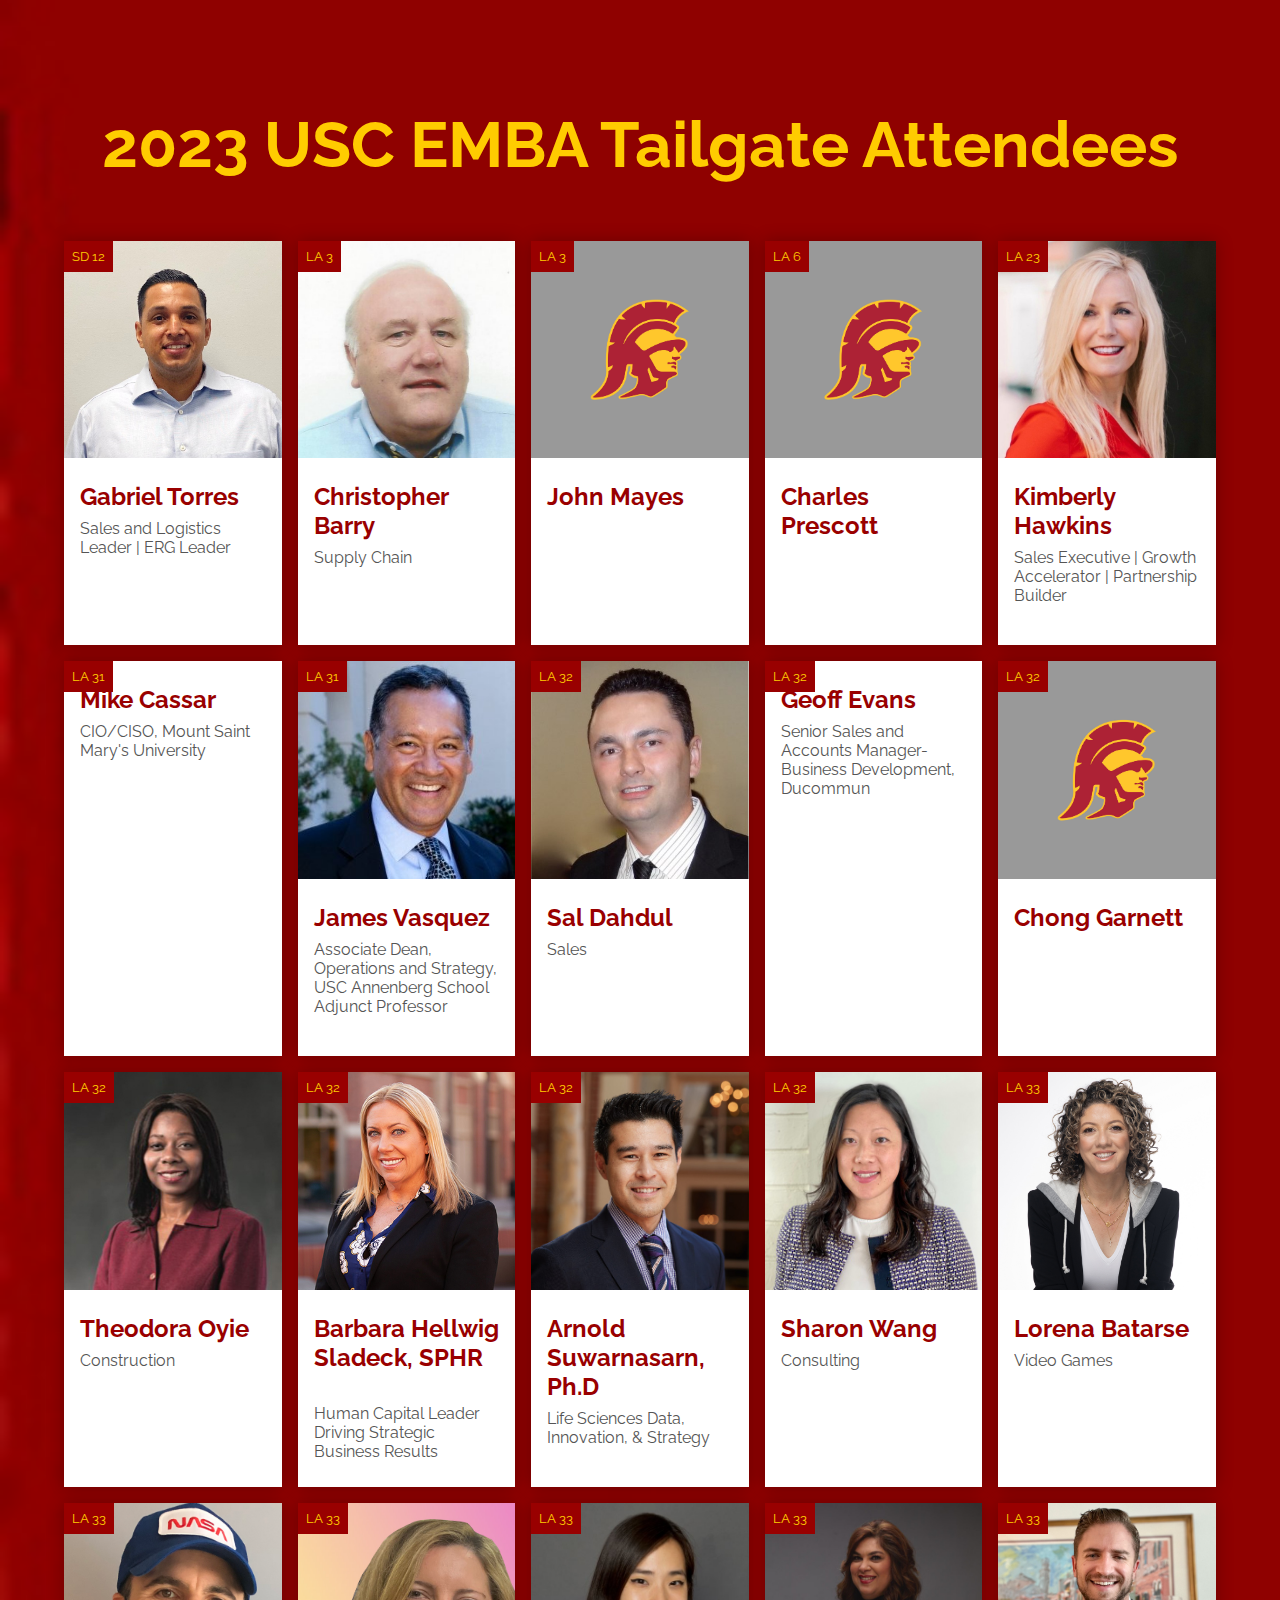
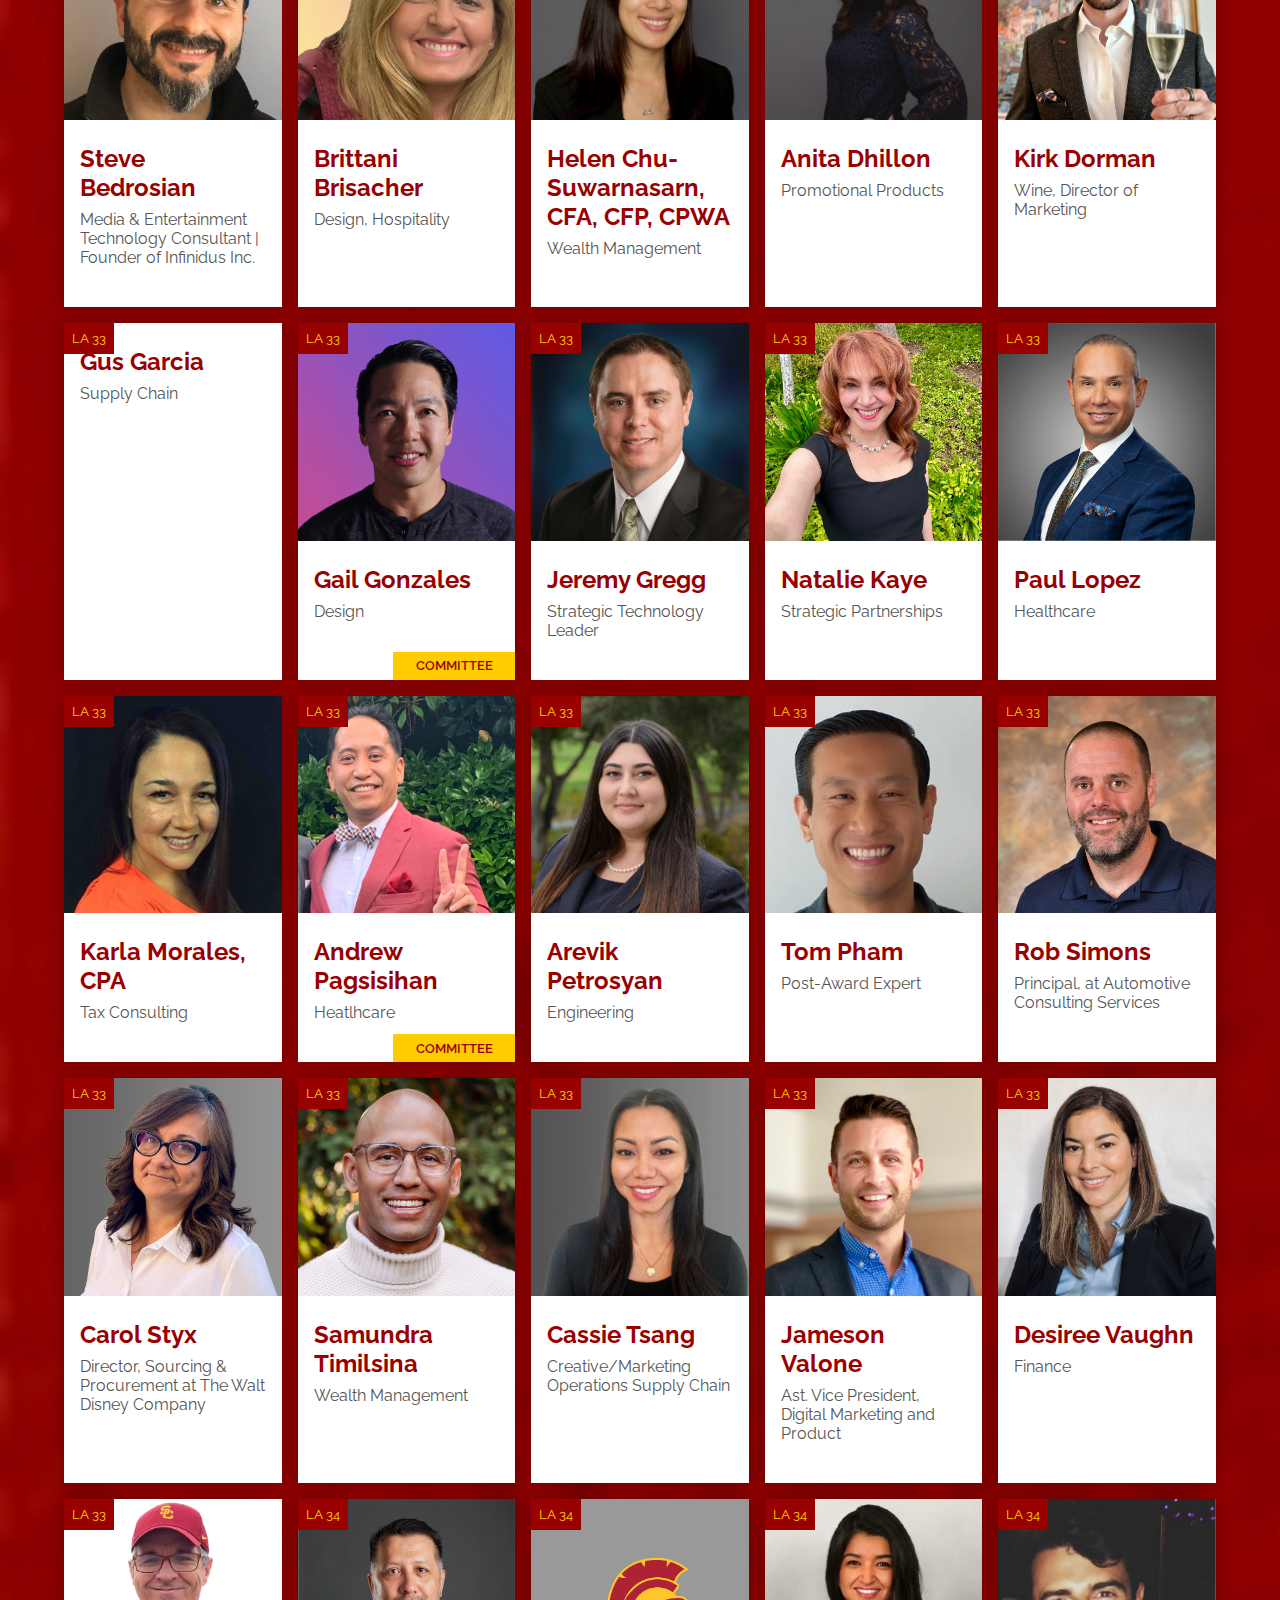
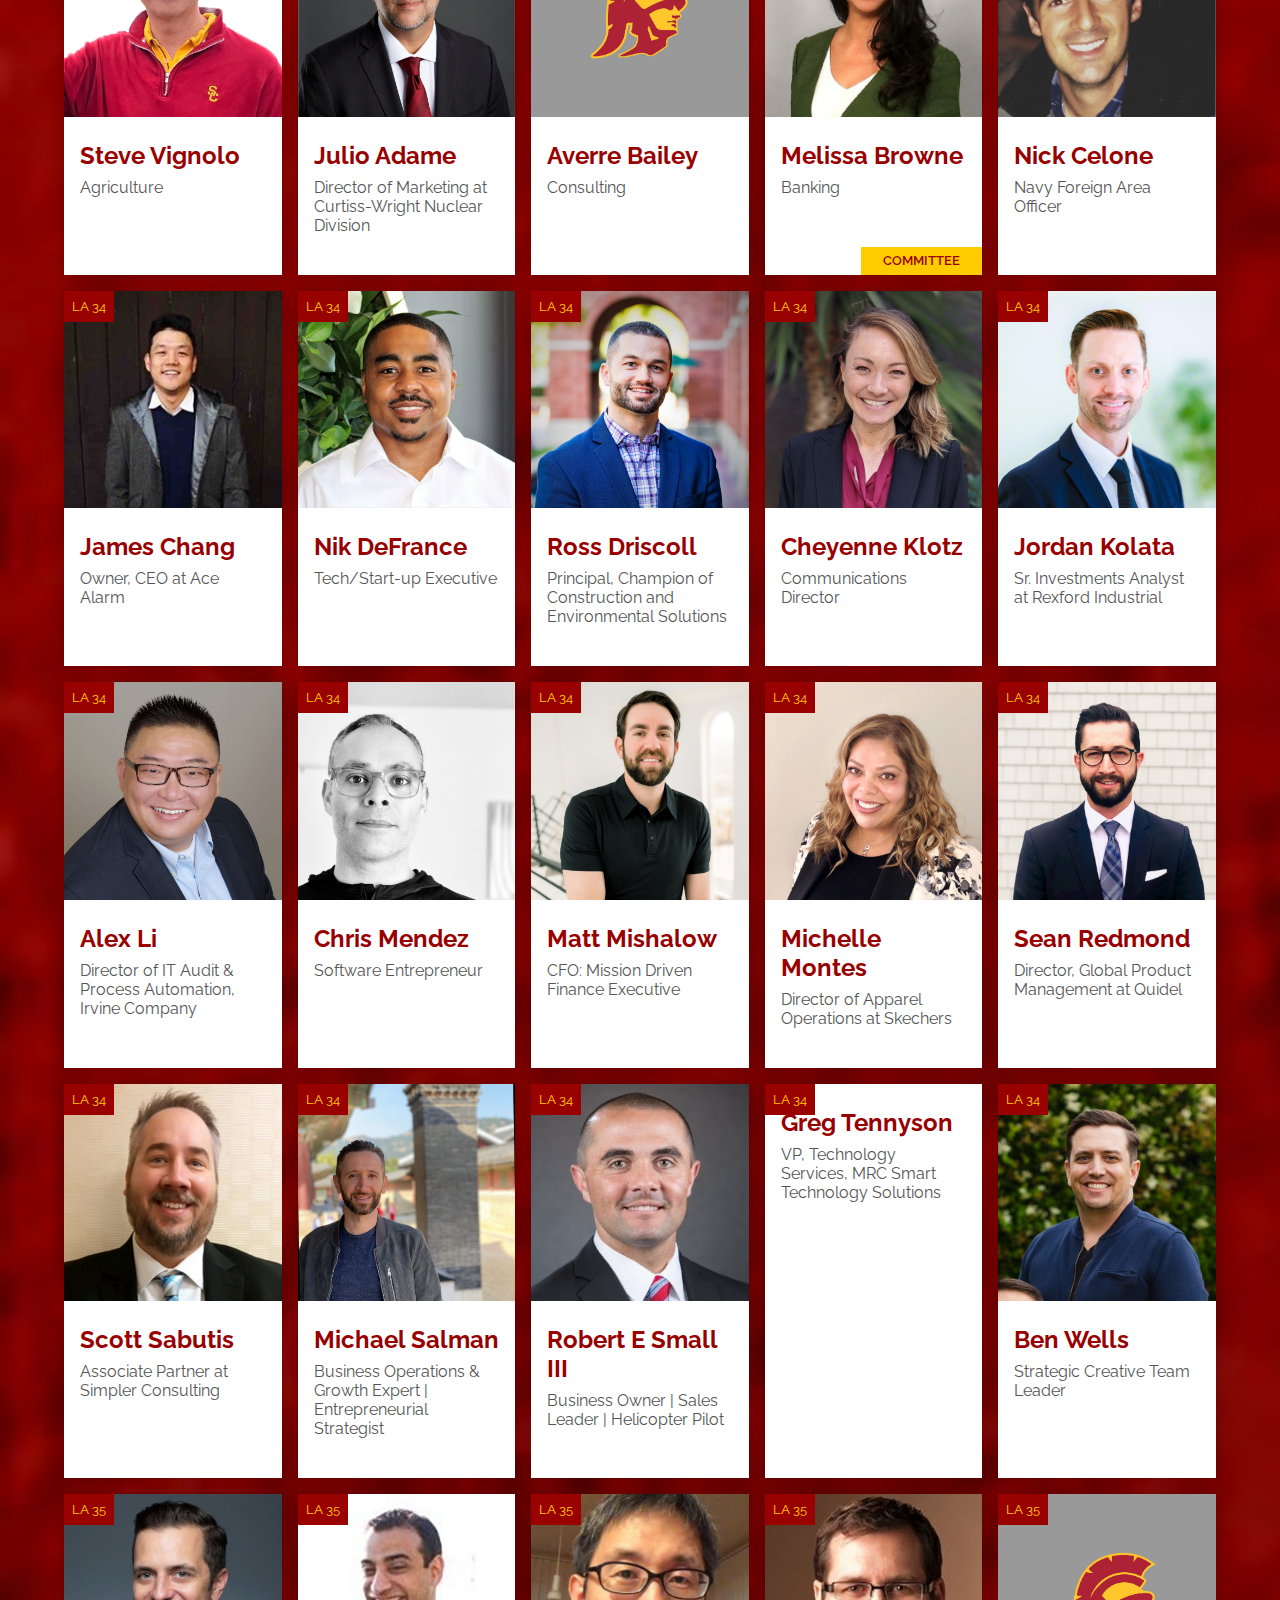
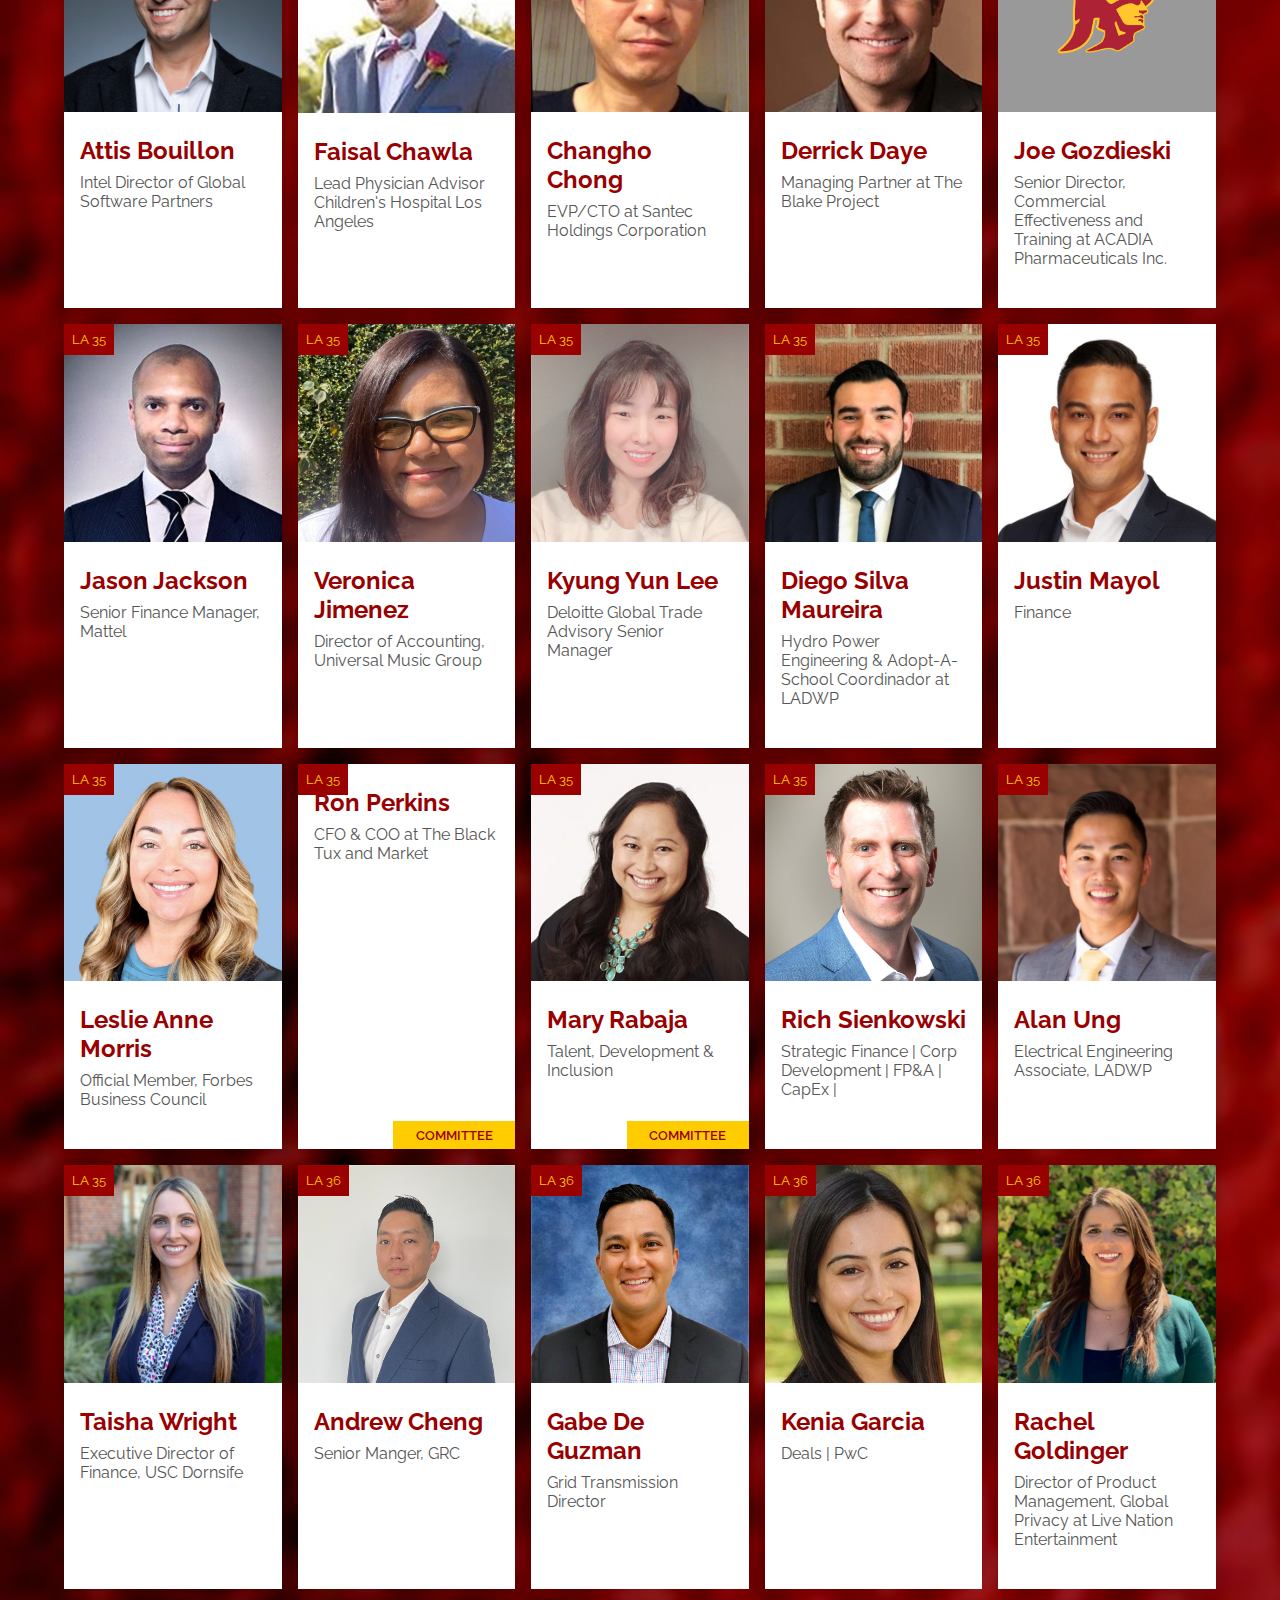
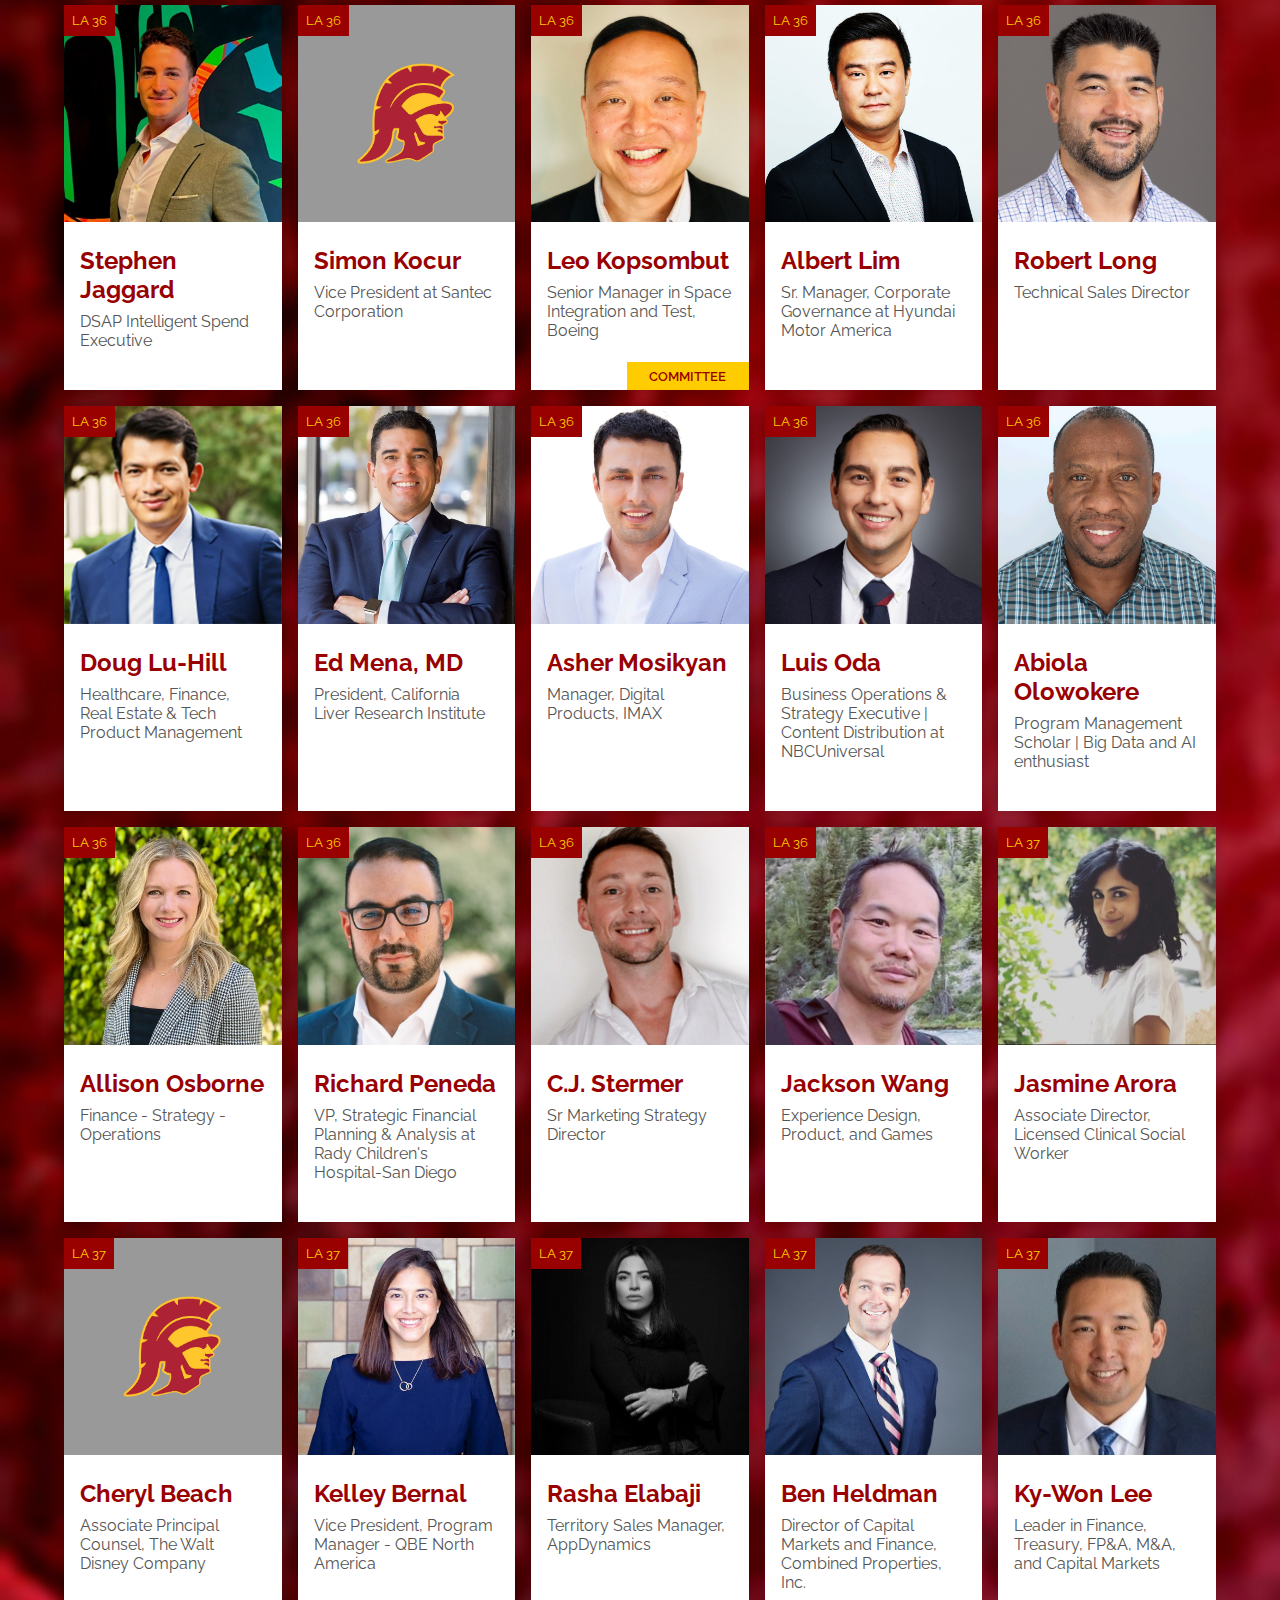
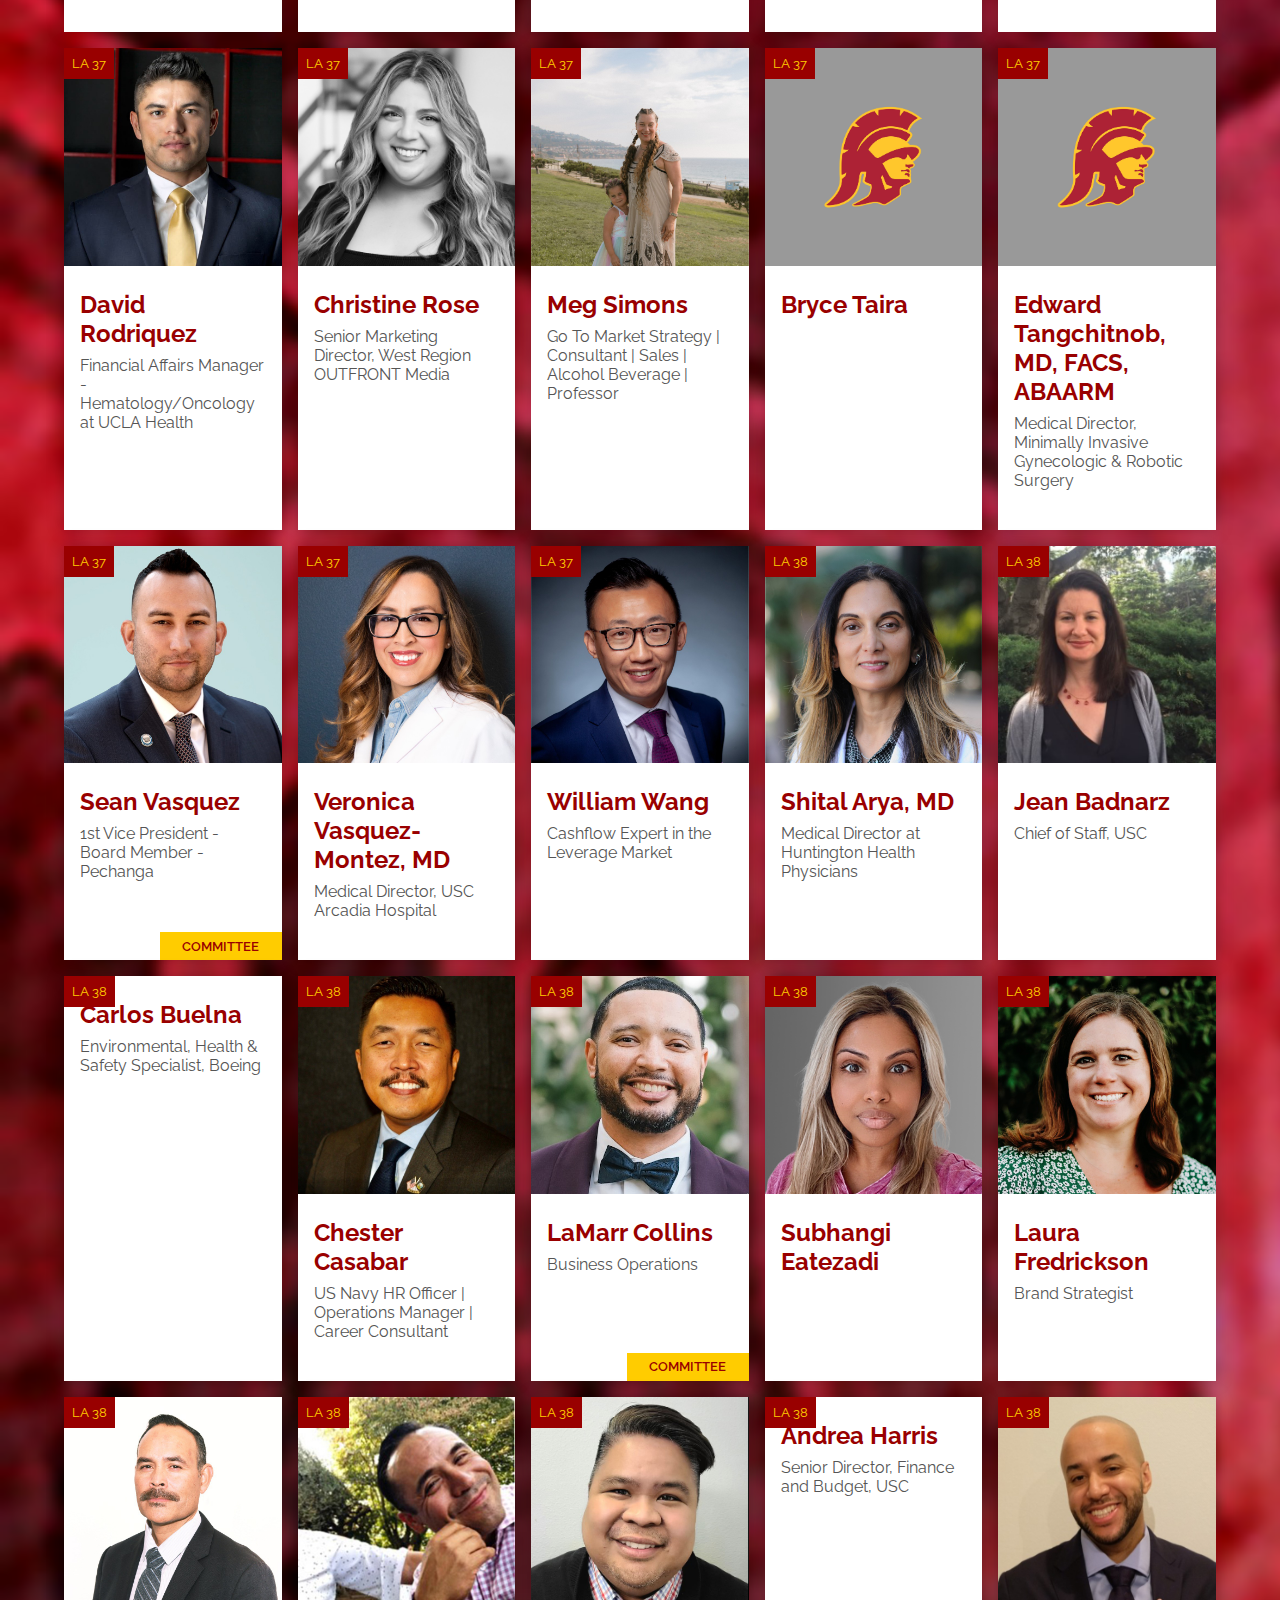
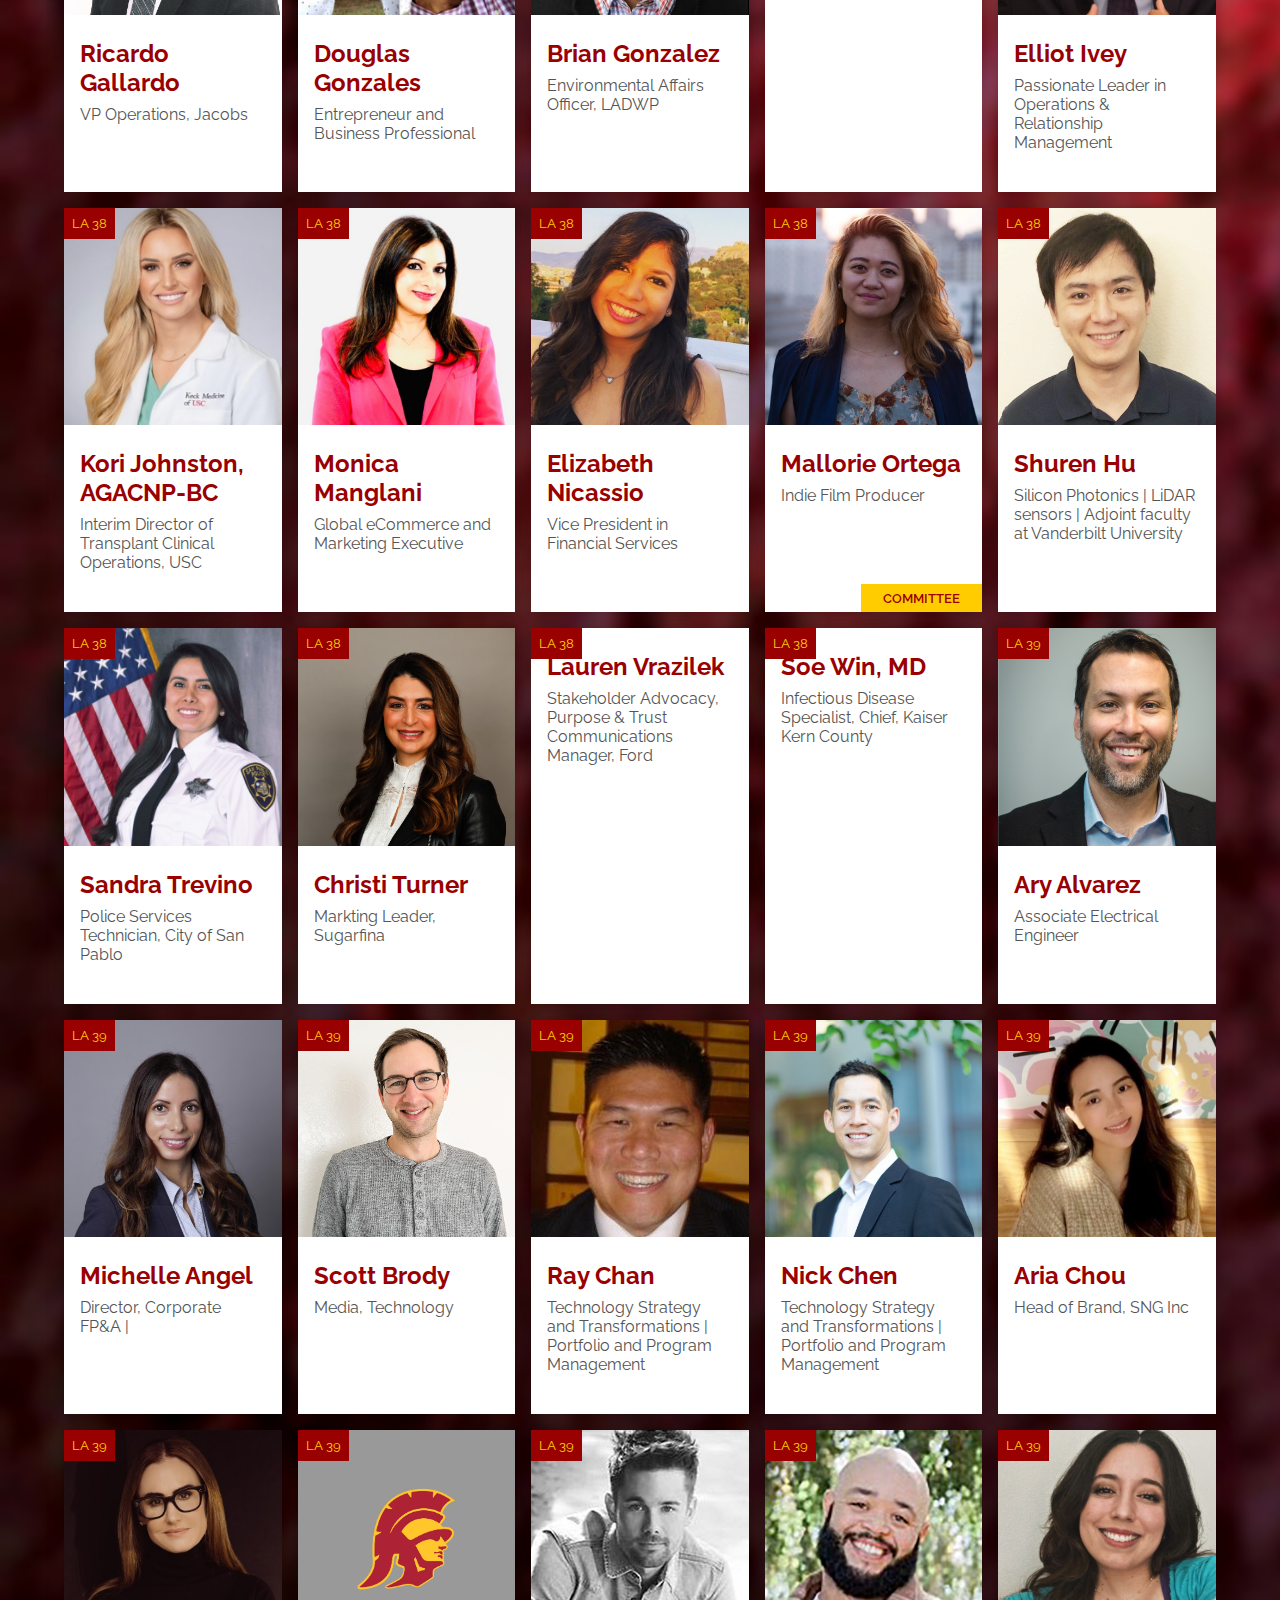
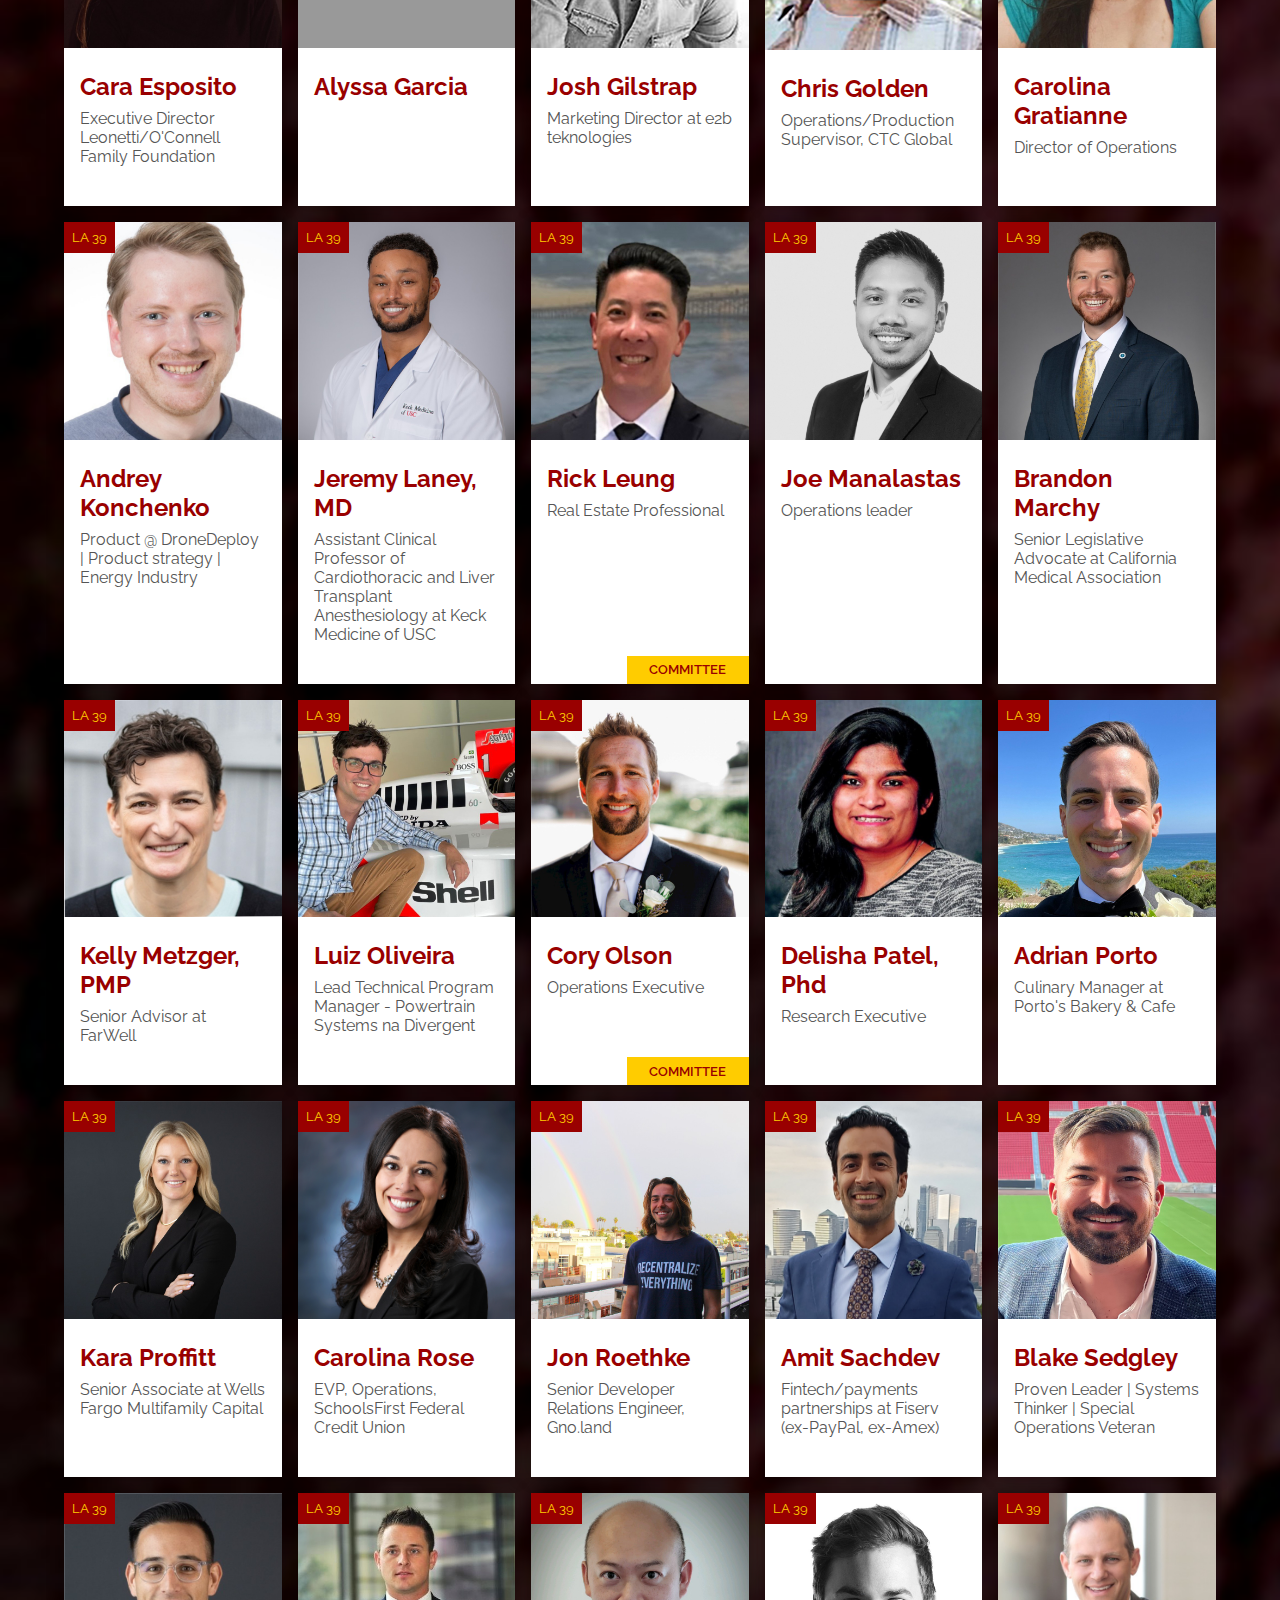
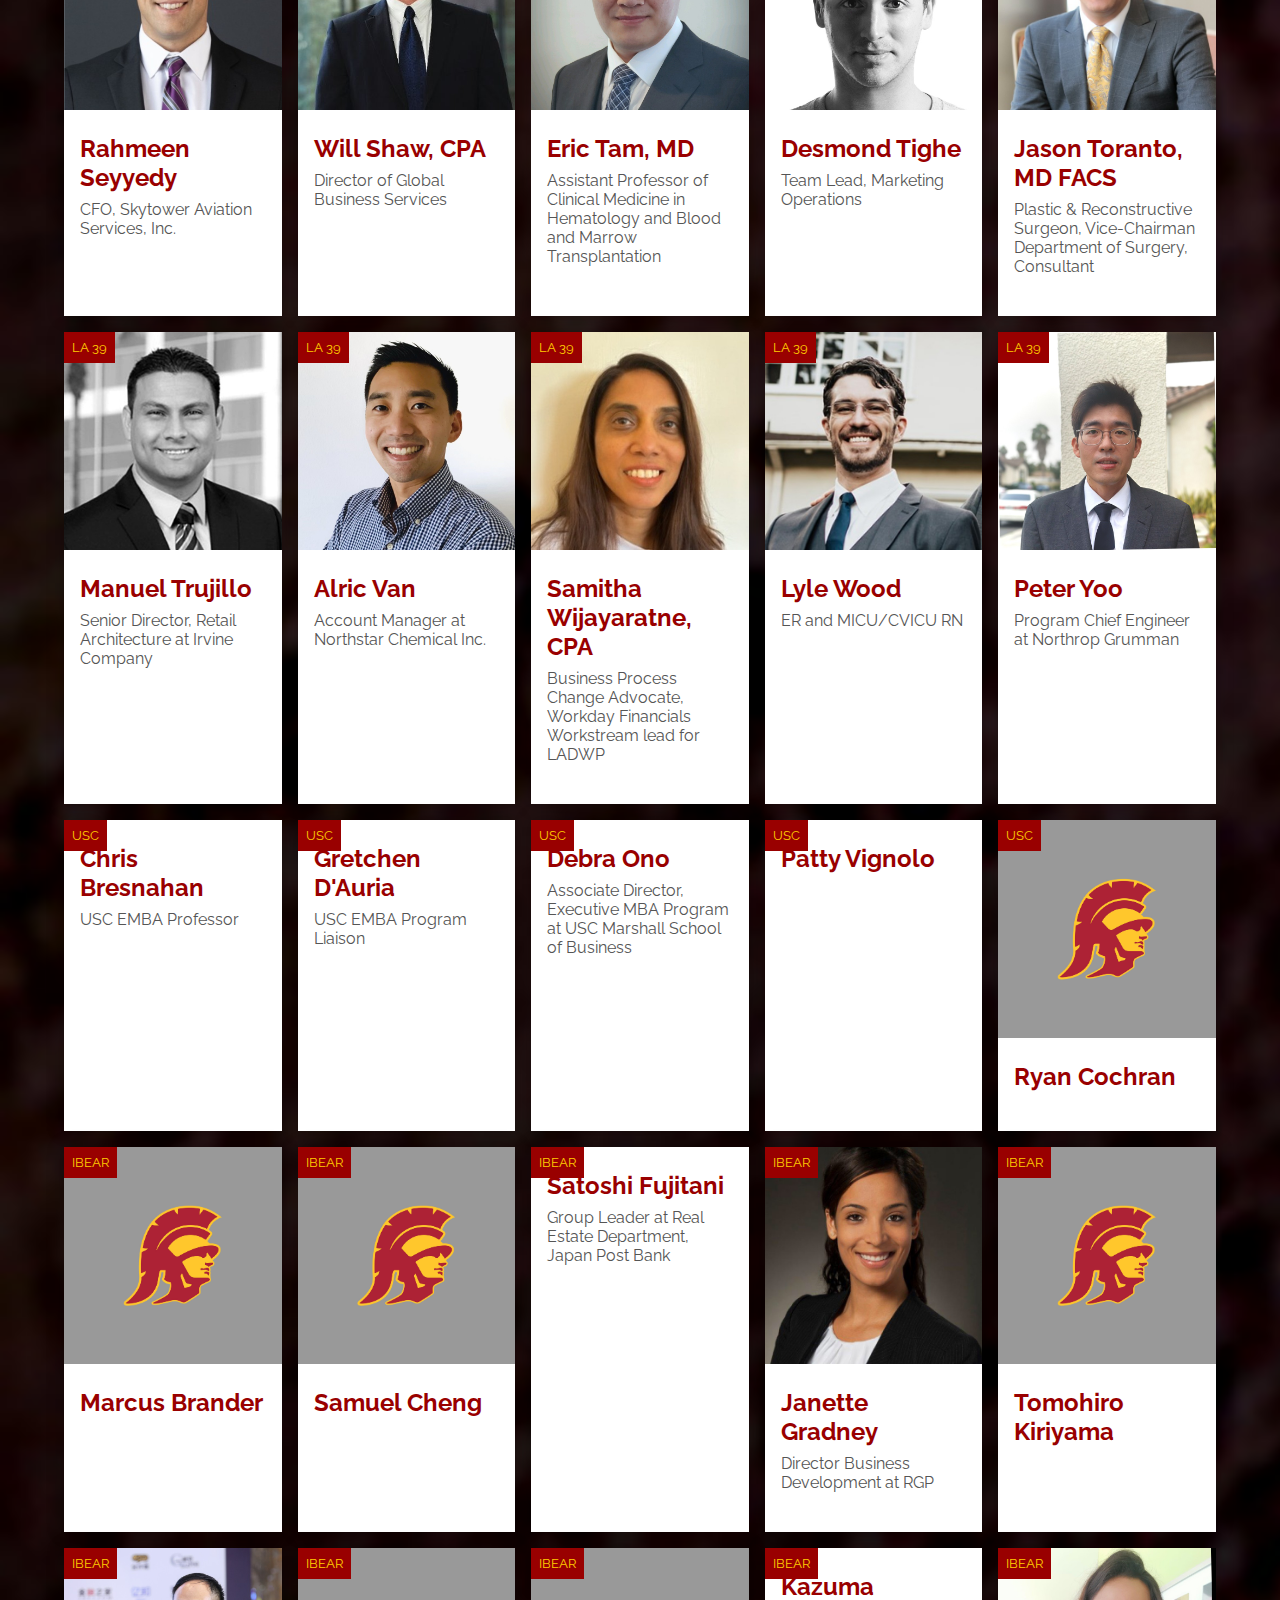
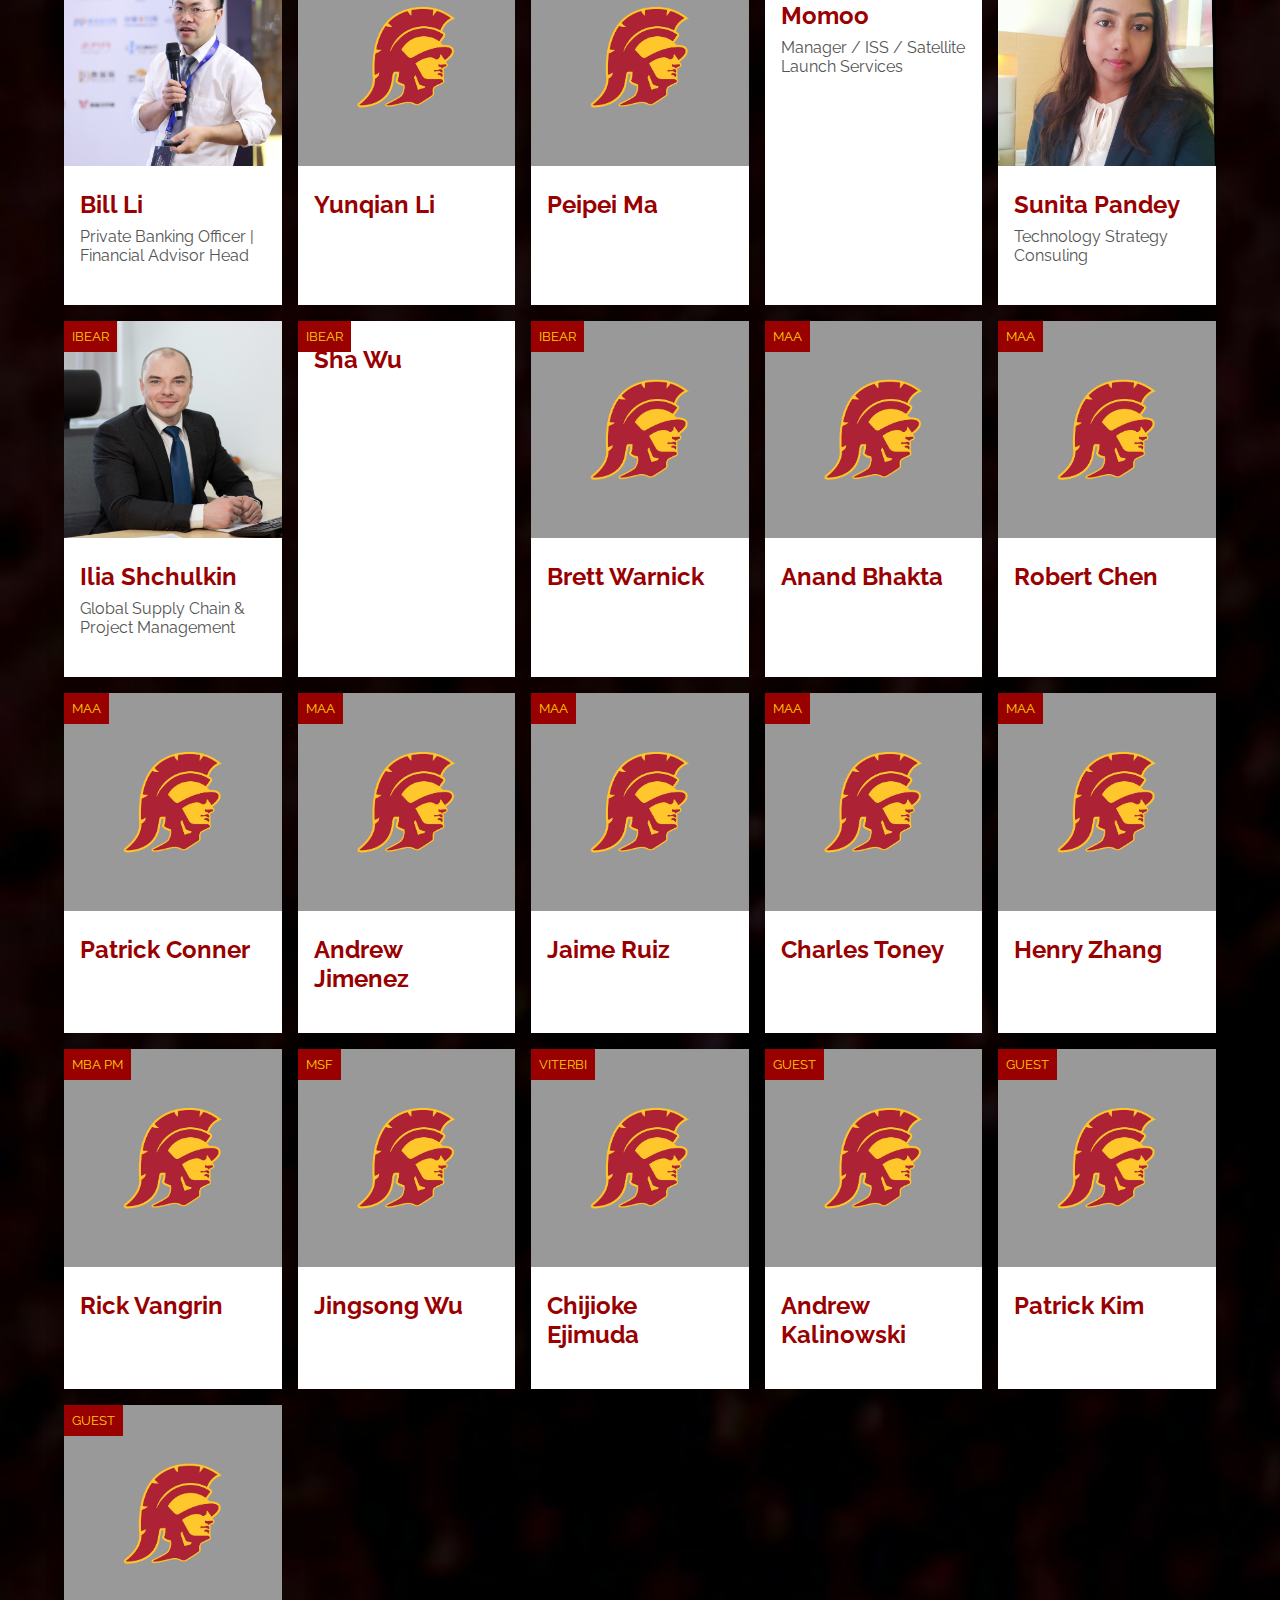
==== index.html @ 90736bfa "Add files via upload" ====
<html>
    <head><link rel="stylesheet" href="https://cdnjs.cloudflare.com/ajax/libs/normalize/8.0.1/normalize.css">
        <link href="https://fonts.googleapis.com/css?family=Raleway:300,700&display=swap" rel="stylesheet">

        <link rel="stylesheet" href="css/style.css">
        <meta name="viewport" content="width=device-width, initial-scale=1.0">
    </head>
    <body>
         
        <div class="portfolio">
                
            <h1 class="portfolio-title">2023 USC EMBA Tailgate Attendees</h1>
            
            <!-- SD -->
            <div class="portfolio-card">
            <img src="images/sd12/sd12_gabriel_torres.jpeg" class="image" alt="">
            <div class="img-banner">
                SD 12
            </div>
            <div class="info">
                <h3 class="portfolio-card-title">Gabriel Torres</h3>
                <p class="portfolio-card-p">Sales and Logistics Leader | ERG Leader</p>
            </div>
        </div>
        <!--LA3 -->
        <div class="portfolio-card">
            <img src="images/3/3_christopher_barry.jpeg" class="image" alt="">
            <div class="img-banner">
                LA 3
            </div>
            <div class="info">
                <h3 class="portfolio-card-title">Christopher Barry</h3>
                <p class="portfolio-card-p">Supply Chain</p>
            </div>
        </div>
        <!--LA3 -->
        <div class="portfolio-card">
            <img src="images/33/profile.jpg" class="image" alt="">
            <div class="img-banner">
                LA 3
            </div>
            <div class="info">
                <h3 class="portfolio-card-title">John Mayes</h3>
                <p class="portfolio-card-p"></p>
            </div>
        </div>
        <!--LA6 -->
        <div class="portfolio-card">
            <img src="images/33/profile.jpg" class="image" alt="">
            <div class="img-banner">
                LA 6
            </div>
            <div class="info">
                <h3 class="portfolio-card-title">Charles Prescott</h3>
                <p class="portfolio-card-p"></p>
            </div>
        </div>

        <!--LA23 -->
        <div class="portfolio-card">
            <img src="images/23/23_kimberly_hawkins.jpeg" class="image" alt="">
            <div class="img-banner">
                LA 23
            </div>
            <div class="info">
                <h3 class="portfolio-card-title">Kimberly Hawkins</h3>
                <p class="portfolio-card-p">Sales Executive | Growth Accelerator | Partnership Builder </p>
            </div>
        </div>

                <!--LA31 -->
                <div class="portfolio-card">
                    <img src="images/31/31_Mike_Cassar.jpeg" class="image" alt="">
                    <div class="img-banner">
                        LA 31
                    </div>
                    <div class="info">
                        <h3 class="portfolio-card-title">Mike Cassar</h3>
                        <p class="portfolio-card-p">CIO/CISO, Mount Saint Mary's University</p>
                    </div>
                </div>
        <!--LA31 -->
        <div class="portfolio-card">
            <img src="images/31/31_James_Vasquez.jpeg" class="image" alt="">
            <div class="img-banner">
                LA 31
            </div>
            <div class="info">
                <h3 class="portfolio-card-title">James Vasquez</h3>
                <p class="portfolio-card-p">Associate Dean, Operations and Strategy, USC Annenberg School Adjunct Professor</p>
            </div>
        </div>
        <!--LA32 -->
        <div class="portfolio-card">
            <img src="images/32/32_sal_dahdul.jpeg" class="image" alt="">
            <div class="img-banner">
                LA 32
            </div>
            <div class="info">
                <h3 class="portfolio-card-title">Sal Dahdul</h3>
                <p class="portfolio-card-p">Sales</p>
            </div>
        </div>

                <!--LA32 -->
                <div class="portfolio-card">
                    <img src="images/32/32_geoff_evans.jpeg" class="image" alt="">
                    <div class="img-banner">
                        LA 32
                    </div>
                    <div class="info">
                        <h3 class="portfolio-card-title">Geoff Evans</h3>
                        <p class="portfolio-card-p">Senior Sales and Accounts Manager- Business Development, Ducommun</p>
                    </div>
                </div>
                <!--LA32 -->
                <div class="portfolio-card">
                    <img src="images/33/profile.jpg" class="image" alt="">
                    <div class="img-banner">
                        LA 32
                    </div>
                    <div class="info">
                        <h3 class="portfolio-card-title">Chong Garnett</h3>
                        <p class="portfolio-card-p"></p>
                    </div>
                </div>
            <!--LA32 -->
        <div class="portfolio-card">
            <img src="images/32/32_Theodora_Oyie.jpeg" class="image" alt="">
            <div class="img-banner">
                LA 32
            </div>
            <div class="info">
                <h3 class="portfolio-card-title">Theodora Oyie</h3>
                <p class="portfolio-card-p">Construction</p>
            </div>
        </div>
            <!--LA32 -->
            <div class="portfolio-card">
            <img src="images/32/32_barbara.jpeg" class="image" alt="">
            <div class="img-banner">
                LA 32
            </div>
            <div class="info">
                <h3 class="portfolio-card-title">Barbara Hellwig Sladeck, SPHR</h3>
                <p class="portfolio-card-p"></p>Human Capital Leader Driving Strategic Business Results</p>
            </div>
        </div>
               <!--LA32 -->
               <div class="portfolio-card">
                <img src="images/32/32_arnold.jpeg" class="image" alt="">
                <div class="img-banner">
                    LA 32
                </div>
                <div class="info">
                    <h3 class="portfolio-card-title">Arnold Suwarnasarn, Ph.D</h3>
                    <p class="portfolio-card-p">Life Sciences Data, Innovation, & Strategy</p>
                </div>
            </div>
         <!--LA32 -->
        <div class="portfolio-card">
            <img src="images/32/32_sharon_wang.jpg" class="image" alt="">
            <div class="img-banner">
                LA 32
            </div>
            <div class="info">
                <h3 class="portfolio-card-title">Sharon Wang</h3>
                <p class="portfolio-card-p">Consulting</p>
            </div>
        </div>
            <!--LA33 -->
        <div class="portfolio-card">
            <img src="images/33/33_lorena.jpg" class="image" alt="">
            <div class="img-banner">
                LA 33
            </div>
            <div class="info">
                <h3 class="portfolio-card-title">Lorena Batarse</h3>
                <p class="portfolio-card-p">Video Games</p>
            </div>
        </div>
         <!--LA33 -->
         <div class="portfolio-card">
            <img src="images/33/33_steve_bredrosian.jpg" class="image" alt="">
            <div class="img-banner">
                LA 33
            </div>
            <div class="info">
                <h3 class="portfolio-card-title">Steve Bedrosian</h3>
                <p class="portfolio-card-p">Media & Entertainment Technology Consultant | Founder of Infinidus Inc.</p>
            </div>
        </div>

        <!--33-->
        <div class="portfolio-card">
            <img src="images/33/33_brittani.jpg" class="image" alt="">
            <div class="img-banner">
                LA 33 </div>
            <div class="info">
                <h3 class="portfolio-card-title">Brittani Brisacher</h3>
                <p class="portfolio-card-p">Design, Hospitality</p>
            </div>
        </div>
            
        <!--33 -->
        <div class="portfolio-card">
            <img src="images/33/33_helenchu.jpg" class="image" alt="">
            <div class="img-banner">
                LA 33 </div>
            <div class="info">
        
        
                <h3 class="portfolio-card-title">Helen Chu-Suwarnasarn, CFA, CFP, CPWA</h3>
                <p class="portfolio-card-p">Wealth Management</p>
            </div>
        </div>
        
        <!--portfolio item 2 -->
        <div class="portfolio-card">
            <img src="images/33/33_anita.jpeg" class="image" alt="">
            <div class="img-banner">
                LA 33 </div>
            <div class="info">
                <h3 class="portfolio-card-title">Anita Dhillon</h3>
                <p class="portfolio-card-p">Promotional Products</p>
            </div>
        </div>
        <!--portfolio item 5 -->
        <div class="portfolio-card">
            <img src="images/33/33_kirk.jpg" class="image" alt="">
            <div class="img-banner">
                LA 33 </div>
            <div class="info">
                <h3 class="portfolio-card-title">Kirk Dorman</h3>
                <p class="portfolio-card-p">Wine, Director of Marketing</p>
            </div>
        </div>
        <!--portfolio item 5 -->
        <div class="portfolio-card">
            <img src="images/33/33_gus_garcia.jpg" class="image" alt="">
            <div class="img-banner">
                LA 33 </div>
            <div class="info">
                <h3 class="portfolio-card-title">Gus Garcia</h3>
                <p class="portfolio-card-p">Supply Chain</p>
            </div>
        </div>
        <!--portfolio item 5 -->
        <div class="portfolio-card">
            <img src="images/33/33_gail_headshot_gradient.jpg" class="image" alt="">
            <div class="img-banner">
                LA 33 </div>
                <div class="img-banner-btm">
                    COMMITTEE
                </div>
            <div class="info">
                <h3 class="portfolio-card-title">Gail Gonzales</h3>
                <p class="portfolio-card-p">Design</p>
            </div>
        </div>
        <!--portfolio item 5 -->
        <div class="portfolio-card">
            <img src="images/33/33_jeremy.jpeg" class="image" alt="">
            <div class="img-banner">
                LA 33 </div>
            <div class="info">
                
                
                <h3 class="portfolio-card-title">Jeremy Gregg</h3>
                <p class="portfolio-card-p">Strategic Technology Leader</p>
            </div>
        </div>
        <!--portfolio item 5 -->
        <div class="portfolio-card">
            <img src="images/33/33_natalie.jpeg" class="image" alt="">
            <div class="img-banner">
                LA 33 </div>
            <div class="info">
                
                
                <h3 class="portfolio-card-title">Natalie Kaye</h3>
                <p class="portfolio-card-p">Strategic Partnerships</p>
            </div>
        </div>

        <!--portfolio item 5 -->
            <div class="portfolio-card">
            <img src="images/33/33_paul.jpeg" class="image" alt="">
            <div class="img-banner">
                LA 33 </div>
            <div class="info">
                                                    
                
                <h3 class="portfolio-card-title">Paul Lopez</h3>
                <p class="portfolio-card-p">Healthcare</p>
            </div>
        </div>

        <!--portfolio item 5 -->
        <div class="portfolio-card">
            <img src="images/33/33_karla.jpeg" class="image" alt="">
            <div class="img-banner">
                LA 33 </div>
            <div class="info">
        
        
                <h3 class="portfolio-card-title">Karla Morales, CPA</h3>
                <p class="portfolio-card-p">Tax Consulting</p>
            </div>
        </div>
        <!--portfolio item 5 -->
        <div class="portfolio-card">
            <img src="images/33/33_andrew.jpg" class="image" alt="">
            <div class="img-banner">
                LA 33 </div>
            <div class="info">
                <div class="img-banner-btm">
                    COMMITTEE
                </div>
                <h3 class="portfolio-card-title">Andrew Pagsisihan</h3>
                <p class="portfolio-card-p">Heatlhcare</p>
            </div>
        </div>
        <!--portfolio item 5 -->
        <div class="portfolio-card">
            <img src="images/33/33_arevik.jpg" class="image" alt="">
            <div class="img-banner">
                LA 33 </div>
            <div class="info">
        
        
                <h3 class="portfolio-card-title">Arevik Petrosyan</h3>
                <p class="portfolio-card-p">Engineering</p>
            </div>
        </div>
        
        <!--portfolio item 5 -->
        <div class="portfolio-card">
            <img src="images/33/33_tom.jpeg" class="image" alt="">
            <div class="img-banner">
                LA 33 </div>
            <div class="info">
        
        
                <h3 class="portfolio-card-title">Tom Pham</h3>
                <p class="portfolio-card-p">Post-Award Expert</p>
            </div>
        </div>
        <!--33-->
        <div class="portfolio-card">
            <img src="images/33/33_rob_simons.jpeg" class="image" alt="">
            <div class="img-banner">
                LA 33 </div>
            <div class="info">
        
        
                <h3 class="portfolio-card-title">Rob Simons</h3>
                <p class="portfolio-card-p">Principal, at Automotive Consulting Services</p>
            </div>
        </div>
        <!--portfolio item 5 -->
        <div class="portfolio-card">
            <img src="images/33/33_carol.jpg" class="image" alt="">
            <div class="img-banner">
                LA 33 </div>
            <div class="info">
        
        
                <h3 class="portfolio-card-title">Carol Styx</h3>
                <p class="portfolio-card-p">Director, Sourcing & Procurement at The Walt Disney Company</p>
            </div>
        </div>
        <!--portfolio item 5 -->
        <div class="portfolio-card">
            <img src="images/33/33_sam.jpeg" class="image" alt="">
            <div class="img-banner">
                LA 33 </div>
            <div class="info">
        
        
                <h3 class="portfolio-card-title">Samundra Timilsina</h3>
                <p class="portfolio-card-p">Wealth Management</p>
            </div>
        </div>
        
        <!--portfolio item 5 -->
        <div class="portfolio-card">
            <img src="images/33/33_cassie.jpg" class="image" alt="">
            <div class="img-banner">
                LA 33 </div>
            <div class="info">
        
        
                <h3 class="portfolio-card-title">Cassie Tsang</h3>
                <p class="portfolio-card-p">Creative/Marketing Operations Supply Chain</p>
            </div>
        </div>
        
        <!--portfolio item 5 -->
        <div class="portfolio-card">
            <img src="images/33/jameson.jpeg" class="image" alt="">
            <div class="img-banner">
                LA 33 </div>
            <div class="info">
        
        
                <h3 class="portfolio-card-title">Jameson Valone</h3>
                <p class="portfolio-card-p">Ast. Vice President, Digital Marketing and Product</p>
            </div>
        </div>
        <!--portfolio item 3 -->
        <div class="portfolio-card">
            <img src="images/33/33_desiree.jpeg" class="image" alt="">
            <div class="img-banner">
                LA 33
            </div>
            <div class="info">
                <h3 class="portfolio-card-title">Desiree Vaughn</h3>
                <p class="portfolio-card-p">Finance</p>
            </div>
        </div>


    <div class="portfolio-card">
        <img src="images/33/33_steve_vignolo.jpg" class="image" alt="">
        <div class="img-banner">
            LA 33
        </div>
        <div class="info">
            <h3 class="portfolio-card-title">Steve Vignolo</h3>
            <p class="portfolio-card-p">Agriculture</p>
        </div>
    </div>
    <!--33 end -->
    <!--34 -->
    <div class="portfolio-card">
        <img src="images/34/34_julio_adame.jpeg" class="image" alt="">
        <div class="img-banner">
            LA 34
        </div>
        <div class="info">
            <h3 class="portfolio-card-title">Julio Adame</h3>
            <p class="portfolio-card-p">Director of Marketing at Curtiss-Wright Nuclear Division</p>
        </div>
    </div>
    <!--34 -->
    <div class="portfolio-card">
        <img src="images/33/profile.jpg" class="image" alt="">
        <div class="img-banner">
            LA 34
        </div>
        <div class="info">
            <h3 class="portfolio-card-title">Averre Bailey</h3>
            <p class="portfolio-card-p">Consulting</p>
        </div>
    </div>
    <!--34 -->
    <div class="portfolio-card">
        <img src="images/34/34_melissa_browne.jpg" class="image" alt="">
        <div class="img-banner">
            LA 34
        </div>
        <div class="img-banner-btm">
            COMMITTEE
        </div>
        <div class="info">
            <h3 class="portfolio-card-title">Melissa Browne</h3>
            <p class="portfolio-card-p">Banking</p>
        </div>
    </div>
    <!--34 -->
    <div class="portfolio-card">
        <img src="images/34/34_nick_celone.jpeg" class="image" alt="">
        <div class="img-banner">
            LA 34
        </div>
        <div class="info">
            <h3 class="portfolio-card-title">Nick Celone</h3>
            <p class="portfolio-card-p">Navy Foreign Area Officer</p>
        </div>
    </div>
    <!--34 -->
    <div class="portfolio-card">
        <img src="images/34/34_james_chang.jpeg" class="image" alt="">
        <div class="img-banner">
            LA 34
        </div>
        <div class="info">
            <h3 class="portfolio-card-title">James Chang</h3>
            <p class="portfolio-card-p">Owner, CEO at Ace Alarm</p>
        </div>
    </div>
        <!--34 -->
        <div class="portfolio-card">
            <img src="images/34/34_nik_defrance.jpg" class="image" alt="">
            <div class="img-banner">
                LA 34
            </div>
            <div class="info">
                <h3 class="portfolio-card-title">Nik DeFrance</h3>
                <p class="portfolio-card-p">Tech/Start-up Executive</p>
            </div>
        </div>
    <!--34 -->
    <div class="portfolio-card">
        <img src="images/34/34_ross_driscoll.jpeg" class="image" alt="">
        <div class="img-banner">
            LA 34
        </div>
        <div class="info">
            <h3 class="portfolio-card-title">Ross Driscoll</h3>
            <p class="portfolio-card-p">Principal, Champion of Construction and Environmental Solutions</p>
        </div>
    </div>
    <!--34 -->
    <div class="portfolio-card">
        <img src="images/34/34_cheyenne_2.jpg" class="image" alt="">
        <div class="img-banner">
            LA 34
        </div>
        <div class="info">
            <h3 class="portfolio-card-title">Cheyenne Klotz</h3>
            <p class="portfolio-card-p">Communications Director</p>
        </div>
    </div>
    <!--34 -->
    <div class="portfolio-card">
        <img src="images/34/34_jordan_kolata.jpeg" class="image" alt="">
        <div class="img-banner">
            LA 34
        </div>
        <div class="info">
            <h3 class="portfolio-card-title">Jordan Kolata</h3>
            <p class="portfolio-card-p">Sr. Investments Analyst at Rexford Industrial</p>
        </div>
    </div>
        <!--34 -->
        <div class="portfolio-card">
            <img src="images/34/34_alex_li.jpeg" class="image" alt="">
            <div class="img-banner">
                LA 34
            </div>
            <div class="info">
                <h3 class="portfolio-card-title">Alex Li</h3>
                <p class="portfolio-card-p">Director of IT Audit & Process Automation, Irvine Company</p>
            </div>
        </div>
    <!--34 -->
    <div class="portfolio-card">
        <img src="images/34/34_chris_mendez.jpg" class="image" alt="">
        <div class="img-banner">
            LA 34
        </div>
        <div class="info">
            <h3 class="portfolio-card-title">Chris Mendez</h3>
            <p class="portfolio-card-p">Software Entrepreneur</p>
        </div>
    </div>
    <!--34 -->
    <div class="portfolio-card">
        <img src="images/34/34_Matt_Mishalow.jpeg" class="image" alt="">
        <div class="img-banner">
            LA 34
        </div>
        <div class="info">
            <h3 class="portfolio-card-title">Matt Mishalow</h3>
            <p class="portfolio-card-p">CFO: Mission Driven Finance Executive</p>
        </div>
    </div>
    <!--34 -->
    <div class="portfolio-card">
        <img src="images/34/34_michelle_montes.jpeg" class="image" alt="">
        <div class="img-banner">
            LA 34
        </div>
        <div class="info">
            <h3 class="portfolio-card-title">Michelle Montes</h3>
            <p class="portfolio-card-p">Director of Apparel Operations at Skechers</p>
        </div>
    </div>

    <!--34 -->
    <div class="portfolio-card">
        <img src="images/34/34_sean_redmond.jpeg" class="image" alt="">
        <div class="img-banner">
            LA 34
        </div>
        <div class="info">
            <h3 class="portfolio-card-title">Sean Redmond</h3>
            <p class="portfolio-card-p">Director, Global Product Management at Quidel</p>
        </div>
    </div>

    <!--34 -->
    <div class="portfolio-card">
        <img src="images/34/34_Scott_Sabutis.jpeg" class="image" alt="">
        <div class="img-banner">
            LA 34
        </div>
        <div class="info">
            <h3 class="portfolio-card-title">Scott Sabutis</h3>
            <p class="portfolio-card-p">Associate Partner at Simpler Consulting</p>
        </div>
    </div>

    <!--34 -->
    <div class="portfolio-card">
        <img src="images/34/34_michael_salman.jpeg" class="image" alt="">
        <div class="img-banner">
            LA 34
        </div>
        <div class="info">
            <h3 class="portfolio-card-title">Michael Salman</h3>
            <p class="portfolio-card-p">Business Operations & Growth Expert | Entrepreneurial Strategist</p>
        </div>
    </div>

    <!--34 -->
    <div class="portfolio-card">
        <img src="images/34/34_robert_small.jpeg" class="image" alt="">
        <div class="img-banner">
            LA 34
        </div>
        <div class="info">
            <h3 class="portfolio-card-title">Robert E Small III</h3>
            <p class="portfolio-card-p">Business Owner | Sales Leader | Helicopter Pilot</p>
        </div>
    </div>
        <!--34 -->
        <div class="portfolio-card">
            <img src="images/34/34_Greg_Tennyson.jpeg" class="image" alt="">
            <div class="img-banner">
                LA 34
            </div>
            <div class="info">
                <h3 class="portfolio-card-title">Greg Tennyson</h3>
                <p class="portfolio-card-p">VP, Technology Services, MRC Smart Technology Solutions</p>
            </div>
        </div>

    <!--End 34 -->
    <div class="portfolio-card">
        <img src="images/34/34_Ben_Wells.jpeg" class="image" alt="">
        <div class="img-banner">
            LA 34
        </div>
        <div class="info">
            <h3 class="portfolio-card-title">Ben Wells</h3>
            <p class="portfolio-card-p">Strategic Creative Team Leader</p>
        </div>
    </div>

    <!--Start 35 -->
    <div class="portfolio-card">
        <img src="images/35/35_Attis_Bouillon.jpeg" class="image" alt="">
        <div class="img-banner">
            LA 35
        </div>
        <div class="info">
            <h3 class="portfolio-card-title">Attis Bouillon</h3>
            <p class="portfolio-card-p"> Intel Director of Global Software Partners</p>
        </div>
    </div>
    <!--35 -->
    <div class="portfolio-card">
        <img src="images/35/35_Faisal_Chawla.jpeg" class="image" alt="">
        <div class="img-banner">
            LA 35
        </div>
        <div class="info">
            <h3 class="portfolio-card-title">Faisal Chawla</h3>
            <p class="portfolio-card-p"> Lead Physician Advisor Children's Hospital Los Angeles</p>
        </div>
    </div>
    <!--35 -->
    <div class="portfolio-card">
        <img src="images/35/35_changho_chong.jpeg" class="image" alt="">
        <div class="img-banner">
            LA 35
        </div>
        <div class="info">
            <h3 class="portfolio-card-title">Changho Chong</h3>
            <p class="portfolio-card-p">EVP/CTO at Santec Holdings Corporation</p>
        </div>
    </div>

        <!--35 -->
        <div class="portfolio-card">
            <img src="images/35/35_Derrick Daye.jpeg" class="image" alt="">
            <div class="img-banner">
                LA 35
            </div>
            <div class="info">
                <h3 class="portfolio-card-title">Derrick Daye</h3>
                <p class="portfolio-card-p">Managing Partner at The Blake Project</p>
            </div>
        </div>
        <!--35 -->
    <div class="portfolio-card">
        <img src="images/33/profile.jpg" class="image" alt="">
        <div class="img-banner">
            LA 35
        </div>
        <div class="info">
            <h3 class="portfolio-card-title">Joe Gozdieski</h3>
            <p class="portfolio-card-p">Senior Director, Commercial Effectiveness and Training at ACADIA Pharmaceuticals Inc.</p>
        </div>
    </div>
        <!--35 -->
    <div class="portfolio-card">
        <img src="images/35/35_jason_jackson.jpeg" class="image" alt="">
        <div class="img-banner">
            LA 35
        </div>
        <div class="info">
            <h3 class="portfolio-card-title">Jason Jackson</h3>
            <p class="portfolio-card-p">Senior Finance Manager, Mattel</p>
        </div>
    </div>
    <!--35 -->
    <div class="portfolio-card">
        <img src="images/35/35_veronica_jimenez.jpeg" class="image" alt="">
        <div class="img-banner">
            LA 35
        </div>
        <div class="info">
            <h3 class="portfolio-card-title">Veronica Jimenez</h3>
            <p class="portfolio-card-p">Director of Accounting, Universal Music Group</p>
        </div>
    </div>
        <!--35 -->
    <div class="portfolio-card">
        <img src="images/35/35_Kyung_Lee.jpeg" class="image" alt="">
        <div class="img-banner">
            LA 35
        </div>
        <div class="info">
            <h3 class="portfolio-card-title">Kyung Yun Lee</h3>
            <p class="portfolio-card-p">Deloitte Global Trade Advisory Senior Manager </p>
        </div>
    </div>

    <!-- end 35 -->
    <div class="portfolio-card">
        <img src="images/35/35_diego_silva_maureira.jpeg" class="image" alt="">
        <div class="img-banner">
            LA 35
        </div>
        <div class="info">
            <h3 class="portfolio-card-title">Diego Silva Maureira</h3>
            <p class="portfolio-card-p">Hydro Power Engineering & Adopt-A-School Coordinador at LADWP</p>
        </div>
    </div>
    <!--35 -->
    <div class="portfolio-card">
        <img src="images/35/35_Justin_Mayol.jpeg" class="image" alt="">
        <div class="img-banner">
            LA 35
        </div>
        <div class="info">
            <h3 class="portfolio-card-title">Justin Mayol</h3>
            <p class="portfolio-card-p">Finance</p>
        </div>
    </div>
        <!-- 35 -->
        <div class="portfolio-card">
            <img src="images/35/35_leslie_anne_morris.jpeg" class="image" alt="">
            <div class="img-banner">
                LA 35
            </div>
            <div class="info">
                <h3 class="portfolio-card-title">Leslie Anne Morris</h3>
                <p class="portfolio-card-p">Official Member, Forbes Business Council</p>
            </div>
        </div>
            <!--35 -->
    <div class="portfolio-card">
        <img src="images/35/35_ron_perkins.jpeg" class="image" alt="">
        <div class="img-banner">
            LA 35
        </div>
        <div class="img-banner-btm">
            COMMITTEE
        </div>
        <div class="info">
            <h3 class="portfolio-card-title">Ron Perkins</h3>
            <p class="portfolio-card-p">CFO & COO at The Black Tux and Market</p>
        </div>
    </div>
    <!--35 -->
    <div class="portfolio-card">
        <img src="images/35/35_mary_rabaja.jpeg" class="image" alt="">
        <div class="img-banner">
            LA 35
        </div>
        <div class="img-banner-btm">
            COMMITTEE
        </div>
        <div class="info">
            <h3 class="portfolio-card-title">Mary Rabaja</h3>
            <p class="portfolio-card-p">Talent, Development & Inclusion</p>
        </div>
    </div>
        <!--35 -->
    <div class="portfolio-card">
        <img src="images/35/35_Rich_Sienkowski.jpeg" class="image" alt="">
        <div class="img-banner">
            LA 35
        </div>
        <div class="info">
            <h3 class="portfolio-card-title">Rich Sienkowski</h3>
            <p class="portfolio-card-p">Strategic Finance | Corp Development | FP&A | CapEx |</p>
        </div>
    </div>
            <!--35 -->
            <div class="portfolio-card">
                <img src="images/35/35_alan_ung.jpeg" class="image" alt="">
                <div class="img-banner">
                    LA 35
                </div>
                <div class="info">
                    <h3 class="portfolio-card-title">Alan Ung</h3>
                    <p class="portfolio-card-p">Electrical Engineering Associate, LADWP</p>
                </div>
            </div>

    

        <!-- end 35 -->
        <div class="portfolio-card">
            <img src="images/35/35_taisha_wright.jpeg" class="image" alt="">
            <div class="img-banner">
                LA 35
            </div>
            <div class="info">
                <h3 class="portfolio-card-title">Taisha Wright</h3>
                <p class="portfolio-card-p">Executive Director of Finance, USC Dornsife</p>
            </div>
        </div>

    <!-- start 36 -->
    <div class="portfolio-card">
        <img src="images/36/36_Andrew_Cheng.jpeg" class="image" alt="">
        <div class="img-banner">
            LA 36
        </div>
        <div class="info">
            <h3 class="portfolio-card-title">Andrew Cheng</h3>
            <p class="portfolio-card-p">Senior Manger, GRC</p>
        </div>
    </div>
    <!-- 36 -->
    <div class="portfolio-card">
        <img src="images/36/36_Gabe_Deguzman.jpeg" class="image" alt="">
        <div class="img-banner">
            LA 36
        </div>
        <div class="info">
            <h3 class="portfolio-card-title">Gabe De Guzman</h3>
            <p class="portfolio-card-p">Grid Transmission Director</p>
        </div>
    </div>
    <!-- 36 -->
    <div class="portfolio-card">
        <img src="images/36/36_Kenia_Garcia.jpeg" class="image" alt="">
        <div class="img-banner">
            LA 36
        </div>
        <div class="info">
            <h3 class="portfolio-card-title">Kenia Garcia</h3>
            <p class="portfolio-card-p">Deals | PwC</p>
        </div>
    </div>
    <!-- 36 -->
    <div class="portfolio-card">
        <img src="images/36/36_Rachel_Goldinger.jpeg" class="image" alt="">
        <div class="img-banner">
            LA 36
        </div>
        <div class="info">
            <h3 class="portfolio-card-title">Rachel Goldinger</h3>
            <p class="portfolio-card-p">Director of Product Management, Global Privacy at Live Nation Entertainment</p>
        </div>
    </div>
    <!-- 36 -->
    <div class="portfolio-card">
        <img src="images/36/36_Stephen_Jaggard.jpeg" class="image" alt="">
        <div class="img-banner">
            LA 36
        </div>
        <div class="info">
            <h3 class="portfolio-card-title">Stephen Jaggard</h3>
            <p class="portfolio-card-p">DSAP Intelligent Spend Executive </p>
        </div>
    </div>
    <!-- 36 -->
    <div class="portfolio-card">
        <img src="images/33/profile.jpg" class="image" alt="">
        <div class="img-banner">
            LA 36
        </div>
        <div class="info">
            <h3 class="portfolio-card-title">Simon Kocur</h3>
            <p class="portfolio-card-p">Vice President at Santec Corporation </p>
        </div>
    </div>
        <!-- 36 -->
        <div class="portfolio-card">
            <img src="images/36/36_leo.jpg" class="image" alt="">
            <div class="img-banner">
                LA 36
            </div>
            <div class="img-banner-btm">
                COMMITTEE
            </div>
            <div class="info">
                <h3 class="portfolio-card-title">Leo Kopsombut</h3>
                <p class="portfolio-card-p">Senior Manager in Space Integration and Test, Boeing</p>
            </div>
        </div>
    <!-- 36 -->
    <div class="portfolio-card">
        <img src="images/36/36_Albert_Lim.jpeg" class="image" alt="">
        <div class="img-banner">
            LA 36
        </div>
        <div class="info">
            <h3 class="portfolio-card-title">Albert Lim</h3>
            <p class="portfolio-card-p">Sr. Manager, Corporate Governance at Hyundai Motor America</p>
        </div>
    </div>
    <!-- 36 -->
    <div class="portfolio-card">
        <img src="images/36/36_Robert_Long.jpeg" class="image" alt="">
        <div class="img-banner">
            LA 36
        </div>
        <div class="info">
            <h3 class="portfolio-card-title">Robert Long</h3>
            <p class="portfolio-card-p">Technical Sales Director</p>
        </div>
    </div>
    <!-- 36 -->
    <div class="portfolio-card">
        <img src="images/36/36_Doug_Hill.png" class="image" alt="">
        <div class="img-banner">
            LA 36
        </div>
        <div class="info">
            <h3 class="portfolio-card-title">Doug Lu-Hill</h3>
            <p class="portfolio-card-p">Healthcare, Finance, Real Estate & Tech Product Management</p>
        </div>
    </div>
        <!-- 36 -->
        <div class="portfolio-card">
            <img src="images/36/36_ed_mena.jpeg" class="image" alt="">
            <div class="img-banner">
                LA 36
            </div>
            <div class="info">
                <h3 class="portfolio-card-title">Ed Mena, MD</h3>
                <p class="portfolio-card-p">President, California Liver Research Institute</p>
            </div>
        </div>

    <!-- 36 -->
    <div class="portfolio-card">
        <img src="images/36/36_Asher_mosikyan.jpeg" class="image" alt="">
        <div class="img-banner">
            LA 36
        </div>
        <div class="info">
            <h3 class="portfolio-card-title">Asher Mosikyan</h3>
            <p class="portfolio-card-p">Manager, Digital Products, IMAX</p>
        </div>
    </div>
    <!-- 36 -->
    <div class="portfolio-card">
        <img src="images/36/36_Luis_Oda.jpeg" class="image" alt="">
        <div class="img-banner">
            LA 36
        </div>
        <div class="info">
            <h3 class="portfolio-card-title">Luis Oda</h3>
            <p class="portfolio-card-p">Business Operations & Strategy Executive | Content Distribution at NBCUniversal</p>
        </div>
    </div>
    <!-- 36 -->
    <div class="portfolio-card">
        <img src="images/36/36_abiola_olowokere.jpeg" class="image" alt="">
        <div class="img-banner">
            LA 36
        </div>
        <div class="info">
            <h3 class="portfolio-card-title">Abiola Olowokere</h3>
            <p class="portfolio-card-p">Program Management Scholar | Big Data and AI enthusiast</p>
        </div>
    </div>
    <!-- 36 -->
    <div class="portfolio-card">
        <img src="images/36/36_Allison_Osborne.jpeg" class="image" alt="">
        <div class="img-banner">
            LA 36
        </div>
        <div class="info">
            <h3 class="portfolio-card-title">Allison Osborne</h3>
            <p class="portfolio-card-p">Finance - Strategy - Operations </p>
        </div>
    </div>
    <!-- 36 -->
    <div class="portfolio-card">
        <img src="images/36/36_richard_pineda.jpeg" class="image" alt="">
        <div class="img-banner">
            LA 36
        </div>
        <div class="info">
            <h3 class="portfolio-card-title">Richard Peneda</h3>
            <p class="portfolio-card-p">VP, Strategic Financial Planning & Analysis at Rady Children's Hospital-San Diego </p>
        </div>
    </div>
    <!-- 36 -->
    <div class="portfolio-card">
        <img src="images/36/36_cj_stermer.jpeg" class="image" alt="">
        <div class="img-banner">
            LA 36
        </div>
        <div class="info">
            <h3 class="portfolio-card-title">C.J. Stermer</h3>
            <p class="portfolio-card-p">Sr Marketing Strategy Director</p>
        </div>
    </div>
    <!-- end 36 -->
    <div class="portfolio-card">
        <img src="images/36/36_jackson_wang.jpeg" class="image" alt="">
        <div class="img-banner">
            LA 36
        </div>
        <div class="info">
            <h3 class="portfolio-card-title">Jackson Wang</h3>
            <p class="portfolio-card-p">Experience Design, Product, and Games</p>
        </div>
    </div>
    <!-- start 37 -->
    <div class="portfolio-card">
        <img src="images/37/37_Jasmine_Aurora.jpeg" class="image" alt="">
        <div class="img-banner">
            LA 37
        </div>
        <div class="info">
            <h3 class="portfolio-card-title">Jasmine Arora</h3>
            <p class="portfolio-card-p">Associate Director, Licensed Clinical Social Worker</p>
        </div>
    </div>
        <!-- 37 -->
        <div class="portfolio-card">
            <img src="images/33/profile.jpg" class="image" alt="">
            <div class="img-banner">
                LA 37
            </div>
            <div class="info">
                <h3 class="portfolio-card-title">Cheryl Beach</h3>
                <p class="portfolio-card-p">Associate Principal Counsel, The Walt Disney Company</p>
            </div>
        </div>
    <!-- 37 -->
    <div class="portfolio-card">
        <img src="images/37/37_Kelly_Bernal.jpeg" class="image" alt="">
        <div class="img-banner">
            LA 37
        </div>
        <div class="info">
            <h3 class="portfolio-card-title">Kelley Bernal</h3>
            <p class="portfolio-card-p">Vice President, Program Manager - QBE North America</p>
        </div>
    </div>
        <!-- 37 -->
        <div class="portfolio-card">
            <img src="images/37/37_Rasha_Elabaji.jpeg" class="image" alt="">
            <div class="img-banner">
                LA 37
            </div>
            <div class="info">
                <h3 class="portfolio-card-title">Rasha Elabaji</h3>
                <p class="portfolio-card-p">Territory Sales Manager, AppDynamics</p>
            </div>
        </div>
                <!-- 37 -->
                <div class="portfolio-card">
                    <img src="images/37/37_Ben_Heldman.jpeg" class="image" alt="">
                    <div class="img-banner">
                        LA 37
                    </div>
                    <div class="info">
                        <h3 class="portfolio-card-title">Ben Heldman</h3>
                        <p class="portfolio-card-p">Director of Capital Markets and Finance, Combined Properties, Inc.</p>
                    </div>
                </div>
        <!-- 37 -->
        <div class="portfolio-card">
            <img src="images/37/37_kywon_lee.jpeg" class="image" alt="">
            <div class="img-banner">
                LA 37
            </div>
            <div class="info">
                <h3 class="portfolio-card-title">Ky-Won Lee</h3>
                <p class="portfolio-card-p">Leader in Finance, Treasury, FP&A, M&A, and Capital Markets</p>
            </div>
        </div>
        <!-- 37 -->
    <div class="portfolio-card">
        <img src="images/37/37_david_rodriguez.jpeg" class="image" alt="">
        <div class="img-banner">
            LA 37
        </div>
        <div class="info">
            <h3 class="portfolio-card-title">David Rodriquez</h3>
            <p class="portfolio-card-p">Financial Affairs Manager - Hematology/Oncology at UCLA Health </p>
        </div>
    </div>
    <!-- 37 -->
    <div class="portfolio-card">
        <img src="images/37/37_Christine_Rose.jpg" class="image" alt="">
        <div class="img-banner">
            LA 37
        </div>
        <div class="info">
            <h3 class="portfolio-card-title">Christine Rose</h3>
            <p class="portfolio-card-p">Senior Marketing Director, West Region OUTFRONT Media </p>
        </div>
    </div>
    <!-- 37 -->
    <div class="portfolio-card">
        <img src="images/37/37_meg_simons.jpeg" class="image" alt="">
        <div class="img-banner">
            LA 37
        </div>
        <div class="info">
            <h3 class="portfolio-card-title">Meg Simons</h3>
            <p class="portfolio-card-p">Go To Market Strategy | Consultant | Sales | Alcohol Beverage | Professor </p>
        </div>
    </div>
    <!-- 37 -->
    <div class="portfolio-card">
        <img src="images/33/profile.jpg" class="image" alt="">
        <div class="img-banner">
            LA 37
        </div>
        <div class="info">
            <h3 class="portfolio-card-title">Bryce Taira</h3>
            <p class="portfolio-card-p"></p>
        </div>
    </div>
        <!-- 37 -->
        <div class="portfolio-card">
            <img src="images/33/profile.jpg" class="image" alt="">
            <div class="img-banner">
                LA 37
            </div>
            <div class="info">
                <h3 class="portfolio-card-title">Edward Tangchitnob, MD, FACS, ABAARM</h3>
                <p class="portfolio-card-p">Medical Director, Minimally Invasive Gynecologic & Robotic Surgery</p>
            </div>
        </div>
    <!-- 37 -->
    <div class="portfolio-card">
        <img src="images/37/37_Sean_Vasquez.jpeg" class="image" alt="">
        <div class="img-banner">
            LA 37
        </div>
        <div class="img-banner-btm">
            COMMITTEE
        </div>
        <div class="info">
            <h3 class="portfolio-card-title">Sean Vasquez</h3>
            <p class="portfolio-card-p">1st Vice President - Board Member - Pechanga</p>
        </div>
    </div>
        <!-- 37 -->
    <div class="portfolio-card">
        <img src="images/37/37_veronica_vasquez-montez.jpeg" class="image" alt="">
        <div class="img-banner">
            LA 37
        </div>
        <div class="info">
            <h3 class="portfolio-card-title">Veronica Vasquez-Montez, MD
            </h3>
            <p class="portfolio-card-p">Medical Director, USC Arcadia Hospital</p>
        </div>
    </div>
    <!-- end 37 -->
    <div class="portfolio-card">
        <img src="images/37/37_william_wang.jpeg" class="image" alt="">
        <div class="img-banner">
            LA 37
        </div>
        <div class="info">
            <h3 class="portfolio-card-title">William Wang</h3>
            <p class="portfolio-card-p">Cashflow Expert in the Leverage Market</p>
        </div>
    </div>
    <!-- start 38 -->
     <!-- 38 -->
     <div class="portfolio-card">
        <img src="images/38/38_Shital_Arya.jpeg" class="image" alt="">
        <div class="img-banner">
            LA 38
        </div>
        <div class="info">
            <h3 class="portfolio-card-title">Shital Arya, MD</h3>
            <p class="portfolio-card-p">Medical Director at Huntington Health Physicians</p>
        </div>
    </div>



    <!-- 38 -->



    <!-- 38 -->
    <div class="portfolio-card">
        <img src="images/38/38_jean_bednarz.jpeg" class="image" alt="">
        <div class="img-banner">
            LA 38
        </div>
        <div class="info">
            <h3 class="portfolio-card-title">Jean Badnarz</h3>
            <p class="portfolio-card-p">Chief of Staff, USC</p>
        </div>
    </div>

             <!-- 38 -->

                 <!-- 38 -->
    <div class="portfolio-card">
        <img src="images/38/38_carlos_buelna.jpeg" class="image" alt="">
        <div class="img-banner">
            LA 38
        </div>
        <div class="info">
            <h3 class="portfolio-card-title">Carlos Buelna</h3>
            <p class="portfolio-card-p">Environmental, Health & Safety Specialist, Boeing</p>
        </div>
    </div>

             <!-- 38 -->
             <div class="portfolio-card">
                <img src="images/38/38_Chester_Casabar.jpeg" class="image" alt="">
                <div class="img-banner">
                    LA 38
                </div>
                <div class="info">
                    <h3 class="portfolio-card-title">Chester Casabar</h3>
                    <p class="portfolio-card-p">US Navy HR Officer | Operations Manager | Career Consultant </p>
                </div>
            </div>





    <!-- 38 -->
    <div class="portfolio-card">
        <img src="images/38/38_LaMar_Collins.jpeg" class="image" alt="">
        <div class="img-banner">
            LA 38
        </div>
        <div class="img-banner-btm">
            COMMITTEE
        </div>
        <div class="info">
            <h3 class="portfolio-card-title">LaMarr Collins</h3>
            <p class="portfolio-card-p">Business Operations</p>
        </div>
    </div>
    <!-- end 38 -->
    <div class="portfolio-card">
        <img src="images/38/38_subhangi.jpg" class="image" alt="">
        <div class="img-banner">
            LA 38
        </div>
        <div class="info">
            <h3 class="portfolio-card-title">Subhangi Eatezadi</h3>
            <p class="portfolio-card-p"></p>
        </div>
    </div>
    <!-- 38 -->
    <div class="portfolio-card">
        <img src="images/38/38_Laura_Fredrickson.jpeg" class="image" alt="">
        <div class="img-banner">
            LA 38
        </div>
        <div class="info">
            <h3 class="portfolio-card-title">Laura Fredrickson</h3>
            <p class="portfolio-card-p">Brand Strategist</p>
        </div>
    </div>
            <!-- 38 -->
            <div class="portfolio-card">
                <img src="images/38/38_richard_gallardo.jpeg" class="image" alt="">
                <div class="img-banner">
                    LA 38
                </div>
                <div class="info">
                    <h3 class="portfolio-card-title">Ricardo Gallardo</h3>
                    <p class="portfolio-card-p">VP Operations, Jacobs</p>
                </div>
            </div>

        <!-- 38 -->
        <div class="portfolio-card">
            <img src="images/38/38_douglas_gonzales.jpeg" class="image" alt="">
            <div class="img-banner">
                LA 38
            </div>
            <div class="info">
                <h3 class="portfolio-card-title">Douglas Gonzales</h3>
                <p class="portfolio-card-p">Entrepreneur and Business Professional</p>
            </div>
        </div>
             <!-- 38 -->
     <div class="portfolio-card">
        <img src="images/38/38_brian_gonzalez.jpg" class="image" alt="">
        <div class="img-banner">
            LA 38
        </div>
        <div class="info">
            <h3 class="portfolio-card-title">Brian Gonzalez</h3>
            <p class="portfolio-card-p">Environmental Affairs Officer, LADWP</p>
        </div>
    </div>
            <!-- 38 -->
            <div class="portfolio-card">
                <img src="images/38/38_andrea_harris.jpeg" class="image" alt="">
                <div class="img-banner">
                    LA 38
                </div>
                <div class="info">
                    <h3 class="portfolio-card-title">Andrea Harris</h3>
                    <p class="portfolio-card-p">Senior Director, Finance and Budget, USC</p>
                </div>
            </div>  
        <!-- 38 -->
        <div class="portfolio-card">
            <img src="images/38/38_Elliot_Ivey.jpeg" class="image" alt="">
            <div class="img-banner">
                LA 38
            </div>
            <div class="info">
                <h3 class="portfolio-card-title">Elliot Ivey</h3>
                <p class="portfolio-card-p">Passionate Leader in Operations & Relationship Management</p>
            </div>
        </div>   
    <!-- 38 -->
        <div class="portfolio-card">
            <img src="images/38/38_Kori_Johnston.jpeg" class="image" alt="">
            <div class="img-banner">
                LA 38
            </div>
            <div class="info">
                <h3 class="portfolio-card-title">Kori Johnston, AGACNP-BC</h3>
                <p class="portfolio-card-p">Interim Director of Transplant Clinical Operations, USC</p>
            </div>
        </div>

            <!-- 38 -->
    <div class="portfolio-card">
        <img src="images/38/38_monica_manglani.jpeg" class="image" alt="">
        <div class="img-banner">
            LA 38
        </div>
        <div class="info">
            <h3 class="portfolio-card-title">Monica Manglani</h3>
            <p class="portfolio-card-p">Global eCommerce and Marketing Executive</p>
        </div>
    </div>
      <!-- 38 -->
        <div class="portfolio-card">
            <img src="images/38/38_Elizabeth_Nicassio_2.jpeg" class="image" alt="">
            <div class="img-banner">
                LA 38
            </div>
            <div class="info">
                <h3 class="portfolio-card-title">Elizabeth Nicassio</h3>
                <p class="portfolio-card-p">Vice President in Financial Services</p>
            </div>
        </div>
    <!-- 38 -->
    <div class="portfolio-card">
        <img src="images/38/38_mallorie_ortega.jpeg" class="image" alt="">
        <div class="img-banner">
            LA 38
        </div>
        <div class="img-banner-btm">
            COMMITTEE
        </div>
        <div class="info">
            <h3 class="portfolio-card-title">Mallorie Ortega</h3>
            <p class="portfolio-card-p">Indie Film Producer</p>
        </div>
    </div>



   

    <!-- 38 -->
    <div class="portfolio-card">
        <img src="images/38/38_Shuren_Hu.jpeg" class="image" alt="">
        <div class="img-banner">
            LA 38
        </div>
        <div class="info">
            <h3 class="portfolio-card-title">Shuren Hu</h3>
            <p class="portfolio-card-p">Silicon Photonics | LiDAR sensors | Adjoint faculty at Vanderbilt University</p>
        </div>
    </div>
        <!-- 38 -->
        <div class="portfolio-card">
            <img src="images/38/38_Sandra_Trevino.jpeg" class="image" alt="">
            <div class="img-banner">
                LA 38
            </div>
            <div class="info">
                <h3 class="portfolio-card-title">Sandra Trevino</h3>
                <p class="portfolio-card-p">Police Services Technician, City of San Pablo</p>
            </div>
        </div>
    <!-- 38 -->
    <div class="portfolio-card">
        <img src="images/38/38_christi_turner.jpeg" class="image" alt="">
        <div class="img-banner">
            LA 38
        </div>
        <div class="info">
            <h3 class="portfolio-card-title">Christi Turner</h3>
            <p class="portfolio-card-p">Markting Leader, Sugarfina</p>
        </div>
    </div>

        <!-- 38 -->
        <div class="portfolio-card">
            <img src="images/38/38_Lauren_Vrazilek.jpeg" class="image" alt="">
            <div class="img-banner">
                LA 38
            </div>
            <div class="info">
                <h3 class="portfolio-card-title">Lauren Vrazilek</h3>
                <p class="portfolio-card-p">Stakeholder Advocacy, Purpose & Trust Communications Manager, Ford</p>
            </div>
        </div>
    <!-- 38 -->
    <div class="portfolio-card">
        <img src="images/38/38_soe_win.jpg" class="image" alt="">
        <div class="img-banner">
            LA 38
        </div>
        <div class="info">
            <h3 class="portfolio-card-title">Soe Win, MD</h3>
            <p class="portfolio-card-p">Infectious Disease Specialist, Chief, Kaiser Kern County</p>
        </div>
    </div>


    <!-- start 39 -->
    <div class="portfolio-card">
        <img src="images/39/39_Ary_Alvarez.jpeg" class="image" alt="">
        <div class="img-banner">
            LA 39
        </div>
        <div class="info">
            <h3 class="portfolio-card-title">Ary Alvarez</h3>
            <p class="portfolio-card-p">Associate Electrical Engineer</p>
        </div>
    </div>
        <!-- 39 -->
        <div class="portfolio-card">
            <img src="images/39/39_Michelle_Angel.jpeg" class="image" alt="">
            <div class="img-banner">
                LA 39
            </div>
            <div class="info">
                <h3 class="portfolio-card-title">Michelle Angel</h3>
                <p class="portfolio-card-p">Director, Corporate FP&A | </p>
            </div>
        </div>
        <!-- 39 -->
        <div class="portfolio-card">
        <img src="images/39/39_scott_brody.jpeg" class="image" alt="">
        <div class="img-banner">
            LA 39
        </div>
        <div class="info">
            <h3 class="portfolio-card-title">Scott Brody</h3>
            <p class="portfolio-card-p">Media, Technology</p>
        </div>
    </div>
            <!-- 39 -->
    <div class="portfolio-card">
        <img src="images/39/39_Ray_Chan.jpeg" class="image" alt="">
        <div class="img-banner">
            LA 39
        </div>
        <div class="info">
            <h3 class="portfolio-card-title">Ray Chan</h3>
            <p class="portfolio-card-p">Technology Strategy and Transformations | Portfolio and Program Management </p>
        </div>
    </div>
        <!-- 39 -->
        <div class="portfolio-card">
            <img src="images/39/39_Nick_Chen.jpeg" class="image" alt="">
            <div class="img-banner">
                LA 39
            </div>
            <div class="info">
                <h3 class="portfolio-card-title">Nick Chen</h3>
                <p class="portfolio-card-p">Technology Strategy and Transformations | Portfolio and Program Management </p>
            </div>
        </div>
            <!-- 39 -->
    <div class="portfolio-card">
        <img src="images/39/39_Aria_Chou.jpg" class="image" alt="">
        <div class="img-banner">
            LA 39
        </div>
        <div class="info">
            <h3 class="portfolio-card-title">Aria Chou</h3>
            <p class="portfolio-card-p">Head of Brand, SNG Inc</p>
        </div>
    </div>
        <!-- 39 -->
        <div class="portfolio-card">
            <img src="images/39/39_Cara_Esposito.jpeg" class="image" alt="">
            <div class="img-banner">
                LA 39
            </div>
            <div class="info">
                <h3 class="portfolio-card-title">Cara Esposito</h3>
                <p class="portfolio-card-p">Executive Director Leonetti/O'Connell Family Foundation</p>
            </div>
        </div>
            <!-- 39 -->
    <div class="portfolio-card">
        <img src="images/33/profile.jpg" class="image" alt="">
        <div class="img-banner">
            LA 39
        </div>
        <div class="info">
            <h3 class="portfolio-card-title">Alyssa Garcia</h3>
            <p class="portfolio-card-p"></p>
        </div>
    </div>
        <!-- 39 -->
        <div class="portfolio-card">
            <img src="images/39/39_josh_gilstrap.jpeg" class="image" alt="">
            <div class="img-banner">
                LA 39
            </div>
            <div class="info">
                <h3 class="portfolio-card-title">Josh Gilstrap</h3>
                <p class="portfolio-card-p">Marketing Director at e2b teknologies</p>
            </div>
        </div>
            <!-- 39 -->
    <div class="portfolio-card">
        <img src="images/39/39_chris_golden.jpg" class="image" alt="">
        <div class="img-banner">
            LA 39
        </div>
        <div class="info">
            <h3 class="portfolio-card-title">Chris Golden</h3>
            <p class="portfolio-card-p">Operations/Production Supervisor, CTC Global</p>
        </div>
    </div>
        <!-- 39 -->
        <div class="portfolio-card">
            <img src="images/39/39_Carolina_Gratianne.jpeg" class="image" alt="">
            <div class="img-banner">
                LA 39
            </div>
            <div class="info">
                <h3 class="portfolio-card-title">Carolina Gratianne</h3>
                <p class="portfolio-card-p">Director of Operations</p>
            </div>
        </div>

            <!-- 39 -->
    <div class="portfolio-card">
        <img src="images/39/39_andrey_konchenko.jpeg" class="image" alt="">
        <div class="img-banner">
            LA 39
        </div>
        <div class="info">
            <h3 class="portfolio-card-title">Andrey Konchenko</h3>
            <p class="portfolio-card-p">Product @ DroneDeploy | Product strategy | Energy Industry</p>
        </div>
    </div>
    <div class="portfolio-card">
        <img src="images/39/39_jeremy_laney.jpeg" class="image" alt="">
        <div class="img-banner">
            LA 39
        </div>
        <div class="info">
            <h3 class="portfolio-card-title">Jeremy Laney, MD</h3>
            <p class="portfolio-card-p">Assistant Clinical Professor of Cardiothoracic and Liver Transplant Anesthesiology at Keck Medicine of USC</p>
        </div>
    </div>
        <!-- 39 -->
        <div class="portfolio-card">
            <img src="images/39/39_ricky_leung.jpeg" class="image" alt="">
            <div class="img-banner">
                LA 39
            </div>
            <div class="img-banner-btm">
                COMMITTEE
            </div>
            <div class="info">
                <h3 class="portfolio-card-title">Rick Leung</h3>
                <p class="portfolio-card-p">Real Estate Professional </p>
            </div>
        </div>
    <!-- 39 -->

           
        <!-- 39 -->
        <div class="portfolio-card">
            <img src="images/39/39_Joe_Mansalatas.jpeg" class="image" alt="">
            <div class="img-banner">
                LA 39
            </div>
            <div class="info">
                <h3 class="portfolio-card-title">Joe Manalastas</h3>
                <p class="portfolio-card-p">Operations leader</p>
            </div>
        </div>
            <!-- 39 -->
    <div class="portfolio-card">
        <img src="images/39/39_Brandan_Marchy.jpeg" class="image" alt="">
        <div class="img-banner">
            LA 39
        </div>
        <div class="info">
            <h3 class="portfolio-card-title">Brandon Marchy</h3>
            <p class="portfolio-card-p">Senior Legislative Advocate at California Medical Association</p>
        </div>
    </div>
        <!-- 39 -->
        <div class="portfolio-card">
            <img src="images/39/39_Kelly_Metzger.jpeg" class="image" alt="">
            <div class="img-banner">
                LA 39
            </div>
            <div class="info">
                <h3 class="portfolio-card-title">Kelly Metzger, PMP</h3>
                <p class="portfolio-card-p">Senior Advisor at FarWell</p>
            </div>
        </div>
                <!-- 39 -->
                <div class="portfolio-card">
                    <img src="images/39/39_Luiz_Oliveira.jpeg" class="image" alt="">
                    <div class="img-banner">
                        LA 39
                    </div>
                    <div class="info">
                        <h3 class="portfolio-card-title">Luiz Oliveira</h3>
                        <p class="portfolio-card-p">Lead Technical Program Manager - Powertrain Systems na Divergent</p>
                    </div>
                </div>
                        <!-- 39 -->
        <div class="portfolio-card">
            <img src="images/39/39_Cory_Olson.jpeg" class="image" alt="">
            <div class="img-banner">
                LA 39
            </div>
            <div class="img-banner-btm">
                COMMITTEE
            </div>
            <div class="info">
                <h3 class="portfolio-card-title">Cory Olson</h3>
                <p class="portfolio-card-p">Operations Executive </p>
            </div>
        </div>
                <!-- 39 -->
                <div class="portfolio-card">
                    <img src="images/39/39_Delisha_Patel.jpeg" class="image" alt="">
                    <div class="img-banner">
                        LA 39
                    </div>
                    <div class="info">
                        <h3 class="portfolio-card-title">Delisha Patel, Phd</h3>
                        <p class="portfolio-card-p">Research Executive</p>
                    </div>
                </div>
                        <!-- 39 -->
        <div class="portfolio-card">
            <img src="images/39/39_Adrian_Porto.jpeg" class="image" alt="">
            <div class="img-banner">
                LA 39
            </div>
            <div class="info">
                <h3 class="portfolio-card-title">Adrian Porto</h3>
                <p class="portfolio-card-p">Culinary Manager at Porto's Bakery & Cafe</p>
            </div>
        </div>
                <!-- 39 -->
                <div class="portfolio-card">
                    <img src="images/39/39_Kara_proffitt.jpeg" class="image" alt="">
                    <div class="img-banner">
                        LA 39
                    </div>
                    <div class="info">
                        <h3 class="portfolio-card-title">Kara Proffitt</h3>
                        <p class="portfolio-card-p">Senior Associate at Wells Fargo Multifamily Capital </p>
                    </div>
                </div>
                 <!-- 39 -->
                 <div class="portfolio-card">
                    <img src="images/39/39_Carolina_Rose.jpg" class="image" alt="">
                    <div class="img-banner">
                        LA 39
                    </div>
                    <div class="info">
                        <h3 class="portfolio-card-title">Carolina Rose</h3>
                        <p class="portfolio-card-p">EVP, Operations, SchoolsFirst Federal Credit Union </p>
                    </div>
                </div>
                    <!-- 39 -->
                    <div class="portfolio-card">
                    <img src="images/39/39_Jon_Roethke.jpeg" class="image" alt="">
                    <div class="img-banner">
                        LA 39
                    </div>
                    <div class="info">
                        <h3 class="portfolio-card-title">Jon Roethke</h3>
                        <p class="portfolio-card-p">Senior Developer Relations Engineer, Gno.land</p>
                    </div>
                </div>
                 <!-- 39 -->
                 <div class="portfolio-card">
                    <img src="images/39/39_Amit_Sachdev.jpg" class="image" alt="">
                    <div class="img-banner">
                        LA 39
                    </div>
                    <div class="info">
                        <h3 class="portfolio-card-title">Amit Sachdev</h3>
                        <p class="portfolio-card-p">Fintech/payments partnerships at Fiserv (ex-PayPal, ex-Amex)</p>
                    </div>
                </div>
                 <!-- 39 -->
                 <div class="portfolio-card">
                    <img src="images/39/39_blake_sedgley.jpeg" class="image" alt="">
                    <div class="img-banner">
                        LA 39
                    </div>
                    <div class="info">
                        <h3 class="portfolio-card-title">Blake Sedgley</h3>
                        <p class="portfolio-card-p">Proven Leader | Systems Thinker | Special Operations Veteran</p>
                    </div>
                </div>
                <!-- 39 -->
                <div class="portfolio-card">
                    <img src="images/39/39_Rahmeen.jpeg" class="image" alt="">
                    <div class="img-banner">
                        LA 39
                    </div>
                    <div class="info">
                        <h3 class="portfolio-card-title">Rahmeen Seyyedy</h3>
                        <p class="portfolio-card-p">CFO, Skytower Aviation Services, Inc.</p>
                    </div>
                </div>
                 <!-- 39 -->
                 <div class="portfolio-card">
                    <img src="images/39/39_will_shaw.jpeg" class="image" alt="">
                    <div class="img-banner">
                        LA 39
                    </div>
                    <div class="info">
                        <h3 class="portfolio-card-title">Will Shaw, CPA</h3>
                        <p class="portfolio-card-p">Director of Global Business Services</p>
                    </div>
                </div>
                 <!-- 39 -->
                 <div class="portfolio-card">
                    <img src="images/39/39_eric_tam.jpeg" class="image" alt="">
                    <div class="img-banner">
                        LA 39
                    </div>
                    <div class="info">
                        <h3 class="portfolio-card-title">Eric Tam, MD</h3>
                        <p class="portfolio-card-p">Assistant Professor of Clinical Medicine in Hematology and Blood and Marrow Transplantation</p>
                    </div>
                </div>
                 <!-- 39 -->
                 <div class="portfolio-card">
                    <img src="images/39/39_desmond_tighe.jpeg" class="image" alt="">
                    <div class="img-banner">
                        LA 39
                    </div>
                    <div class="info">
                        <h3 class="portfolio-card-title">Desmond Tighe</h3>
                        <p class="portfolio-card-p">Team Lead, Marketing Operations</p>
                    </div>
                </div>
                 <!-- 39 -->
                 <div class="portfolio-card">
                    <img src="images/39/39_jason_toranto.jpeg" class="image" alt="">
                    <div class="img-banner">
                        LA 39
                    </div>
                    <div class="info">
                        <h3 class="portfolio-card-title">Jason Toranto, MD FACS</h3>
                        <p class="portfolio-card-p">Plastic & Reconstructive Surgeon, Vice-Chairman Department of Surgery, Consultant</p>
                    </div>
                </div>
                 <!-- 39 -->
                 <div class="portfolio-card">
                    <img src="images/39/39_manuel_trujillo.jpeg" class="image" alt="">
                    <div class="img-banner">
                        LA 39
                    </div>
                    <div class="info">
                        <h3 class="portfolio-card-title">Manuel Trujillo</h3>
                        <p class="portfolio-card-p">Senior Director, Retail Architecture at Irvine Company</p>
                    </div>
                </div>
                 <!-- 39 -->
                 <div class="portfolio-card">
                    <img src="images/39/39_alric_van.jpeg" class="image" alt="">
                    <div class="img-banner">
                        LA 39
                    </div>
                    <div class="info">
                        <h3 class="portfolio-card-title">Alric Van</h3>
                        <p class="portfolio-card-p">Account Manager at Northstar Chemical Inc.</p>
                    </div>
                </div>
                 <!-- 39 -->
                 <div class="portfolio-card">
                    <img src="images/39/39_Samitha_Wijayaratne.jpeg" class="image" alt="">
                    <div class="img-banner">
                        LA 39
                    </div>
                    <div class="info">
                        <h3 class="portfolio-card-title">Samitha Wijayaratne, CPA</h3>
                        <p class="portfolio-card-p">Business Process Change Advocate, Workday Financials Workstream lead for LADWP</p>
                    </div>
                </div>
                 <!-- 39 -->
                 <div class="portfolio-card">
                    <img src="images/39/39_lyle_wood.jpeg" class="image" alt="">
                    <div class="img-banner">
                        LA 39
                    </div>
                    <div class="info">
                        <h3 class="portfolio-card-title">Lyle Wood</h3>
                        <p class="portfolio-card-p">ER and MICU/CVICU RN</p>
                    </div>
                </div>
                 <!-- 39 -->
                 <div class="portfolio-card">
                    <img src="images/39/39_peter_yoo.jpeg" class="image" alt="">
                    <div class="img-banner">
                        LA 39
                    </div>
                    <div class="info">
                        <h3 class="portfolio-card-title">Peter Yoo</h3>
                        <p class="portfolio-card-p">Program Chief Engineer at Northrop Grumman</p>
                    </div>
                </div>
                    <!-- USC-->
                    <div class="portfolio-card">
                        <img src="images/usc/usc_chris_b.jpeg" class="image" alt="">
                        <div class="img-banner">
                            USC
                        </div>
                        <div class="info">
                            <h3 class="portfolio-card-title">Chris Bresnahan</h3>
                            <p class="portfolio-card-p">USC EMBA Professor</p>
                        </div>
                    </div>
                    <!-- USC-->
                    <div class="portfolio-card">
                        <img src="images/usc/usc_gretchen.jpeg" class="image" alt="">
                        <div class="img-banner">
                            USC
                        </div>
                        <div class="info">
                            <h3 class="portfolio-card-title">Gretchen D'Auria</h3>
                            <p class="portfolio-card-p">USC EMBA Program Liaison</p>
                        </div>
                    </div>
                    <!-- USC-->
                    <div class="portfolio-card">
                        <img src="images/usc/USC_debra_ono.jpeg" class="image" alt="">
                        <div class="img-banner">
                            USC
                        </div>
                        <div class="info">
                            <h3 class="portfolio-card-title">Debra Ono</h3>
                            <p class="portfolio-card-p">Associate Director, Executive MBA Program at USC Marshall School of Business</p>
                        </div>
                    </div>

                    <!-- USC-->
                    <div class="portfolio-card">
                        <img src="images/usc/usc_patty_vignolo.png" class="image" alt="">
                        <div class="img-banner">
                            USC
                        </div>
                        <div class="info">
                            <h3 class="portfolio-card-title">Patty Vignolo</h3>
                            <p class="portfolio-card-p"></p>
                        </div>
                    </div>
                            <!-- USC-->
        <div class="portfolio-card">
            <img src="images/33/profile.jpg" class="image" alt="">
            <div class="img-banner">
                USC
            </div>
            <div class="info">
                <h3 class="portfolio-card-title">Ryan Cochran</h3>
                <p class="portfolio-card-p"></p>
            </div>
        </div>

        <!-- IBEAR-->
        <div class="portfolio-card">
            <img src="images/33/profile.jpg" class="image" alt="">
            <div class="img-banner">
                IBEAR
            </div>
            <div class="info">
                <h3 class="portfolio-card-title">Marcus Brander</h3>
                <p class="portfolio-card-p"></p>
            </div>
        </div>
                <!-- IBEAR-->
                <div class="portfolio-card">
                    <img src="images/33/profile.jpg" class="image" alt="">
                    <div class="img-banner">
                        IBEAR
                    </div>
                    <div class="info">
                        <h3 class="portfolio-card-title">Samuel Cheng</h3>
                        <p class="portfolio-card-p"></p>
                    </div>
                </div>
            <!-- IBEAR-->
            <div class="portfolio-card">
                <img src="images/ibear/ibear_Satoshi_Fujitani.jpeg" class="image" alt="">
                <div class="img-banner">
                    IBEAR
                </div>
                <div class="info">
                    <h3 class="portfolio-card-title">Satoshi Fujitani</h3>
                    <p class="portfolio-card-p">Group Leader at Real Estate Department, Japan Post Bank</p>
                </div>
            </div>
            <!-- IBEAR-->
            <div class="portfolio-card">
                <img src="images/maa/maa_janette.jpeg" class="image" alt="">
                <div class="img-banner">
                    IBEAR
                </div>
                <div class="info">
                    <h3 class="portfolio-card-title">Janette Gradney</h3>
                    <p class="portfolio-card-p">Director Business Development at RGP</p>
                </div>
            </div>

            <!-- IBEAR-->
            <div class="portfolio-card">
                <img src="images/33/profile.jpg" class="image" alt="">
                <div class="img-banner">
                    IBEAR
                </div>
                <div class="info">
                    <h3 class="portfolio-card-title">Tomohiro Kiriyama</h3>
                    <p class="portfolio-card-p"></p>
                </div>
            </div>
            <!-- IBEAR-->
                <div class="portfolio-card">
                <img src="images/maa/maa_bill_li.jpeg" class="image" alt="">
                <div class="img-banner">
                    IBEAR
                </div>
                <div class="info">
                    <h3 class="portfolio-card-title">Bill Li</h3>
                    <p class="portfolio-card-p">Private Banking Officer | Financial Advisor Head</p>
                </div>
            </div>
            <!-- ibear-->
            <div class="portfolio-card">
                <img src="images/33/profile.jpg" class="image" alt="">
                <div class="img-banner">
                    IBEAR
                </div>
                <div class="info">
                    <h3 class="portfolio-card-title">Yunqian Li</h3>
                    <p class="portfolio-card-p"></p>
                </div>
            </div>
            <!-- ibear-->
            <div class="portfolio-card">
                <img src="images/33/profile.jpg" class="image" alt="">
                <div class="img-banner">
                    IBEAR
                </div>
                <div class="info">
                    <h3 class="portfolio-card-title">Peipei Ma</h3>
                    <p class="portfolio-card-p"></p>
                </div>
            </div>
            <!-- ibear-->
            <div class="portfolio-card">
                <img src="images/ibear/ibear_kazuma.jpeg" class="image" alt="">
                <div class="img-banner">
                    IBEAR
                </div>
                <div class="info">
                    <h3 class="portfolio-card-title">Kazuma Momoo</h3>
                    <p class="portfolio-card-p">Manager / ISS / Satellite Launch Services </p>
                </div>
            </div>
            <!-- IBEAR-->
            <div class="portfolio-card">
                <img src="images/maa/maa_sunita.jpeg" class="image" alt="">
                <div class="img-banner">
                    IBEAR
                </div>
                <div class="info">
                    <h3 class="portfolio-card-title">Sunita Pandey</h3>
                    <p class="portfolio-card-p">Technology Strategy Consuling</p>
                </div>
            </div>


            <!-- ibear-->
            <div class="portfolio-card">
                <img src="images/IBEAR/IBEAR_ILIA.jpeg" class="image" alt="">
                <div class="img-banner">
                    IBEAR
                </div>
                <div class="info">
                    <h3 class="portfolio-card-title">Ilia Shchulkin</h3>
                    <p class="portfolio-card-p">Global Supply Chain & Project Management</p>
                </div>
            </div>
                <!-- ibear-->
            <div class="portfolio-card">
                <img src="images/ibear/ibear_shu_wa.jpg" class="image" alt="">
                <div class="img-banner">
                    IBEAR
                </div>
                <div class="info">
                    <h3 class="portfolio-card-title">Sha Wu</h3>
                    <p class="portfolio-card-p"></p>
                </div>
            </div>

            <!-- ibear-->
            <div class="portfolio-card">
                <img src="images/33/profile.jpg" class="image" alt="">
                <div class="img-banner">
                    IBEAR
                </div>
                <div class="info">
                    <h3 class="portfolio-card-title">Brett Warnick</h3>
                    <p class="portfolio-card-p"></p>
                </div>
            </div>



            <!-- MAA-->
            <div class="portfolio-card">
                <img src="images/33/profile.jpg" class="image" alt="">
                <div class="img-banner">
                    MAA
                </div>
                <div class="info">
                    <h3 class="portfolio-card-title">Anand Bhakta</h3>
                    <p class="portfolio-card-p"></p>
                </div>
            </div>
            <!-- MAA-->
            <div class="portfolio-card">
                <img src="images/33/profile.jpg" class="image" alt="">
                <div class="img-banner">
                    MAA
                </div>
                <div class="info">
                    <h3 class="portfolio-card-title">Robert Chen</h3>
                    <p class="portfolio-card-p"></p>
                </div>
            </div>

            <!-- MAA-->
            <div class="portfolio-card">
                <img src="images/33/profile.jpg" class="image" alt="">
                <div class="img-banner">
                    MAA
                </div>
                <div class="info">
                    <h3 class="portfolio-card-title">Patrick Conner</h3>
                    <p class="portfolio-card-p"></p>
                </div>
            </div>
            <!-- MAA-->
            <div class="portfolio-card">
                <img src="images/33/profile.jpg" class="image" alt="">
                <div class="img-banner">
                    MAA
                </div>
                <div class="info">
                    <h3 class="portfolio-card-title">Andrew Jimenez</h3>
                    <p class="portfolio-card-p"></p>
                </div>
            </div>
            <!-- MAA-->
            <div class="portfolio-card">
                <img src="images/33/profile.jpg" class="image" alt="">
                <div class="img-banner">
                    MAA
                </div>
                <div class="info">
                    <h3 class="portfolio-card-title">Jaime Ruiz</h3>
                    <p class="portfolio-card-p"></p>
                </div>
            </div>
            <!-- MAA-->
            <div class="portfolio-card">
                <img src="images/33/profile.jpg" class="image" alt="">
                <div class="img-banner">
                    MAA
                </div>
                <div class="info">
                    <h3 class="portfolio-card-title">Charles Toney</h3>
                    <p class="portfolio-card-p"></p>
                </div>
            </div>
            <!-- MAA-->
            <div class="portfolio-card">
                <img src="images/33/profile.jpg" class="image" alt="">
                <div class="img-banner">
                    MAA
                </div>
                <div class="info">
                    <h3 class="portfolio-card-title">Henry Zhang</h3>
                    <p class="portfolio-card-p"></p>
                </div>
            </div>

                        <!-- MBA PM-->
                        <div class="portfolio-card">
                            <img src="images/33/profile.jpg" class="image" alt="">
                            <div class="img-banner">
                                MBA PM
                            </div>
                            <div class="info">
                                <h3 class="portfolio-card-title">Rick Vangrin</h3>
                                <p class="portfolio-card-p"></p>
                            </div>
                        </div>

                        <!-- MSF-->
                        <div class="portfolio-card">
                            <img src="images/33/profile.jpg" class="image" alt="">
                            <div class="img-banner">
                                MSF
                            </div>
                            <div class="info">
                                <h3 class="portfolio-card-title">Jingsong Wu</h3>
                                <p class="portfolio-card-p"></p>
                            </div>
                        </div>

                        <!-- VITERBI-->
                        <div class="portfolio-card">
                            <img src="images/33/profile.jpg" class="image" alt="">
                            <div class="img-banner">
                                VITERBI
                            </div>
                            <div class="info">
                                <h3 class="portfolio-card-title">Chijioke Ejimuda</h3>
                                <p class="portfolio-card-p"></p>
                            </div>
                        </div>

                        <!-- GUEST-->
                        <div class="portfolio-card">
                            <img src="images/33/profile.jpg" class="image" alt="">
                            <div class="img-banner">
                                GUEST
                            </div>
                            <div class="info">
                                <h3 class="portfolio-card-title">Andrew Kalinowski</h3>
                                <p class="portfolio-card-p"></p>
                            </div>
                        </div>

                        <!-- GUEST-->
                        <div class="portfolio-card">
                            <img src="images/33/profile.jpg" class="image" alt="">
                            <div class="img-banner">
                                GUEST
                            </div>
                            <div class="info">
                                <h3 class="portfolio-card-title">Patrick Kim</h3>
                                <p class="portfolio-card-p"></p>
                            </div>
                        </div>

                        <!-- GUEST-->
                        <div class="portfolio-card">
                            <img src="images/33/profile.jpg" class="image" alt="">
                            <div class="img-banner">
                                GUEST
                            </div>
                            <div class="info">
                                <h3 class="portfolio-card-title">Evelyn Vega</h3>
                                <p class="portfolio-card-p"></p>
                            </div>
                        </div>




    
        
        </div>
    </body>
</html>
---- css/style.css ----
body {
    font-family: 'Raleway', sans-serif;
    color: #555;
    background: #333;
    margin: 3em;
    background-image: url(/images/background.jpg);
    background-size: cover;
}
h1{
    font-size: 4rem;
}

.portfolio {
    padding: 1em;
    display: grid;
    grid-template-columns: repeat(auto-fit, minmax(200px, 1fr));
    grid-gap: 1em;
} 

.portfolio-title {
    text-align: center;
    color: #FFCC00;
    grid-column: 1 / -1;
}

img {
    max-width: 100%;
    position: relative;
}

.portfolio-card {
    box-shadow: 0 0 1em rgba(0,0,0,.25);
    /* padding: 1em; */
    background: white;
    position:relative;
}

.portfolio-card-title {
    font-size: 1.5rem;
    color: #990000;
    margin-bottom: 0;

}
.portfolio-card-p{
    margin-top: .5em;
    margin-bottom: 2em;
}

.item {
    position: relative;

}
.img-banner {
    /*
    Challenge:
    1. Position the image banner at the top left 
       of the first image as per the slide. What
       CSS do you need to add to the parent 
       element to make this work?
    */ 
        position: absolute;
        top: 0;
        left: 0;
        background-color: #990000;
        color: #FFCC00;
        padding: 8px;
        font-size: small;
    }
    .img-banner-btm{
        /*
        Challenge:
        1. Position the image banner at the top left 
           of the first image as per the slide. What
           CSS do you need to add to the parent 
           element to make this work?
        */ 
            position: absolute;
            bottom: 0;
            right: 0;
            background-color:#FFCC00; 
            color: #990000;
            padding: 4px;
            font-size: small;
            width: 50%;
            text-align: center;
            padding: .5em;
            font-weight: 600;
            justify-content: center;
            margin-top: .5em;
        }

.info {
    padding: 0em 1em 0.5em 1em;
    margin-top: 0;
}


@media (max-width: 400px){

    .portfolio {
        padding: 1em;
        display: grid;
        width: 390px;
        /* grid-template-columns: repeat(2, 390px); */
        grid-template-columns: 1fr 1fr;
        grid-gap: 1em;
    } 

    h1{
        font-size: 2.5rem;
    }

}
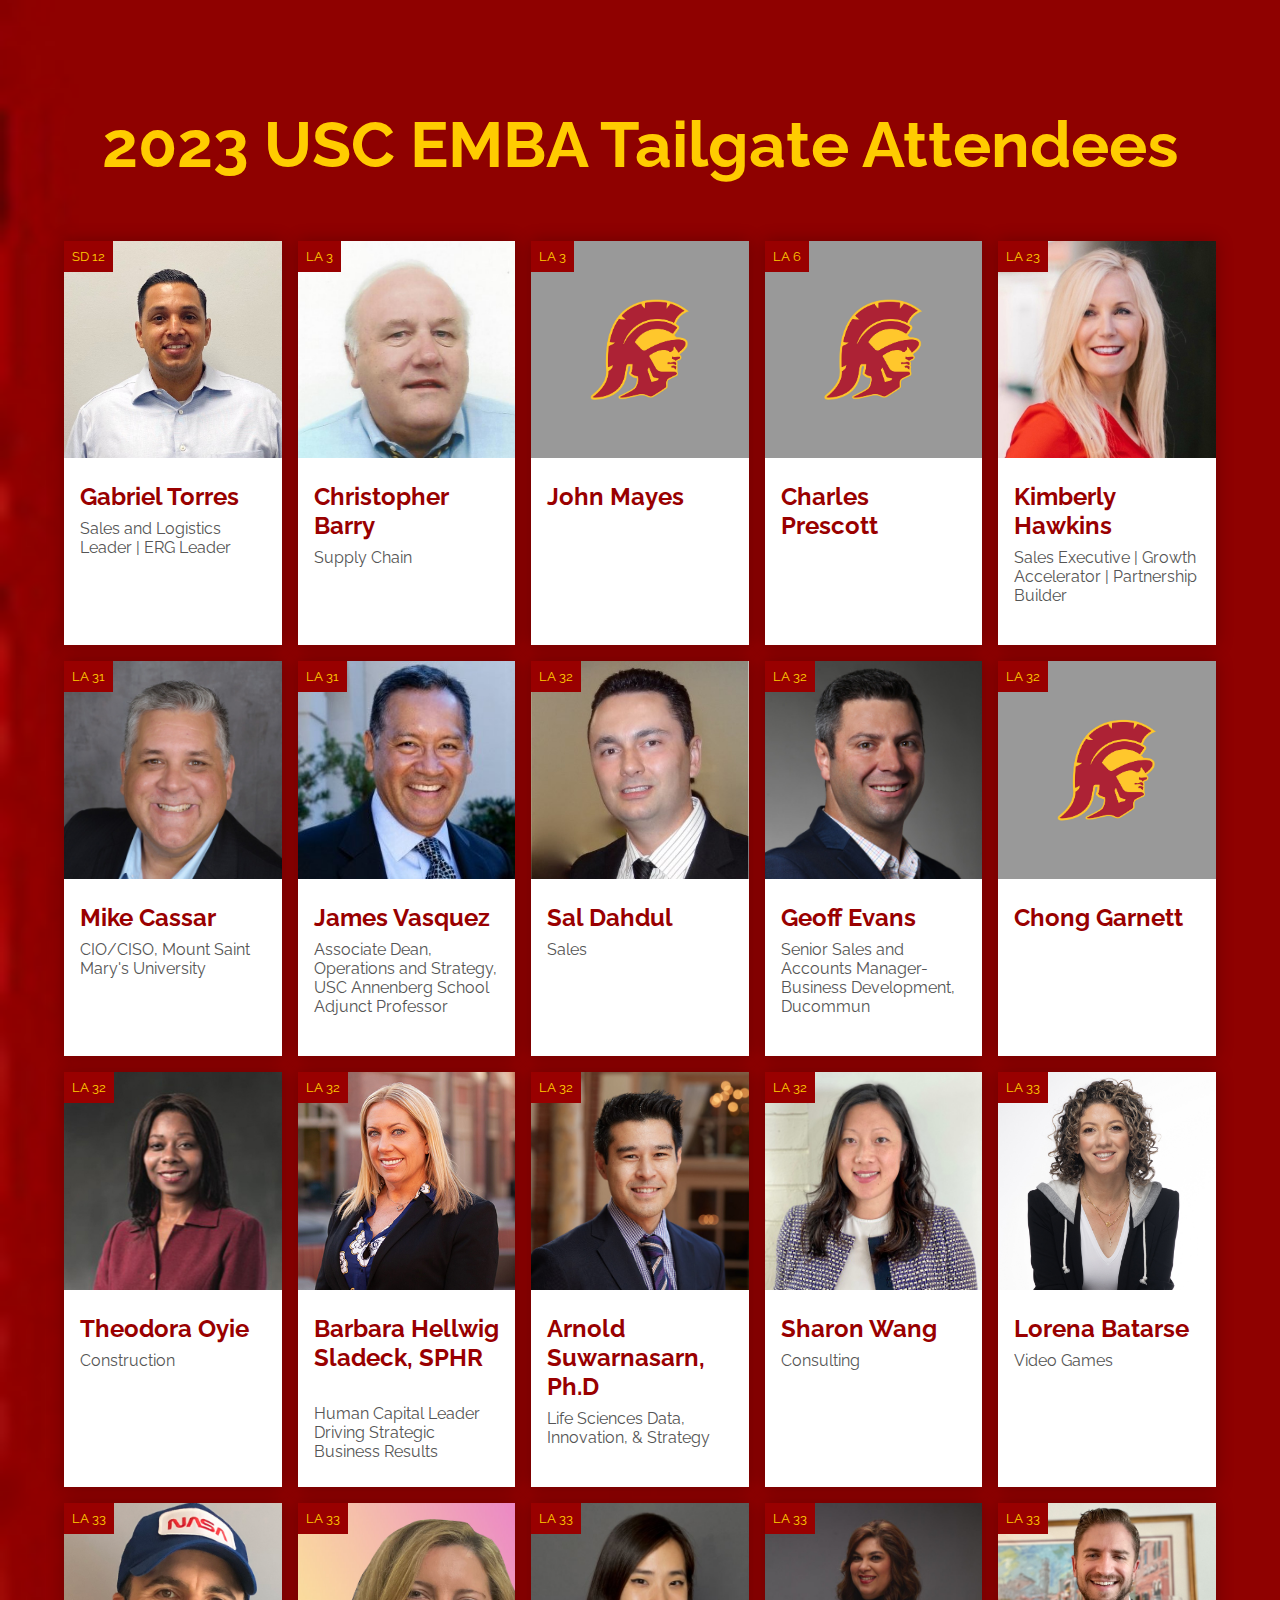
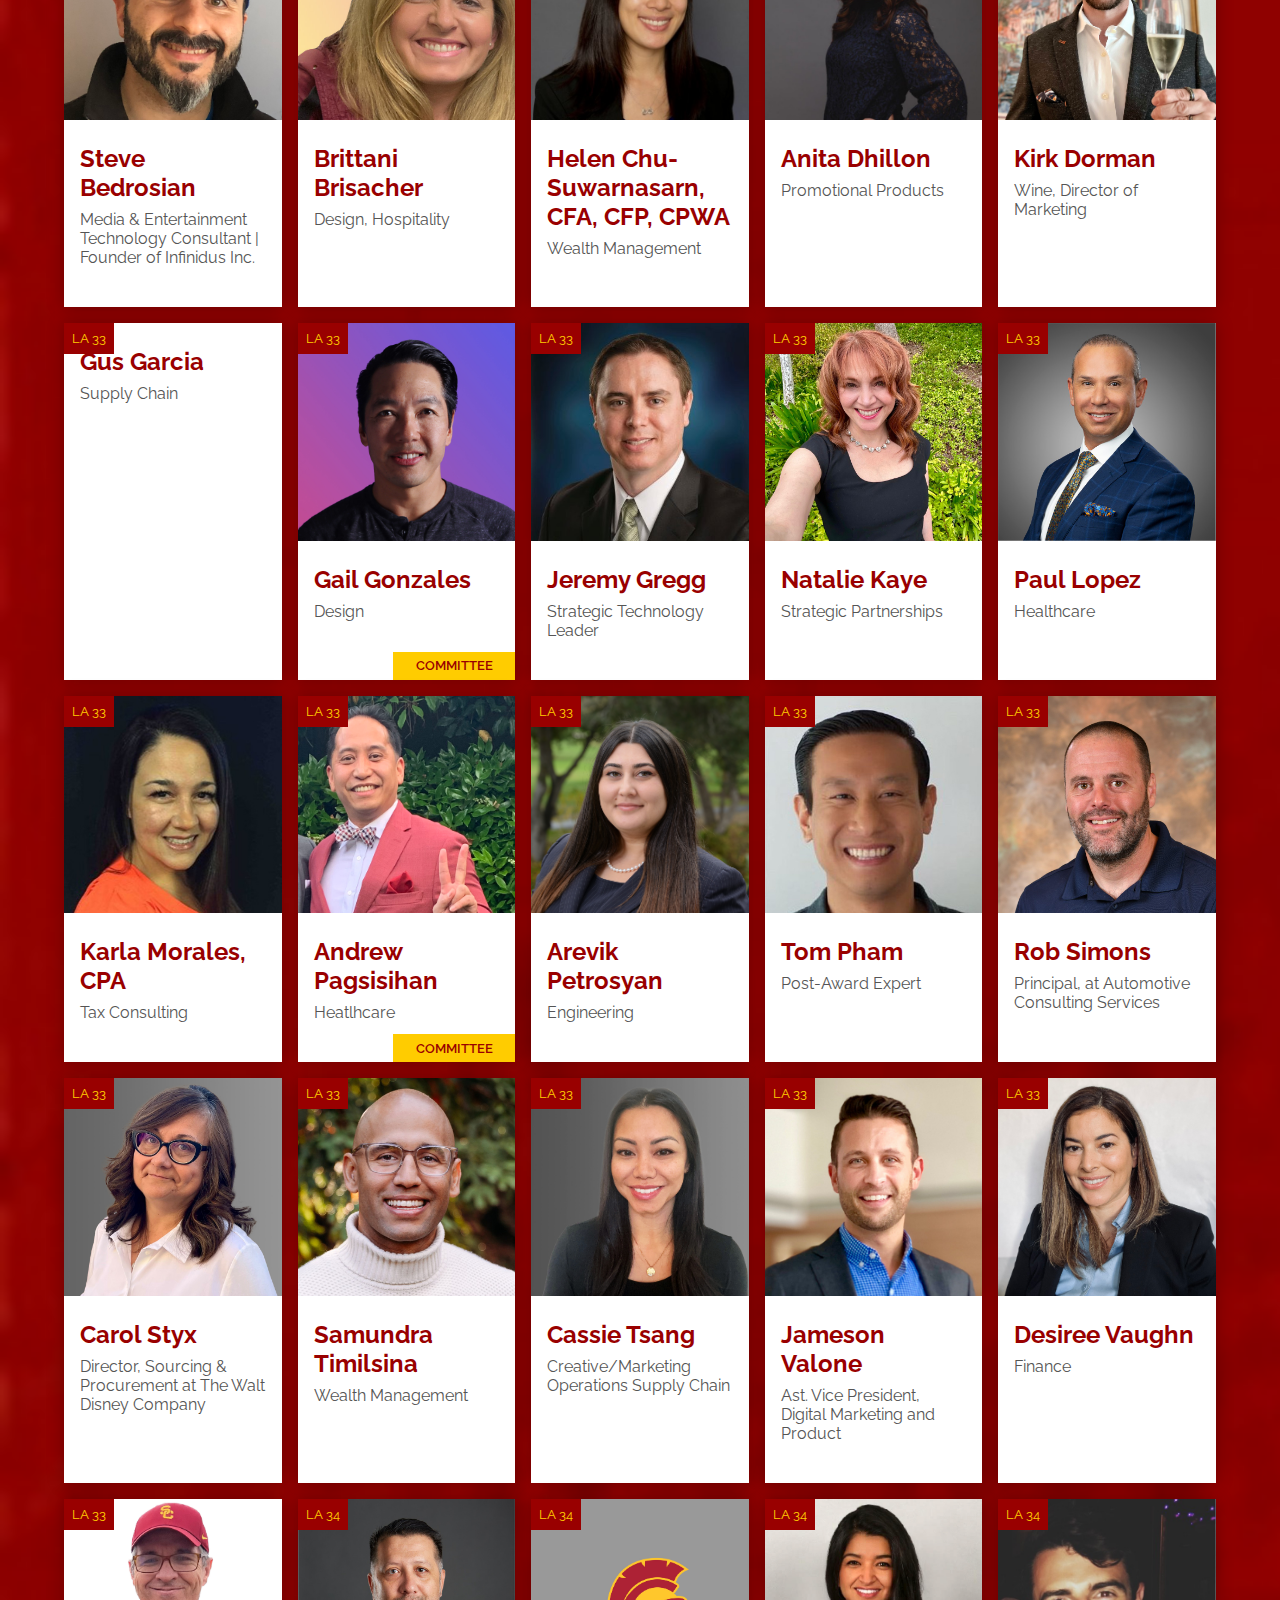
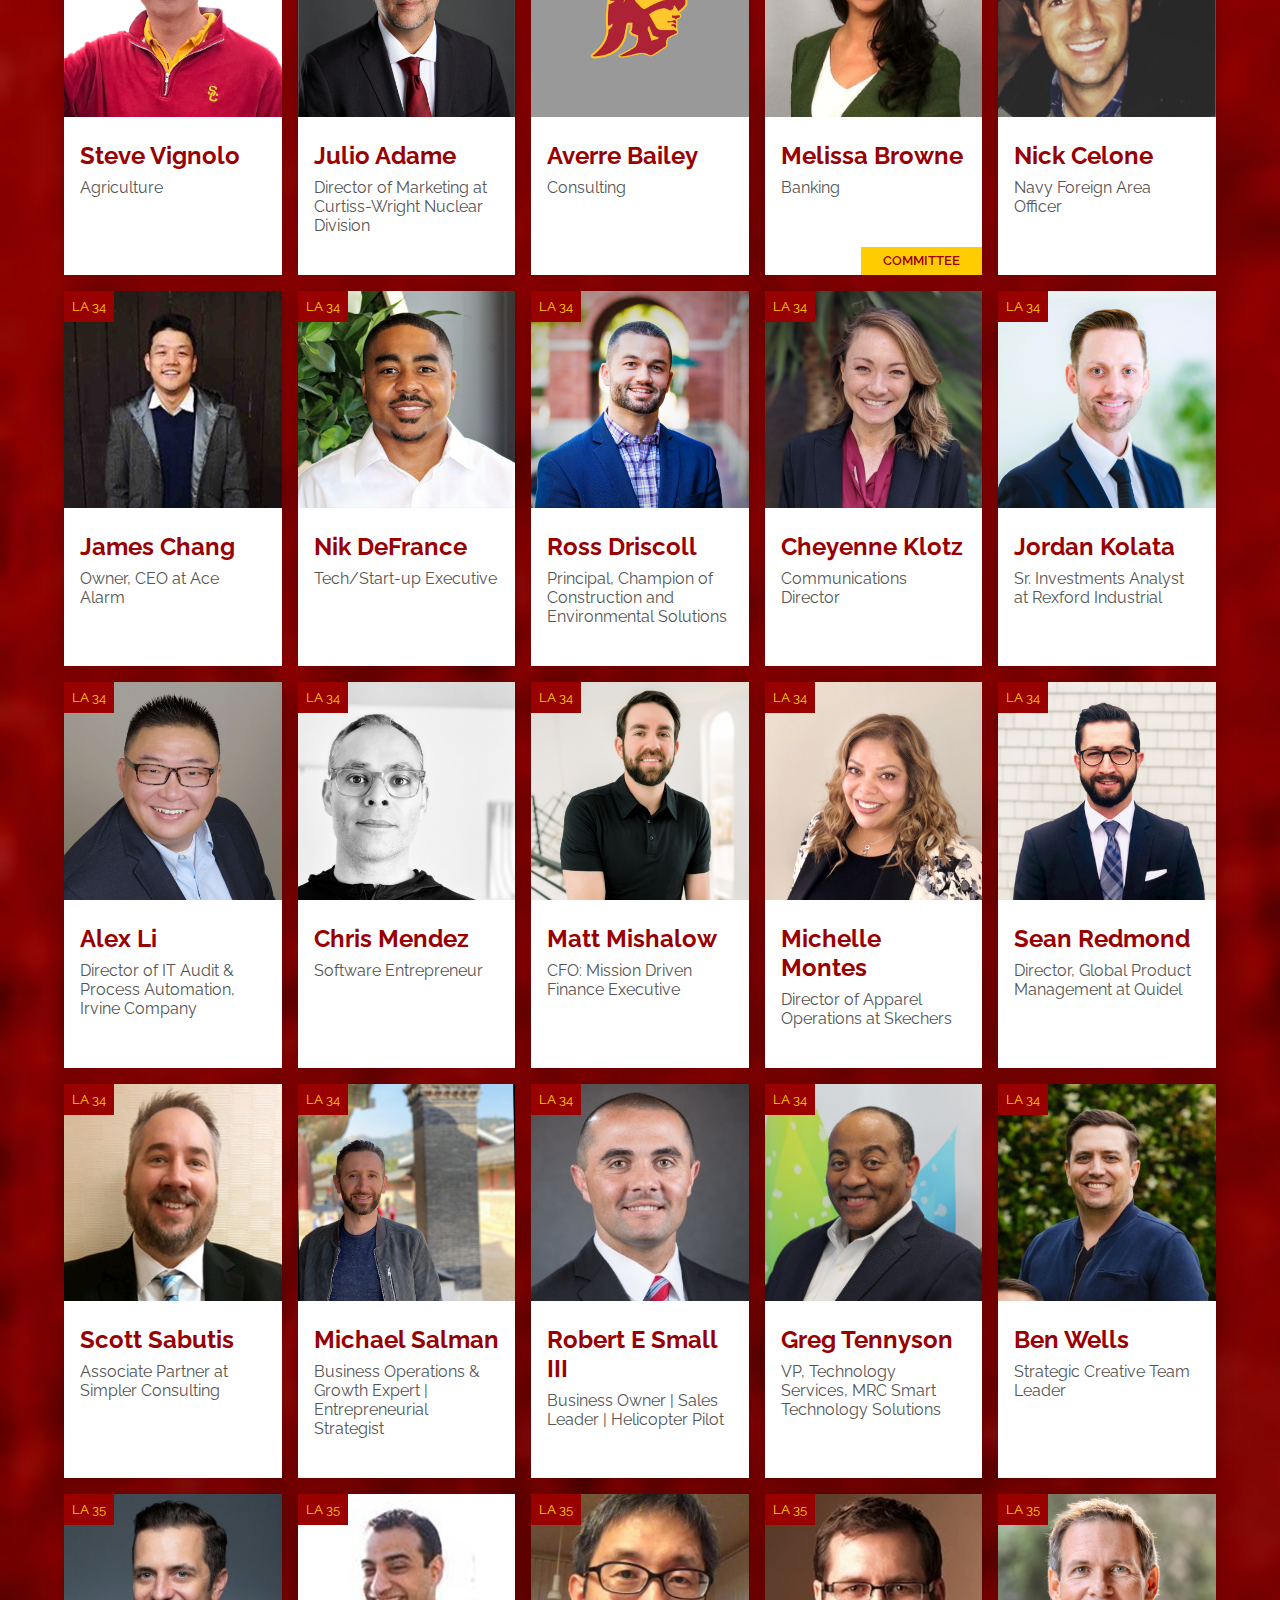
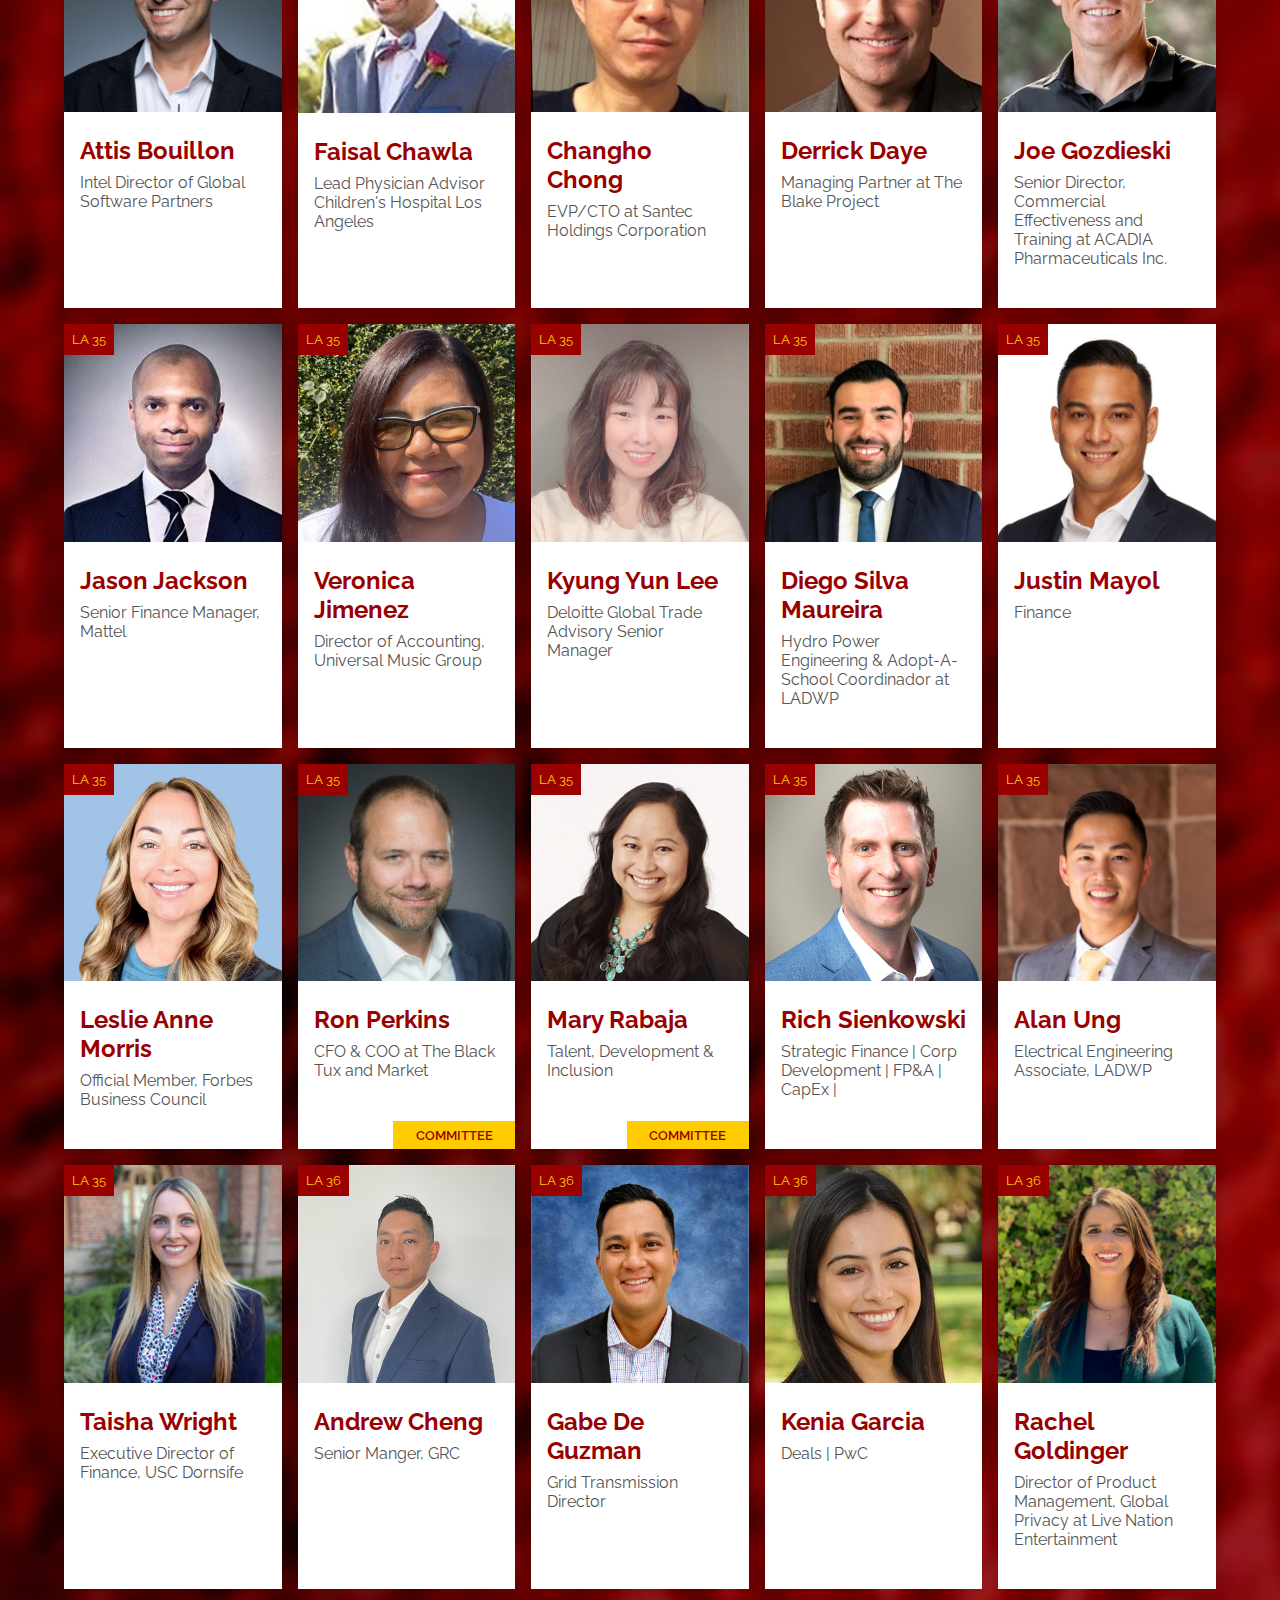
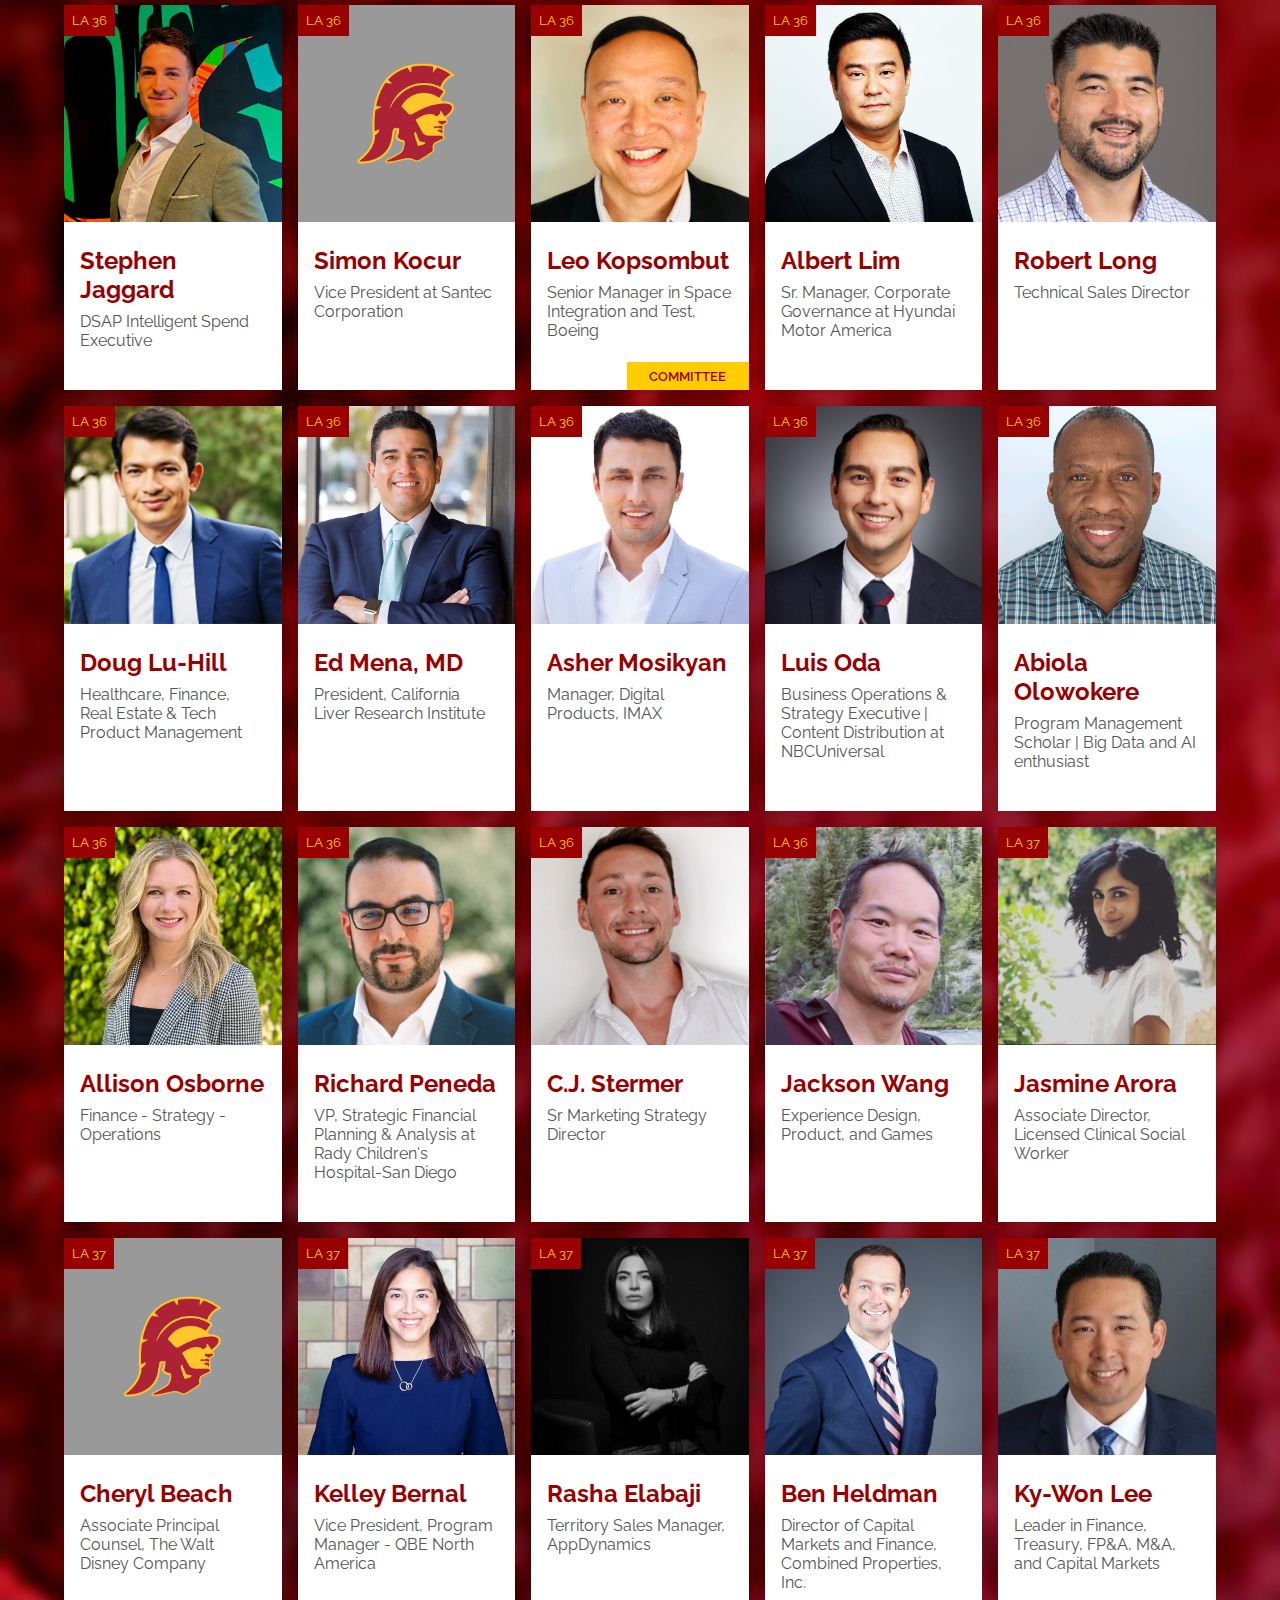
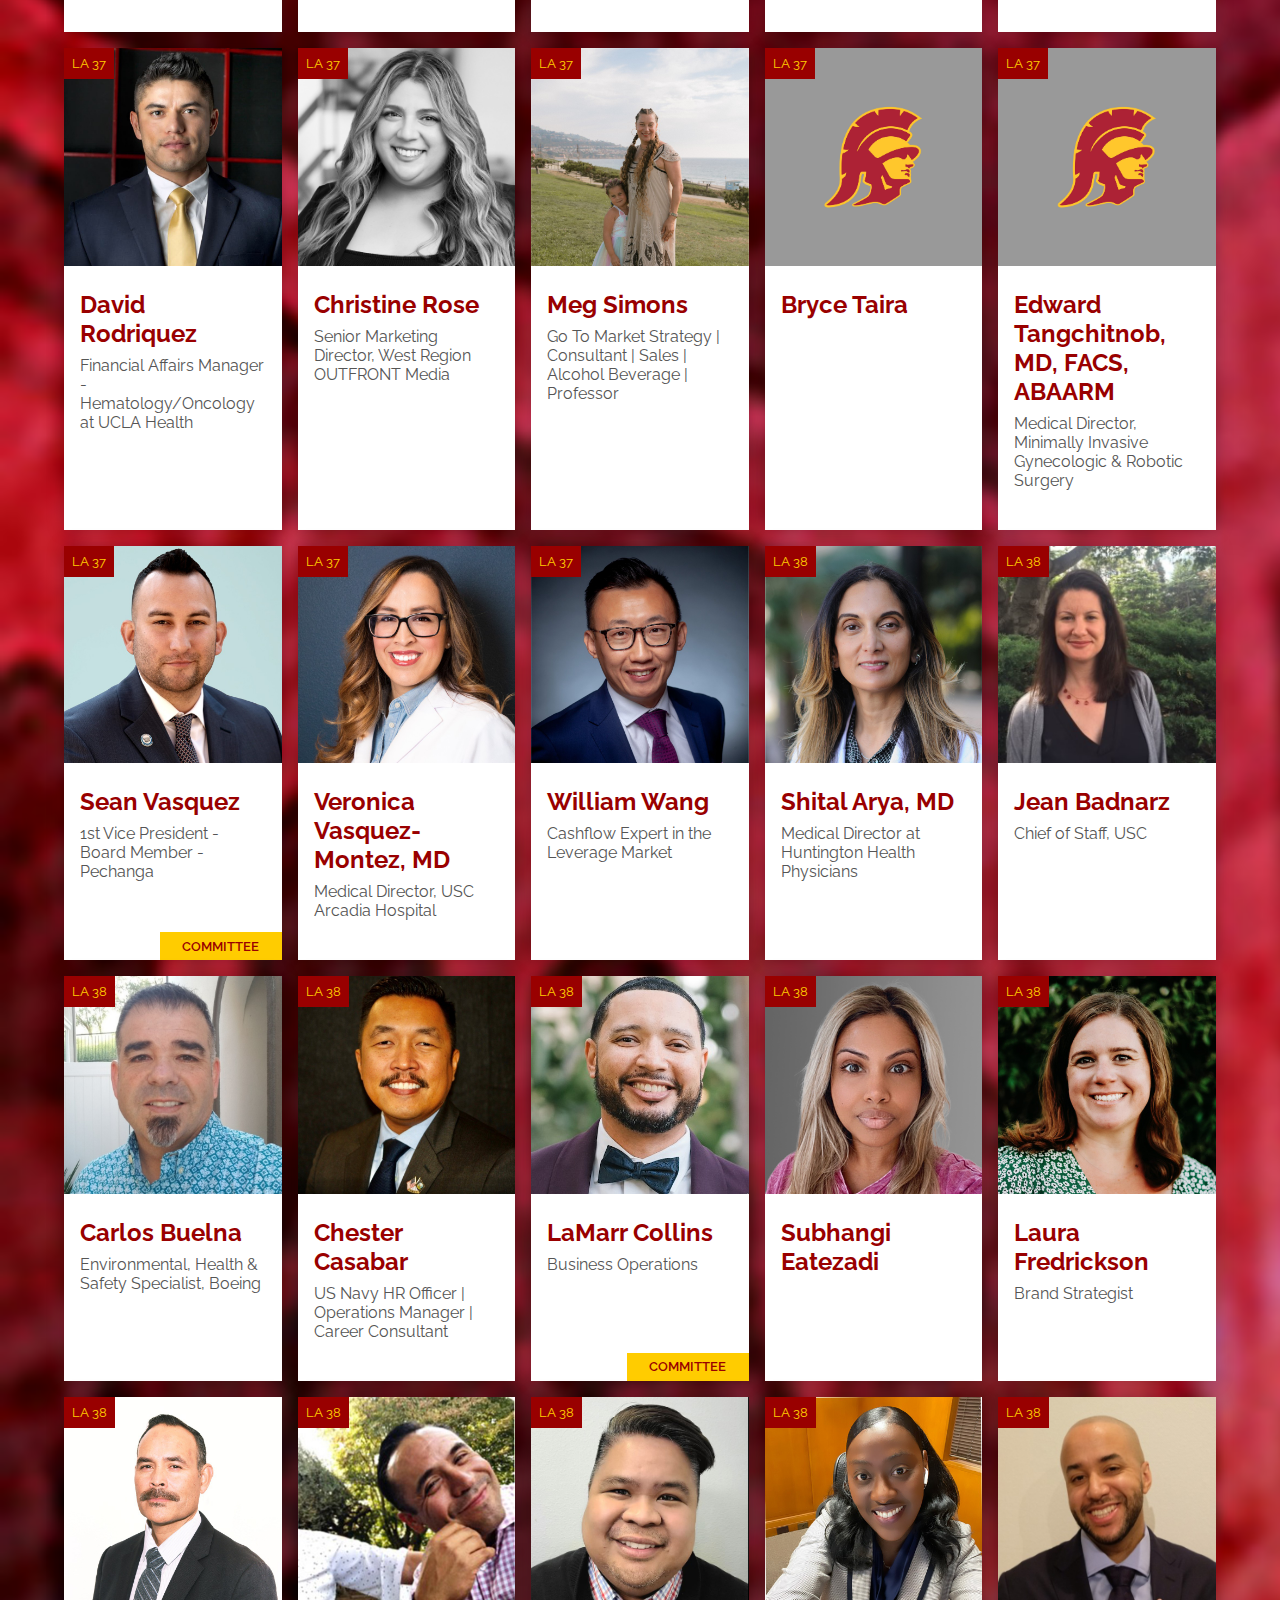
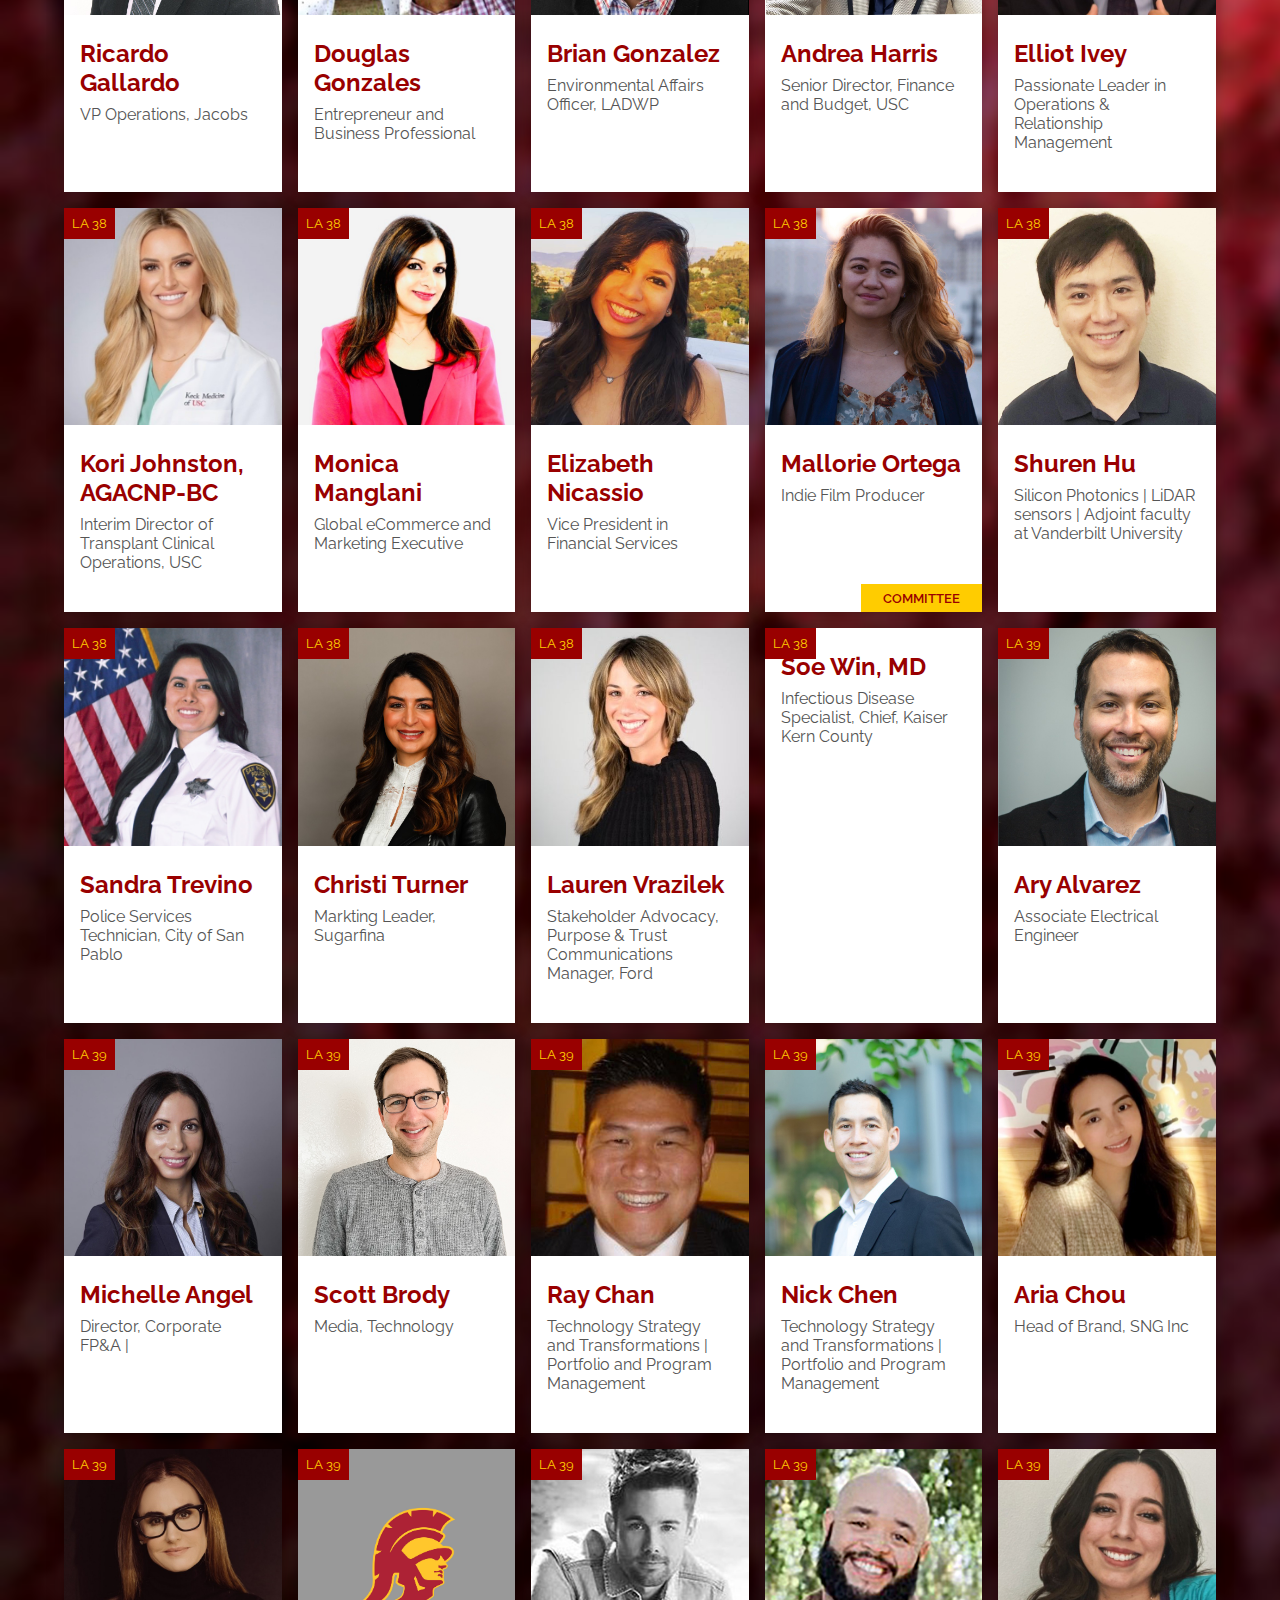
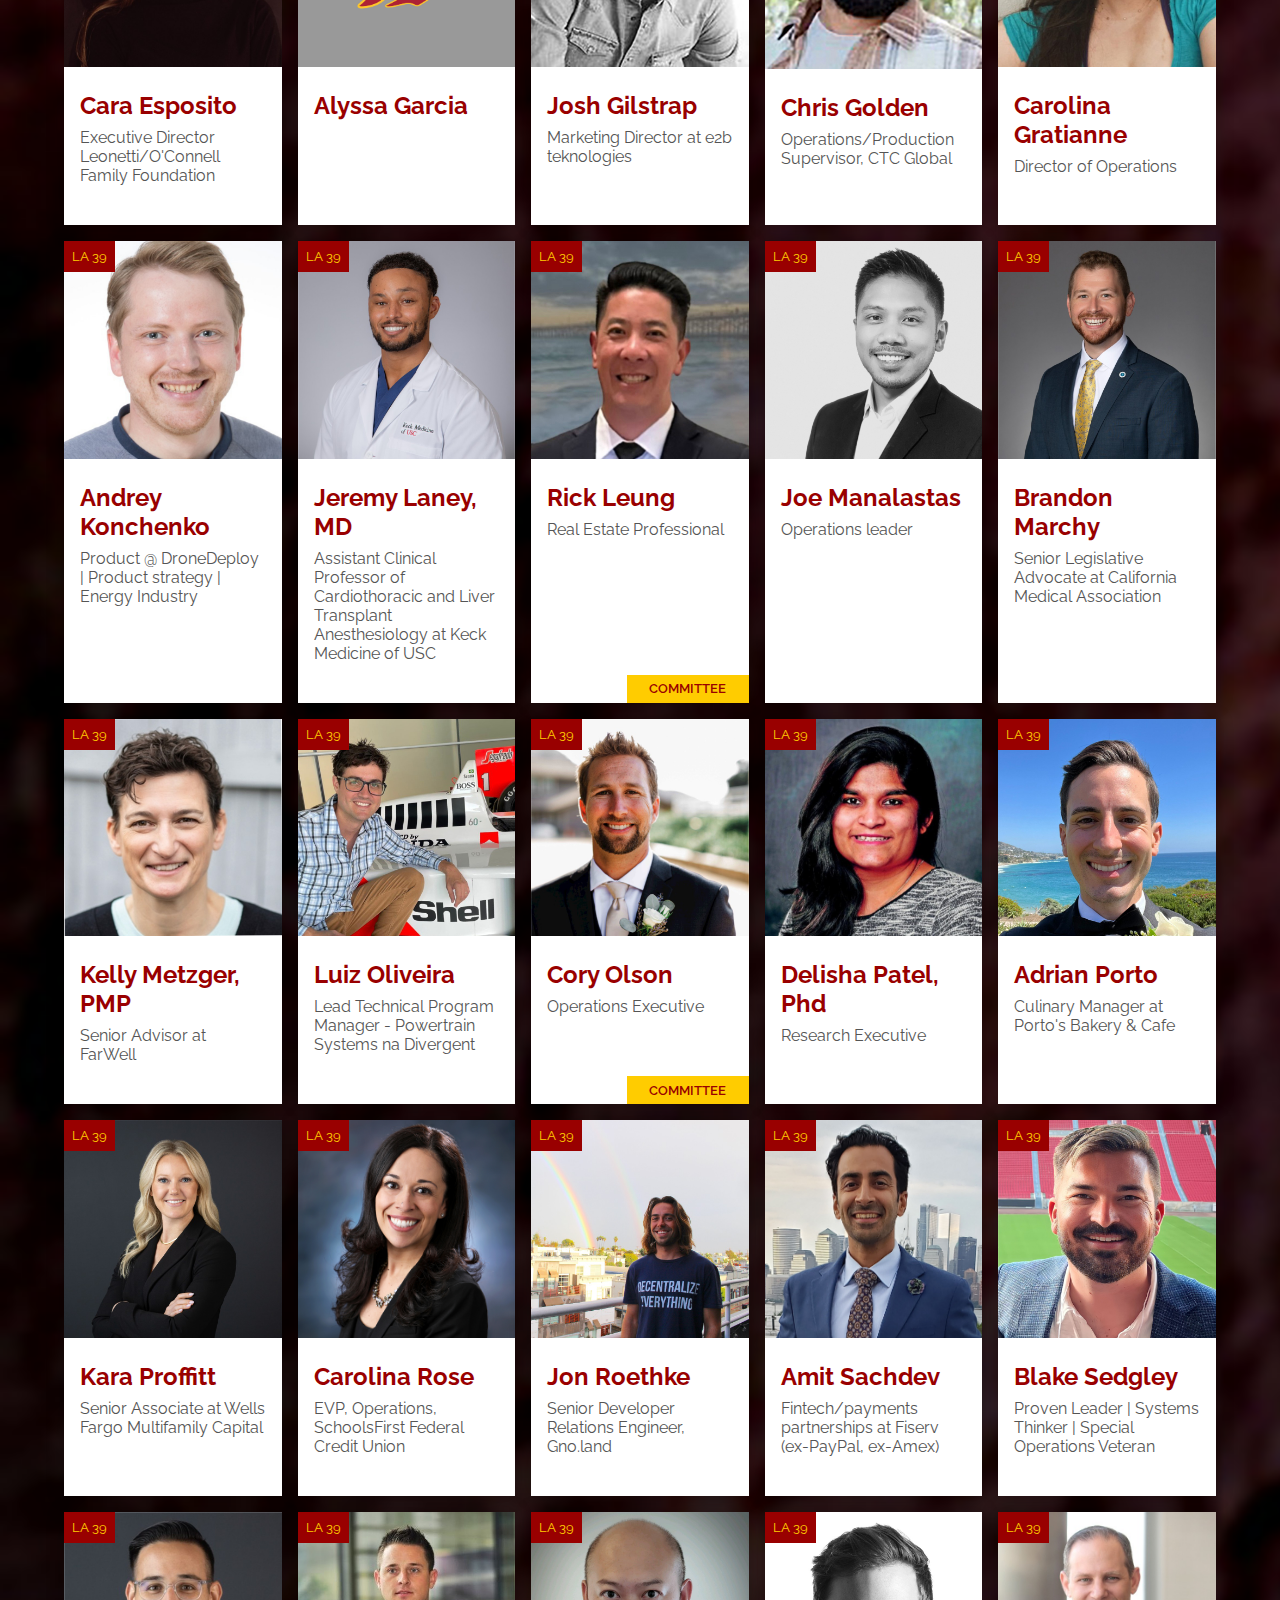
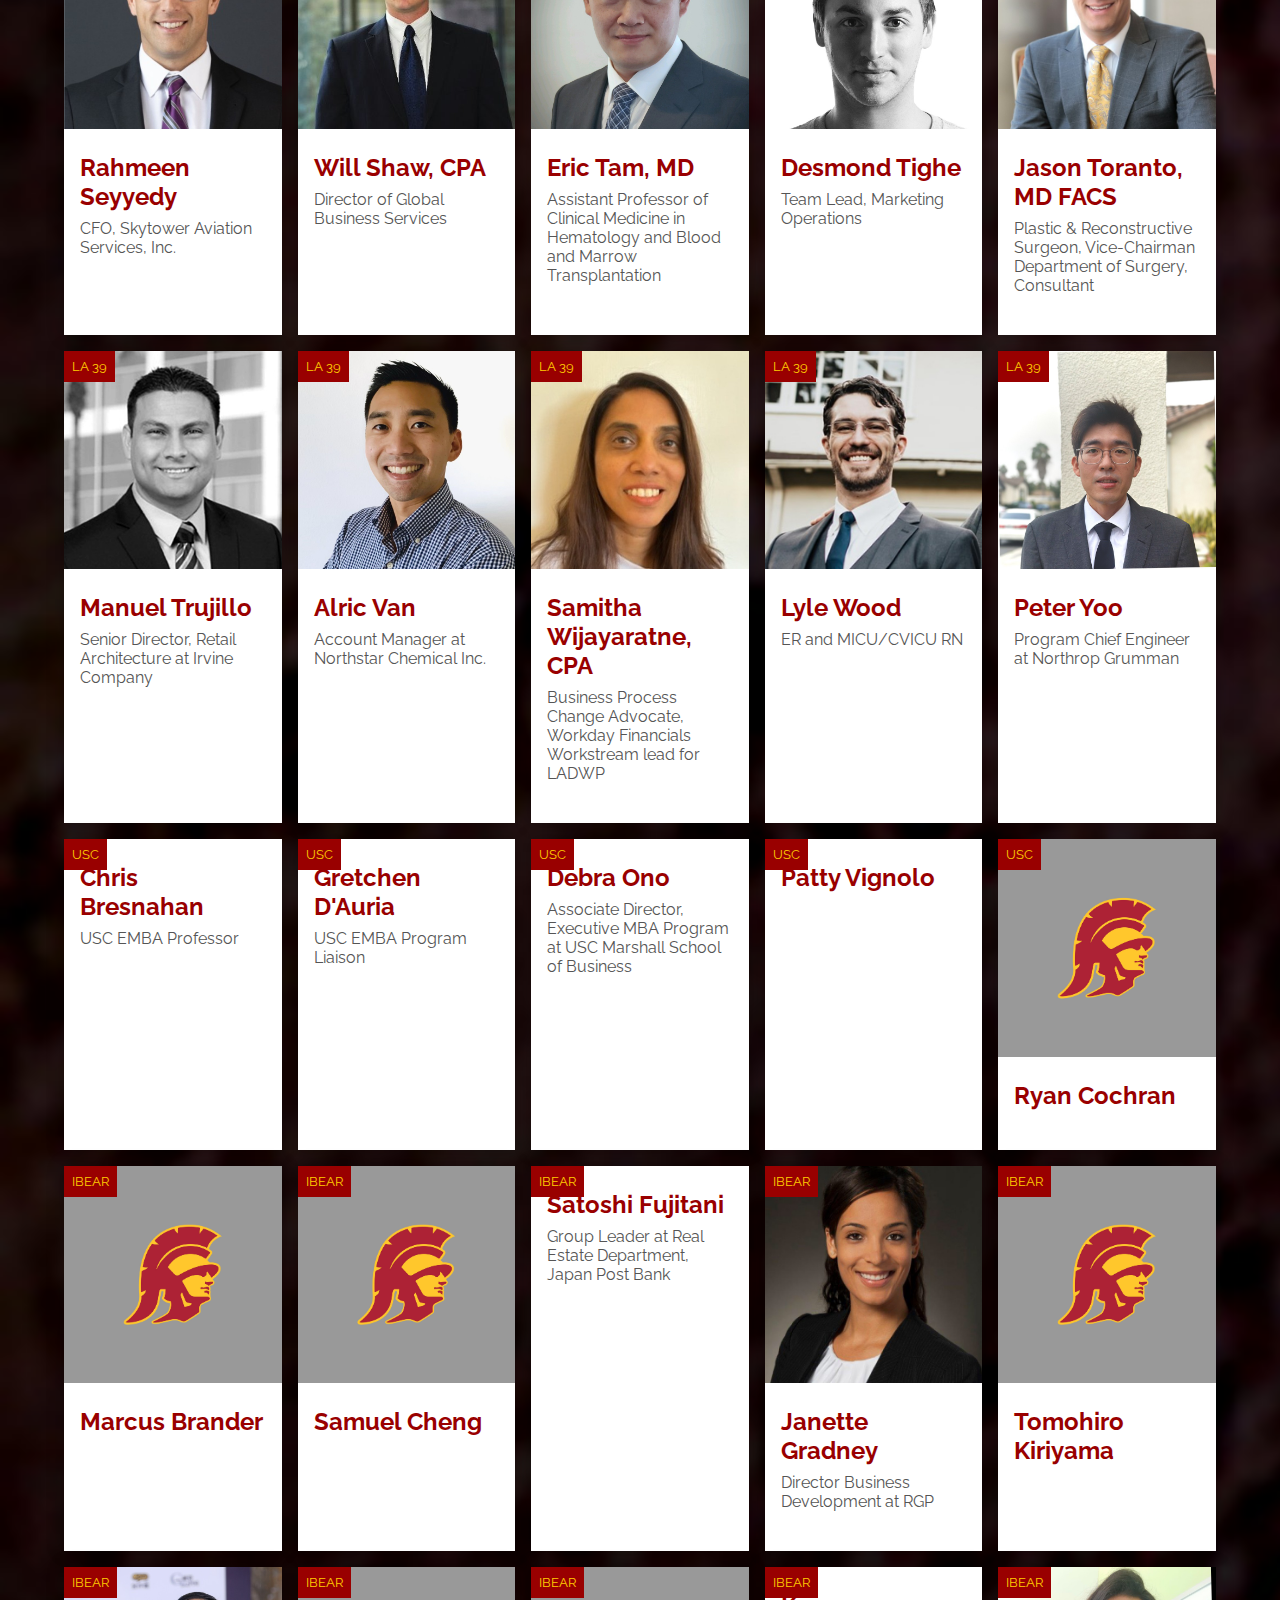
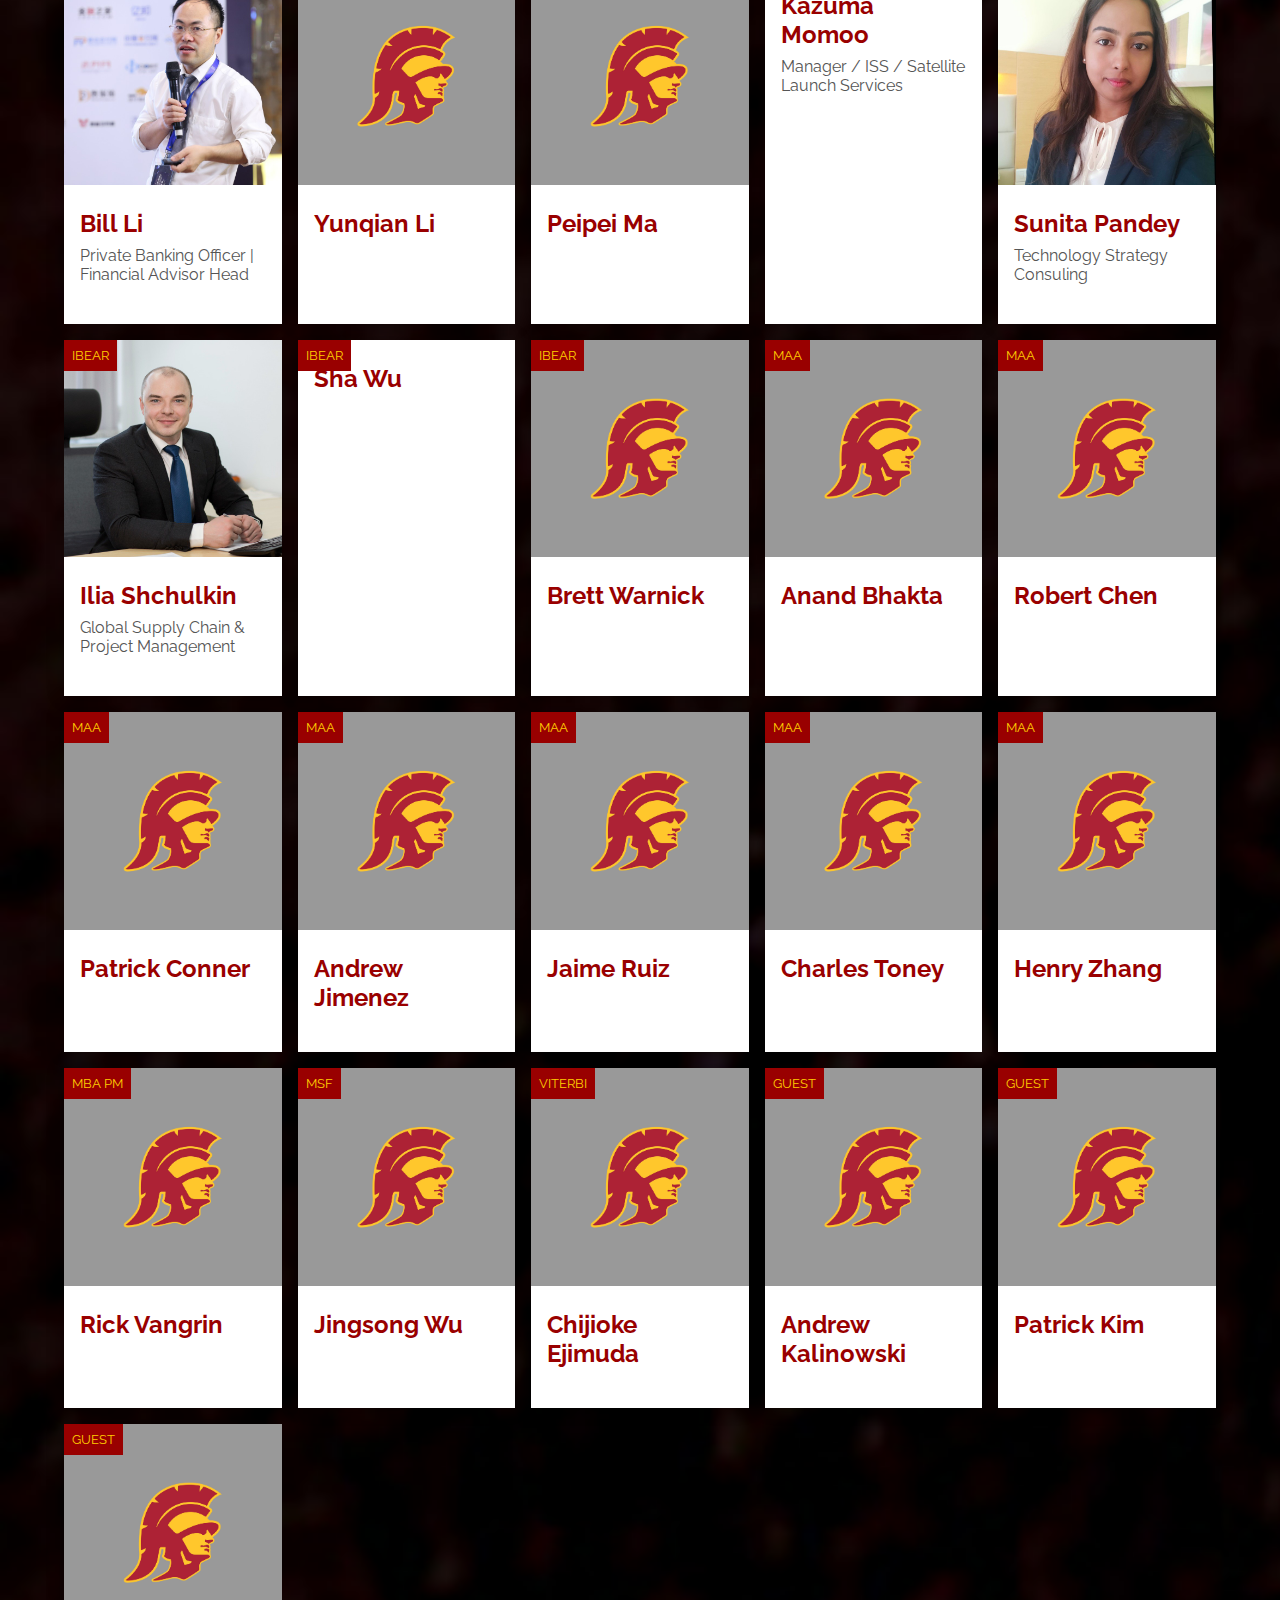
==== commit 057efe16: "Add files via upload" ====
--- a/index.html
+++ b/index.html
@@ -697,7 +697,7 @@
         </div>
         <!--35 -->
     <div class="portfolio-card">
-        <img src="images/33/profile.jpg" class="image" alt="">
+        <img src="images/35/35_joe_g.jpg" class="image" alt="">
         <div class="img-banner">
             LA 35
         </div>
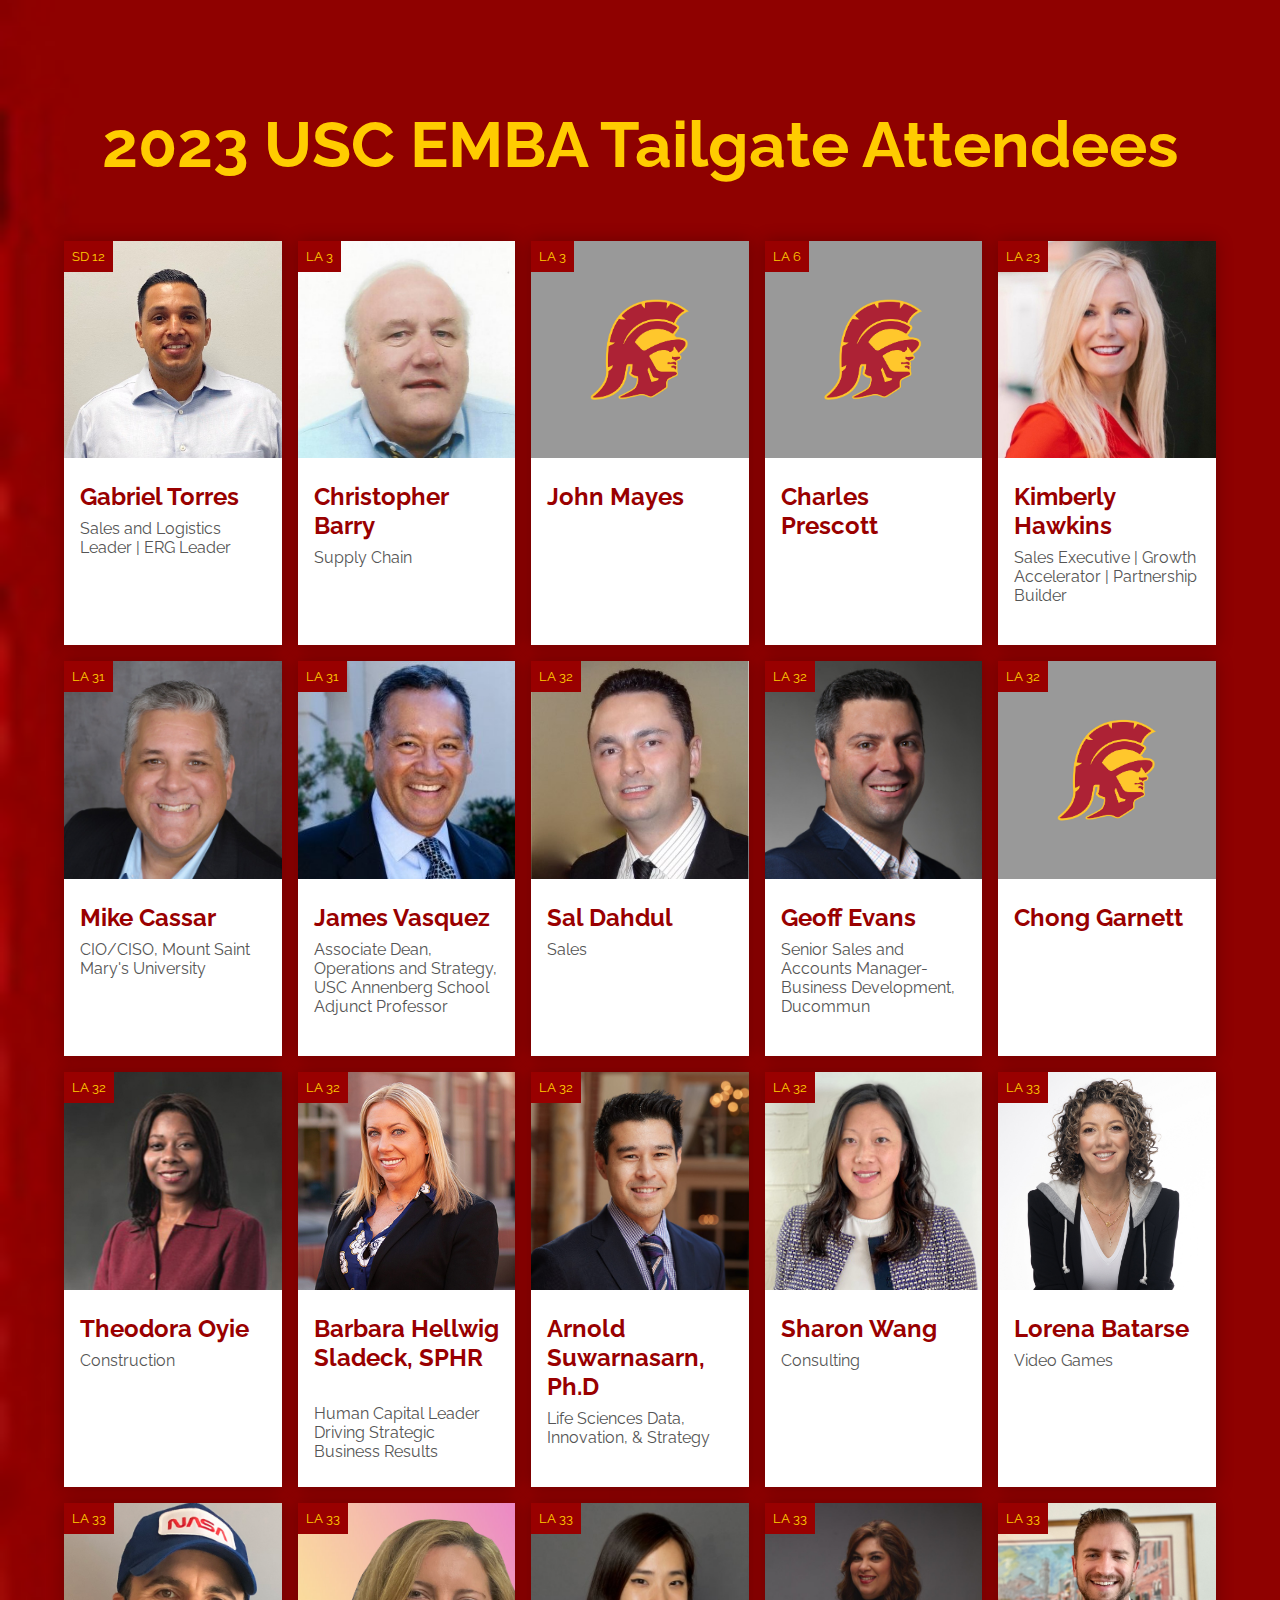
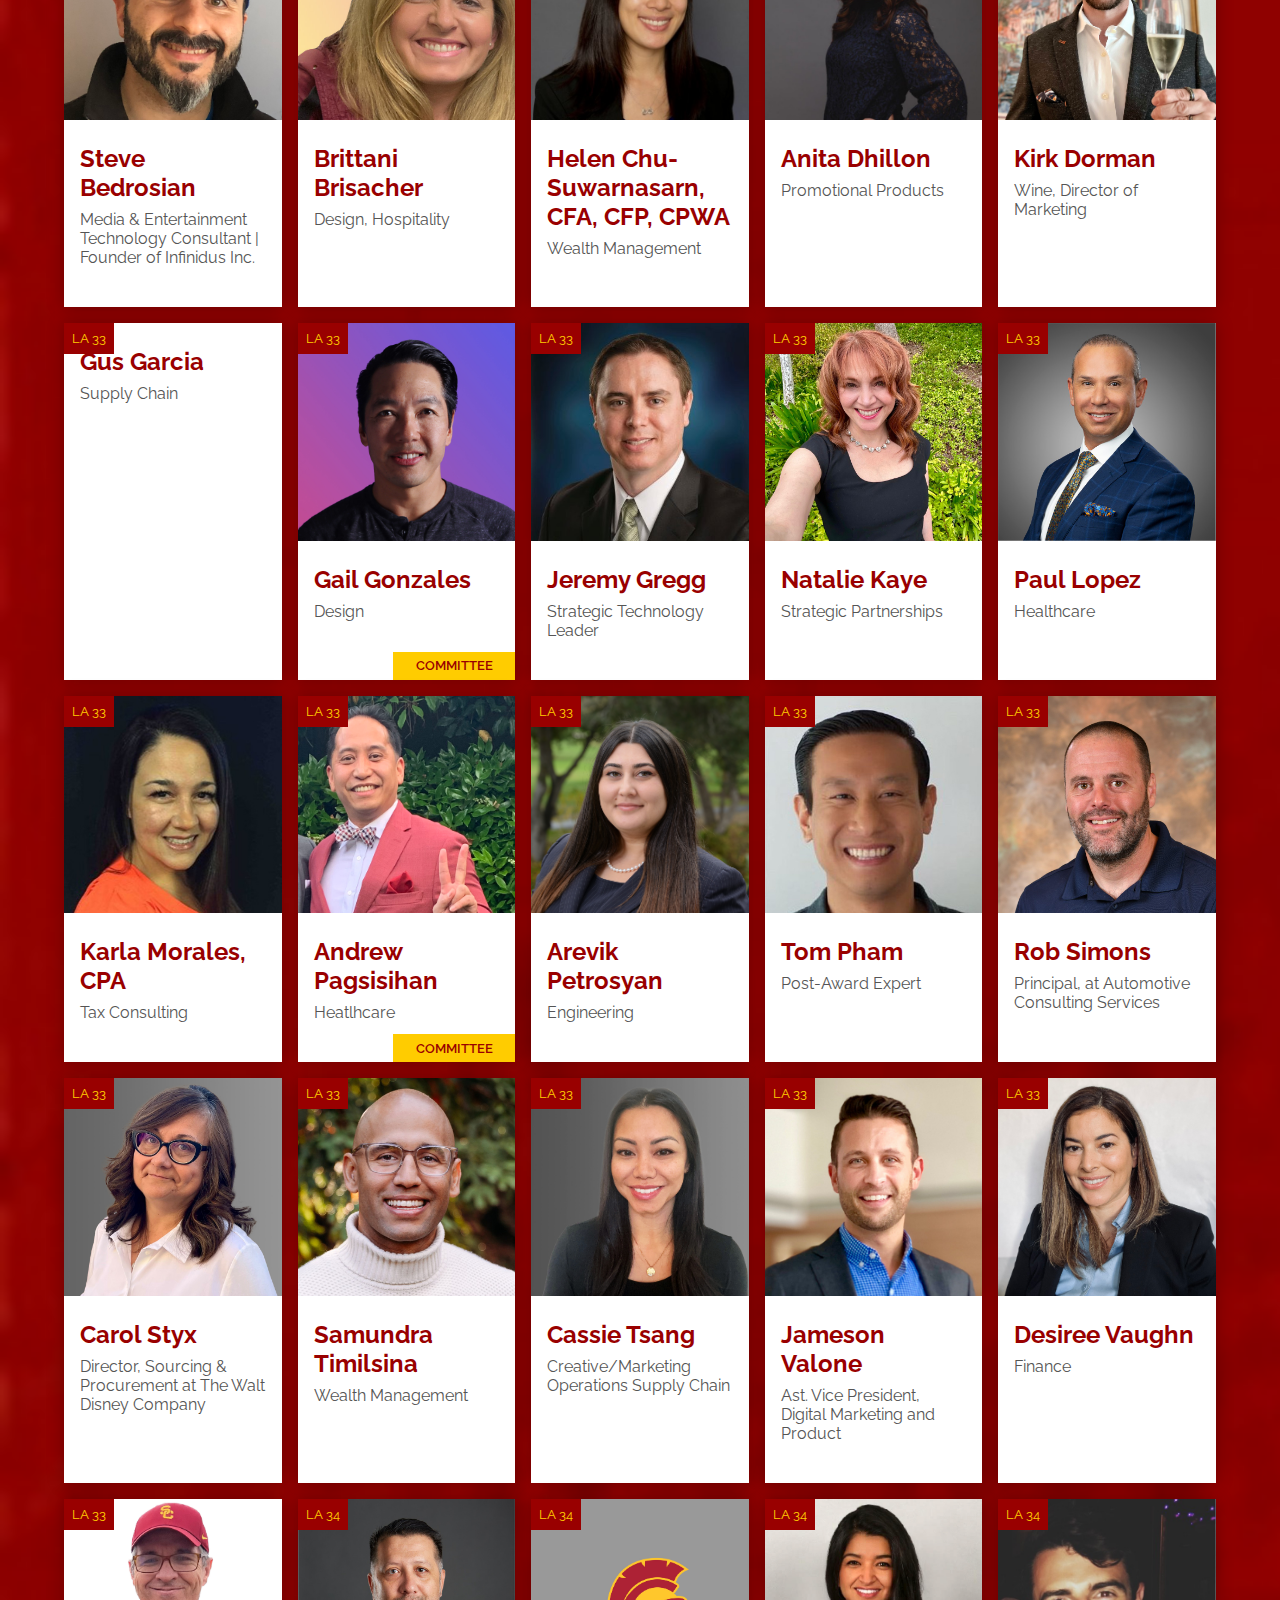
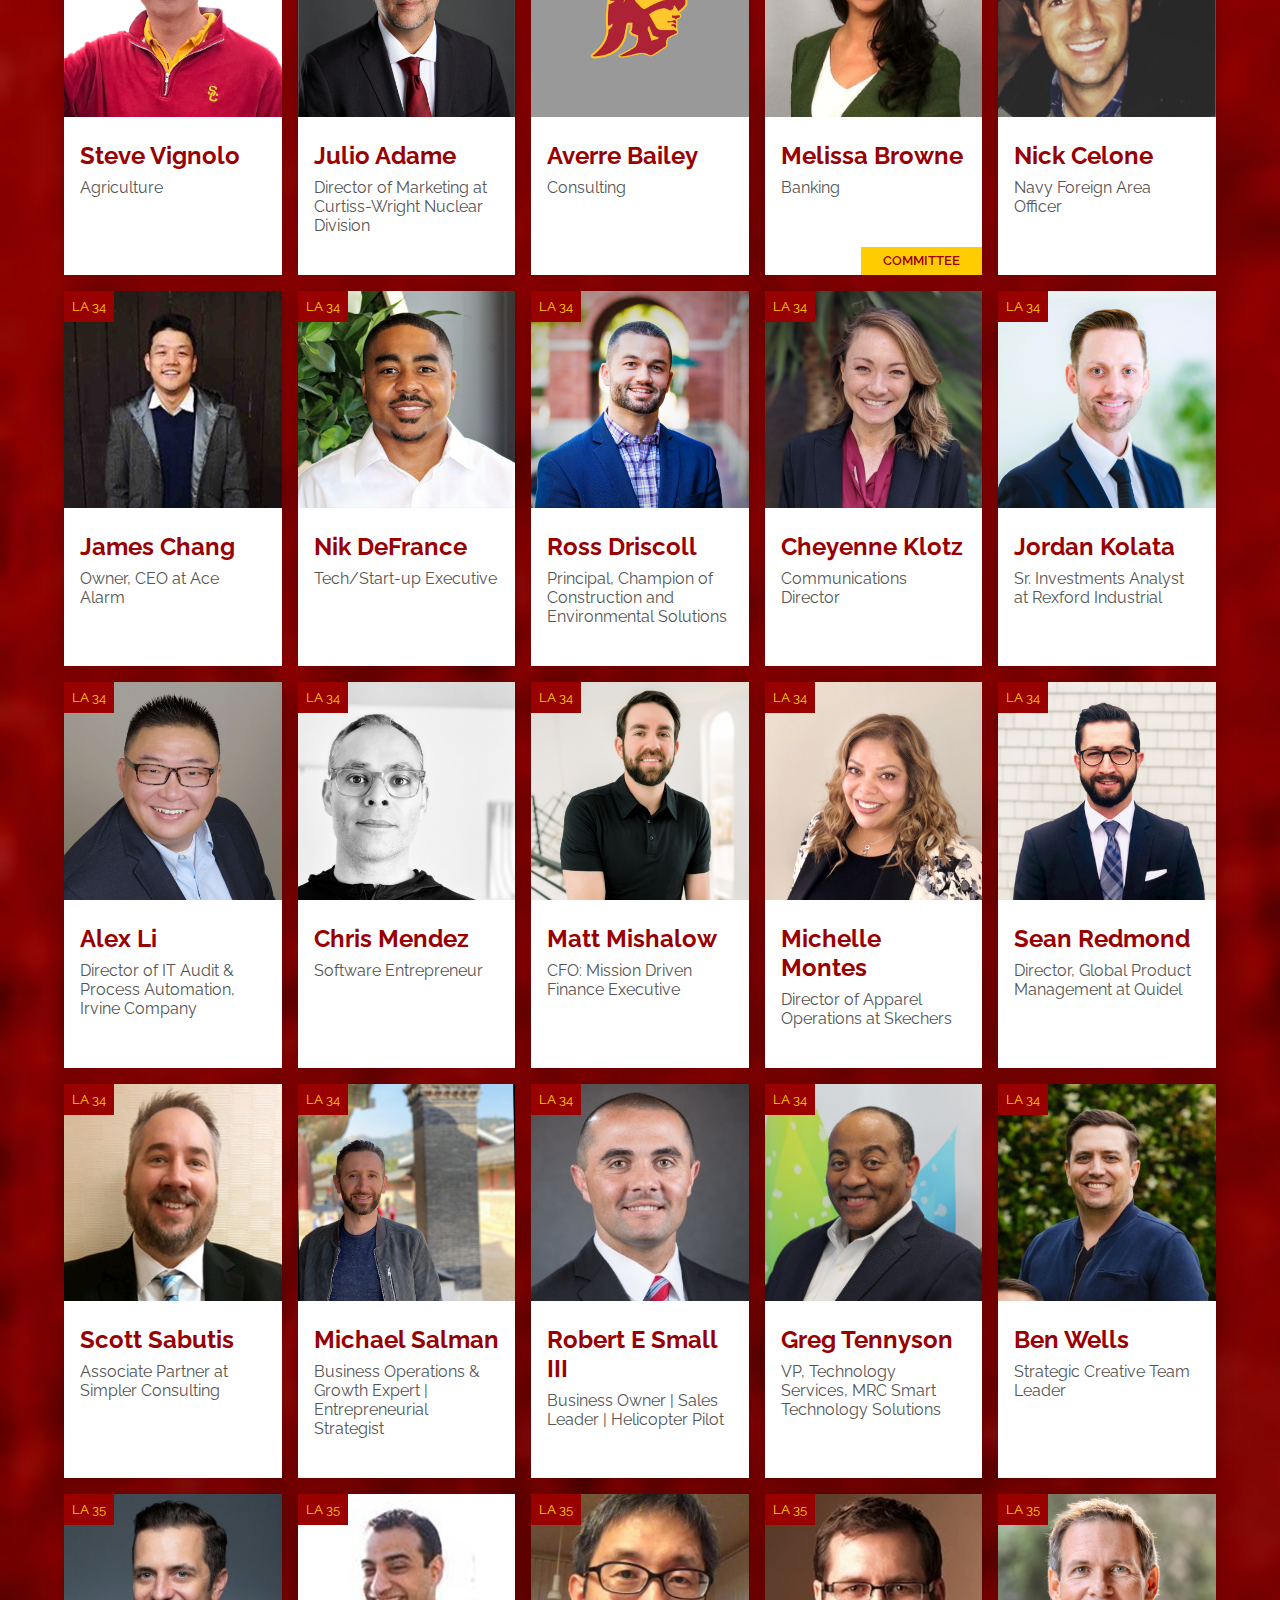
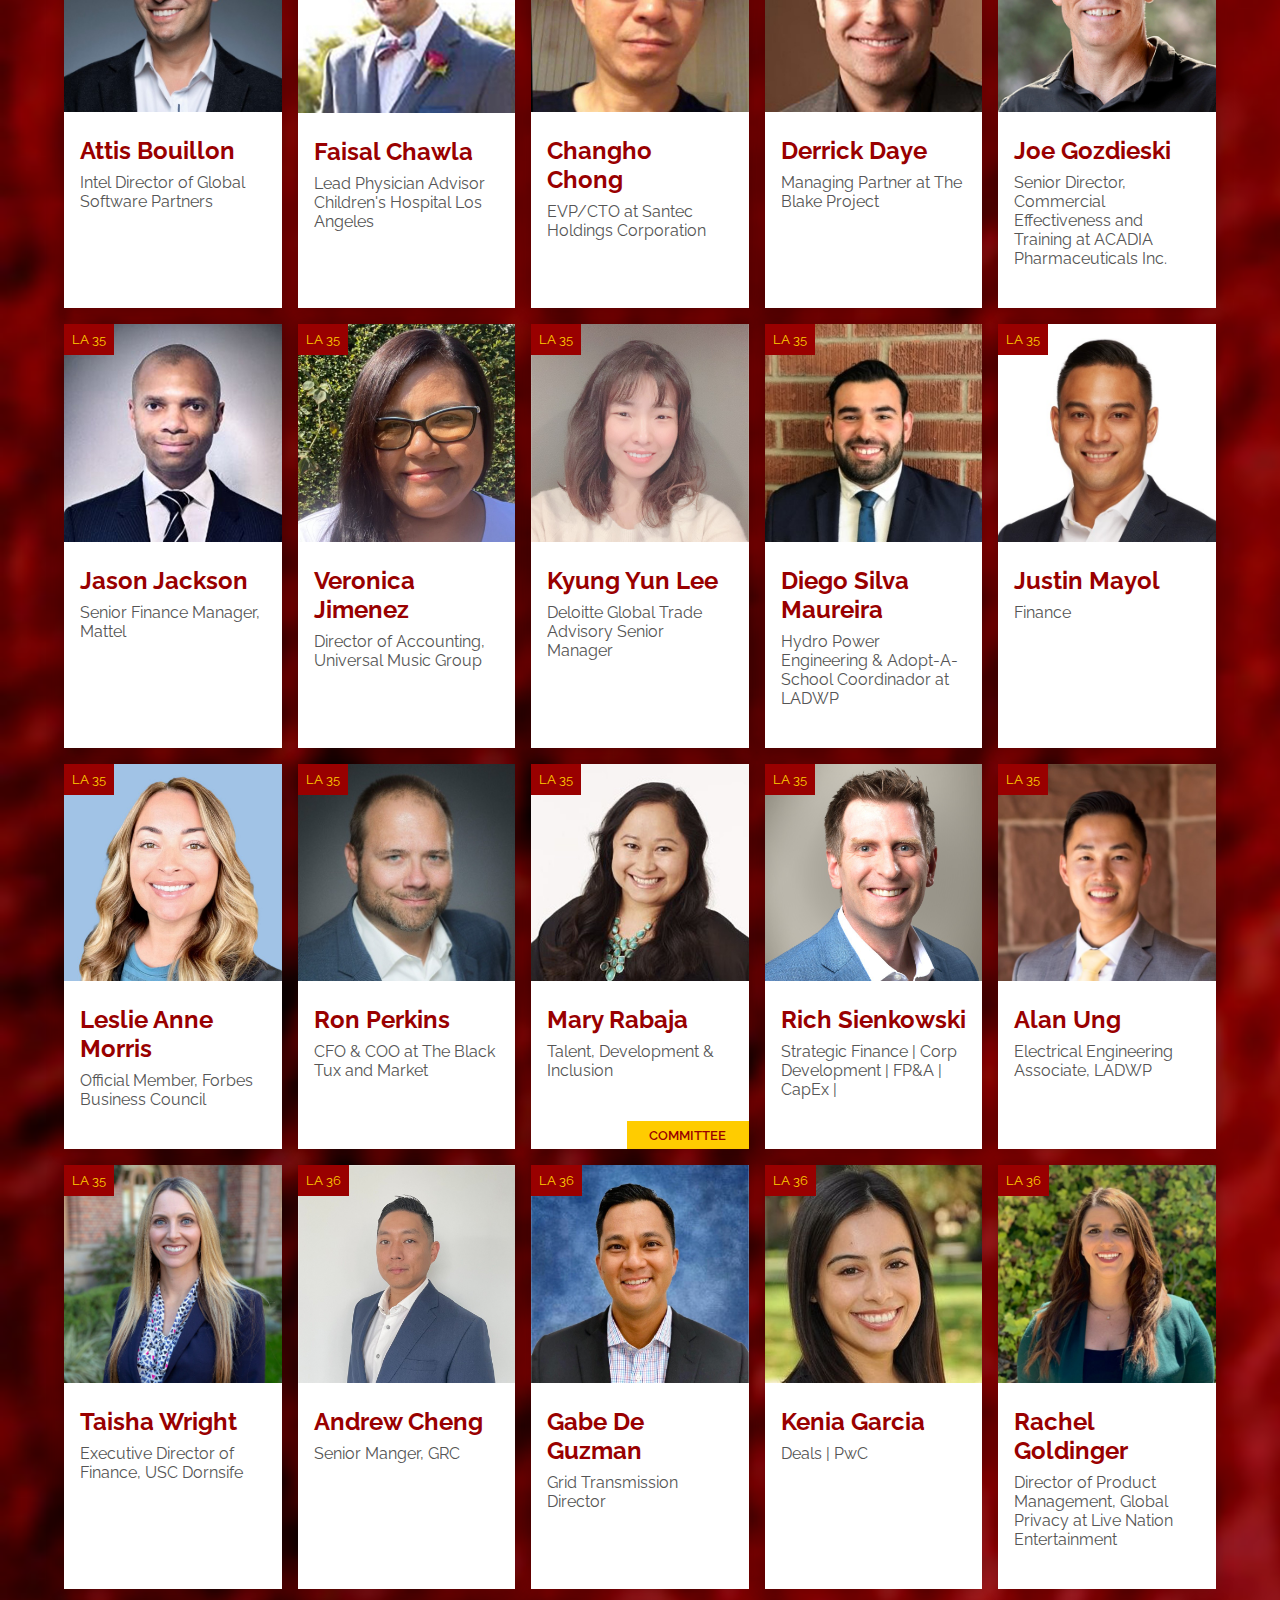
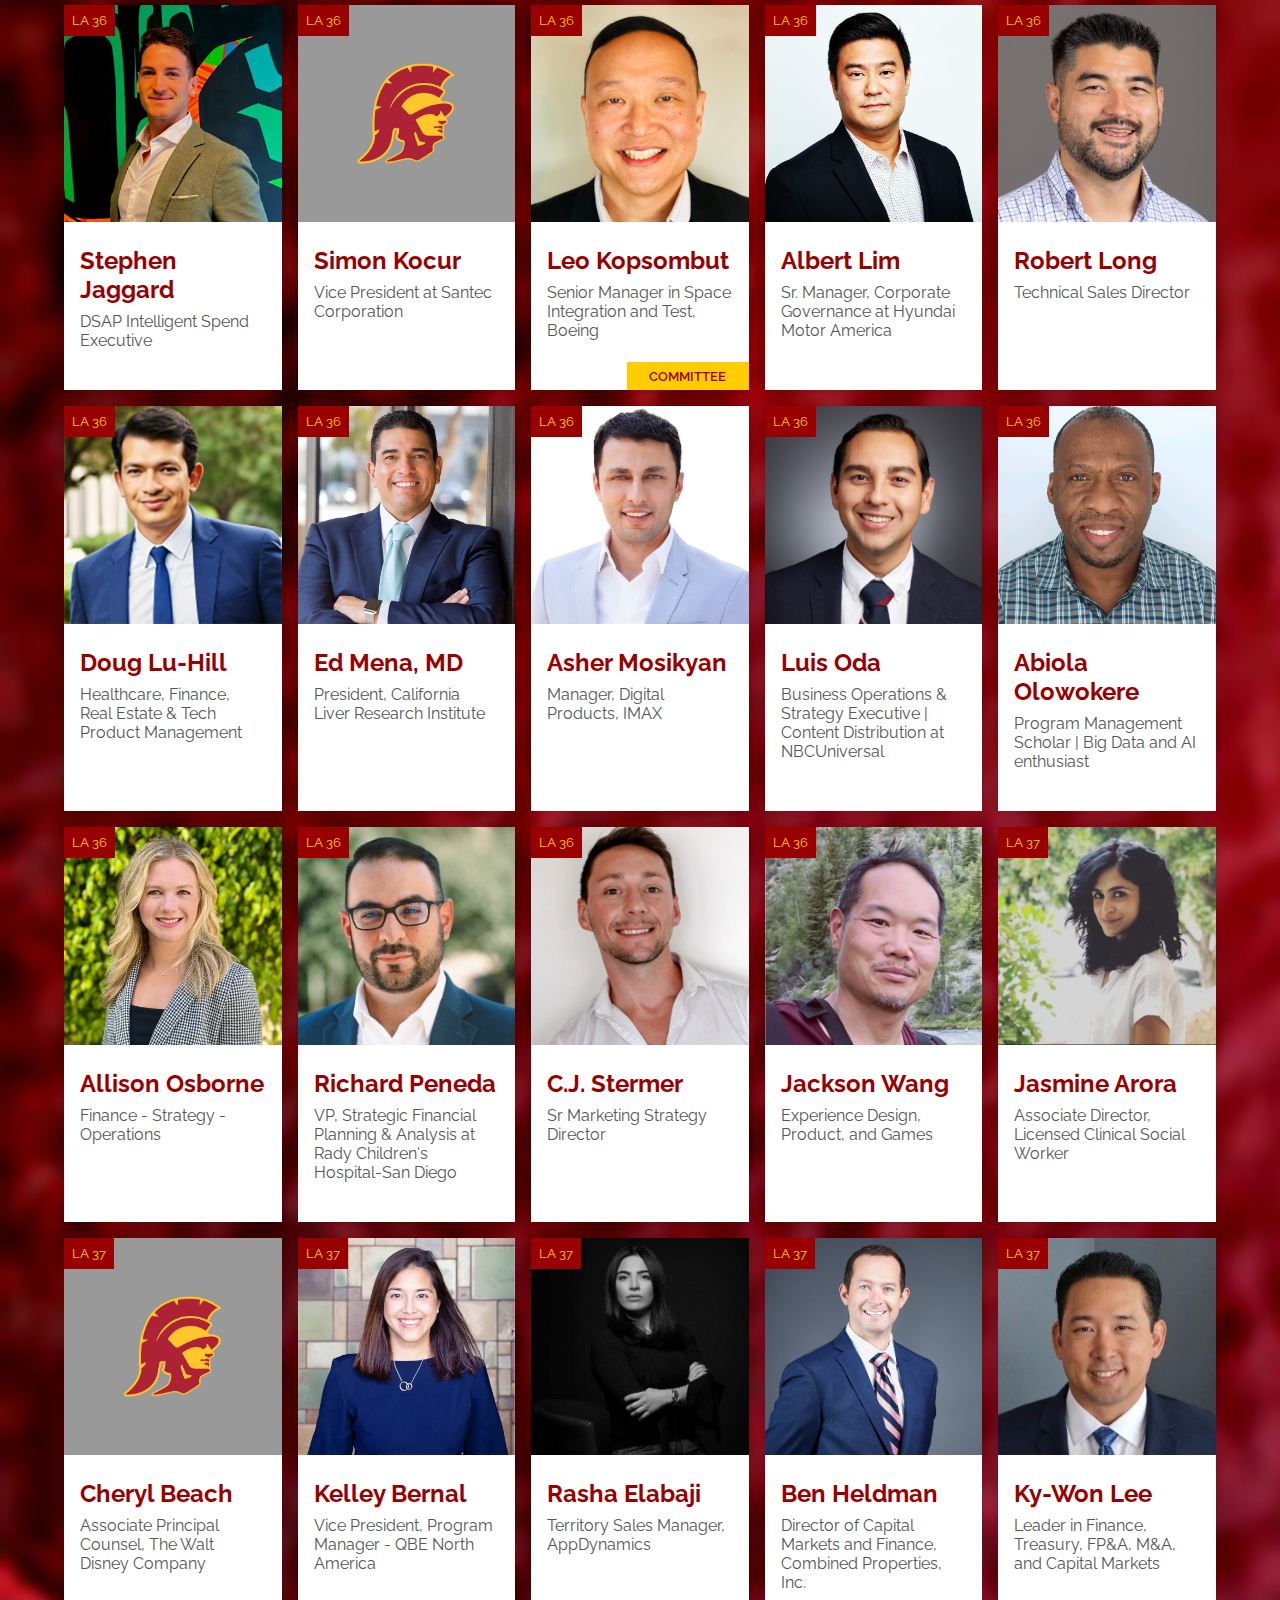
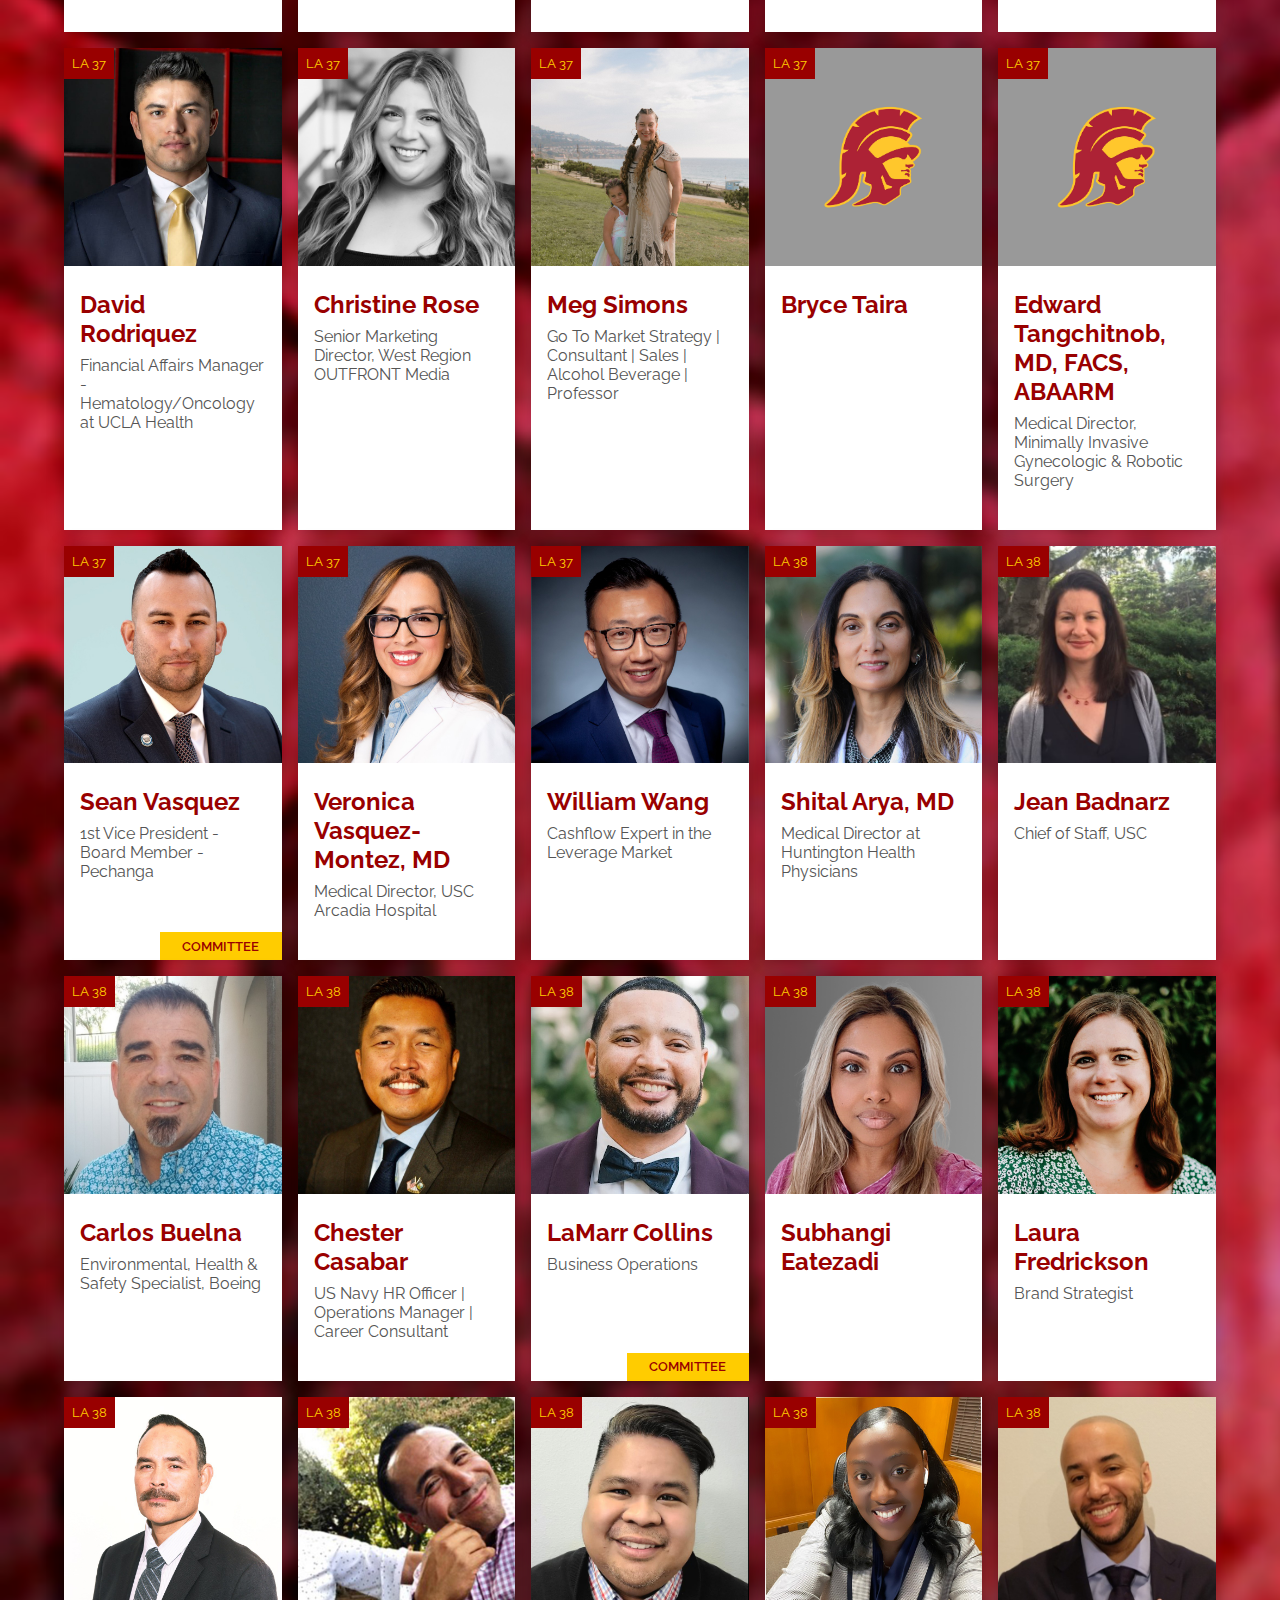
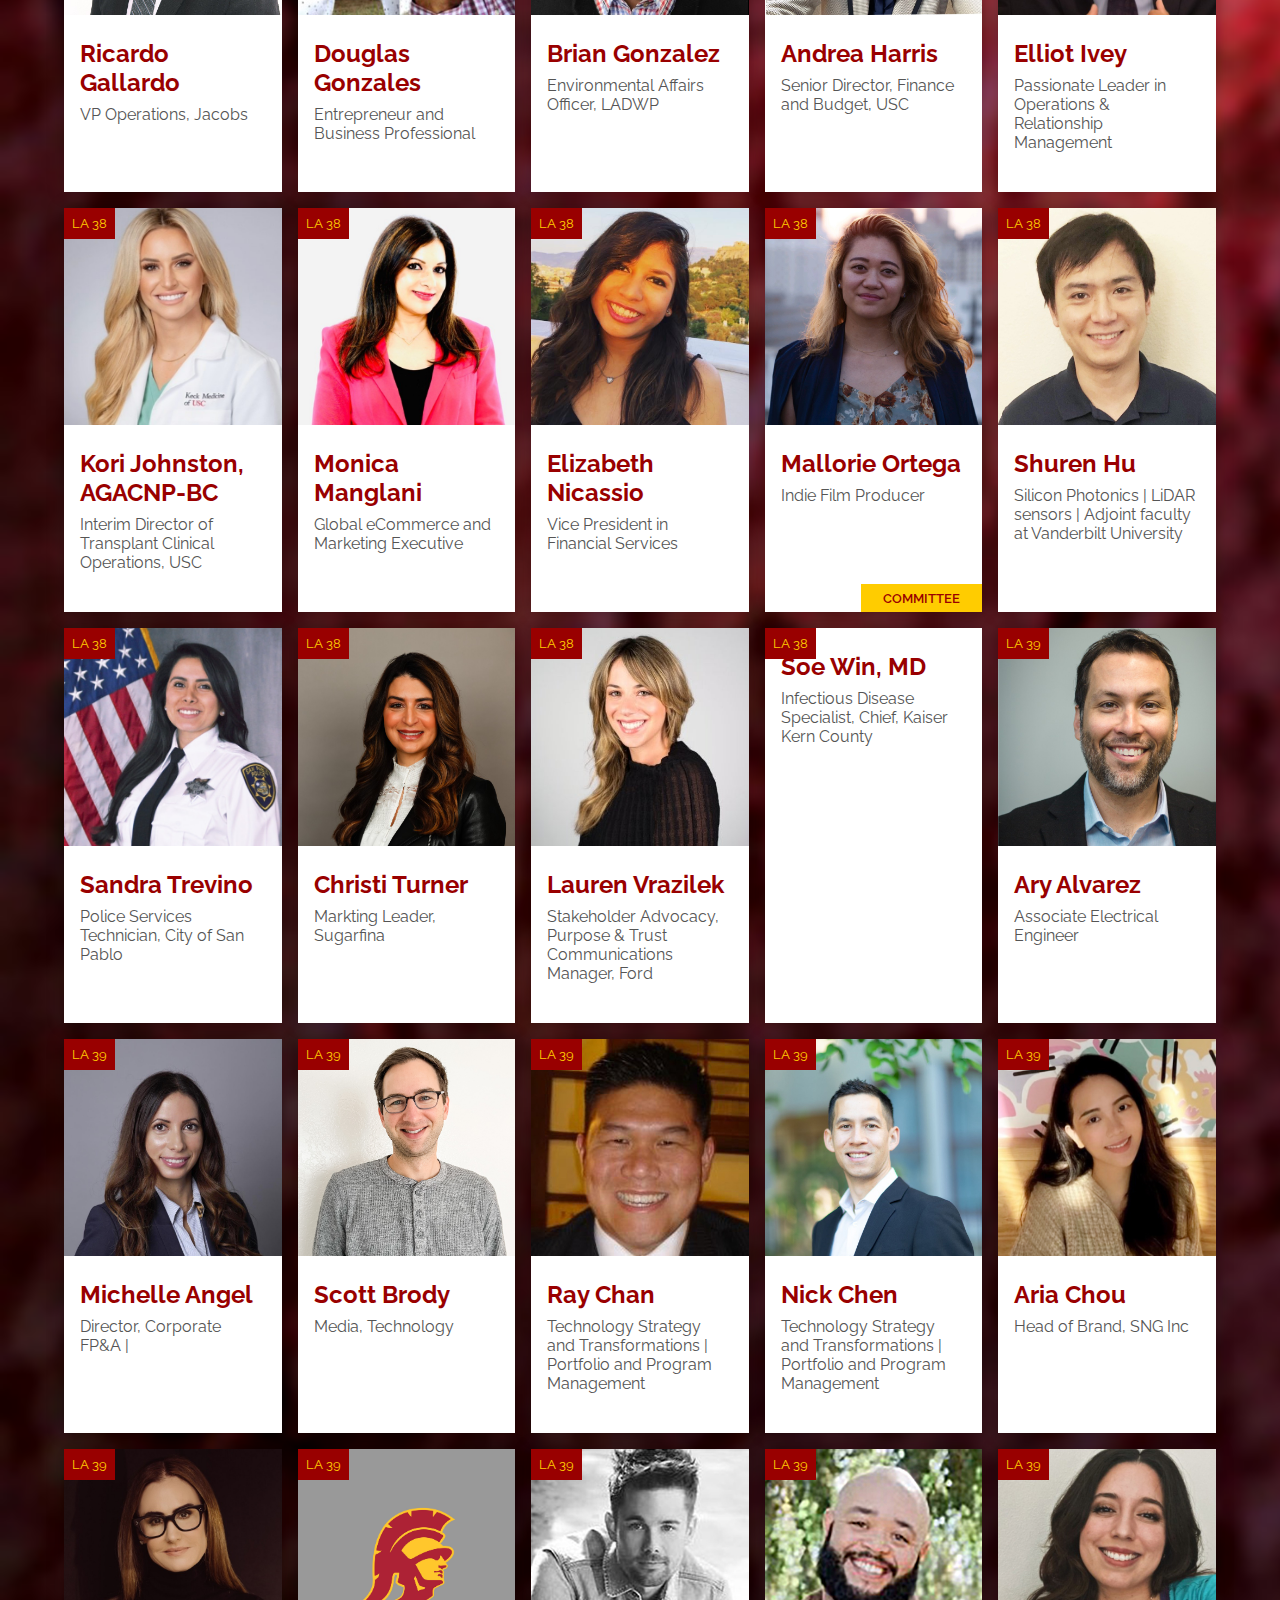
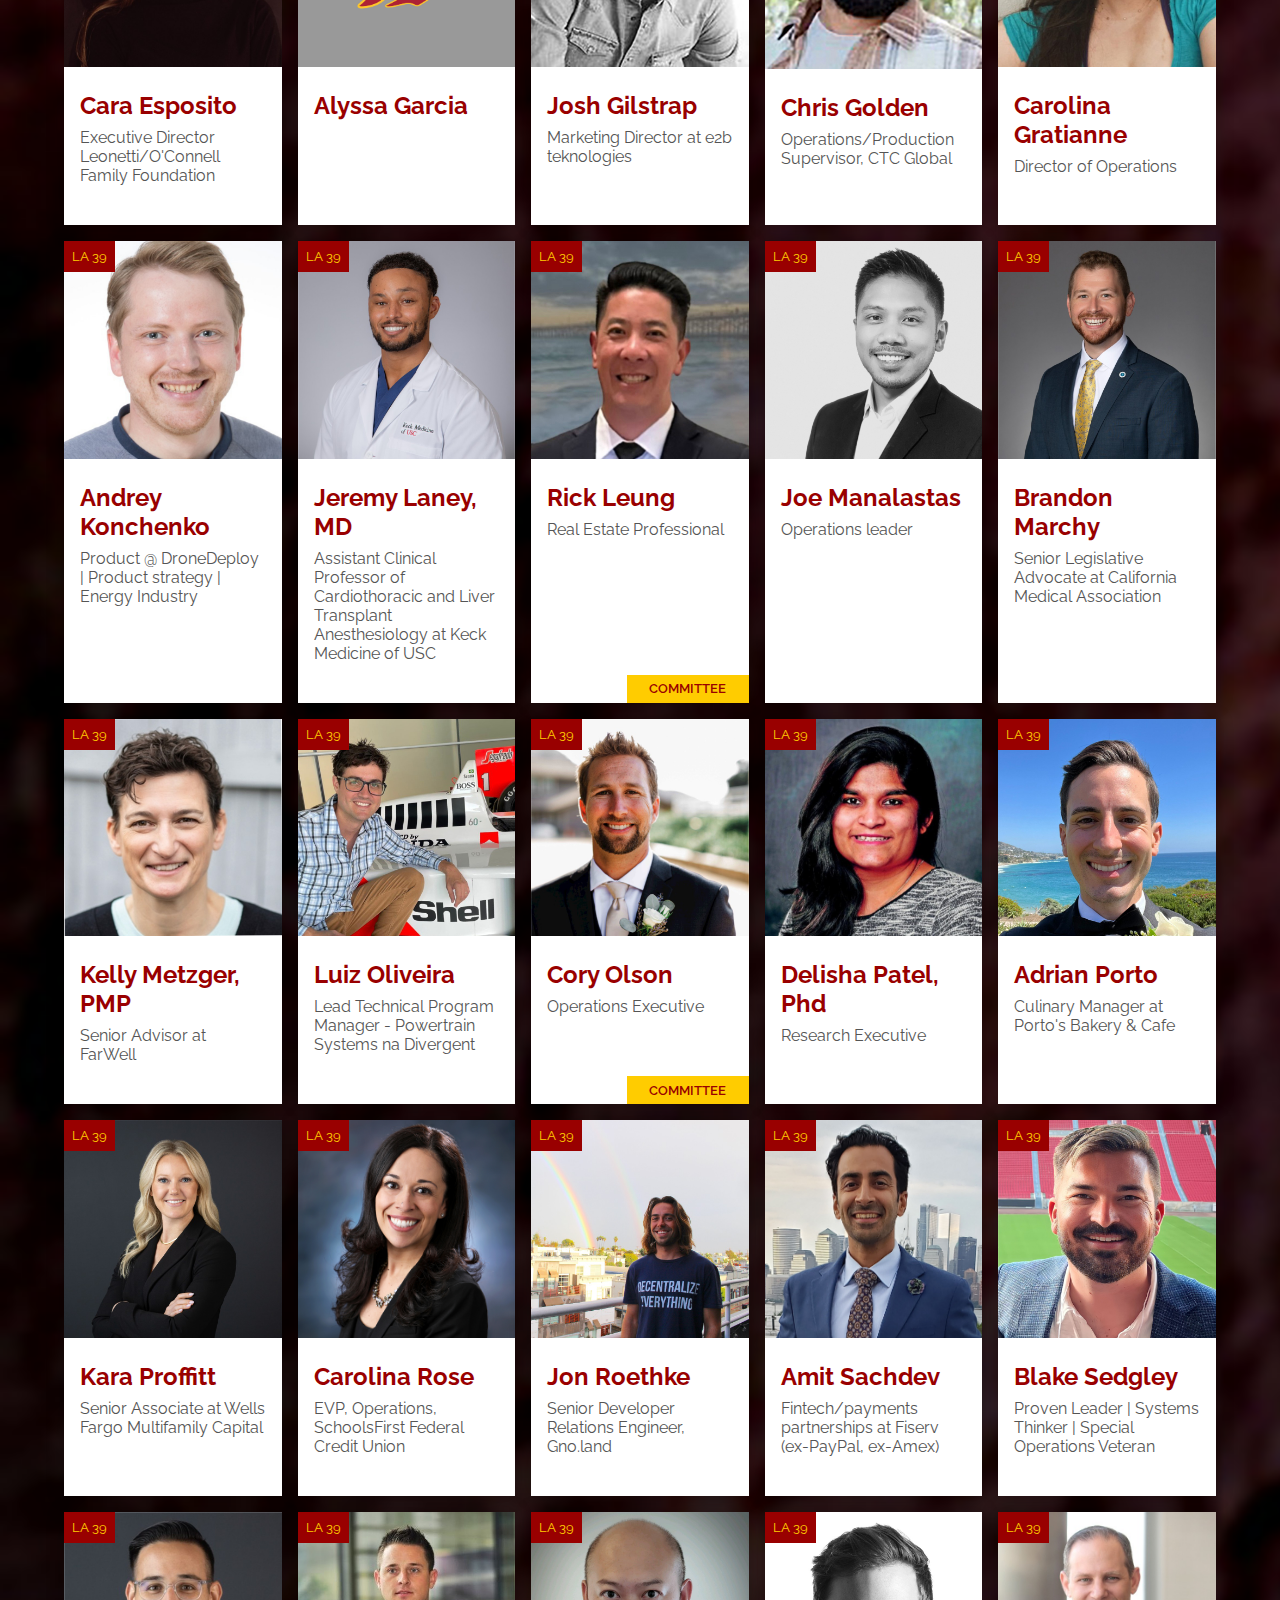
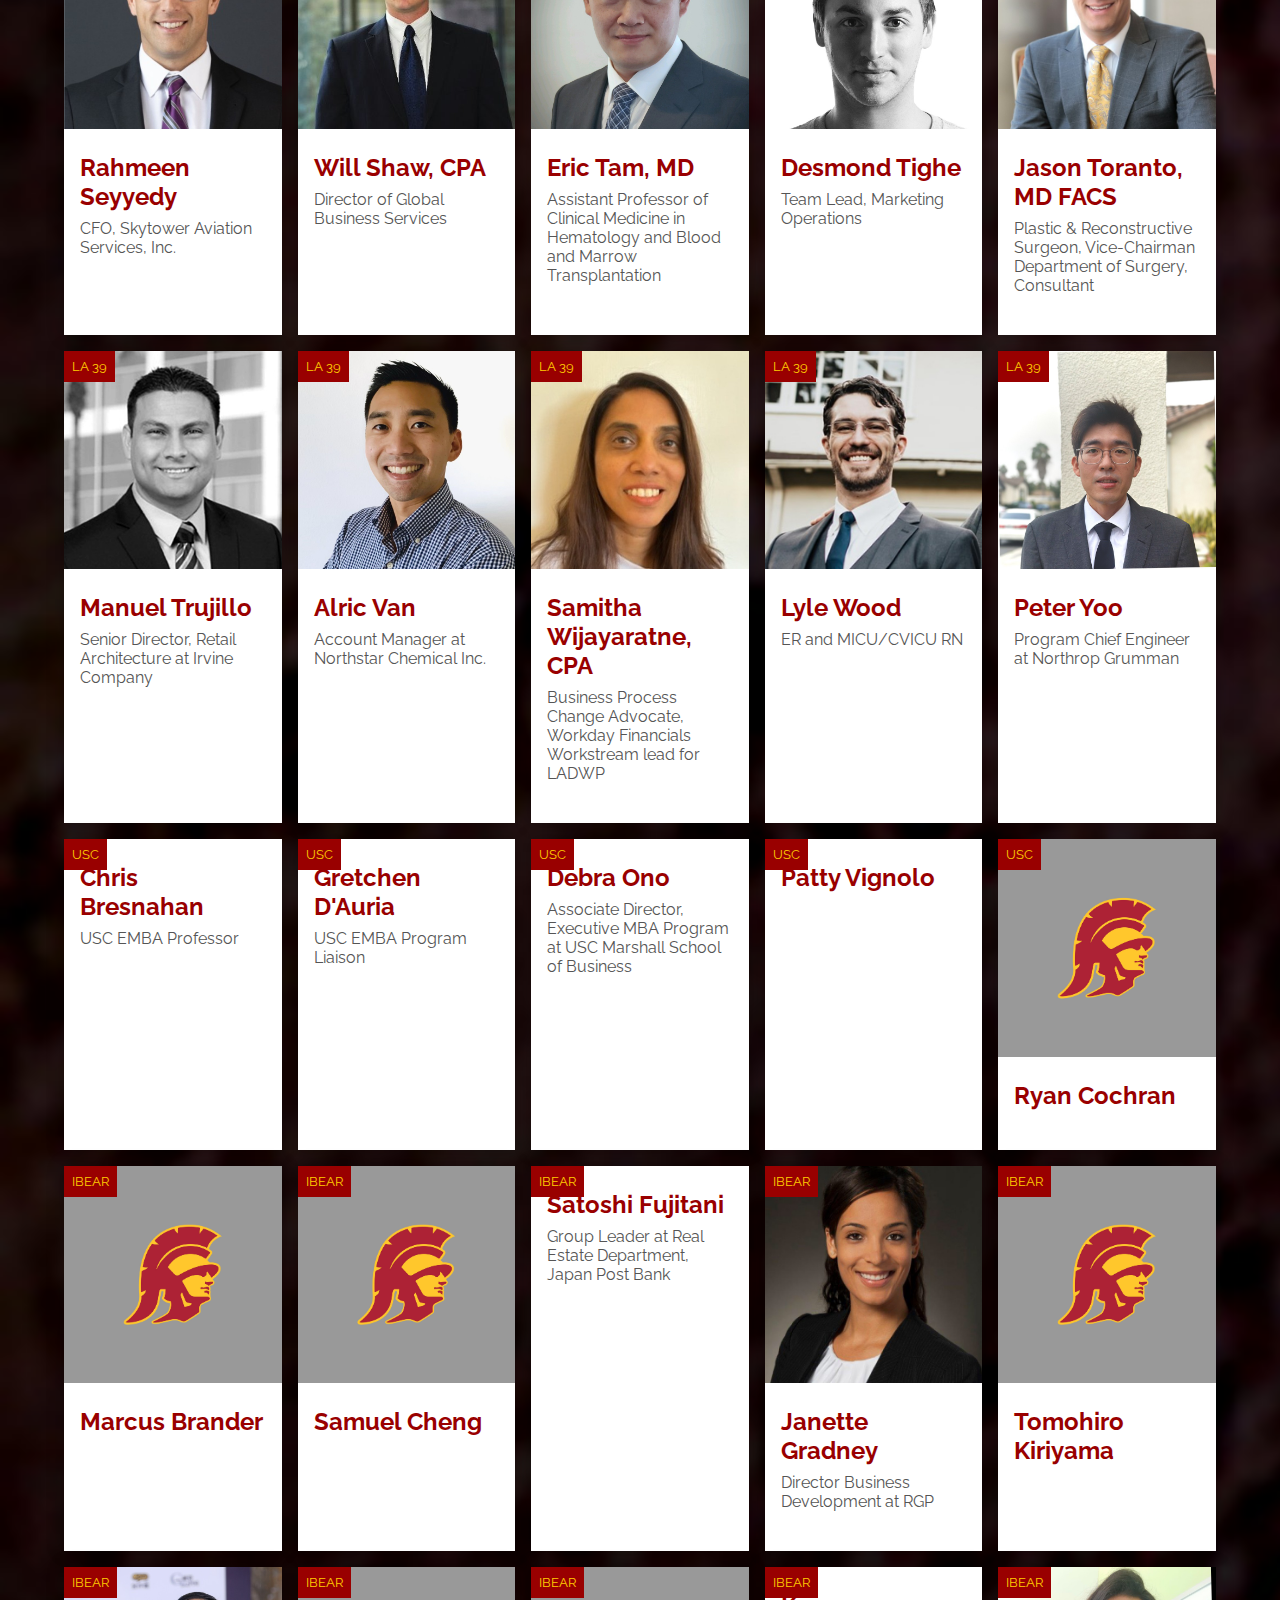
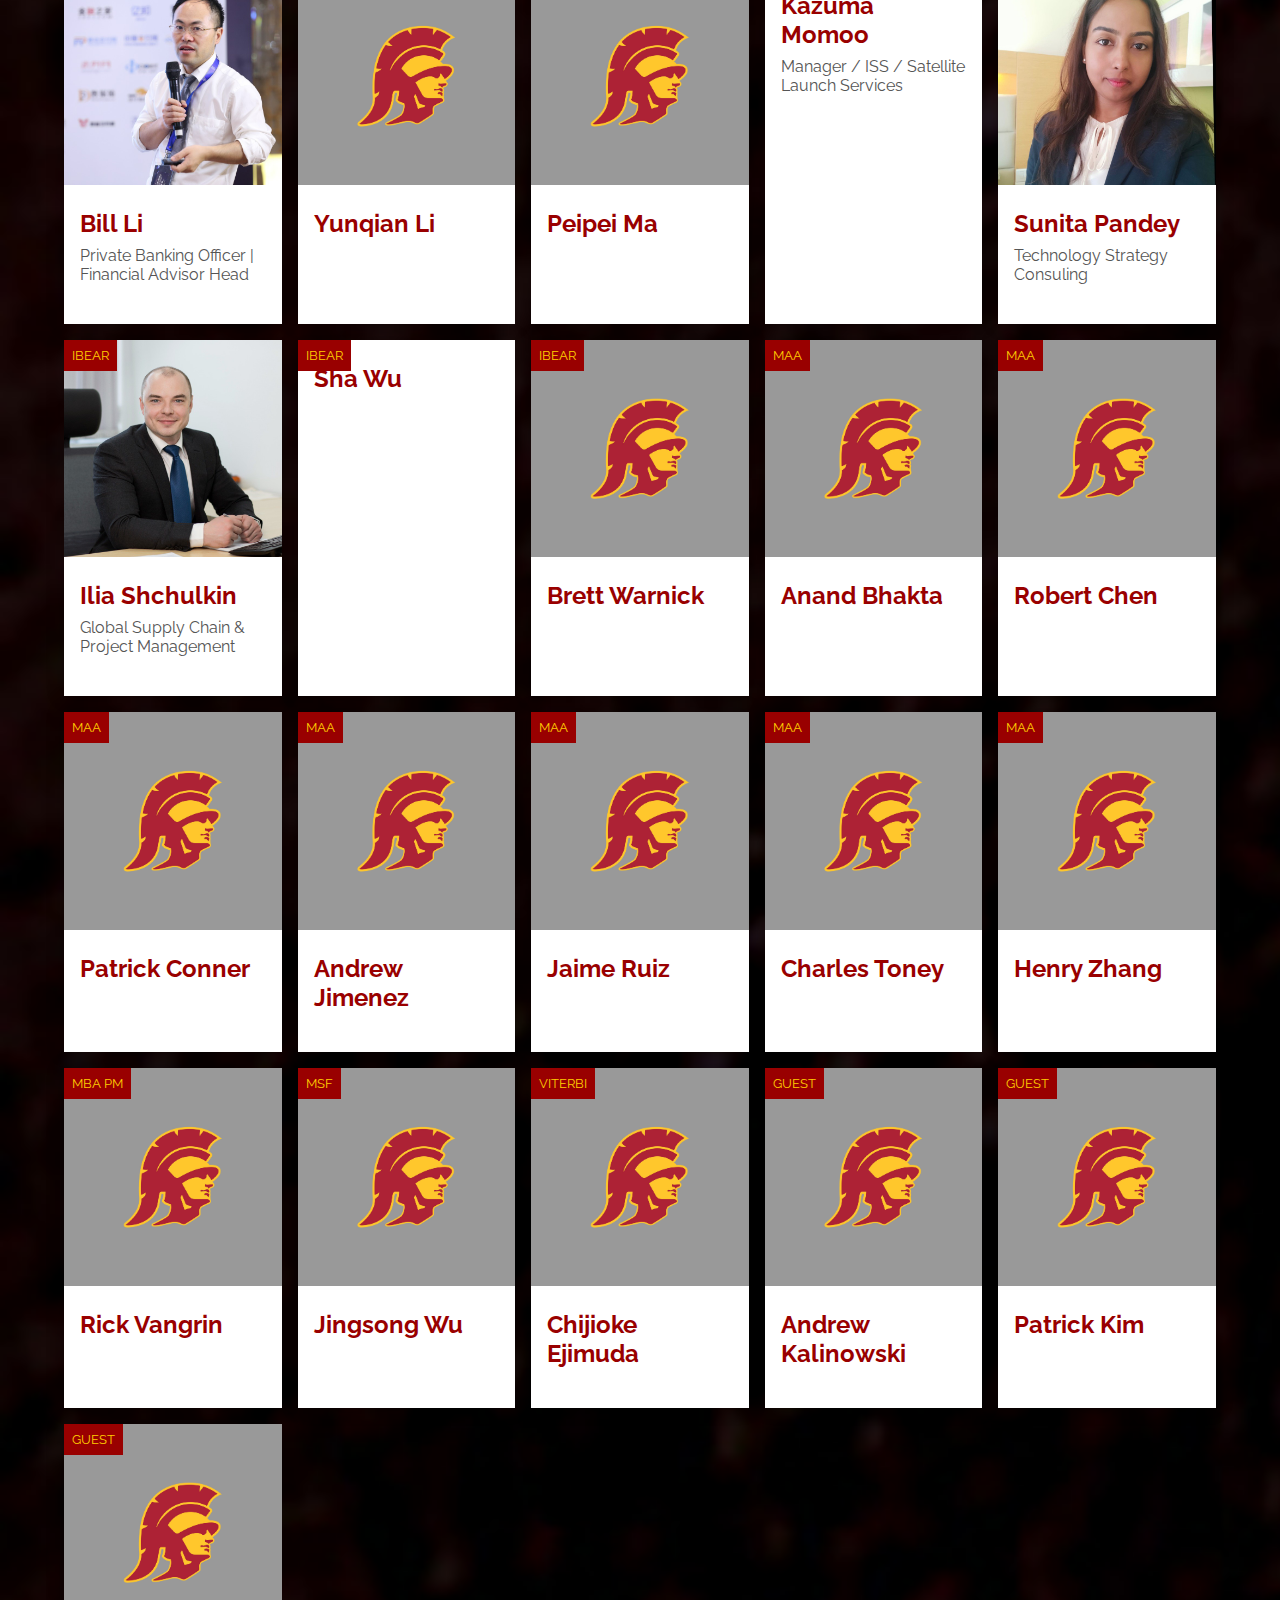
==== commit 36dcfd5c: "Add files via upload" ====
--- a/index.html
+++ b/index.html
@@ -779,9 +779,7 @@
         <div class="img-banner">
             LA 35
         </div>
-        <div class="img-banner-btm">
-            COMMITTEE
-        </div>
+
         <div class="info">
             <h3 class="portfolio-card-title">Ron Perkins</h3>
             <p class="portfolio-card-p">CFO & COO at The Black Tux and Market</p>
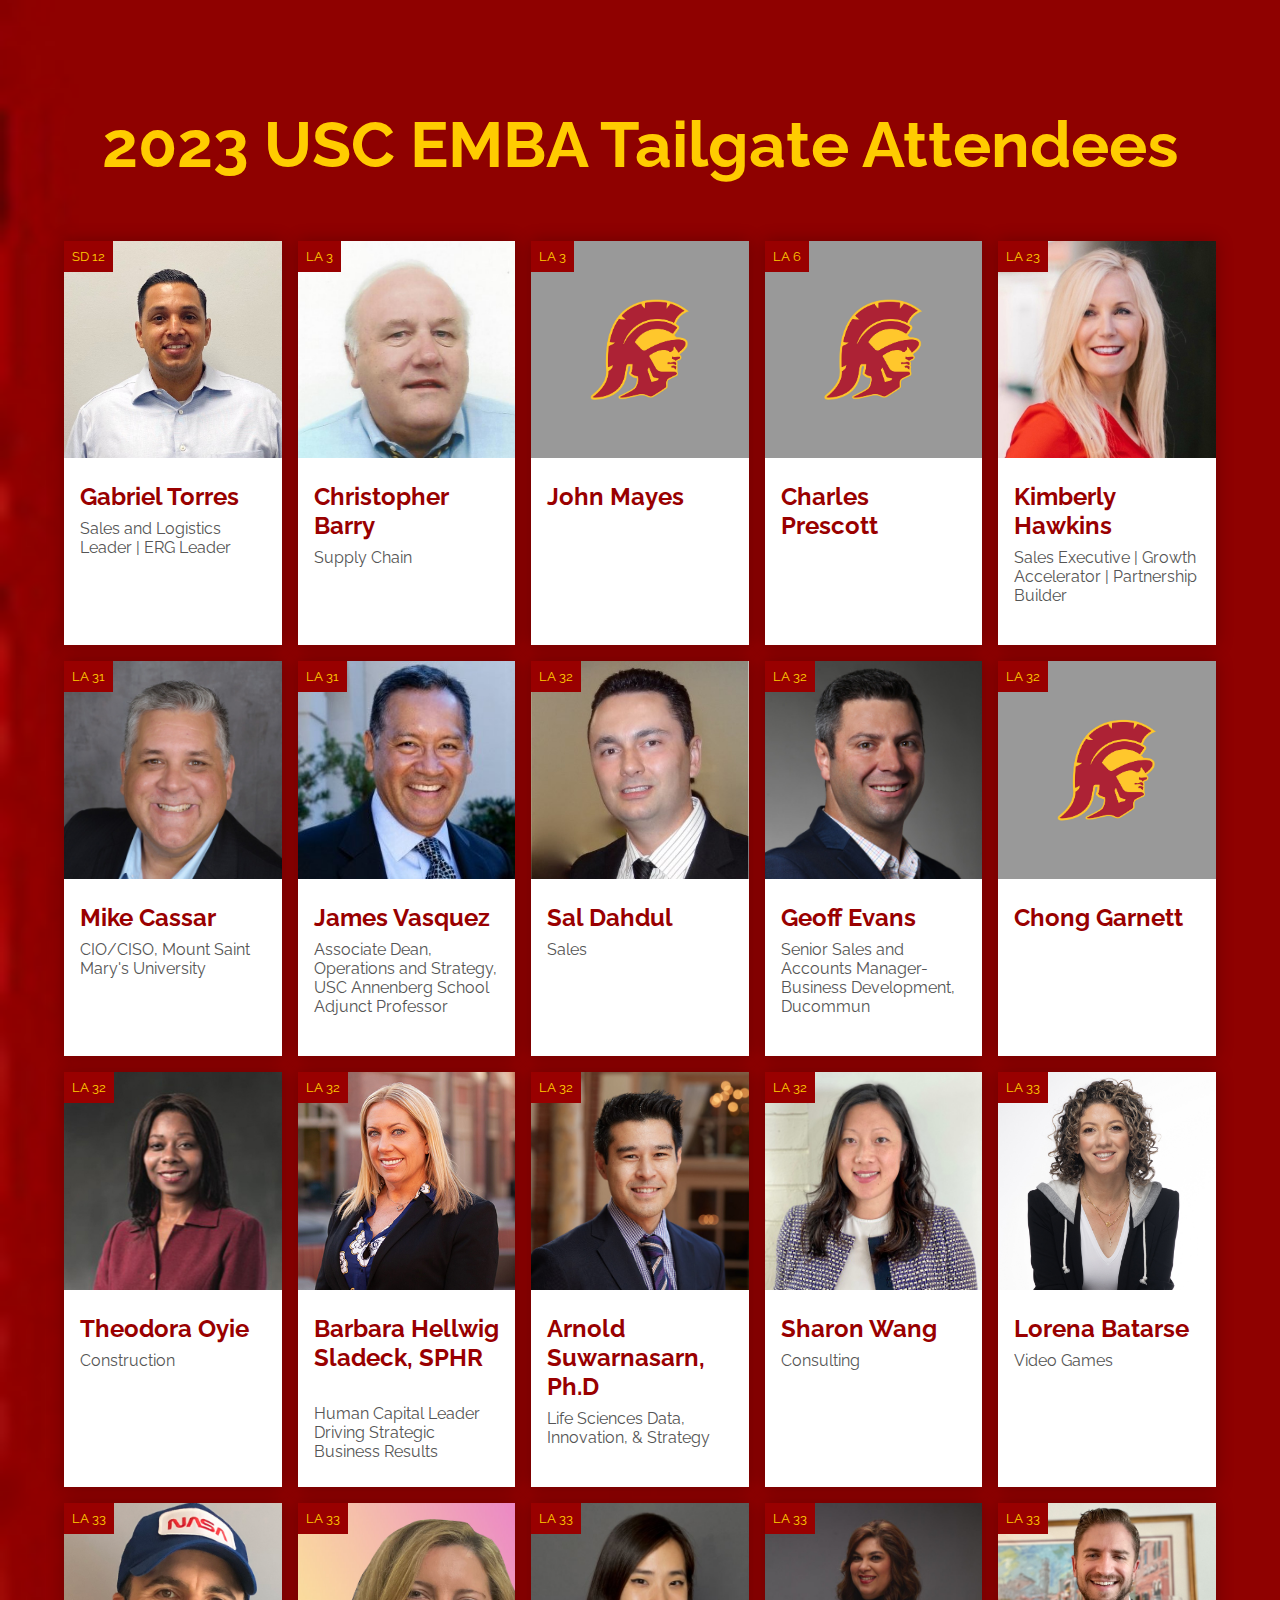
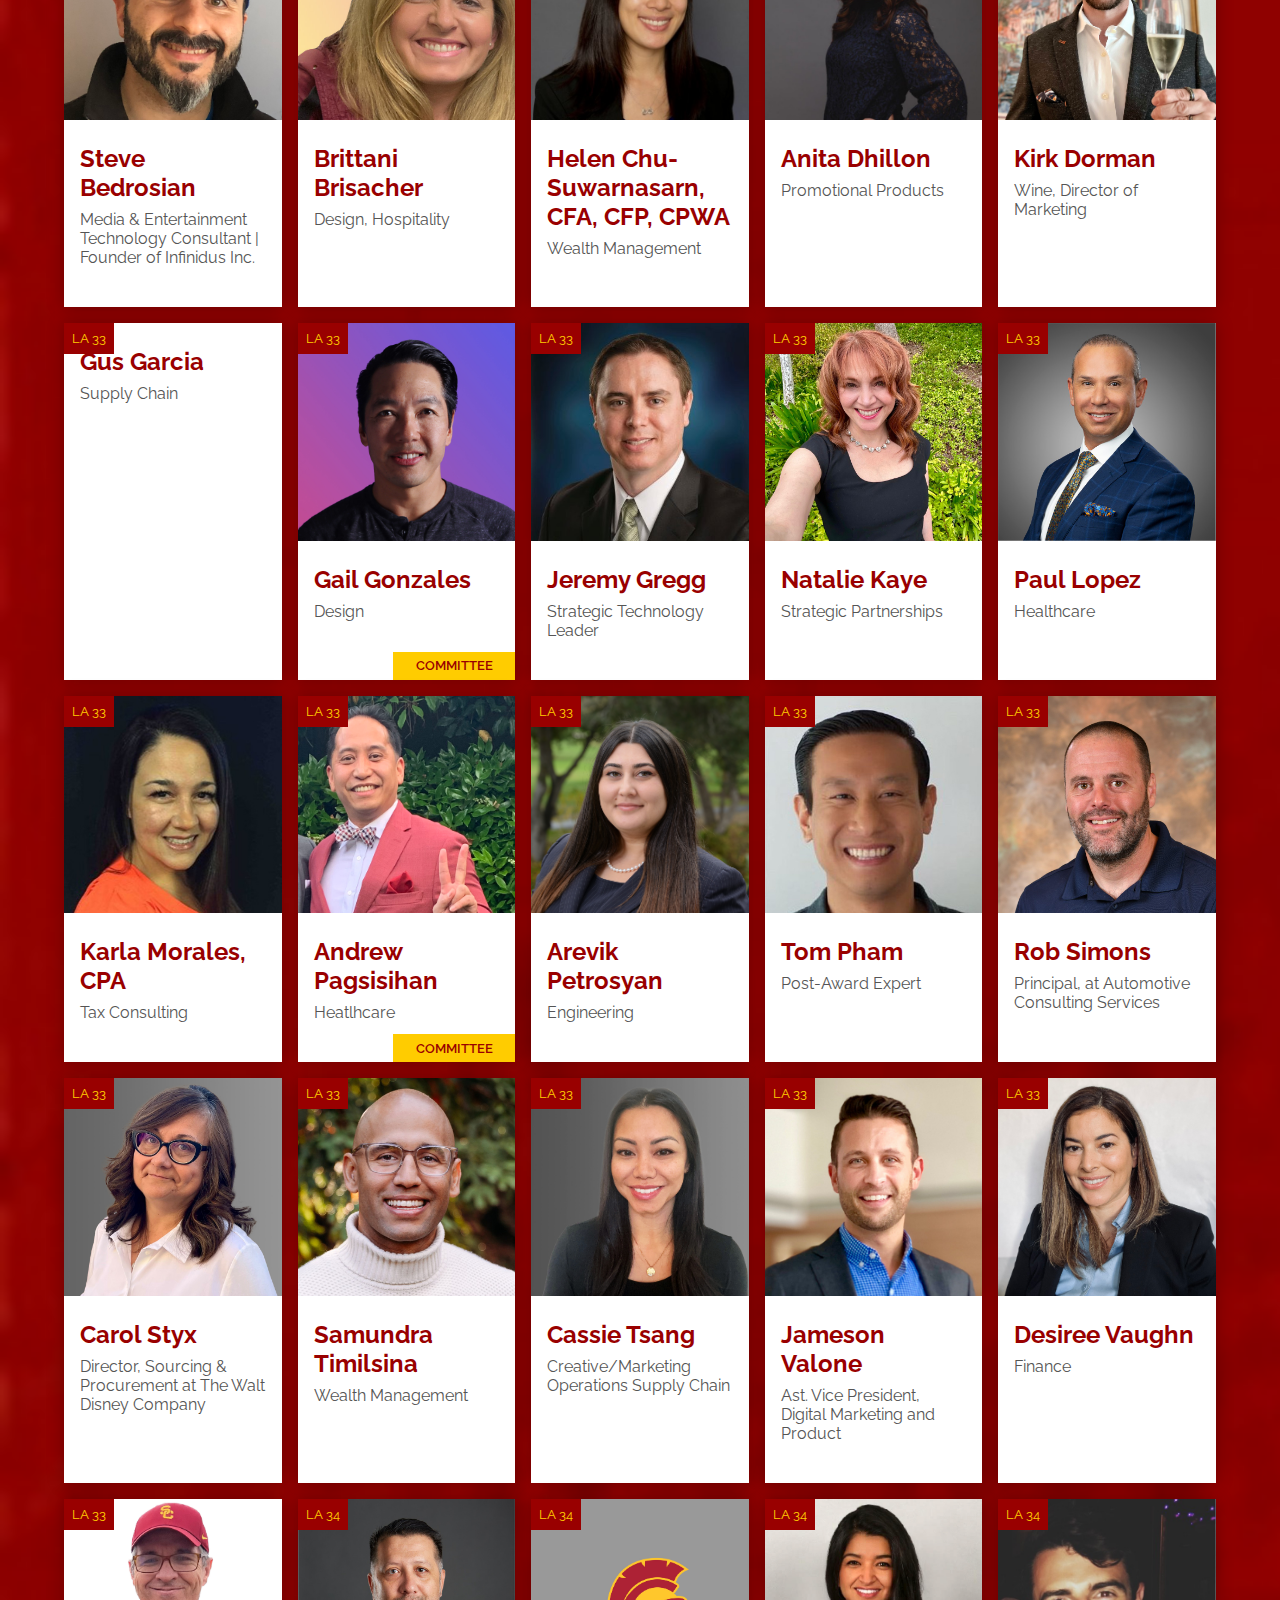
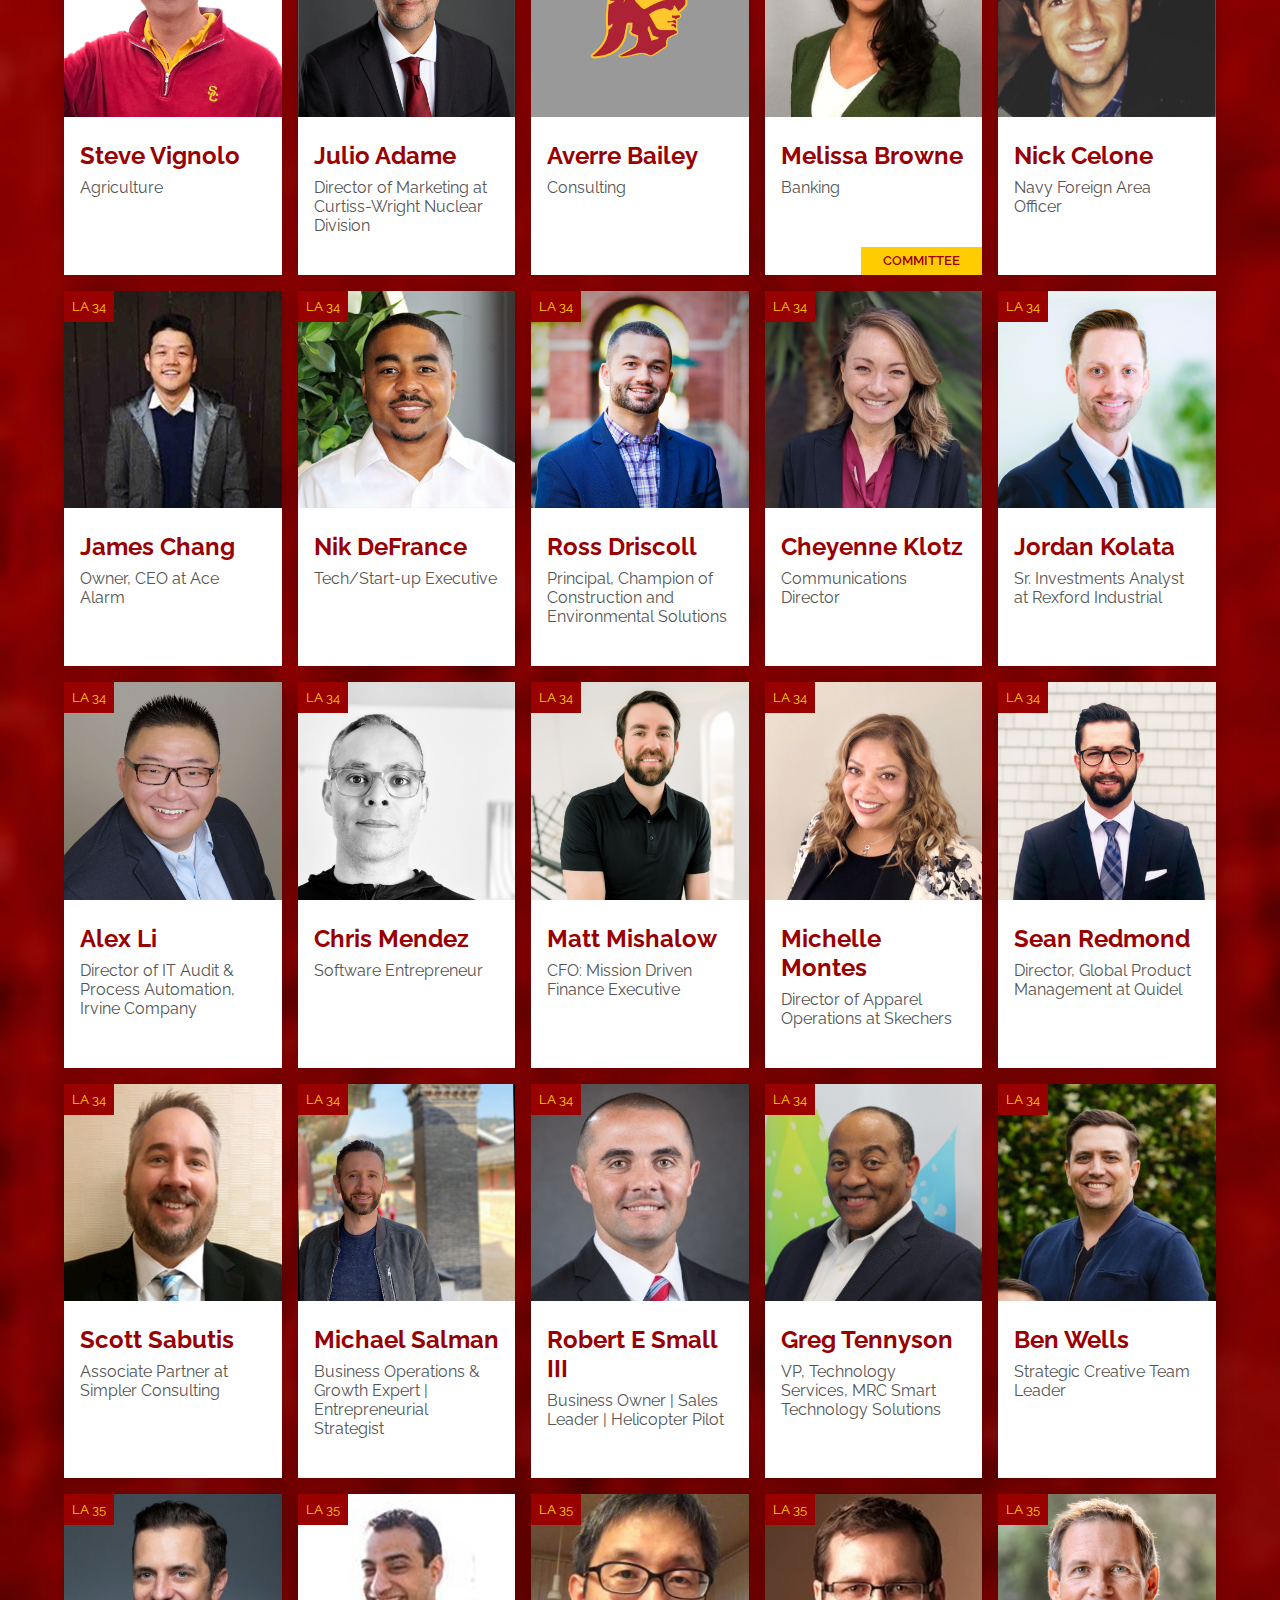
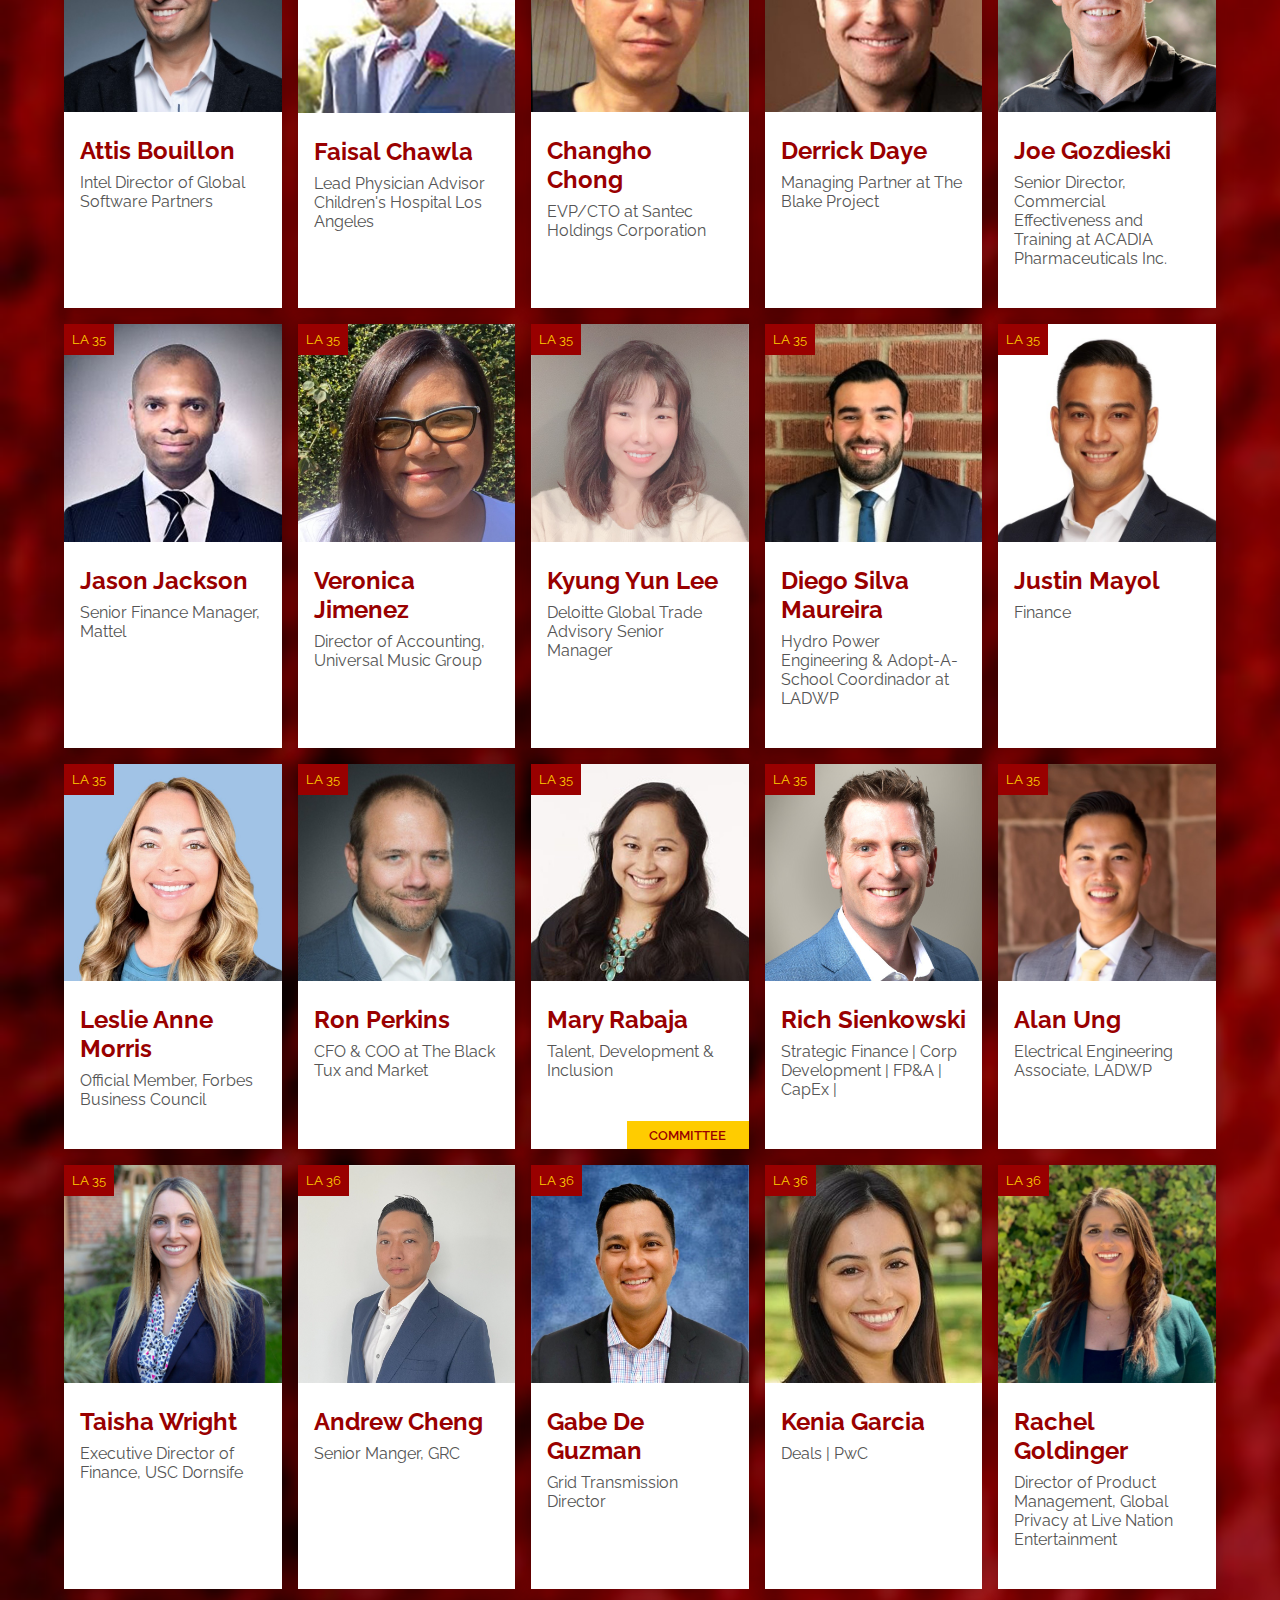
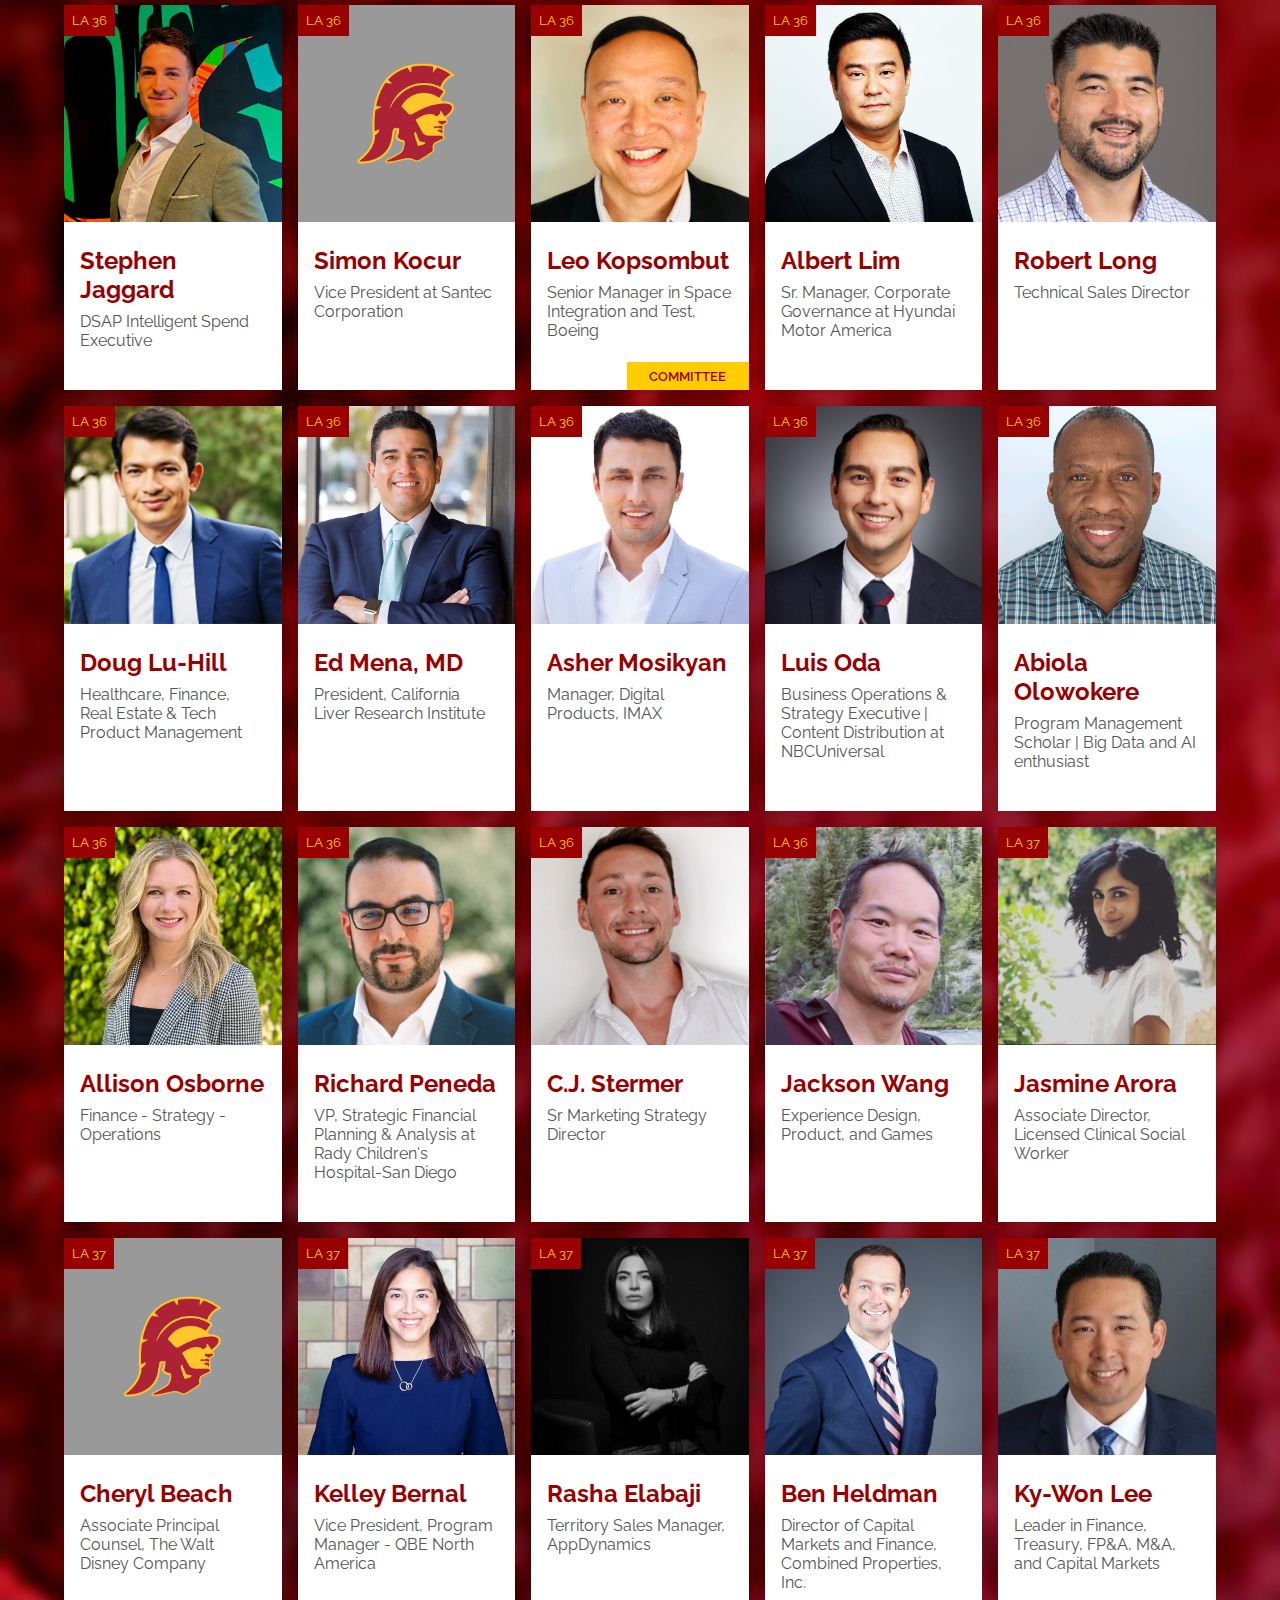
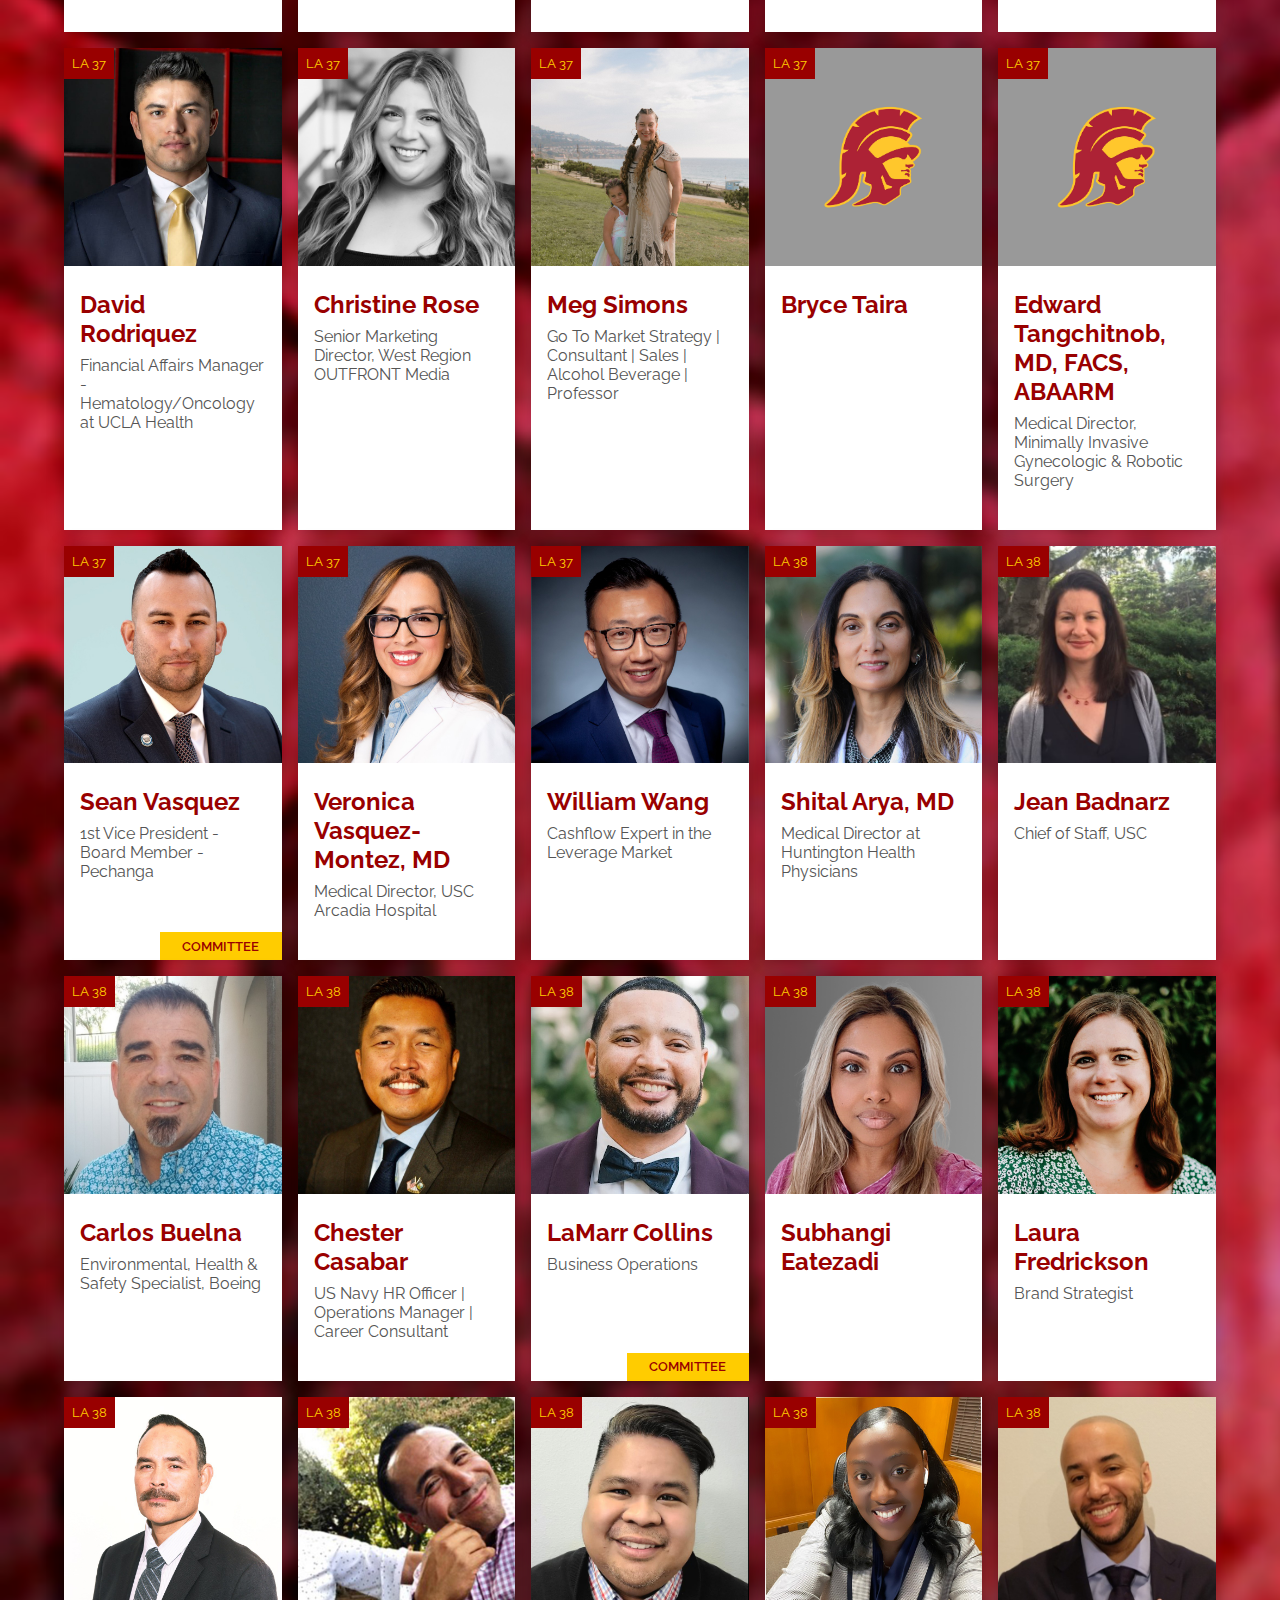
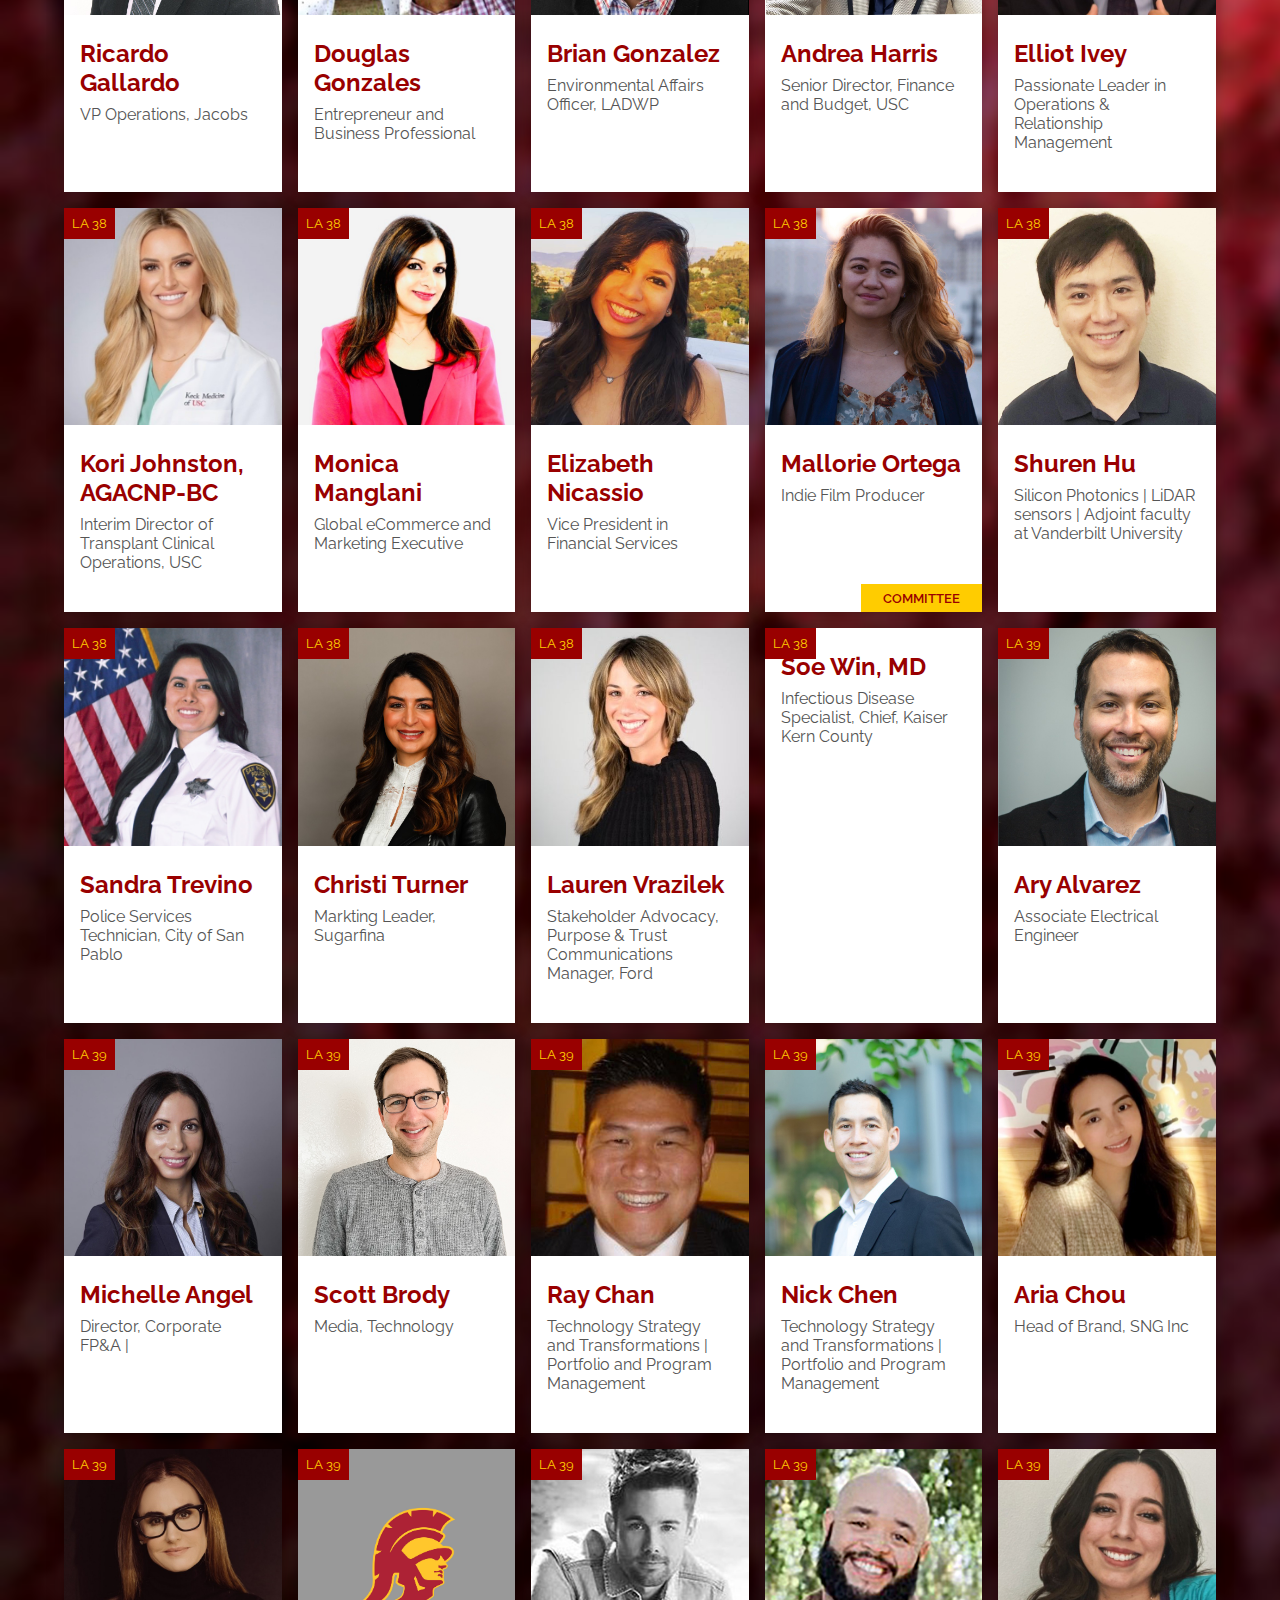
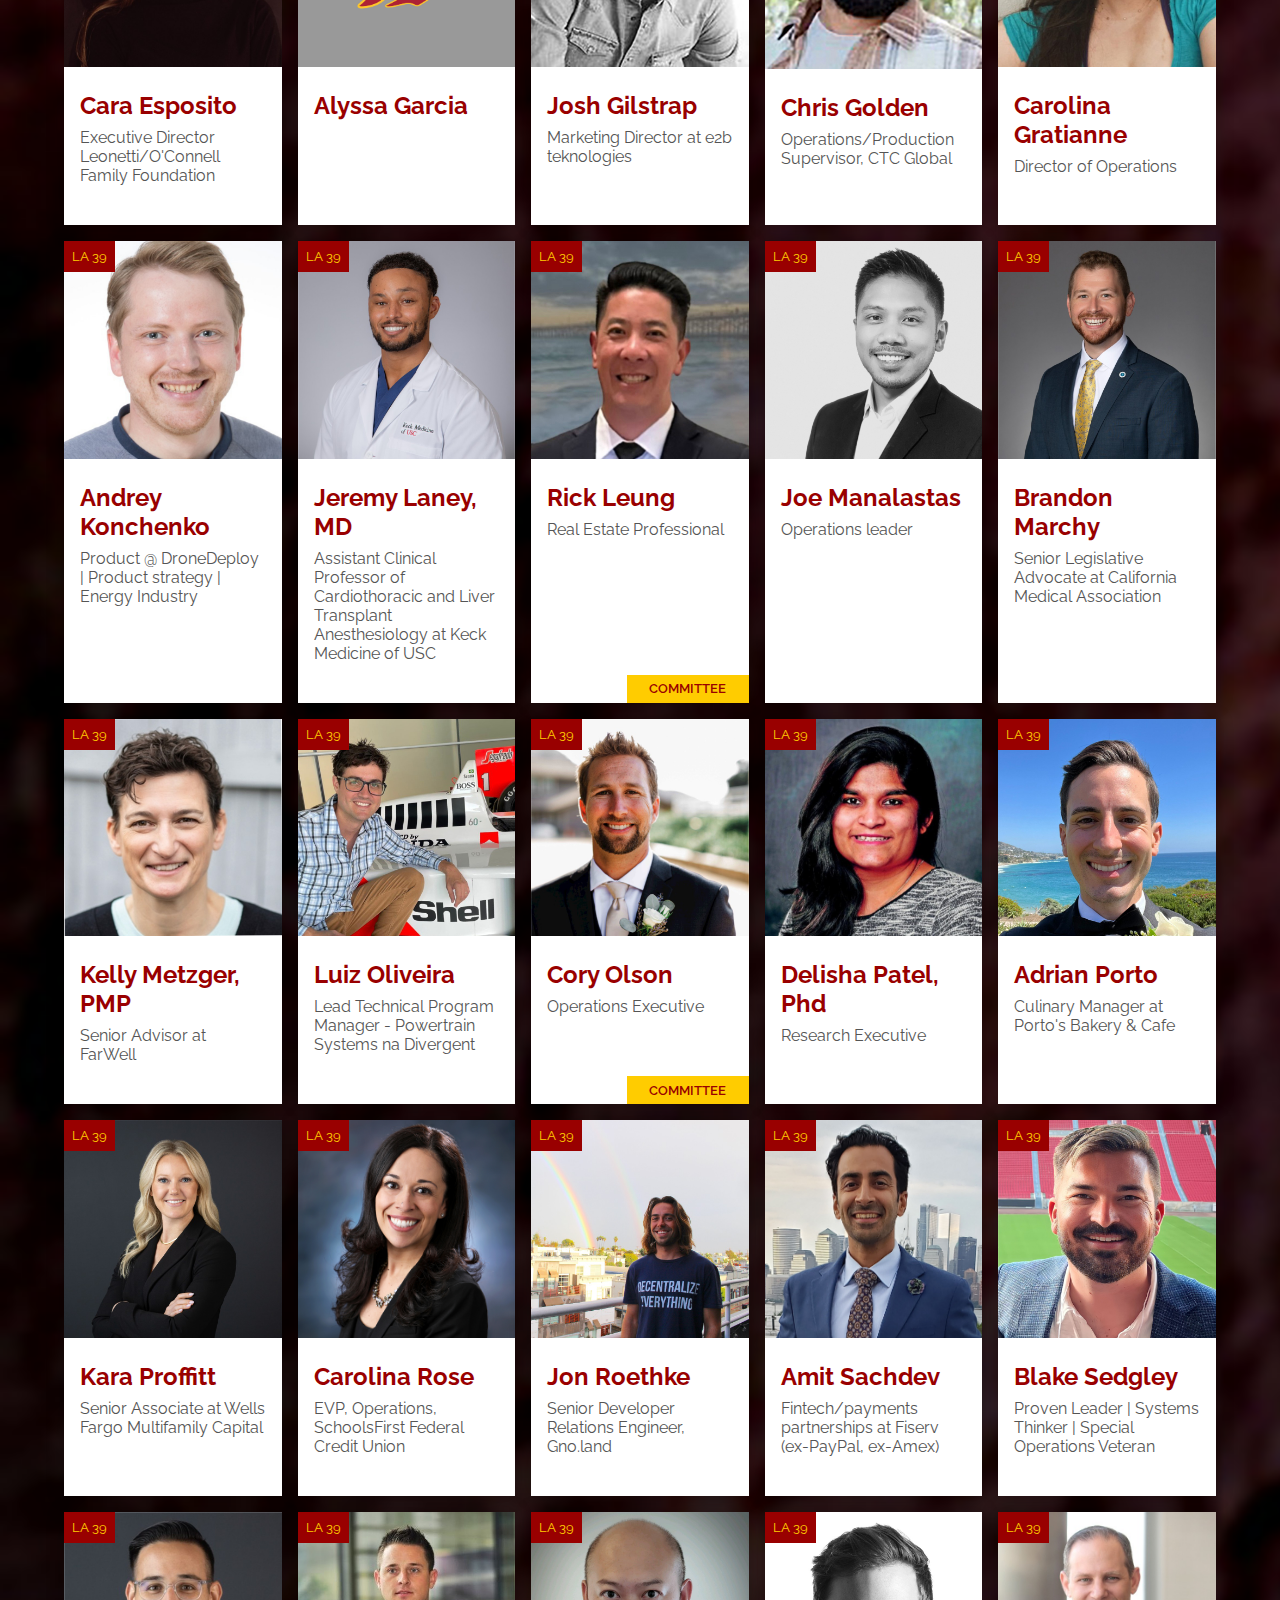
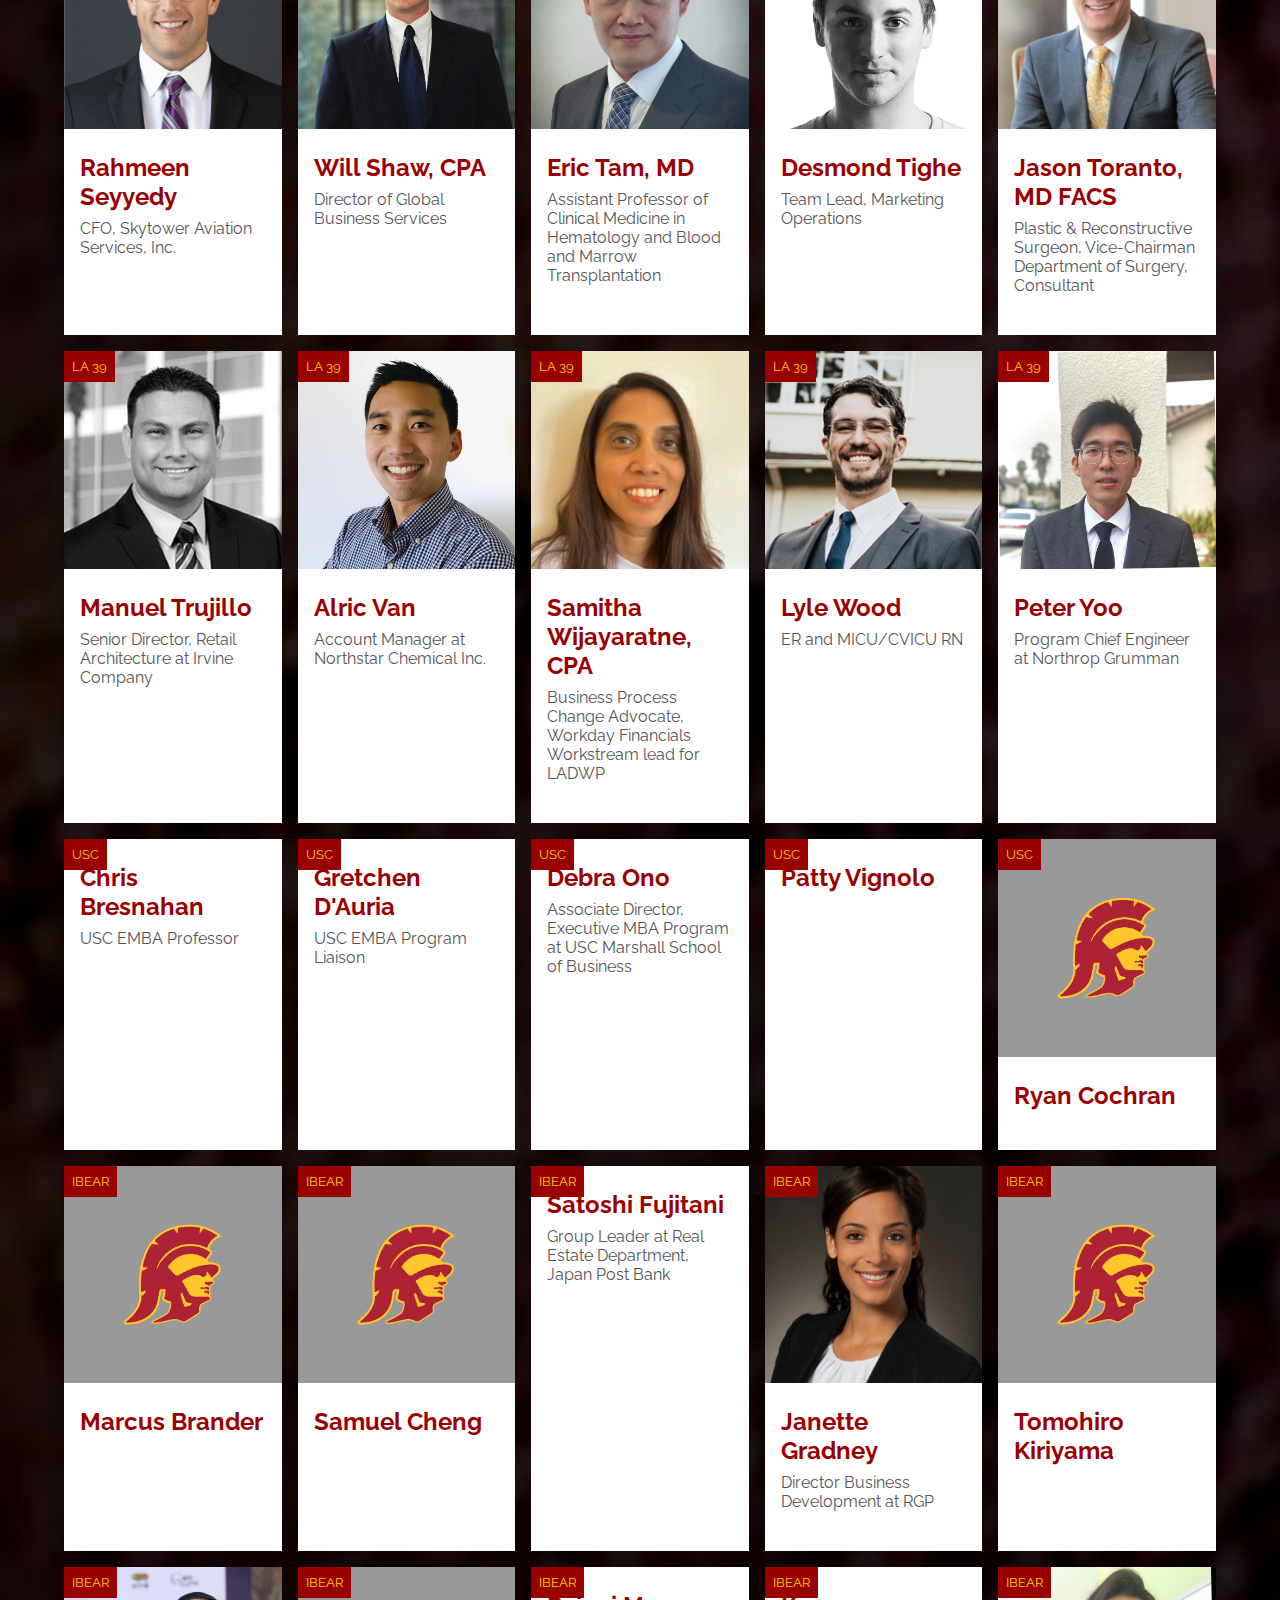
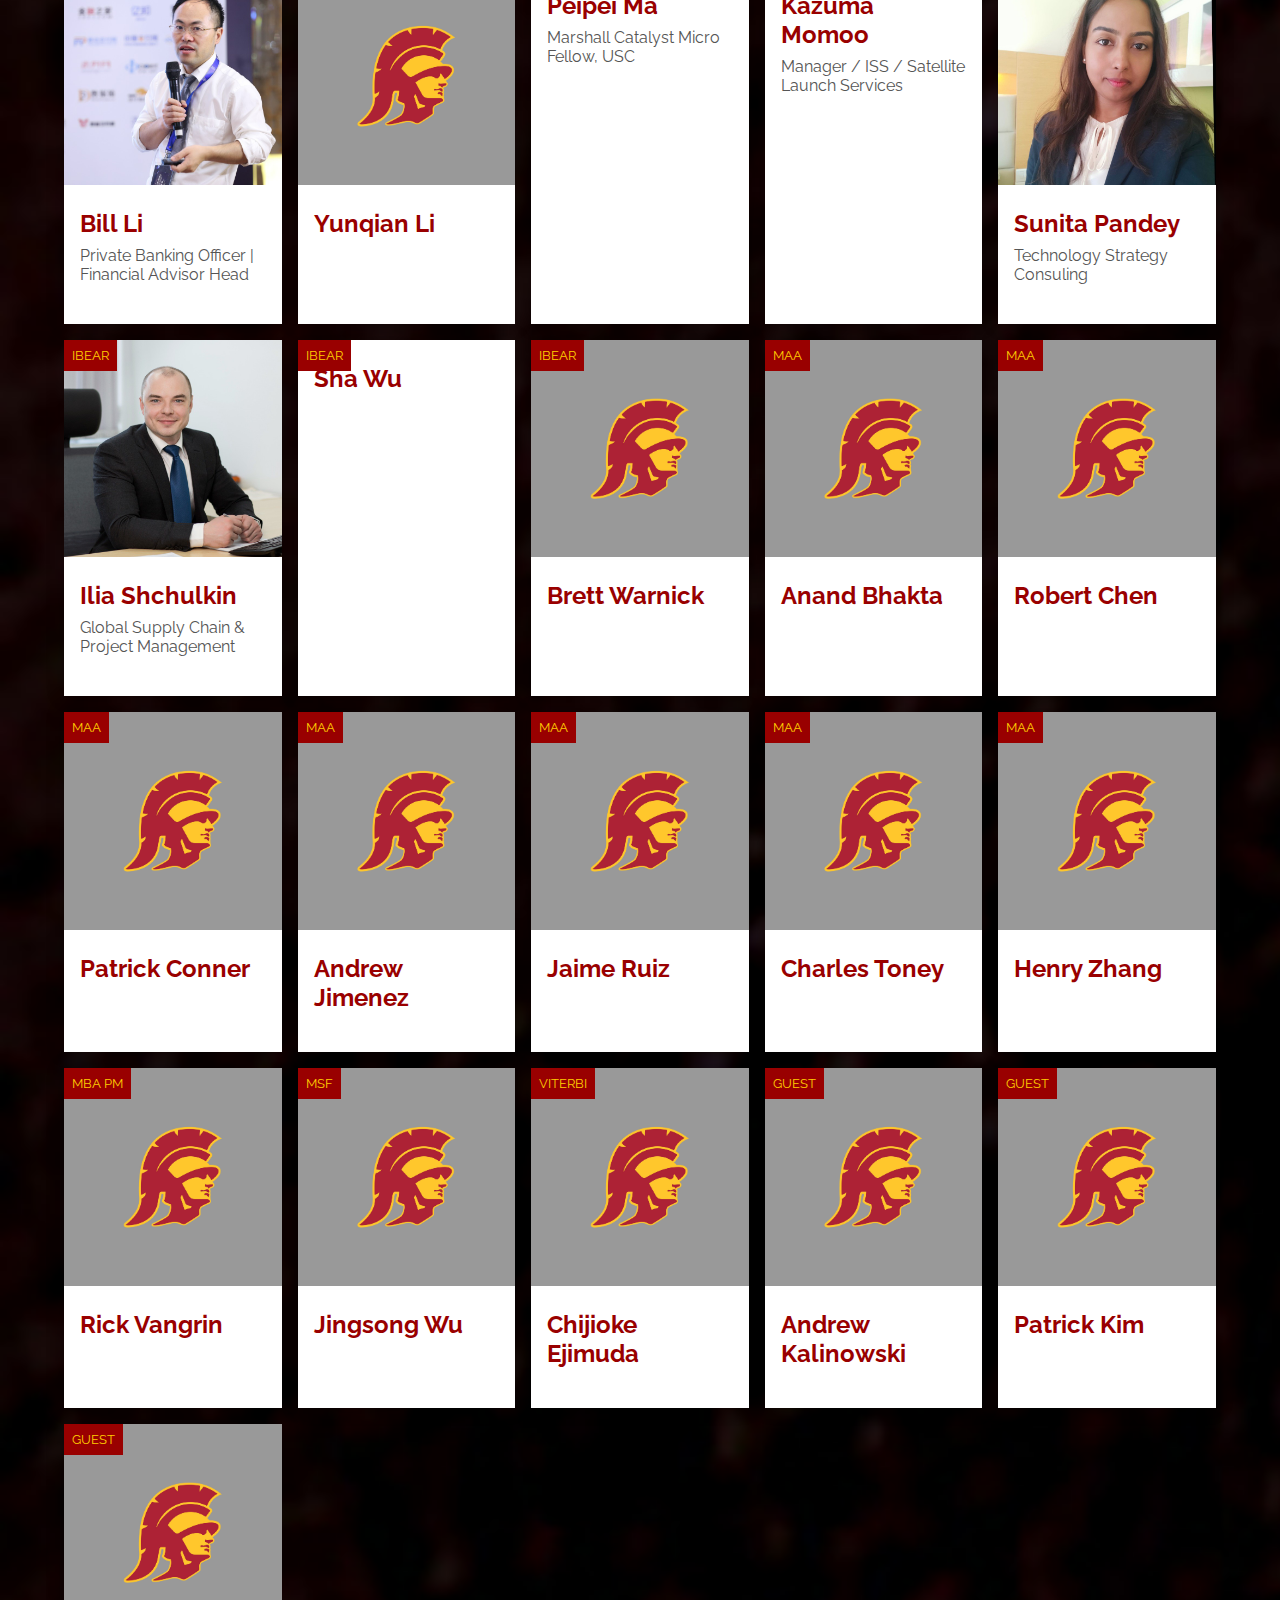
==== commit 7b8a8854: "Add files via upload" ====
--- a/index.html
+++ b/index.html
@@ -2002,13 +2002,13 @@
             </div>
             <!-- ibear-->
             <div class="portfolio-card">
-                <img src="images/33/profile.jpg" class="image" alt="">
+                <img src="images/ibear/ibear_peipei_ma.jpeg" class="image" alt="">
                 <div class="img-banner">
                     IBEAR
                 </div>
                 <div class="info">
                     <h3 class="portfolio-card-title">Peipei Ma</h3>
-                    <p class="portfolio-card-p"></p>
+                    <p class="portfolio-card-p">Marshall Catalyst Micro Fellow, USC</p>
                 </div>
             </div>
             <!-- ibear-->
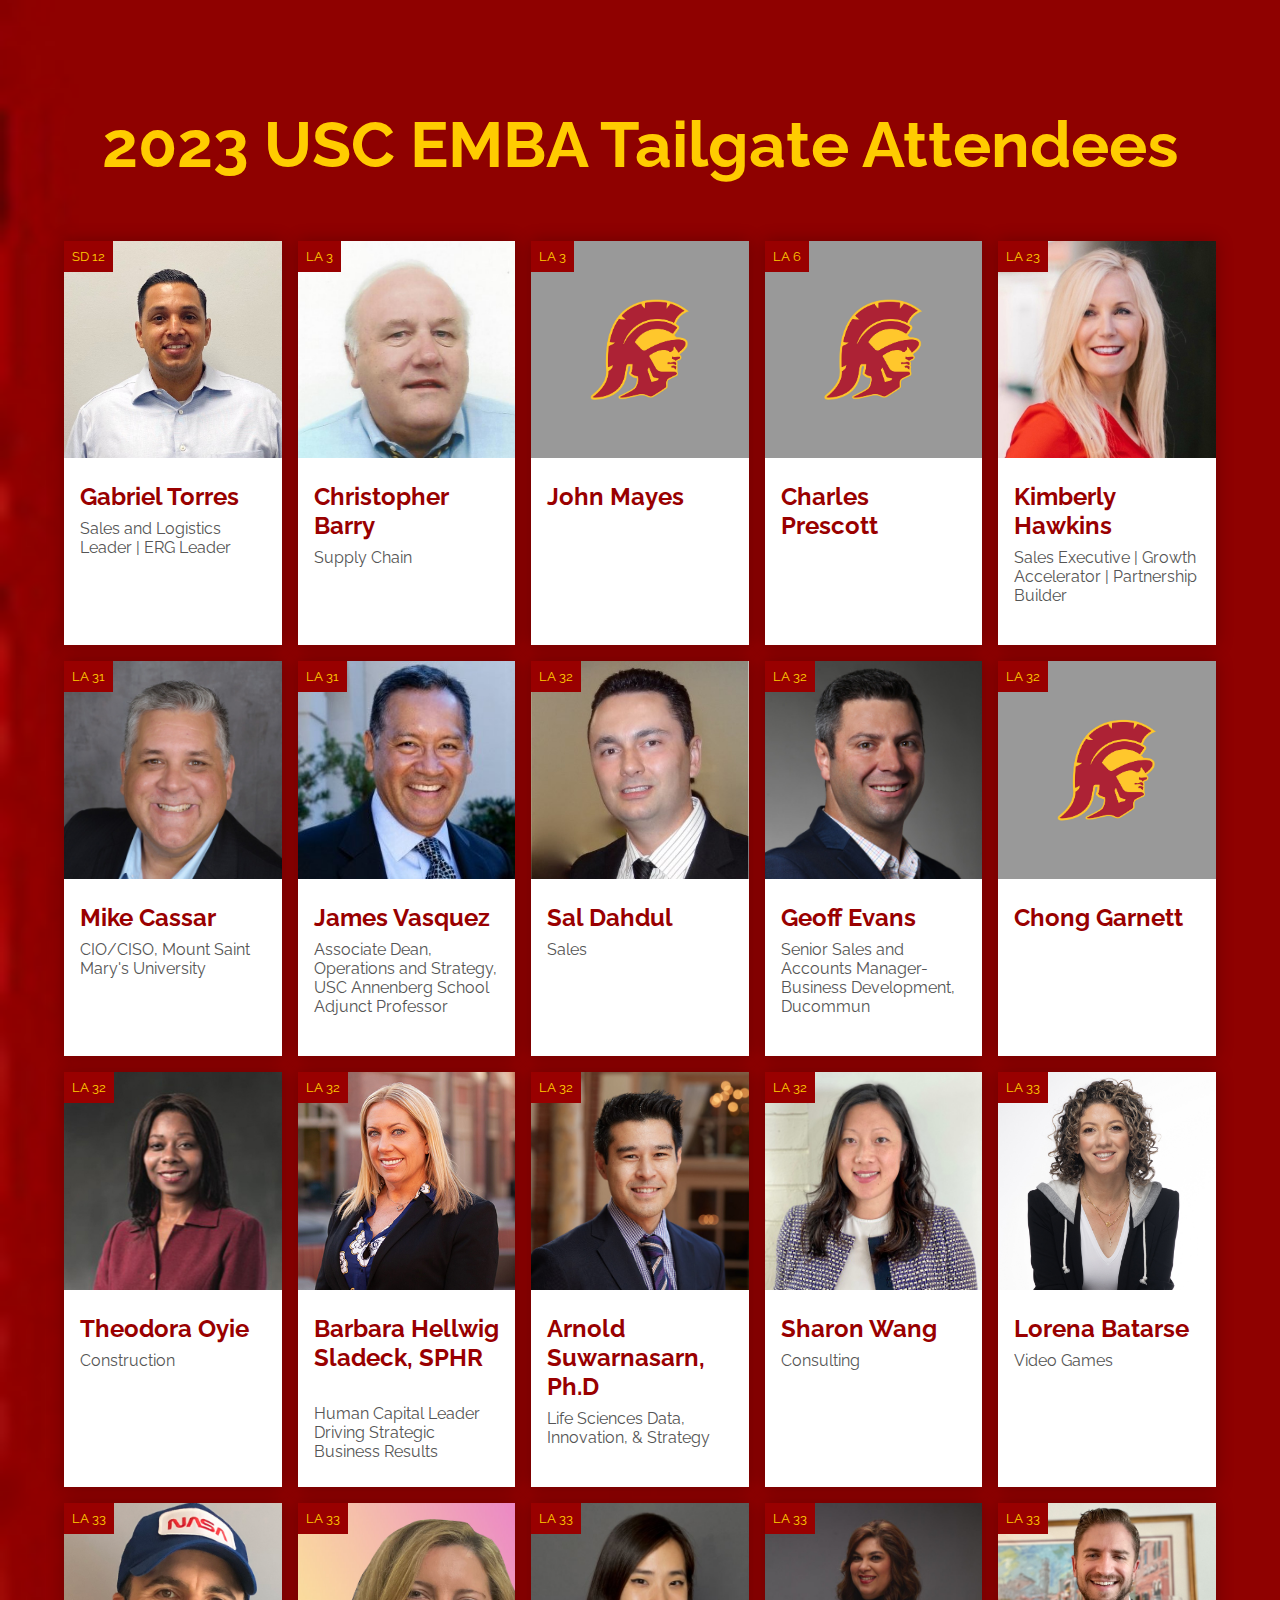
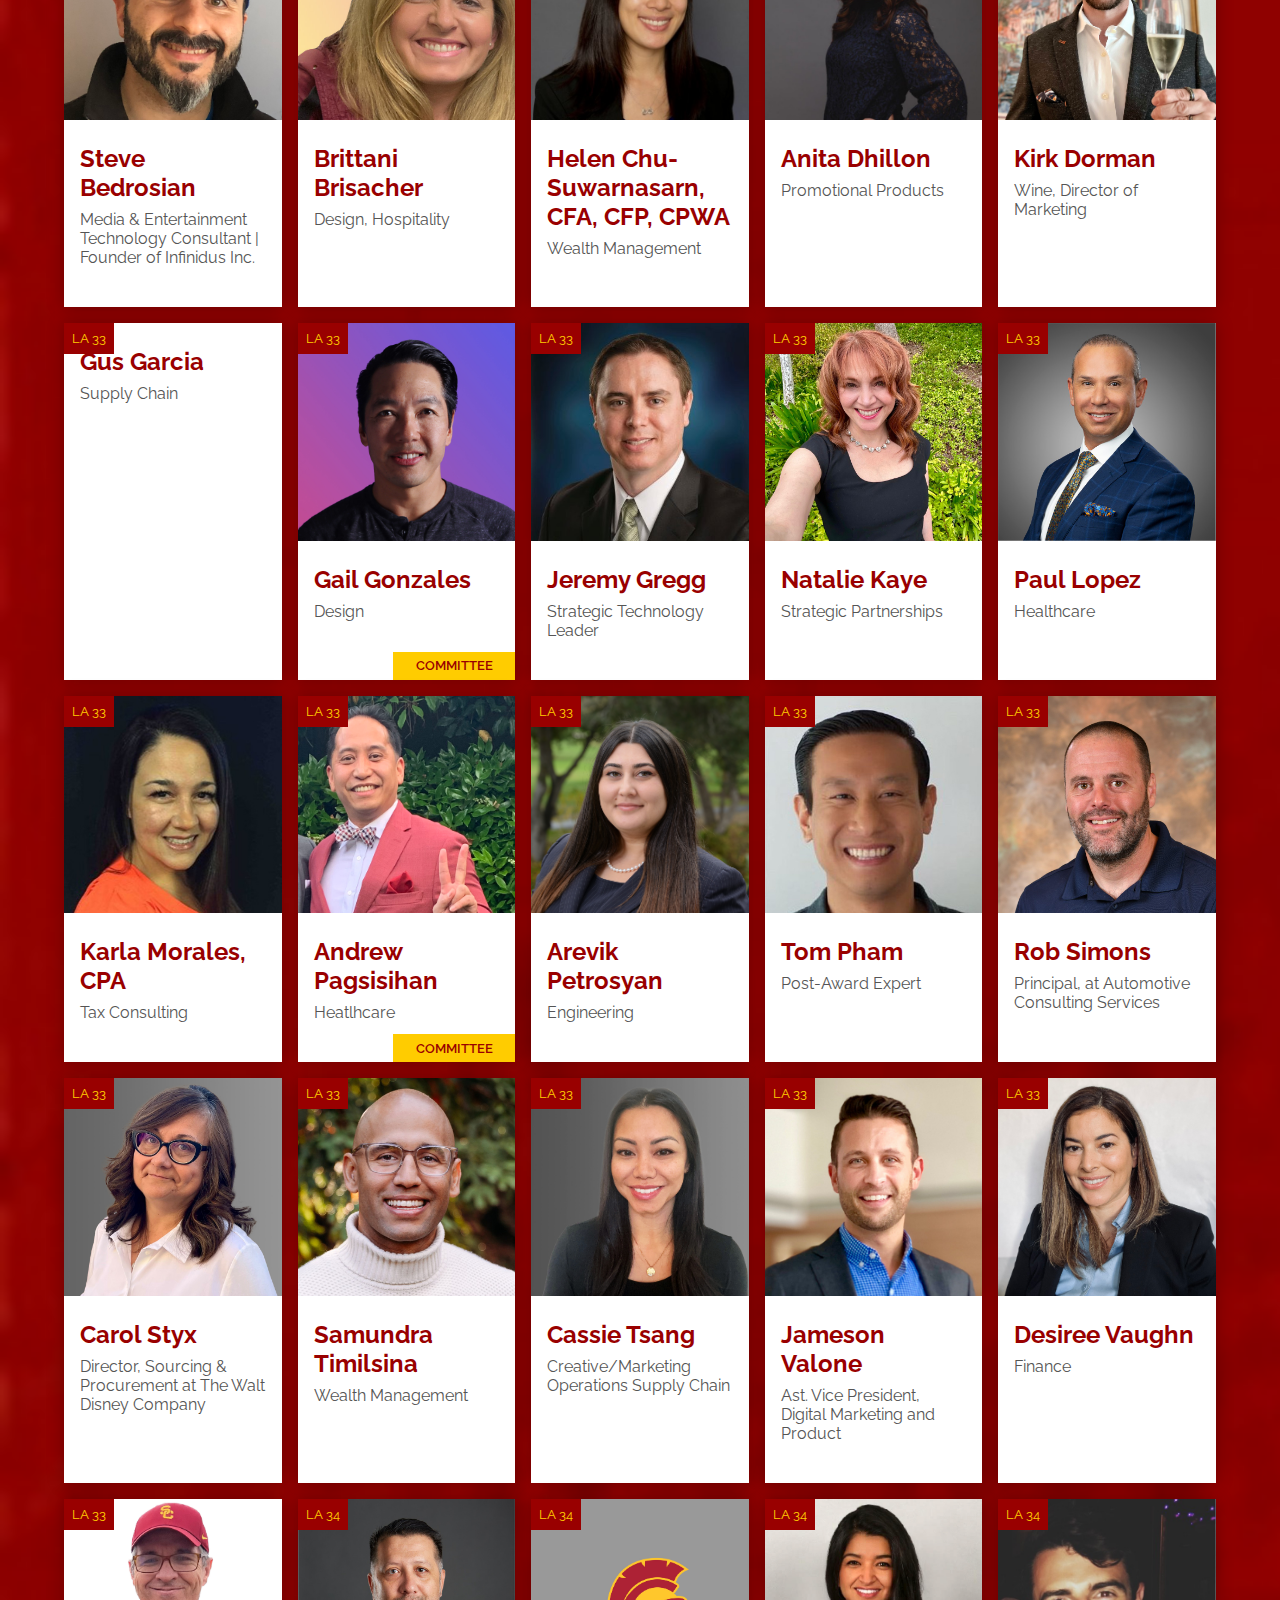
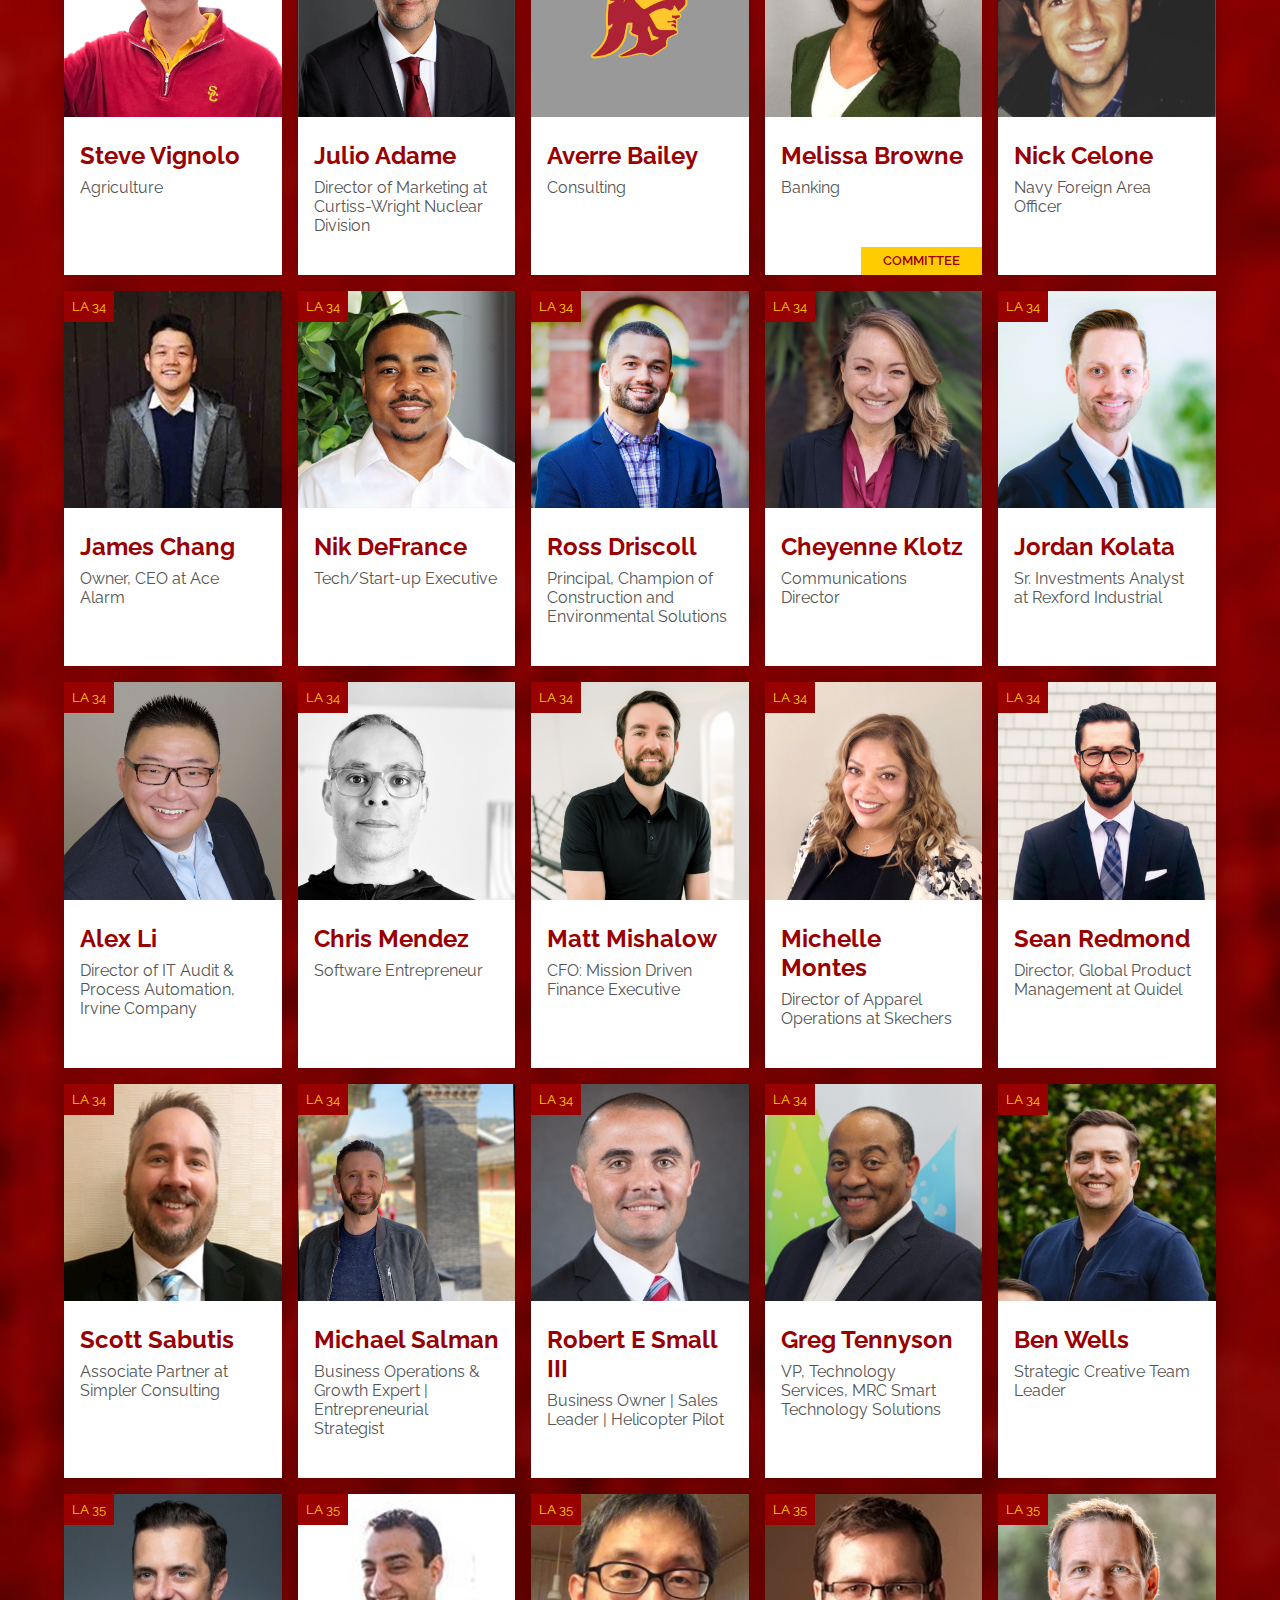
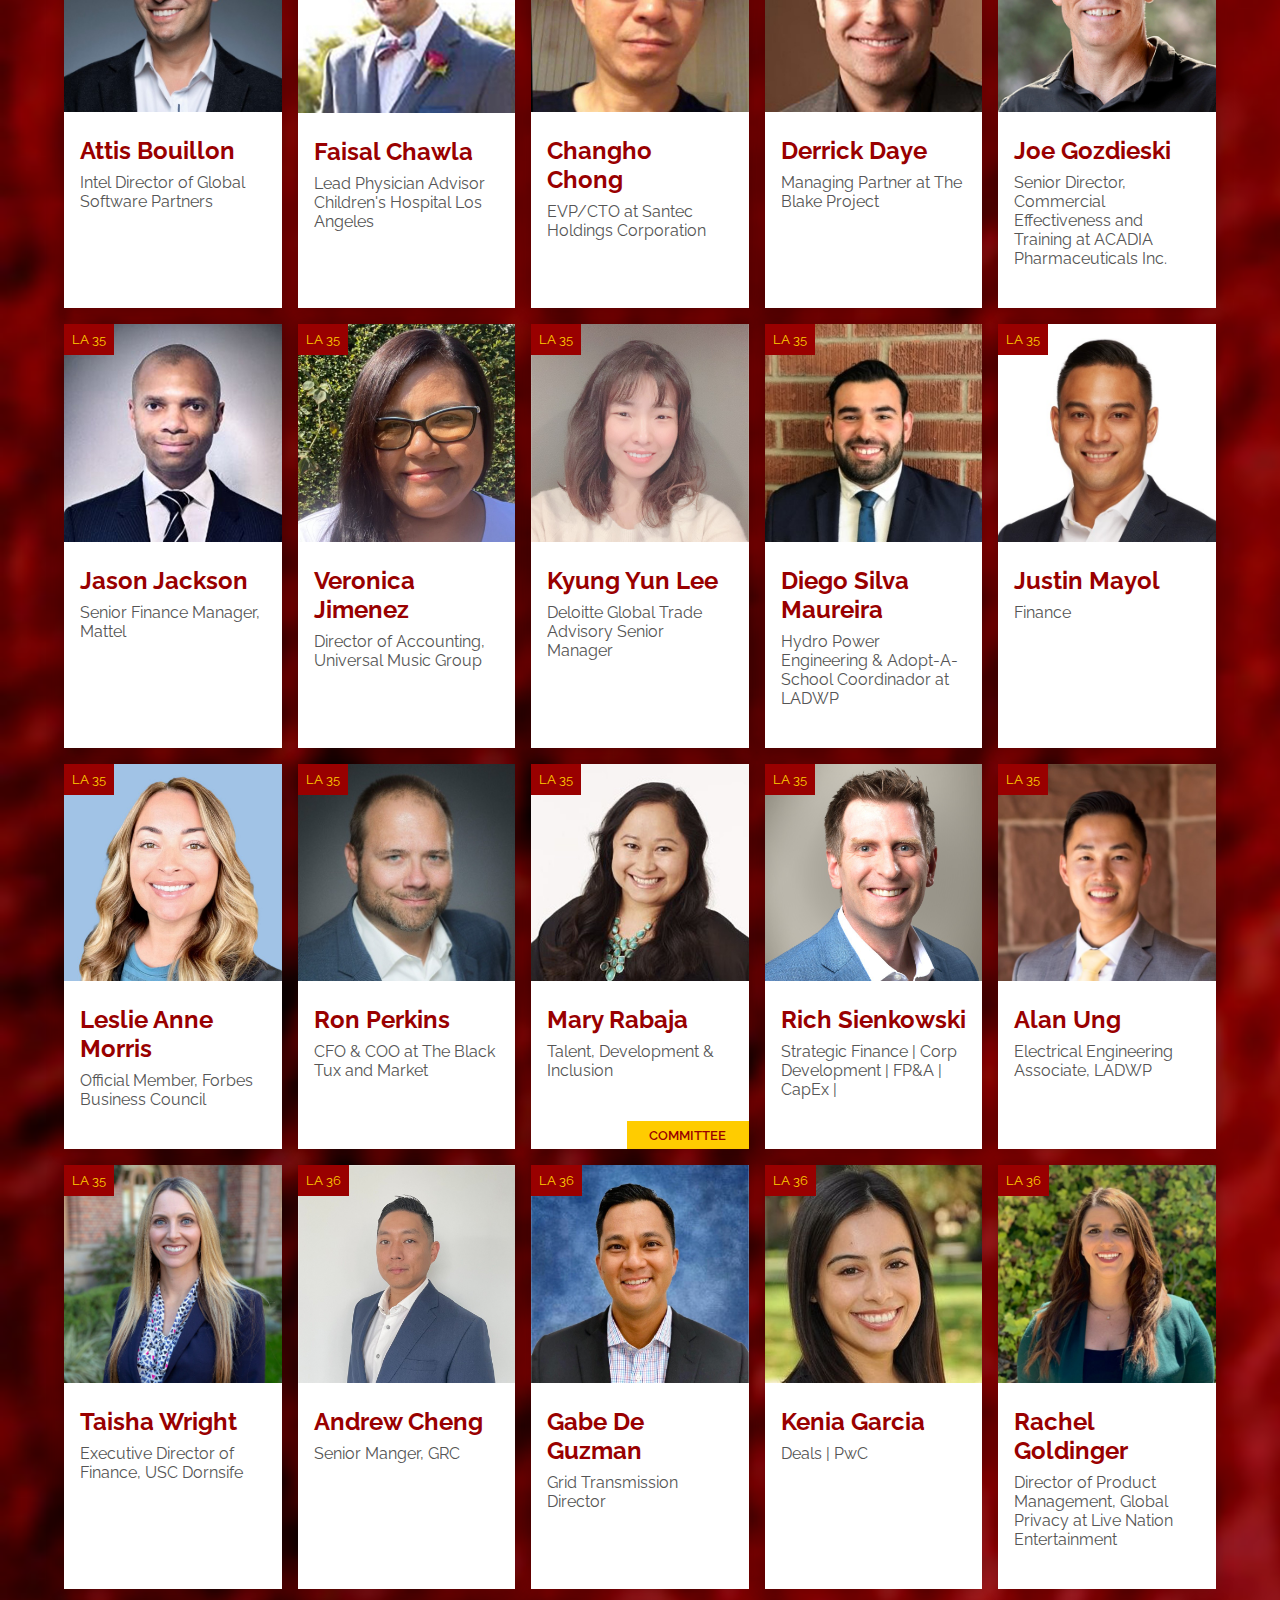
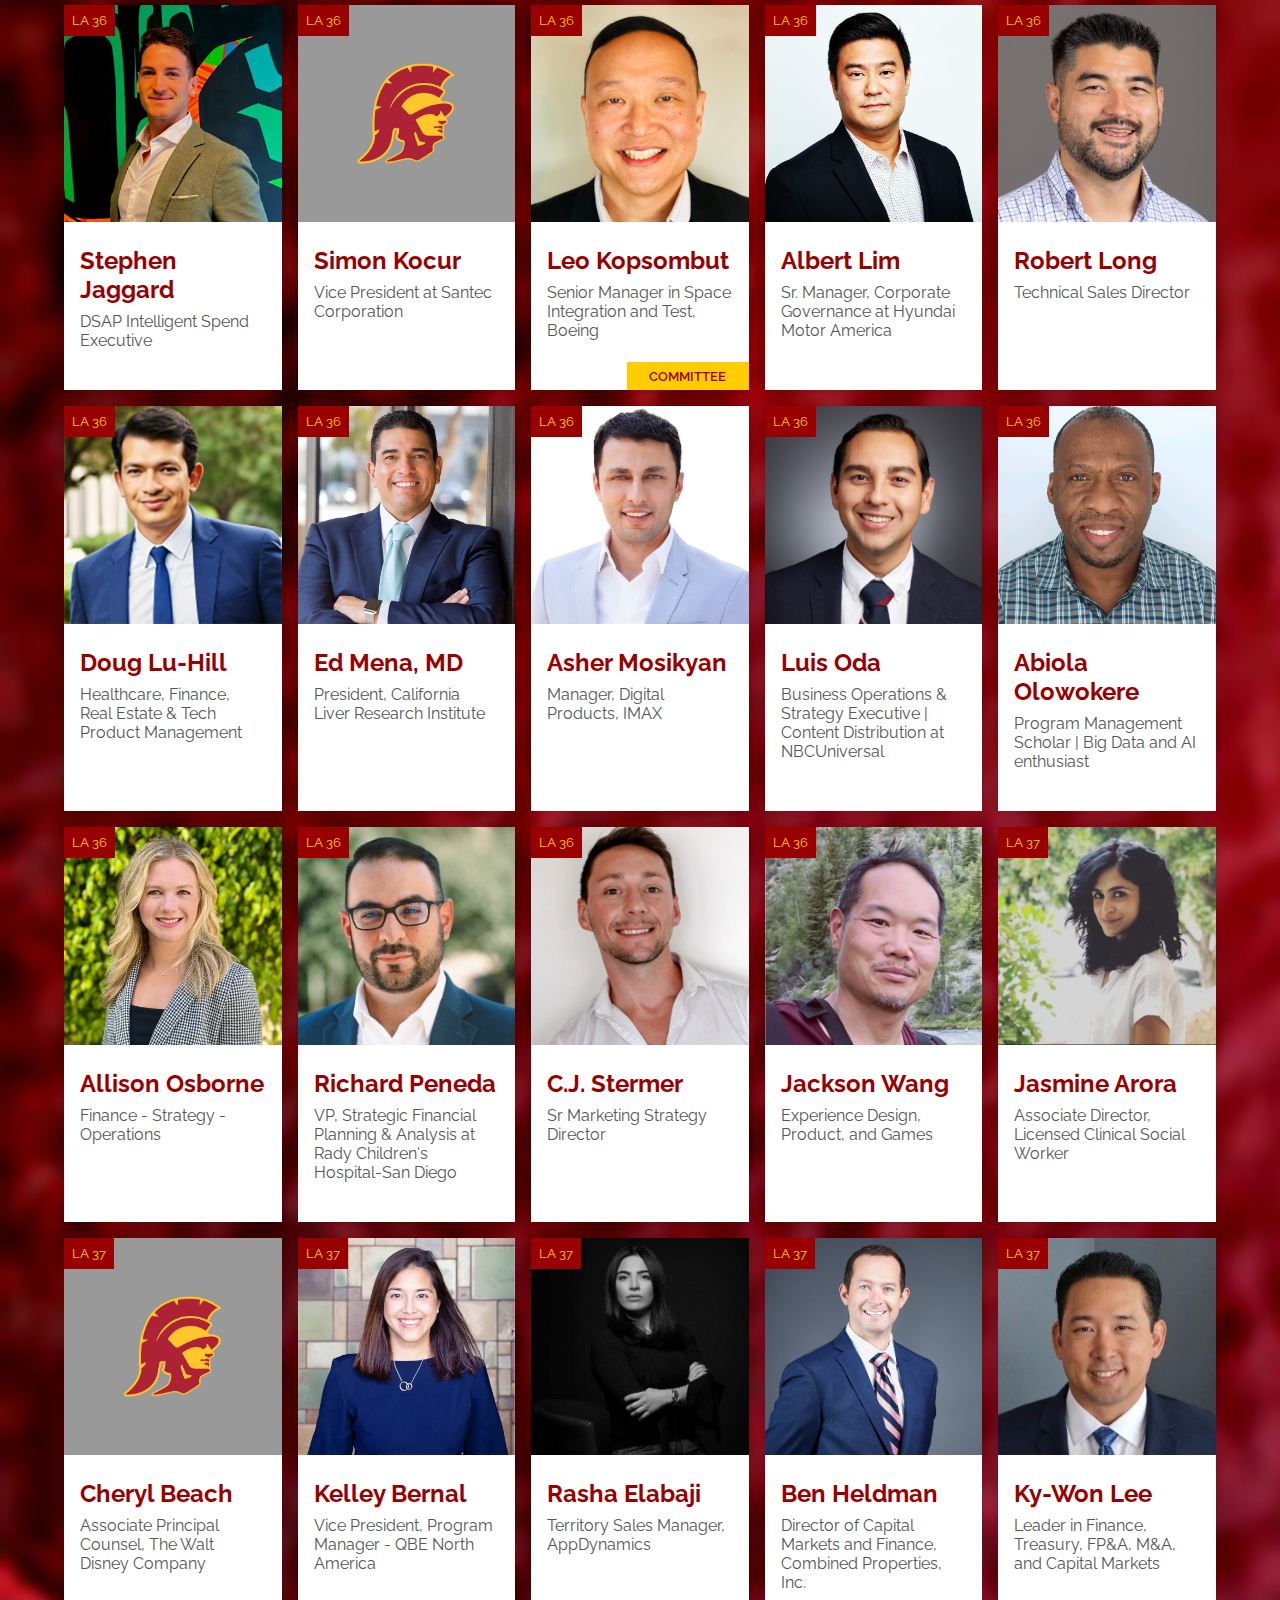
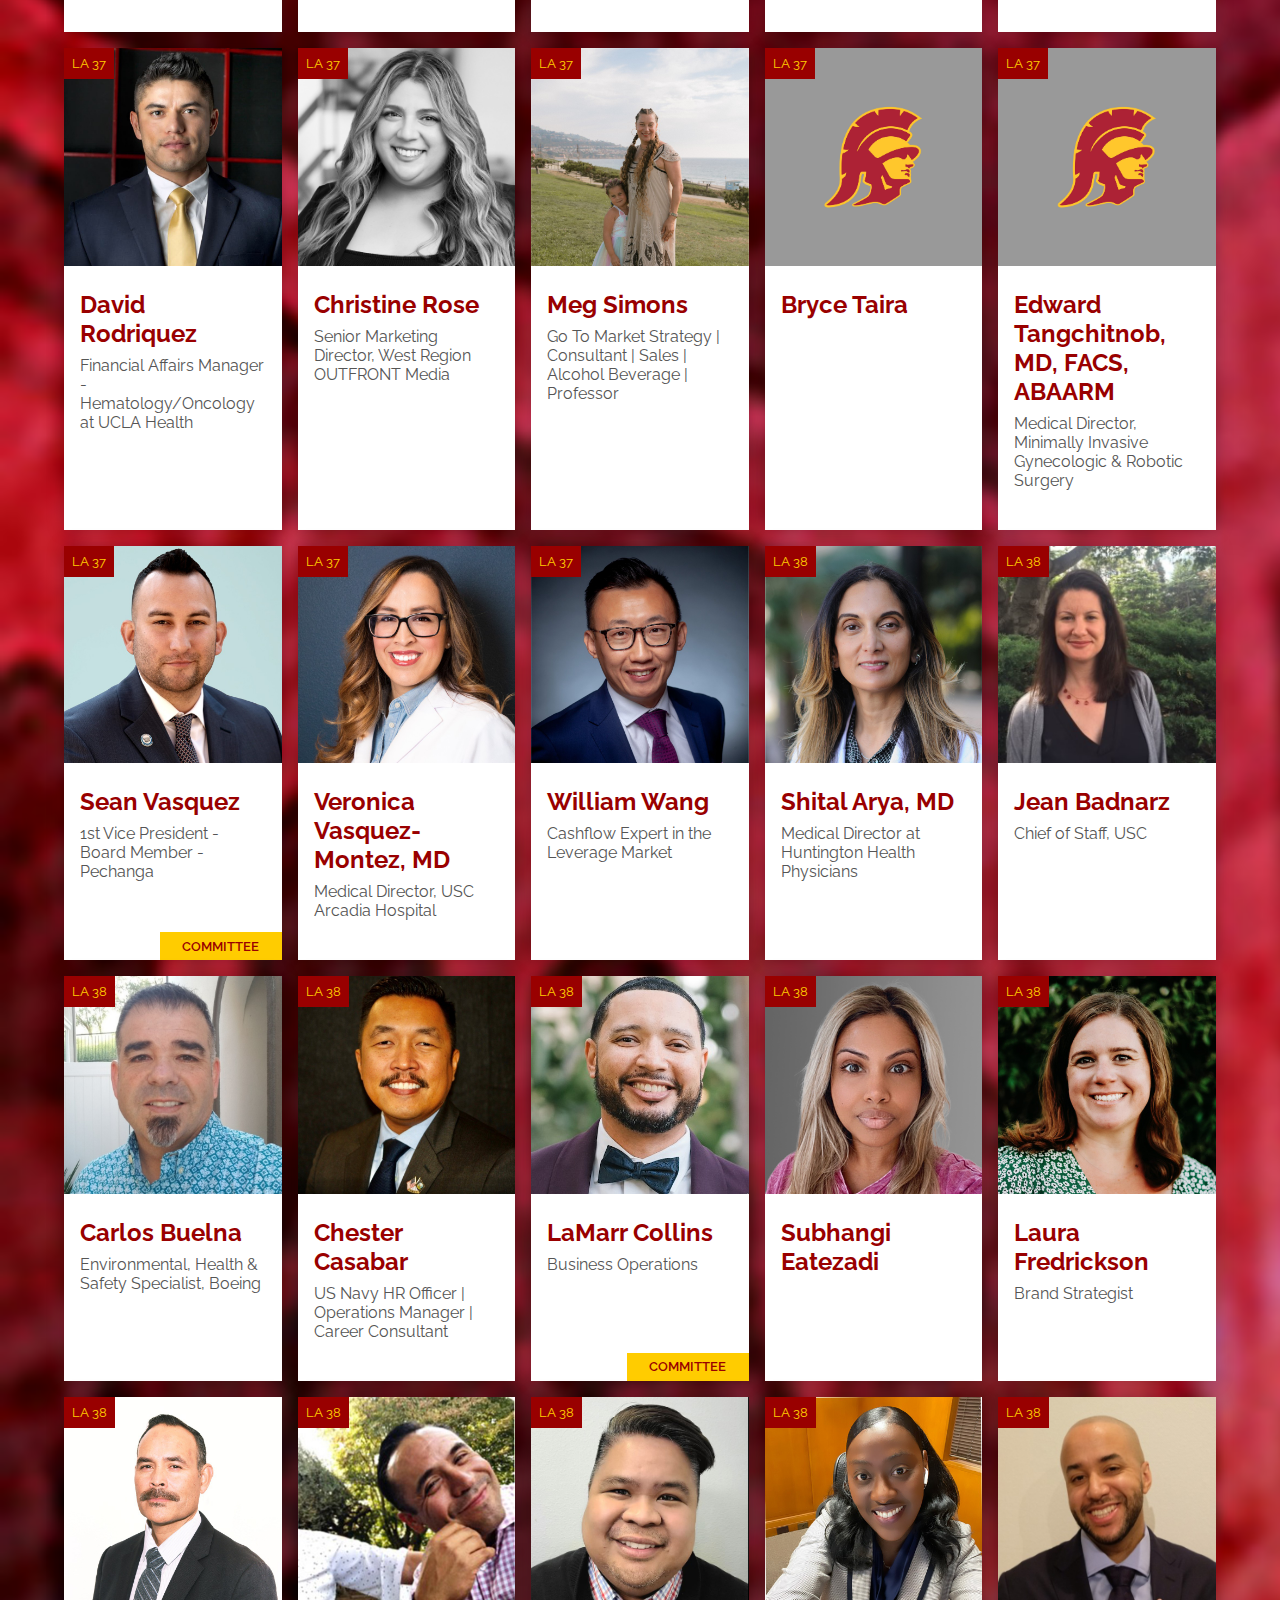
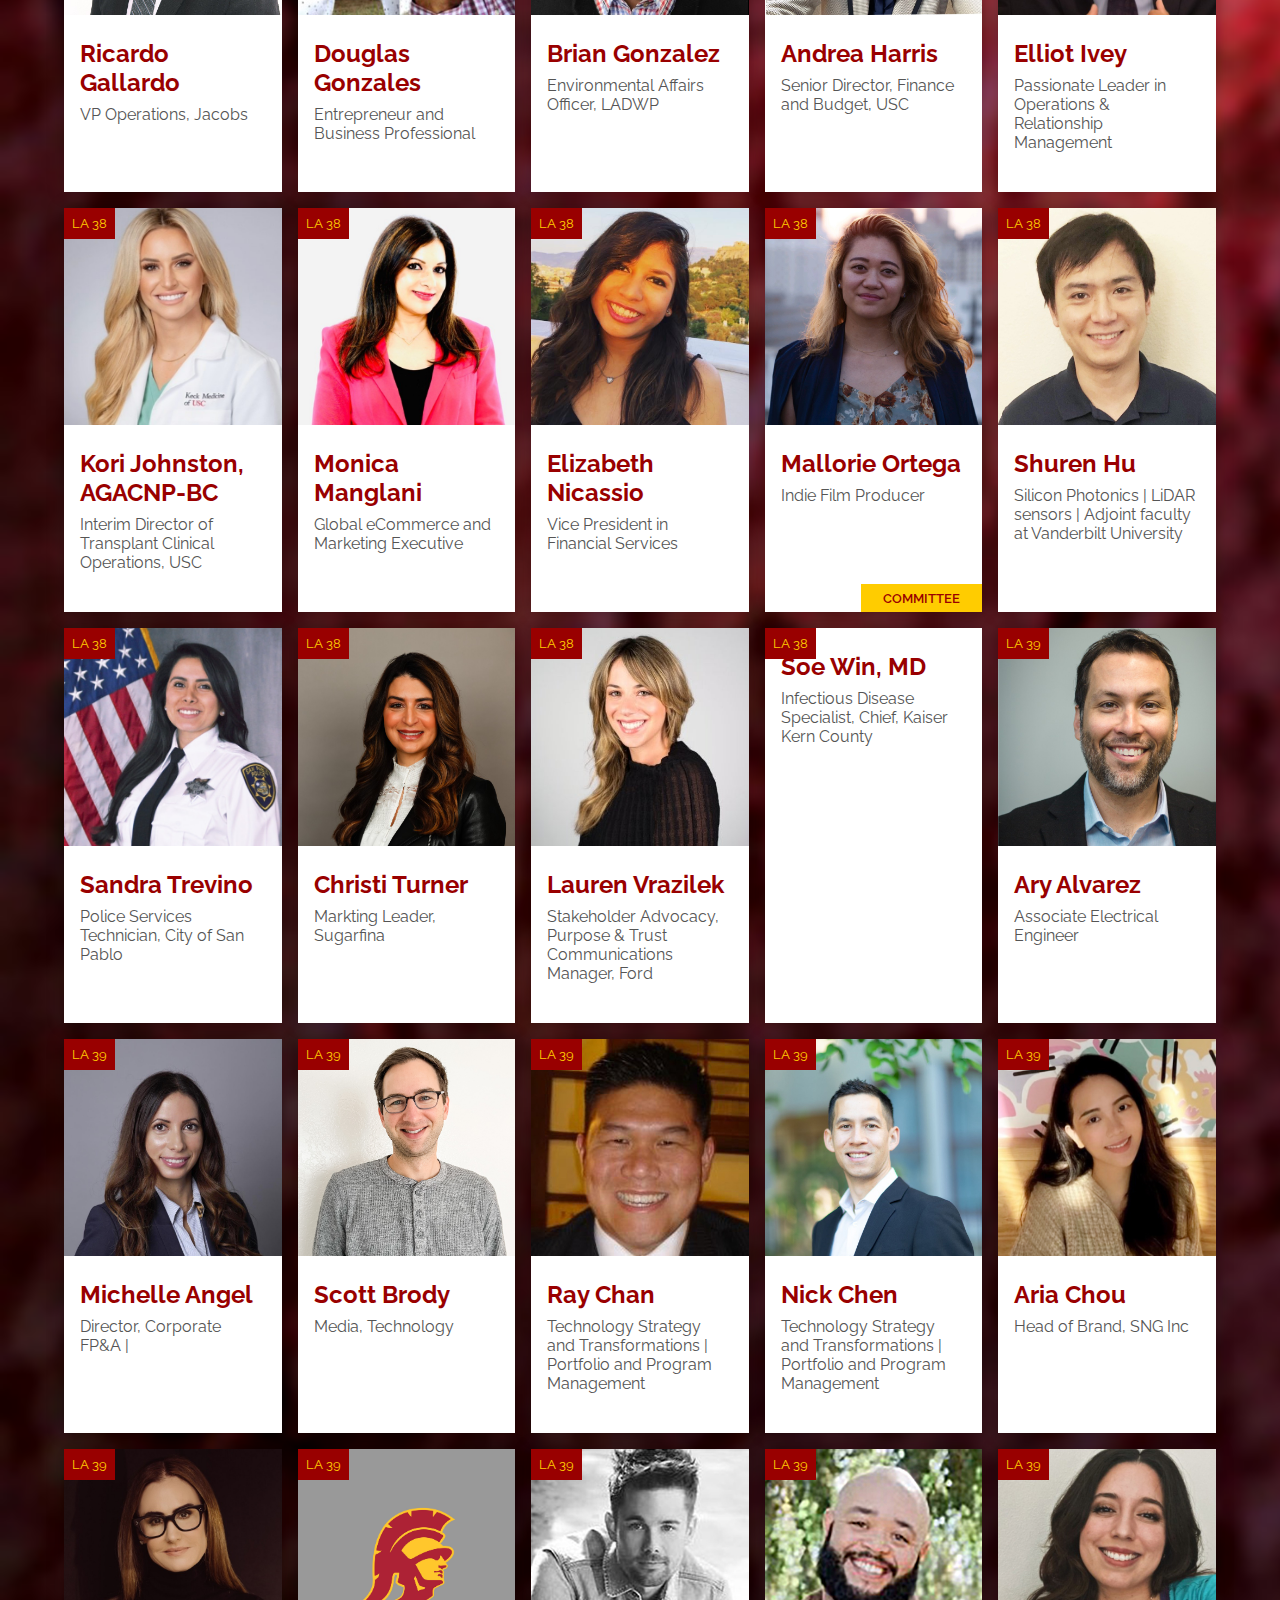
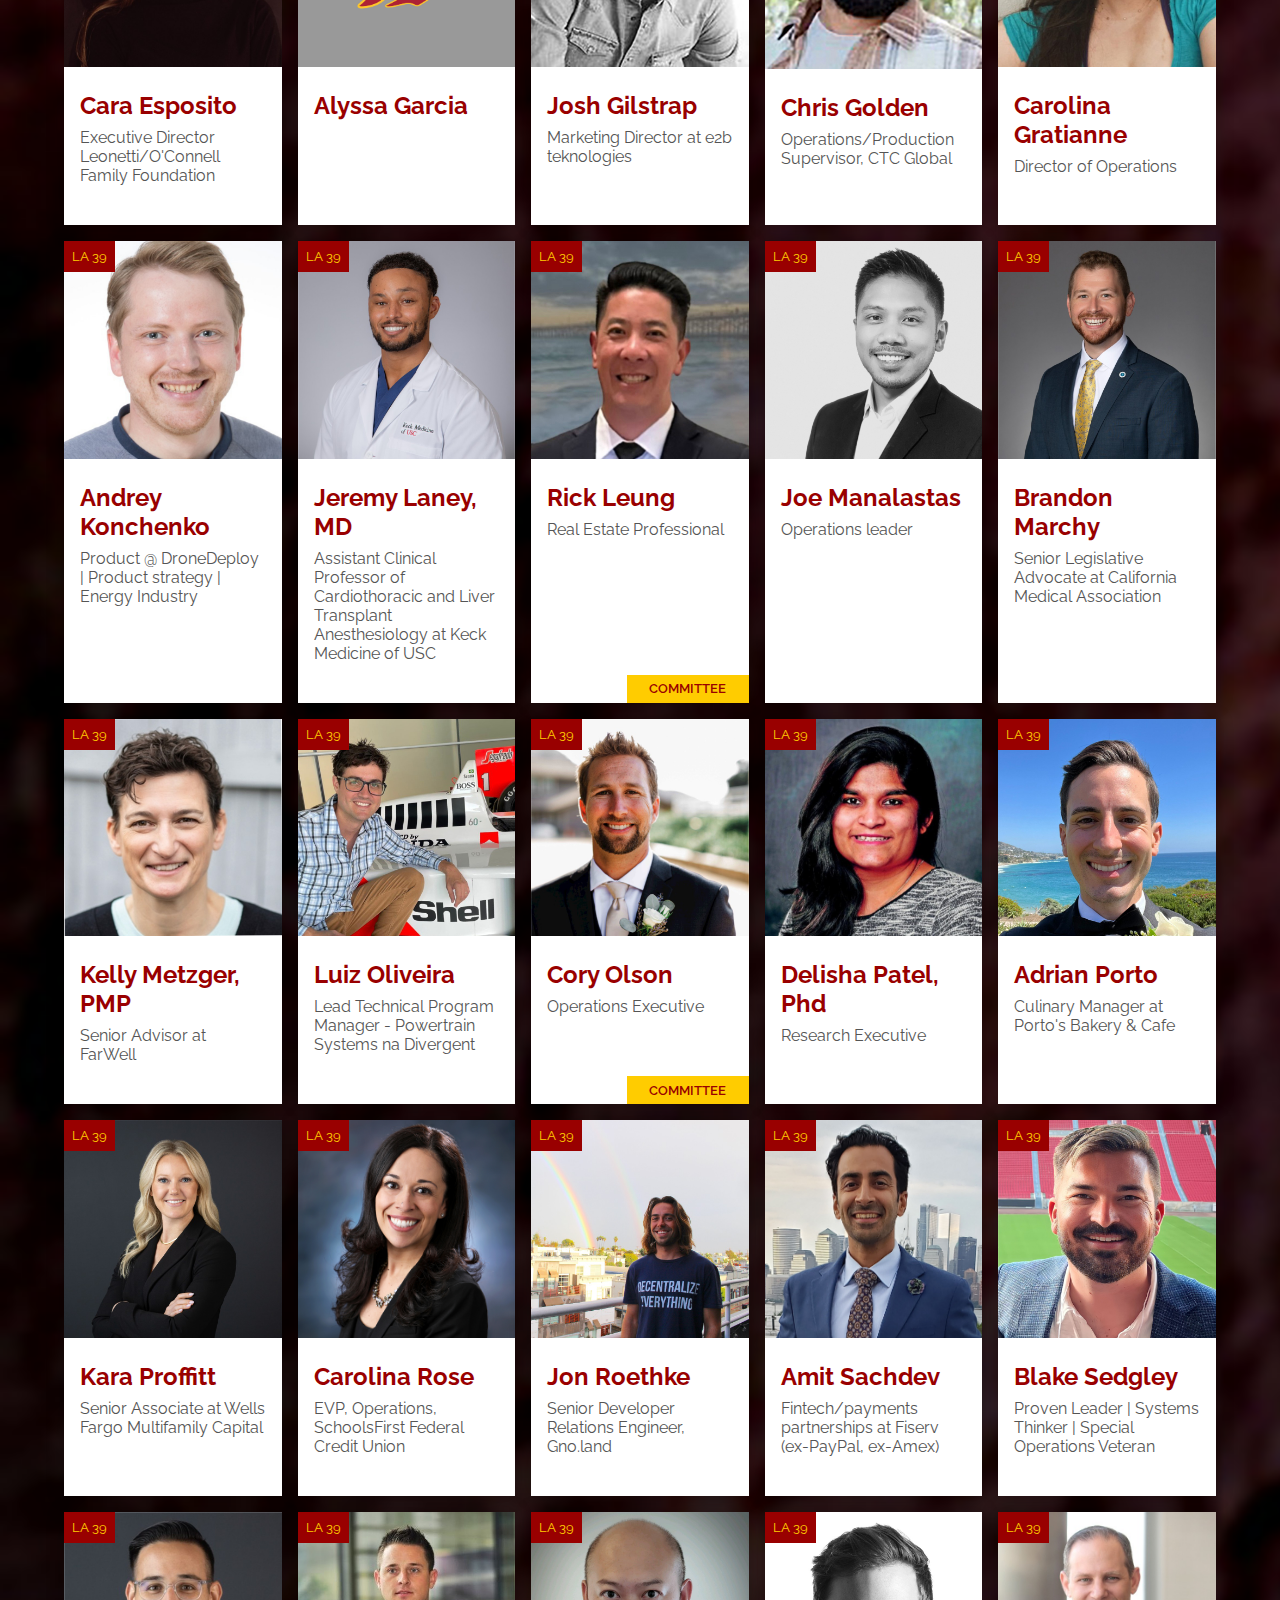
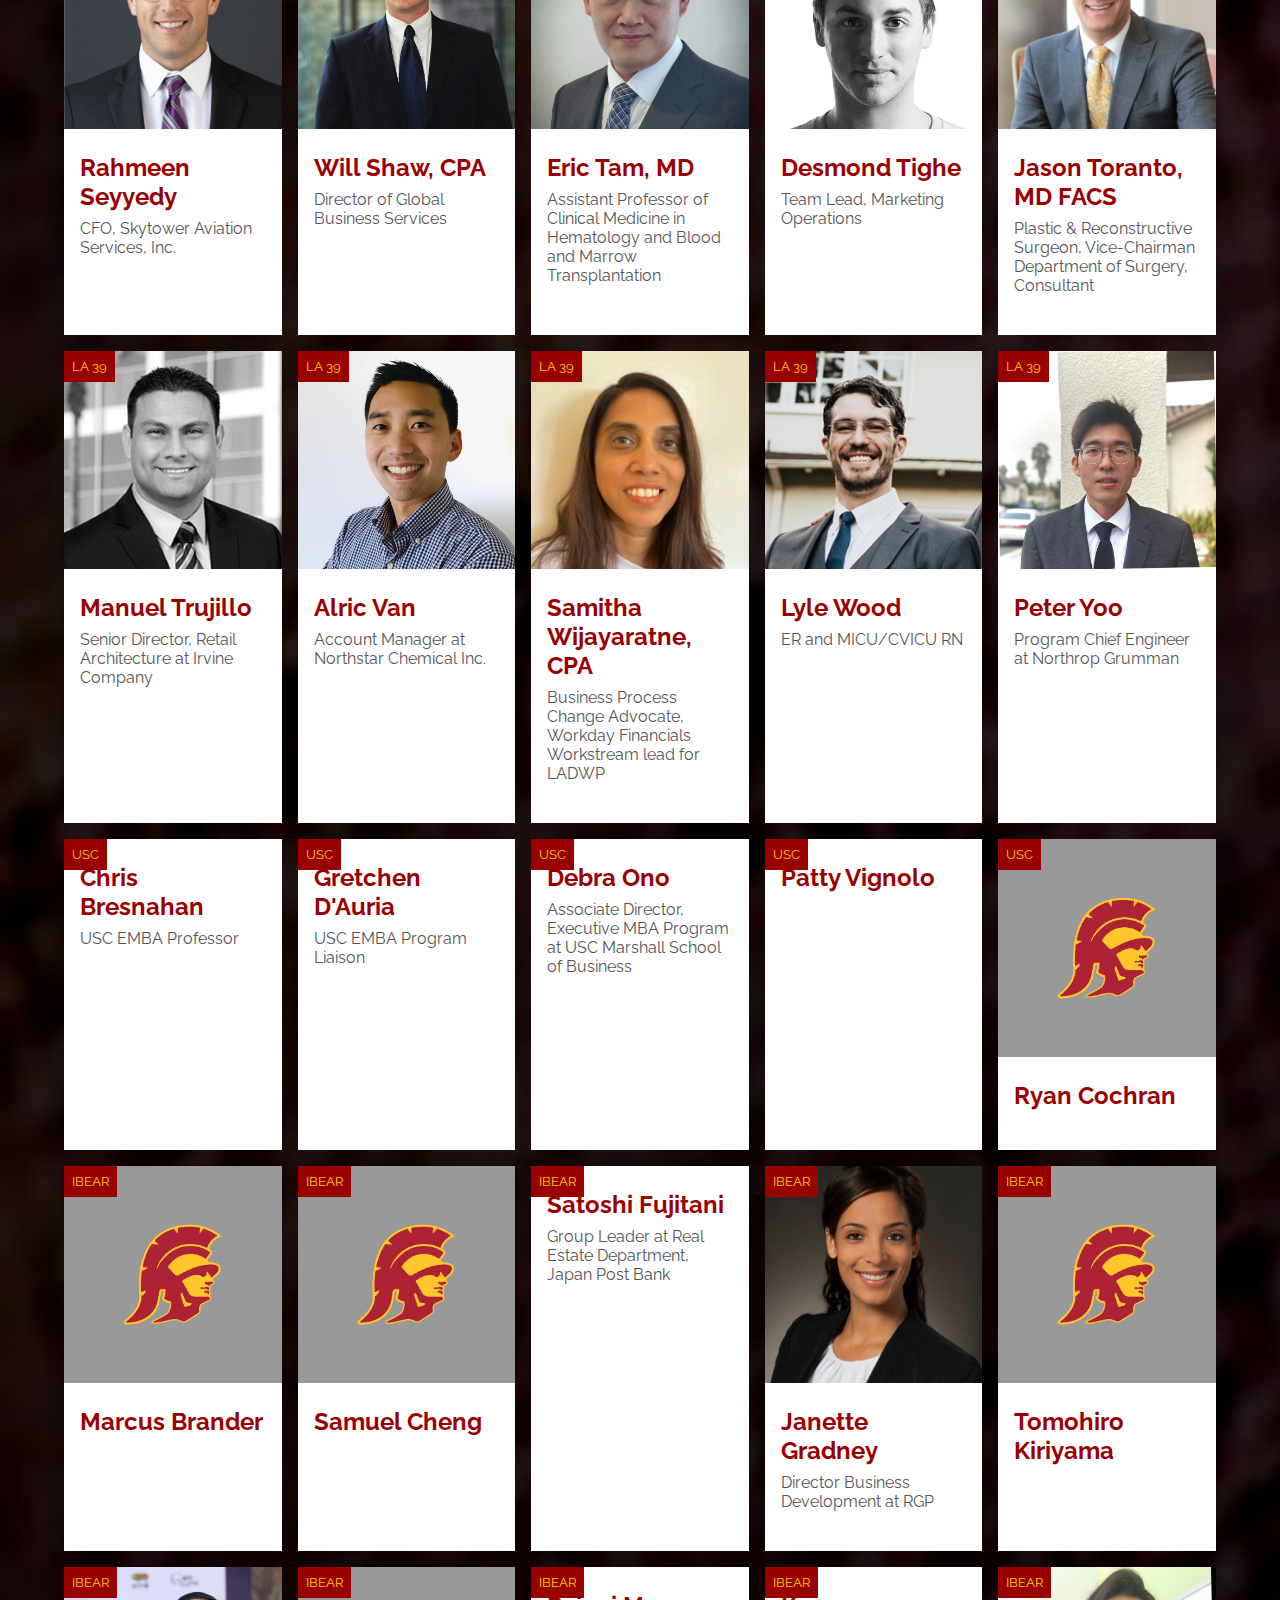
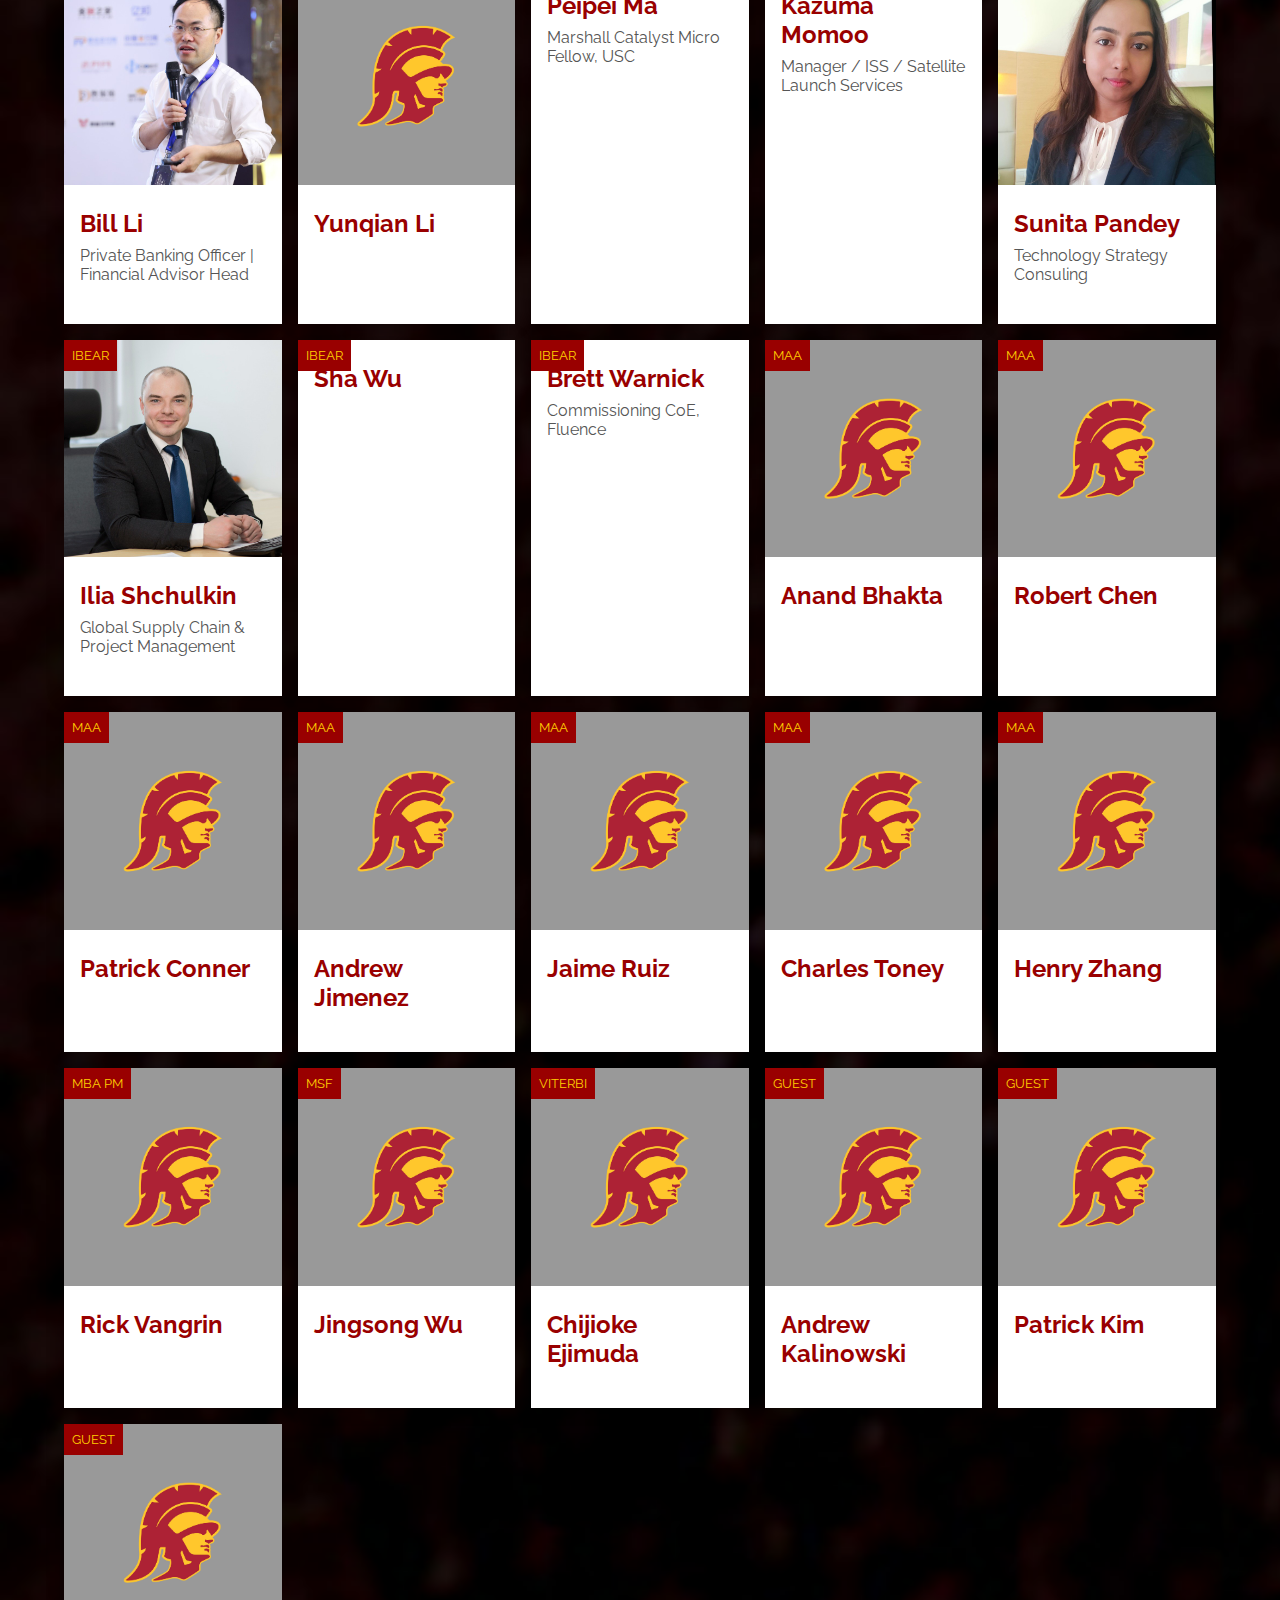
==== commit 0b704b7b: "Add files via upload" ====
--- a/index.html
+++ b/index.html
@@ -2060,13 +2060,13 @@
 
             <!-- ibear-->
             <div class="portfolio-card">
-                <img src="images/33/profile.jpg" class="image" alt="">
+                <img src="images/ibear/ibear_brett_warnick.jpeg" class="image" alt="">
                 <div class="img-banner">
                     IBEAR
                 </div>
                 <div class="info">
                     <h3 class="portfolio-card-title">Brett Warnick</h3>
-                    <p class="portfolio-card-p"></p>
+                    <p class="portfolio-card-p">Commissioning CoE, Fluence</p>
                 </div>
             </div>
 
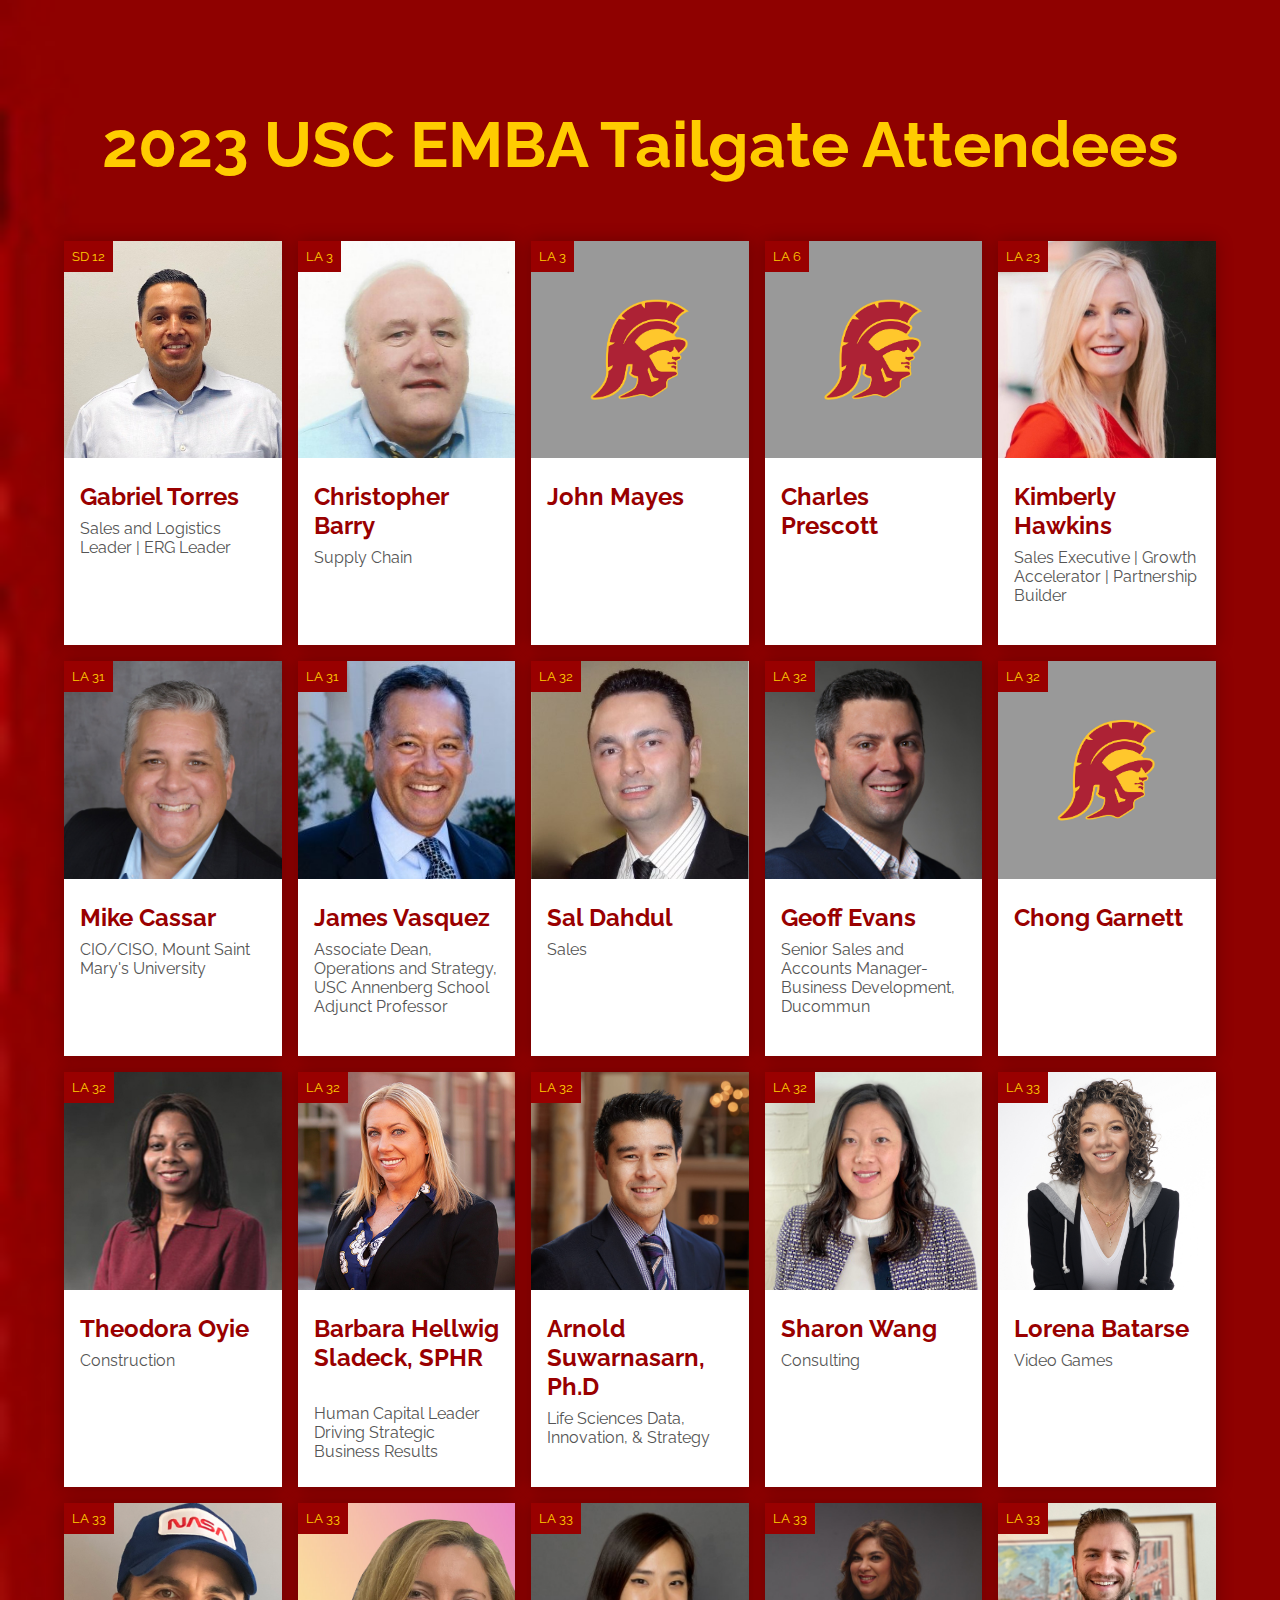
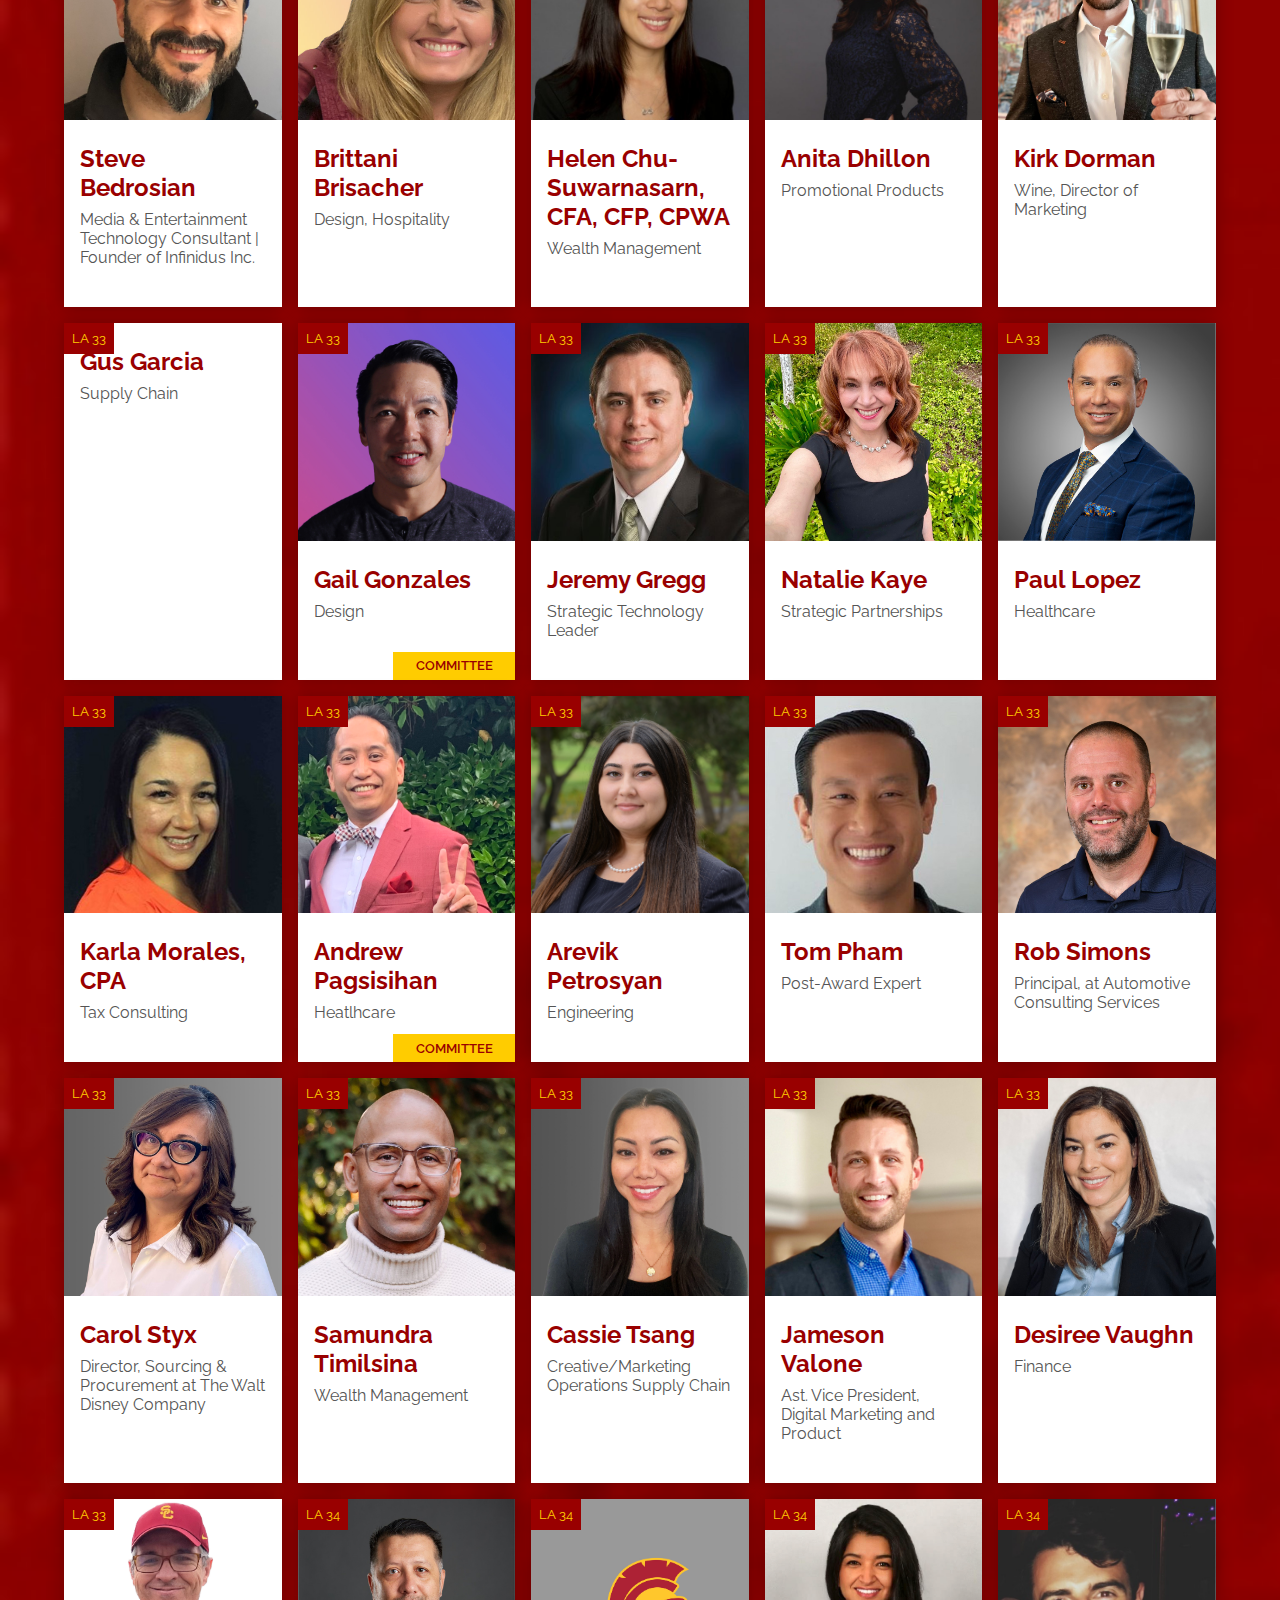
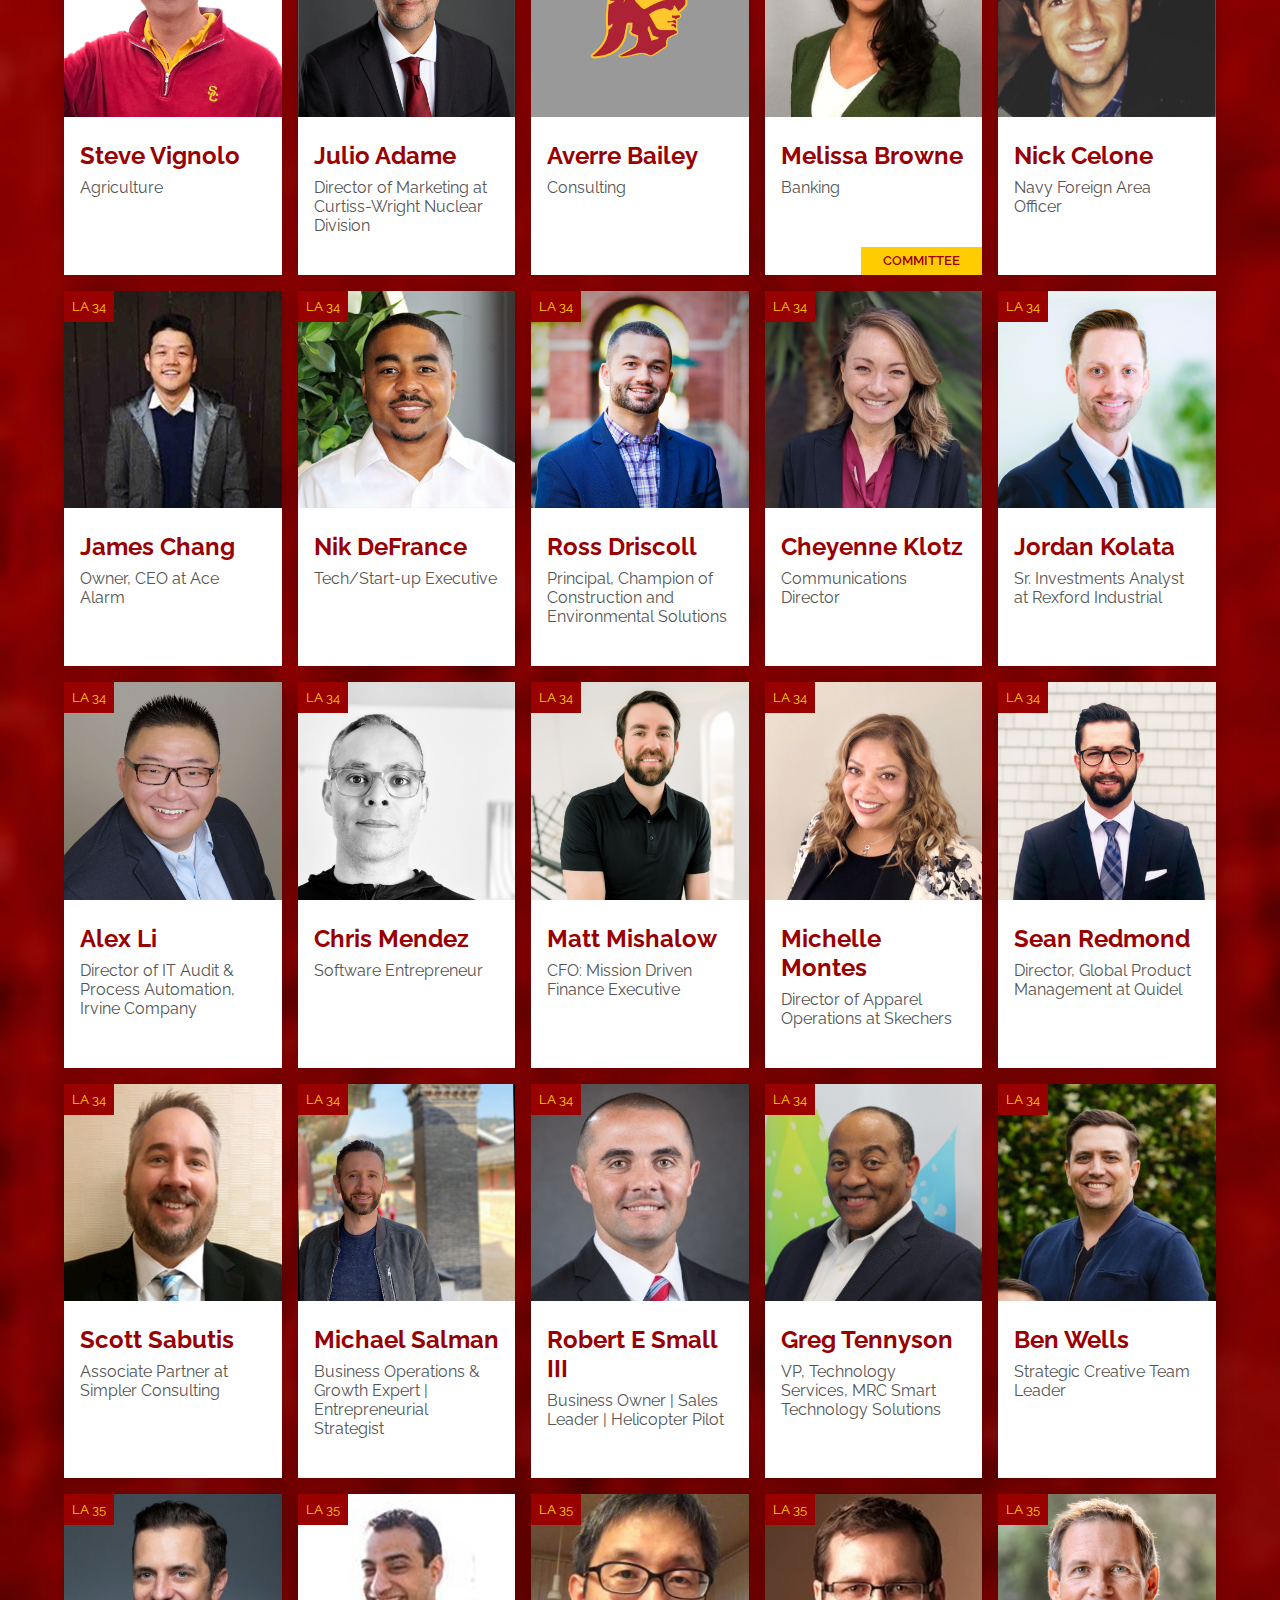
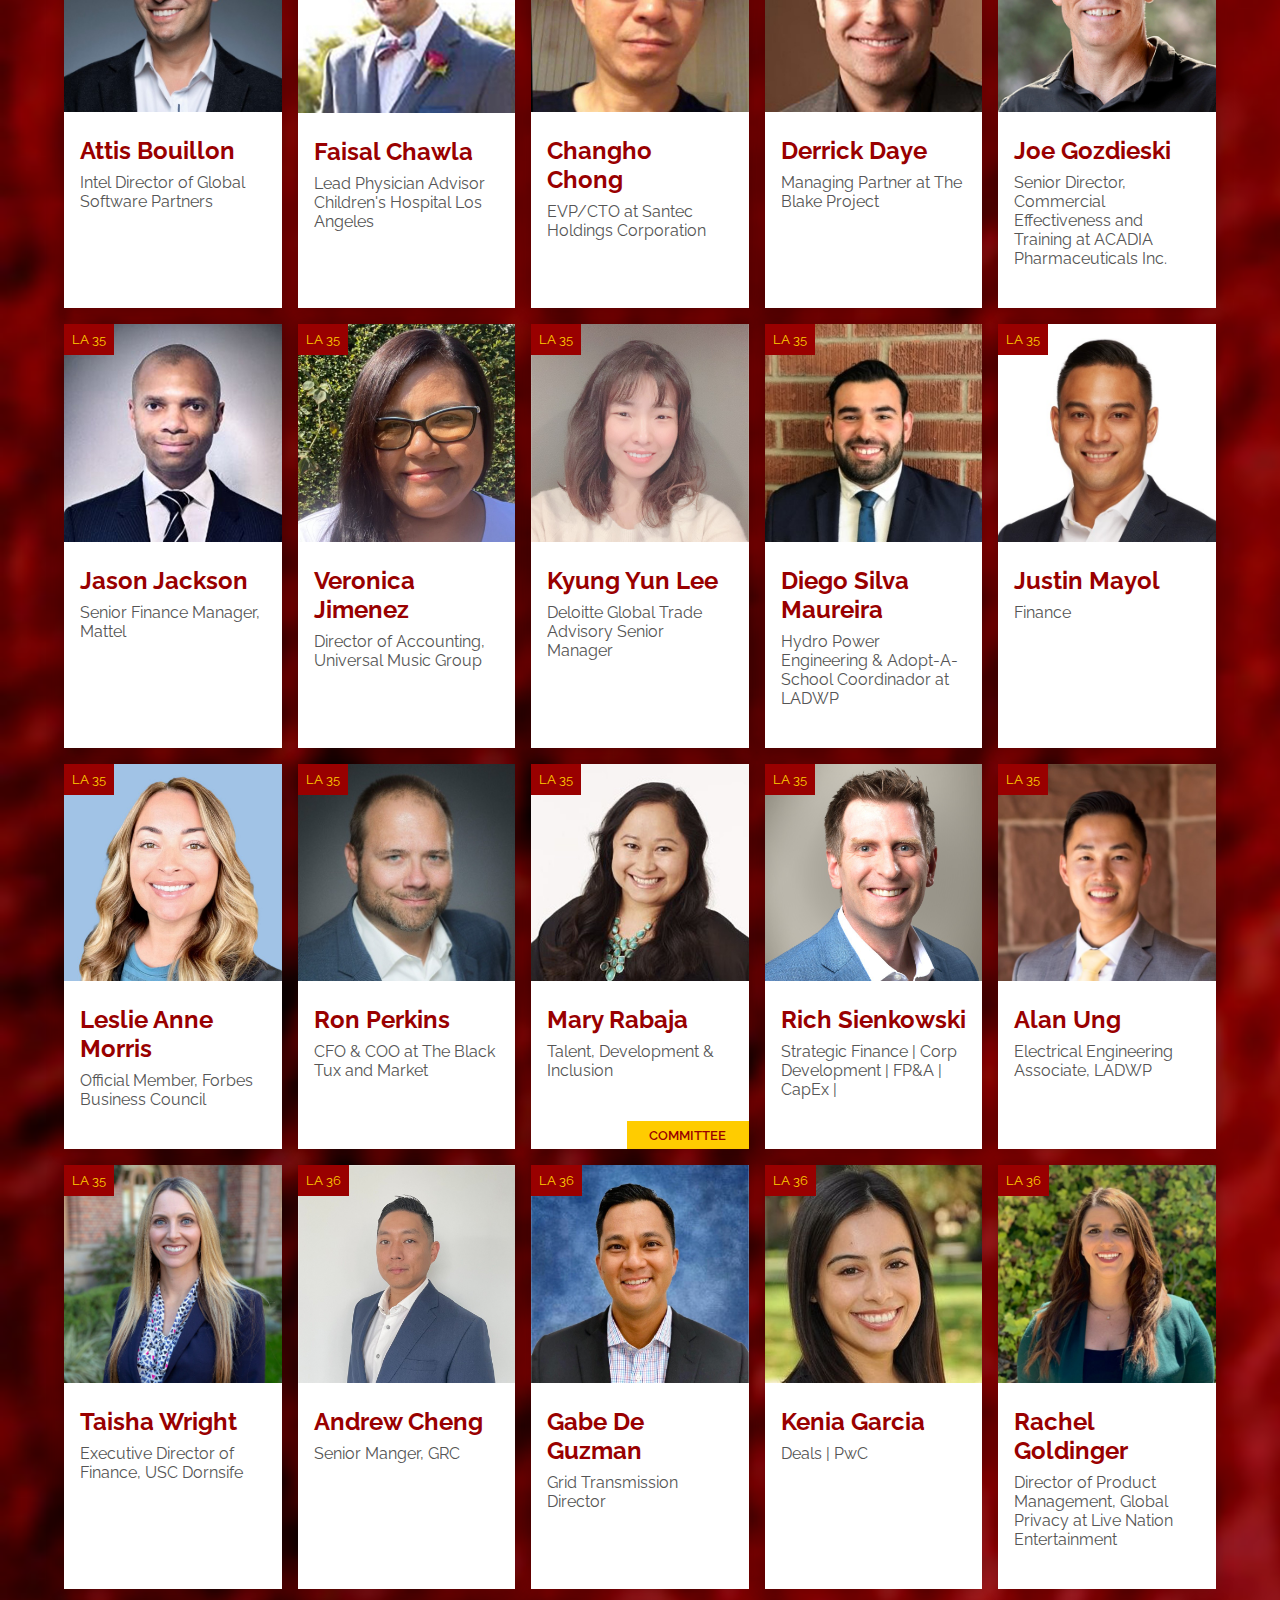
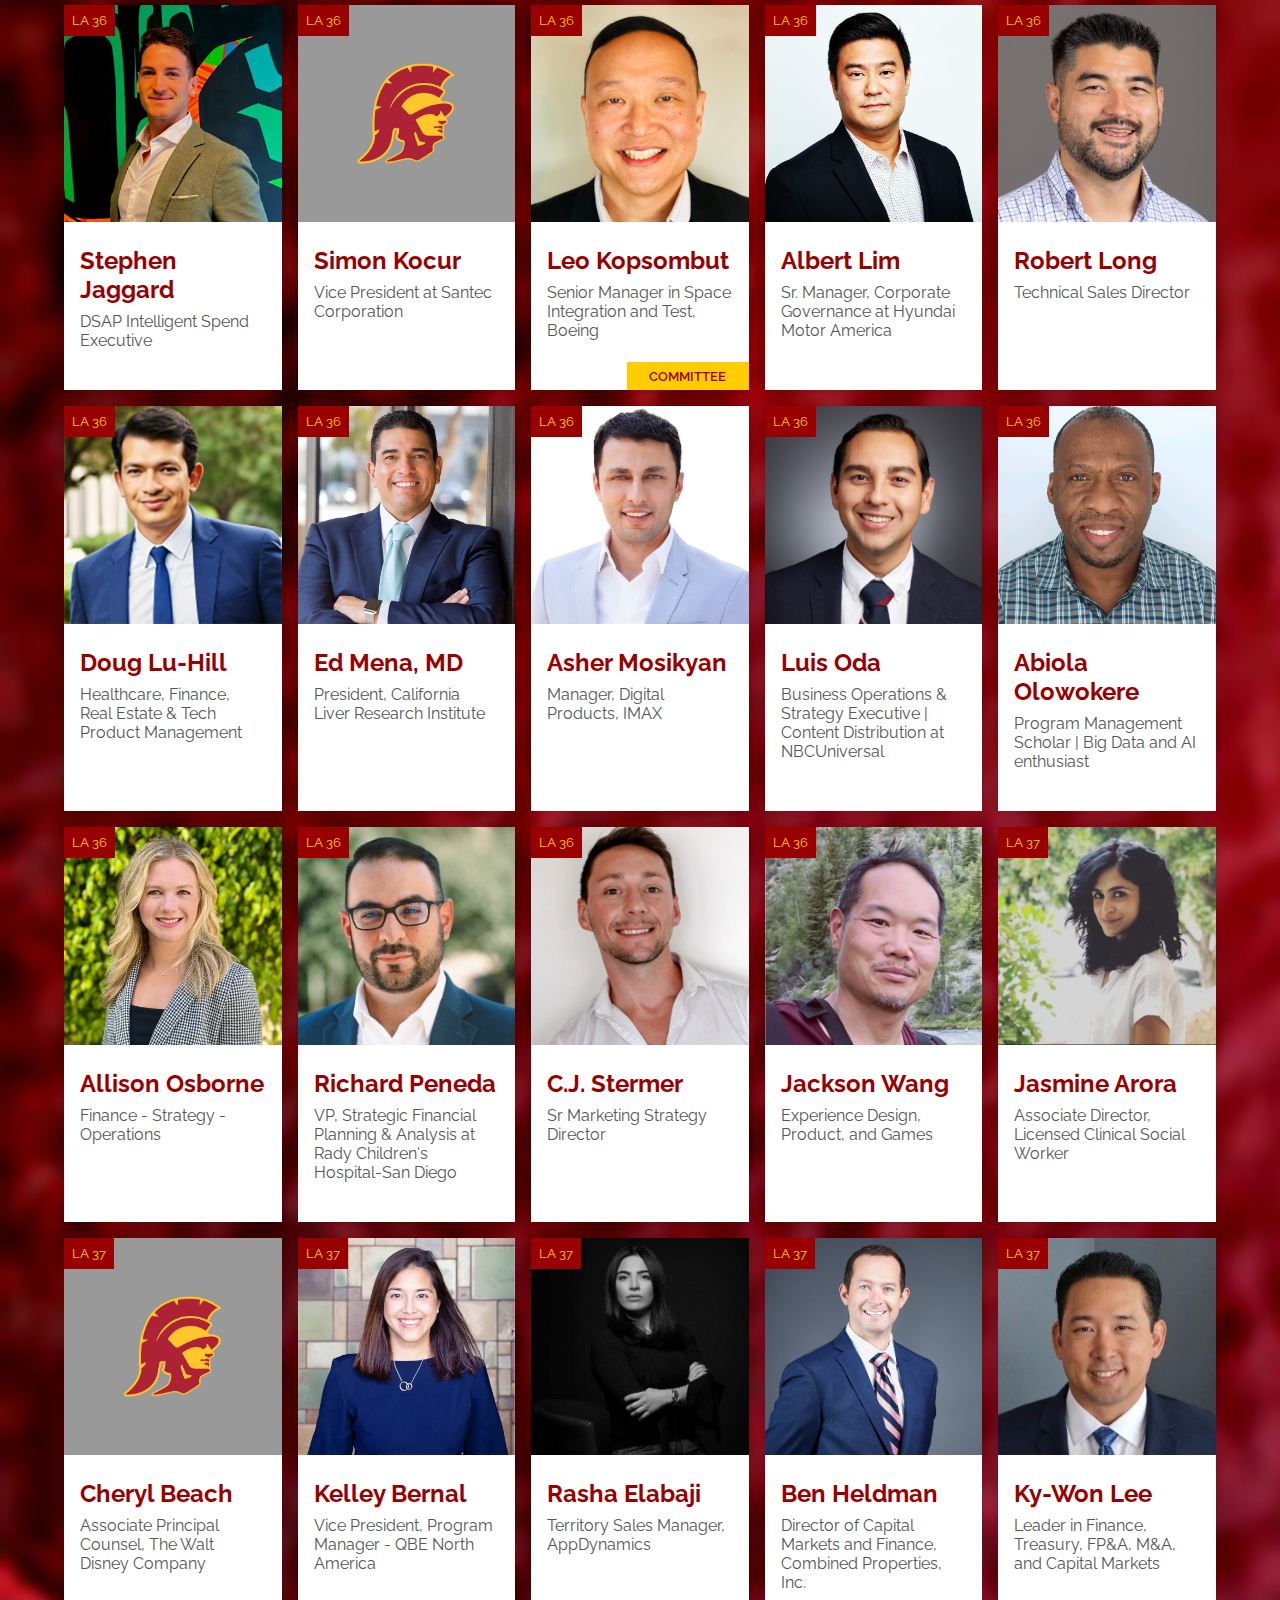
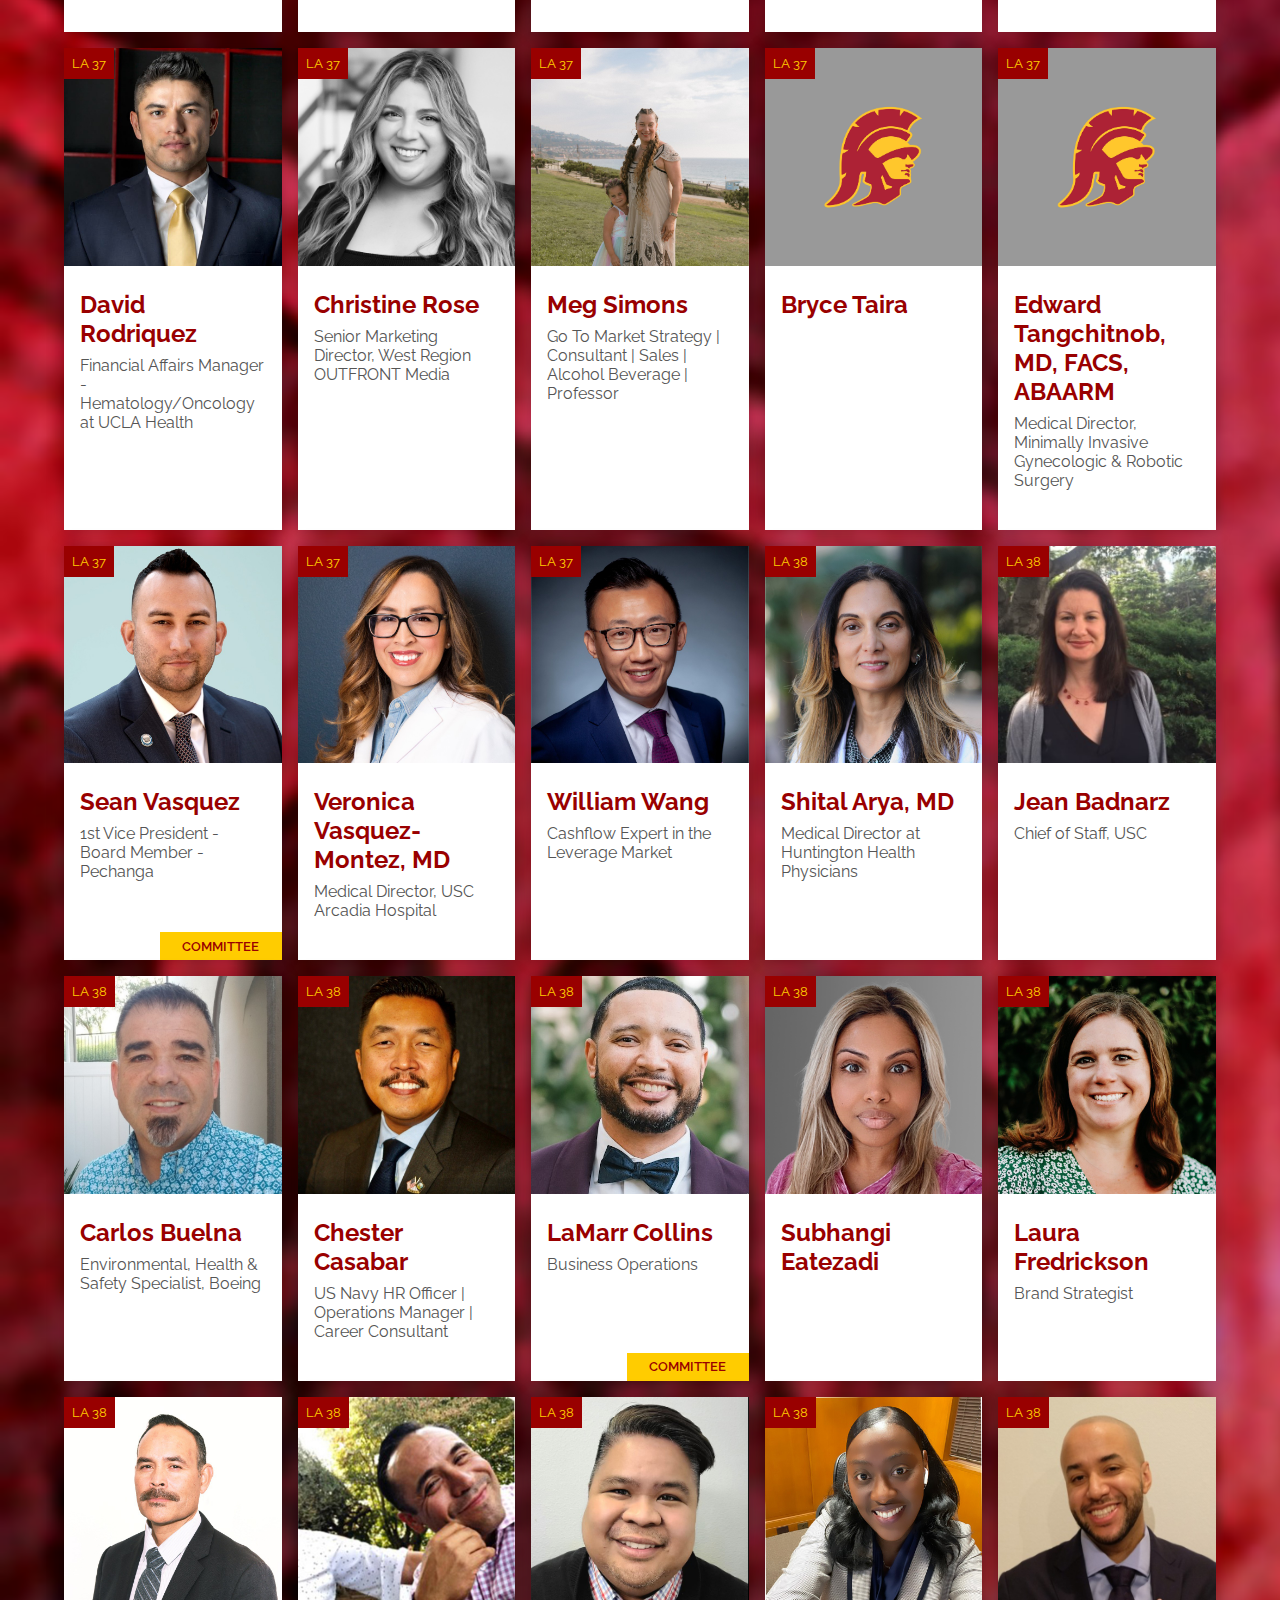
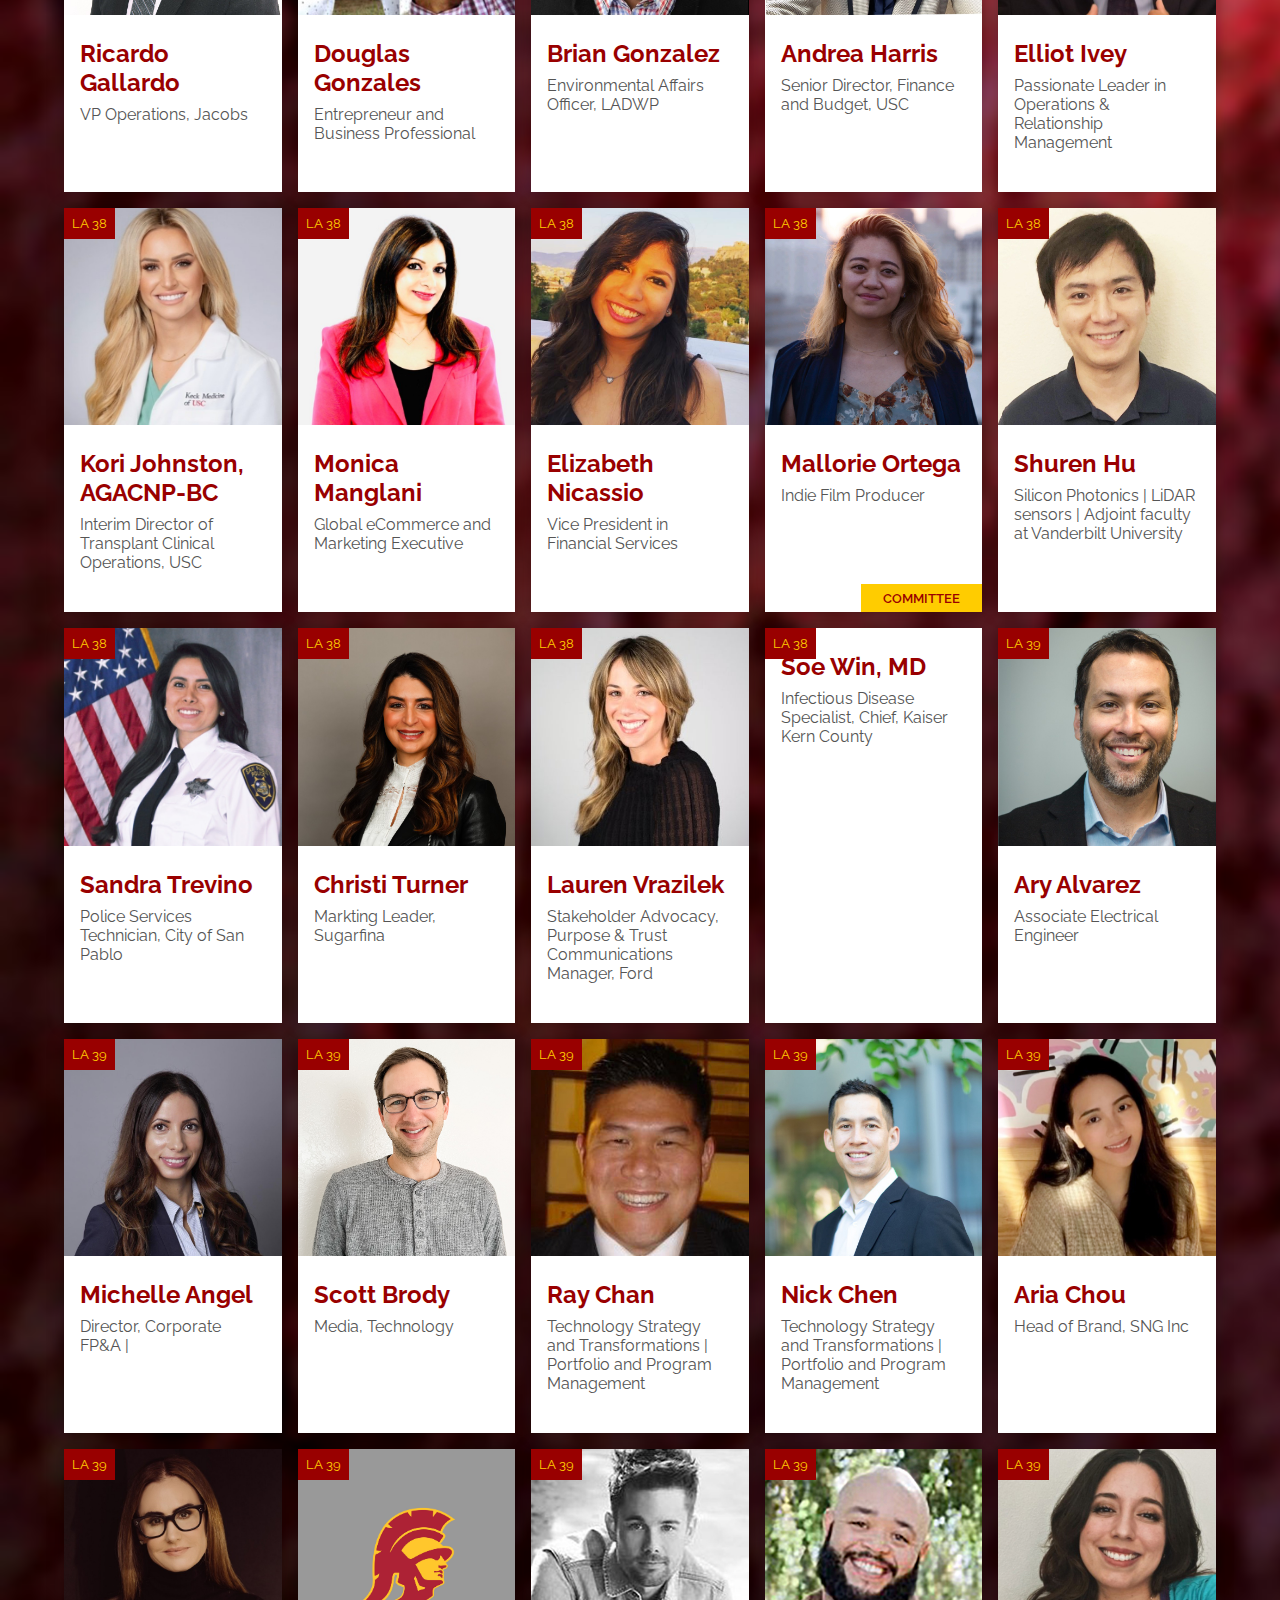
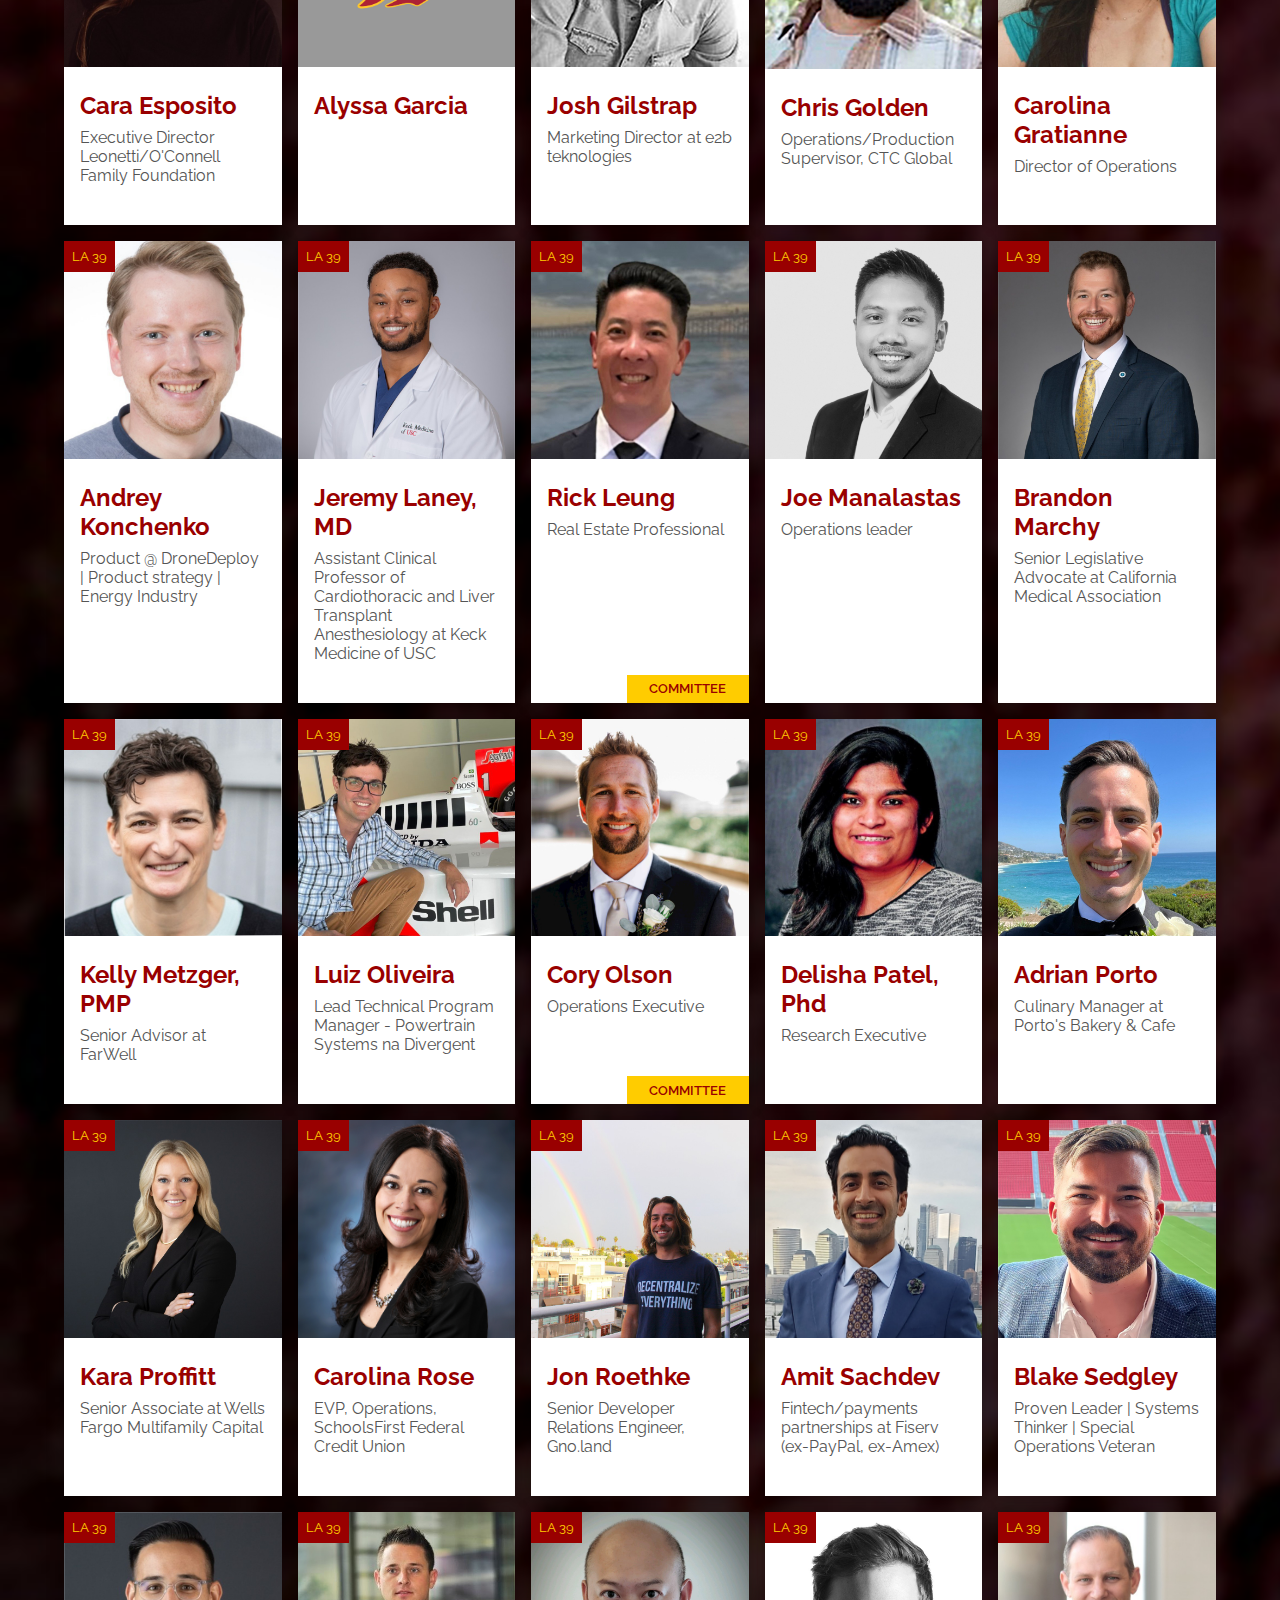
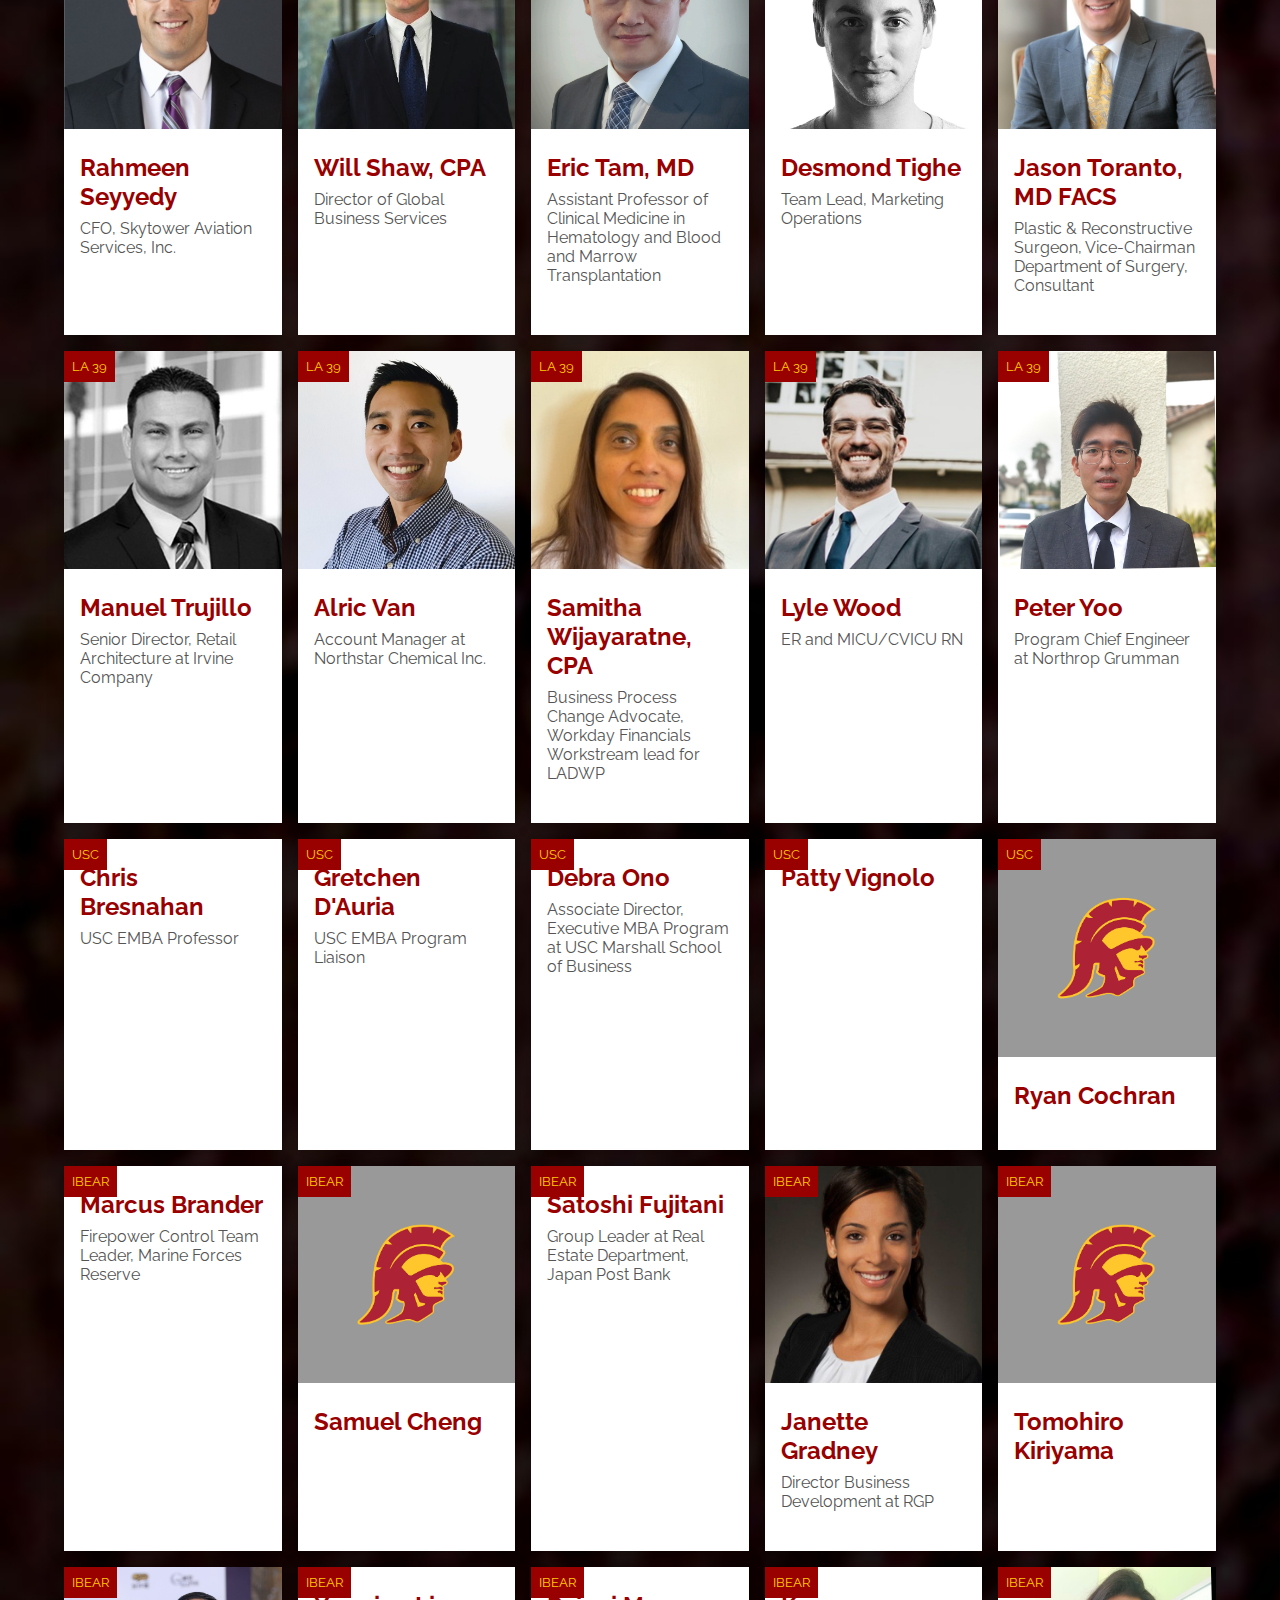
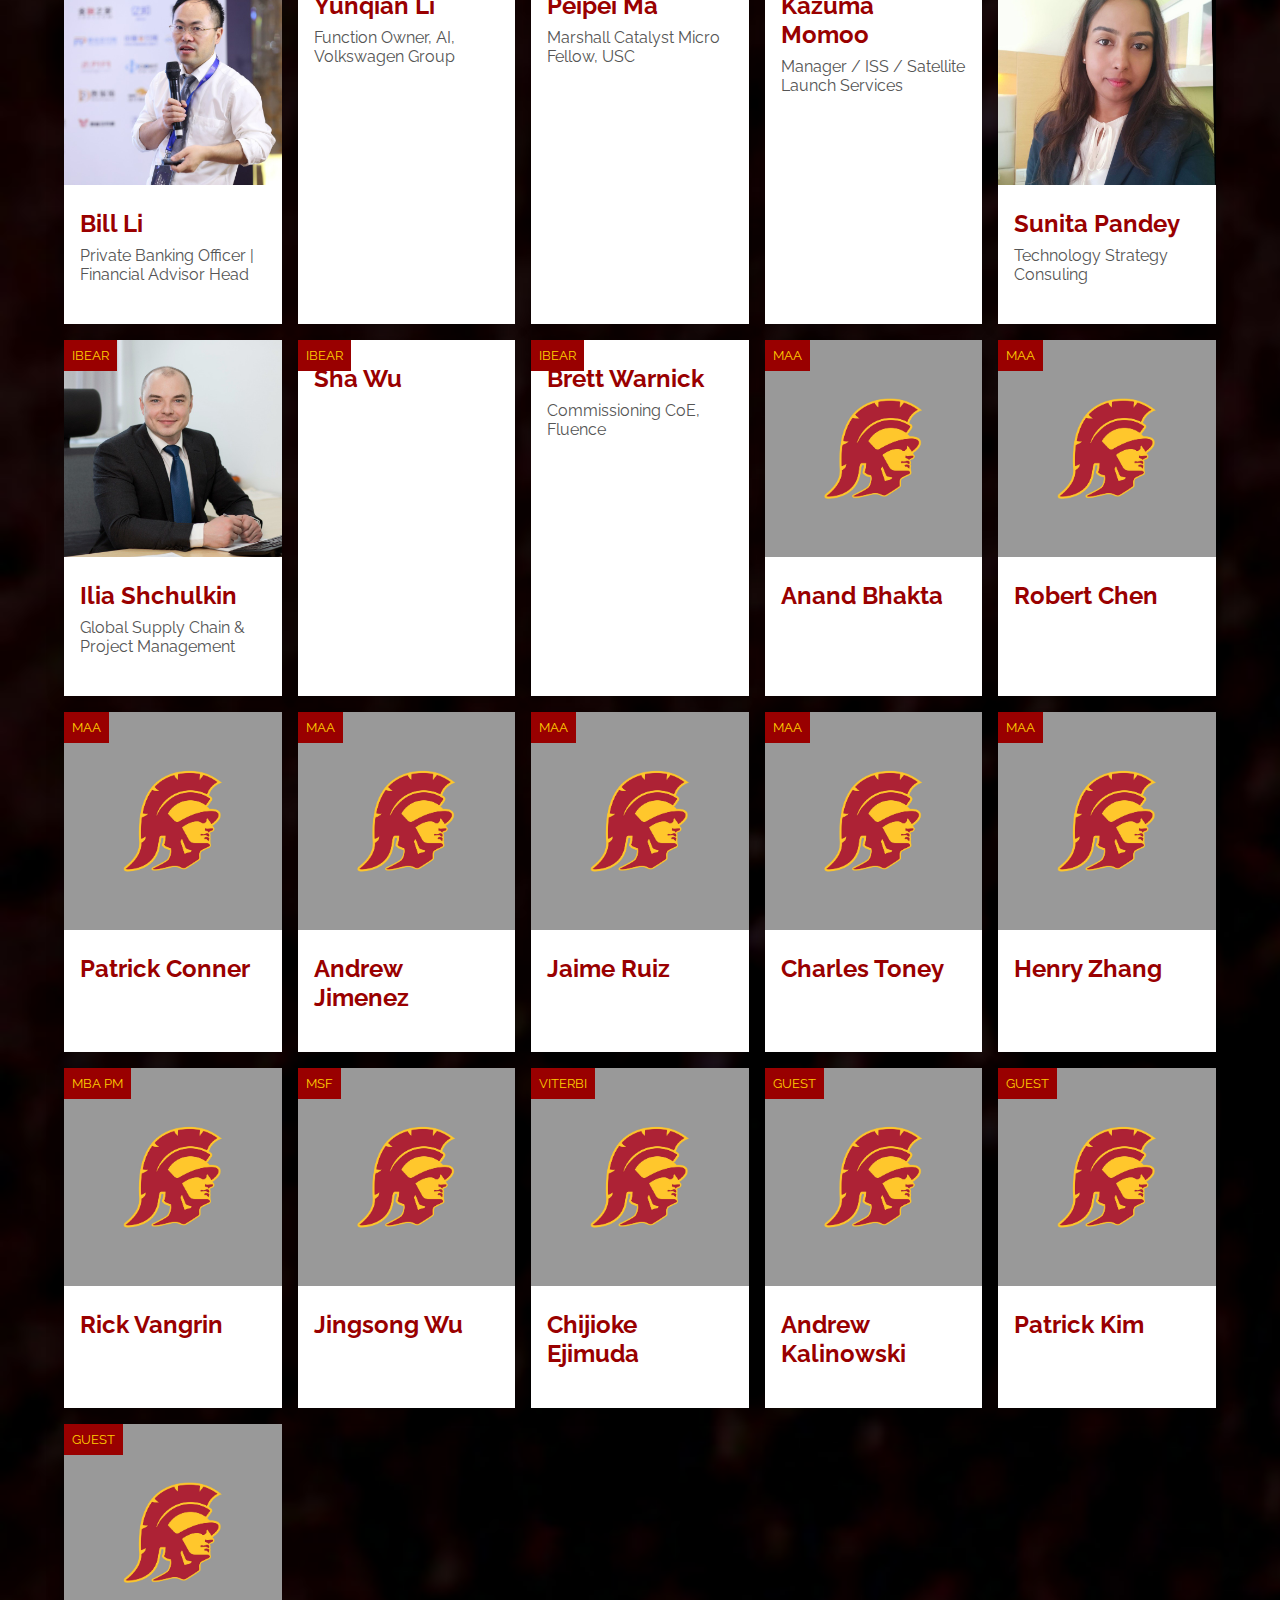
==== commit c733e517: "Add files via upload" ====
--- a/index.html
+++ b/index.html
@@ -1924,13 +1924,13 @@
 
         <!-- IBEAR-->
         <div class="portfolio-card">
-            <img src="images/33/profile.jpg" class="image" alt="">
+            <img src="images/ibear/ibear_marcus_brander.jpeg" class="image" alt="">
             <div class="img-banner">
                 IBEAR
             </div>
             <div class="info">
                 <h3 class="portfolio-card-title">Marcus Brander</h3>
-                <p class="portfolio-card-p"></p>
+                <p class="portfolio-card-p">Firepower Control Team Leader, Marine Forces Reserve</p>
             </div>
         </div>
                 <!-- IBEAR-->
@@ -1991,13 +1991,13 @@
             </div>
             <!-- ibear-->
             <div class="portfolio-card">
-                <img src="images/33/profile.jpg" class="image" alt="">
+                <img src="images/ibear/ibear_yunqian_li.jpeg" class="image" alt="">
                 <div class="img-banner">
                     IBEAR
                 </div>
                 <div class="info">
                     <h3 class="portfolio-card-title">Yunqian Li</h3>
-                    <p class="portfolio-card-p"></p>
+                    <p class="portfolio-card-p">Function Owner, AI, Volkswagen Group</p>
                 </div>
             </div>
             <!-- ibear-->
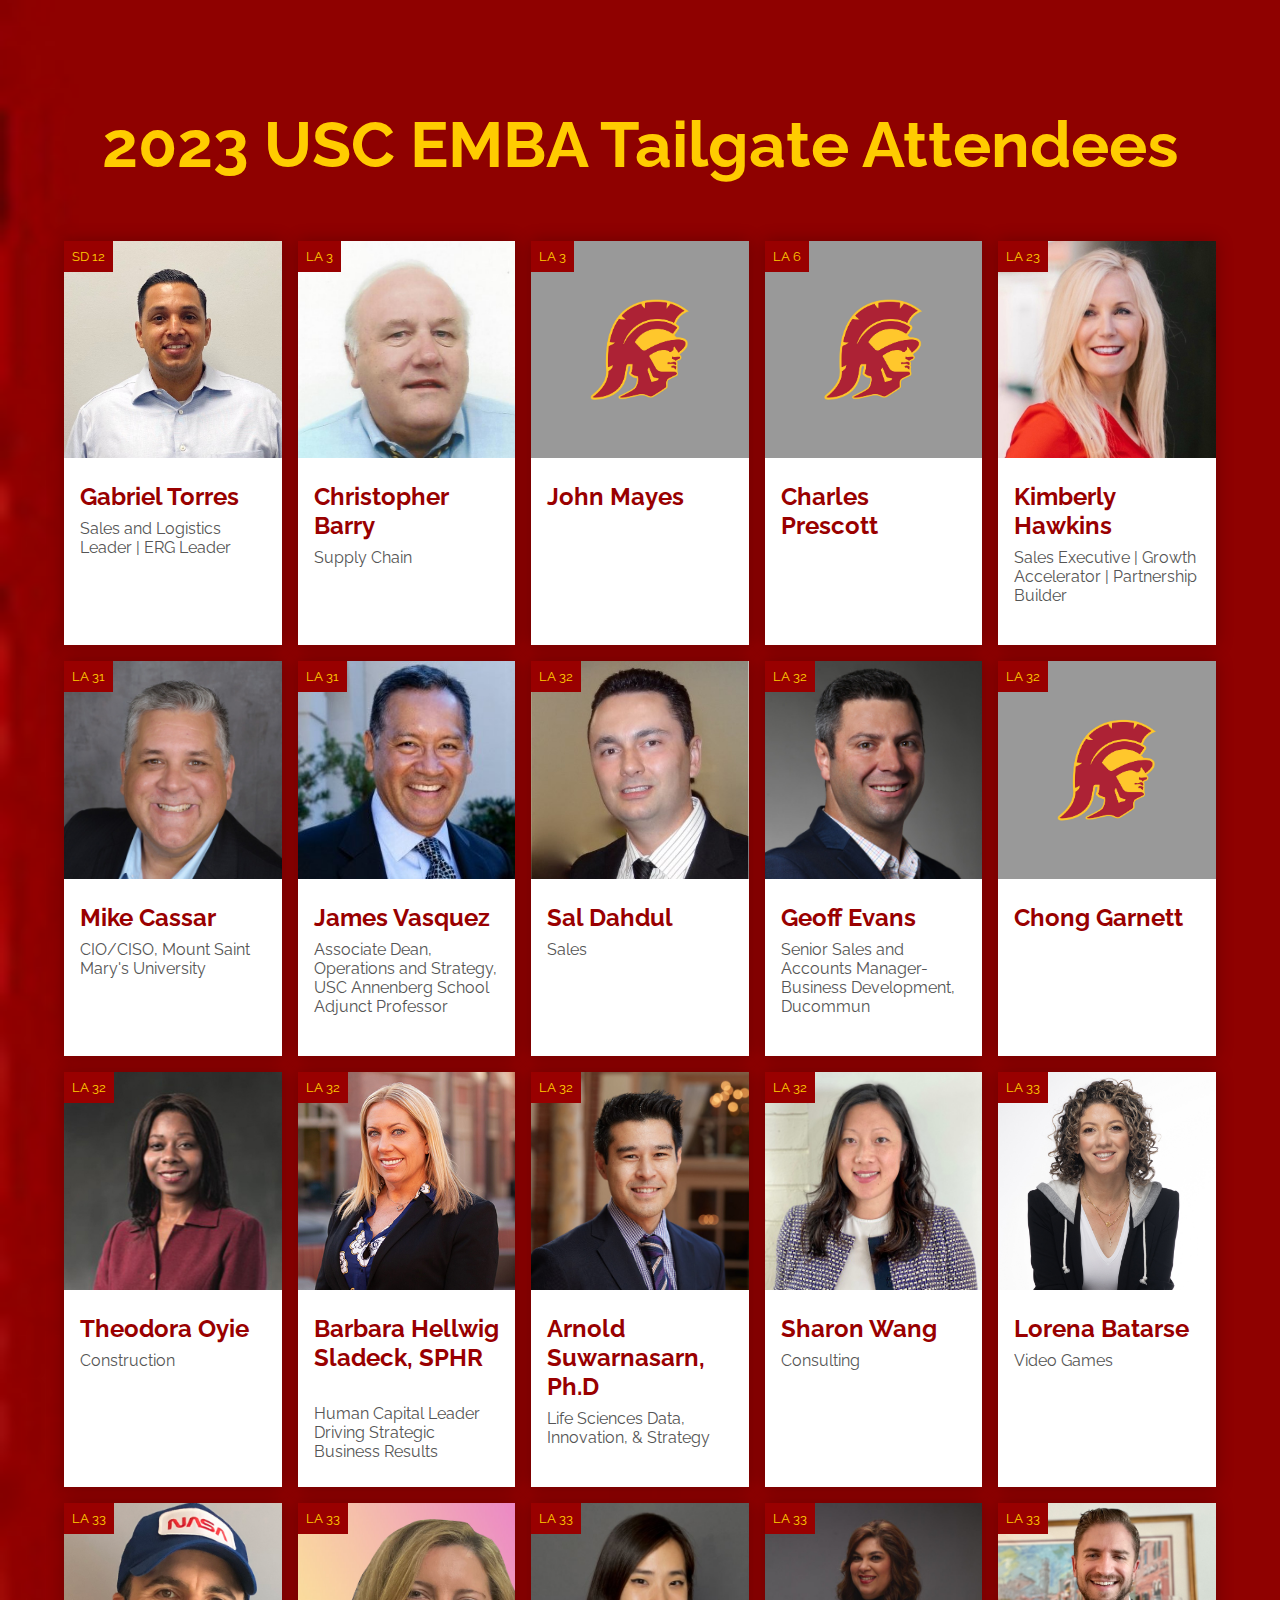
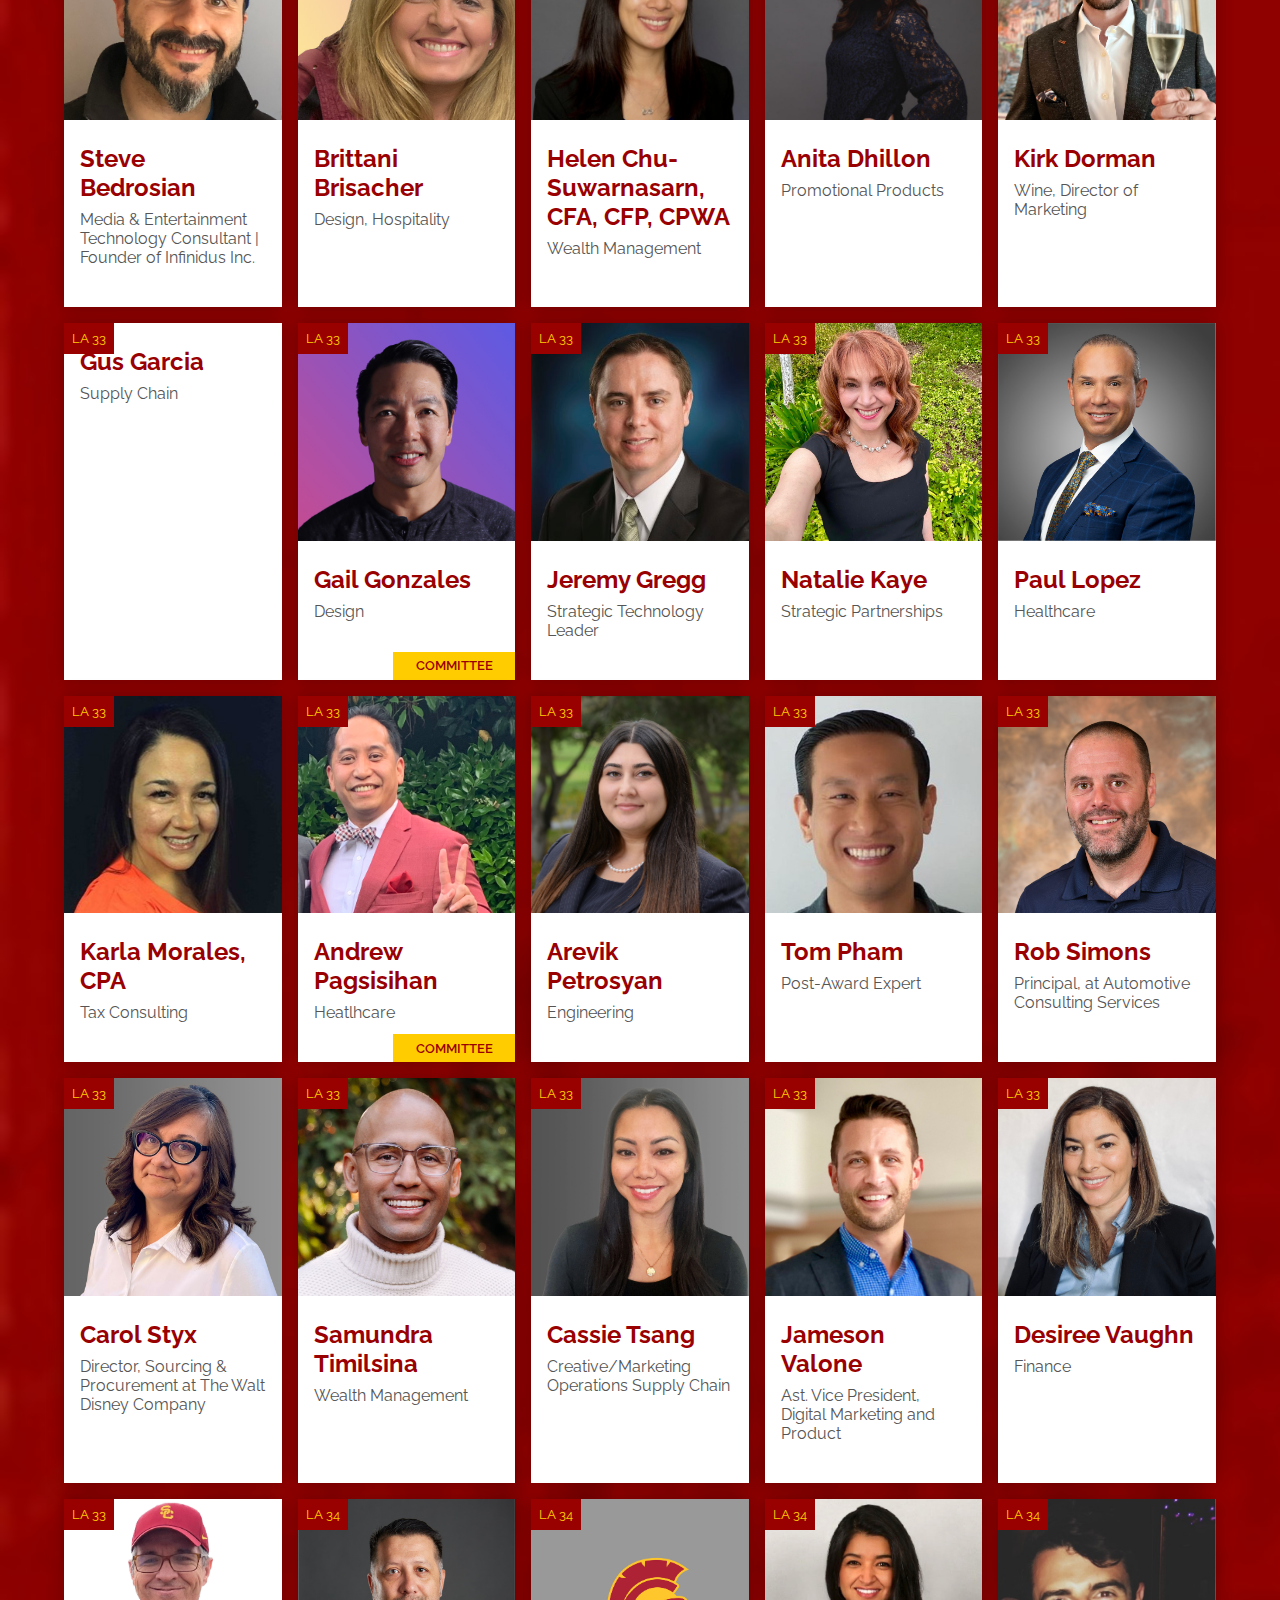
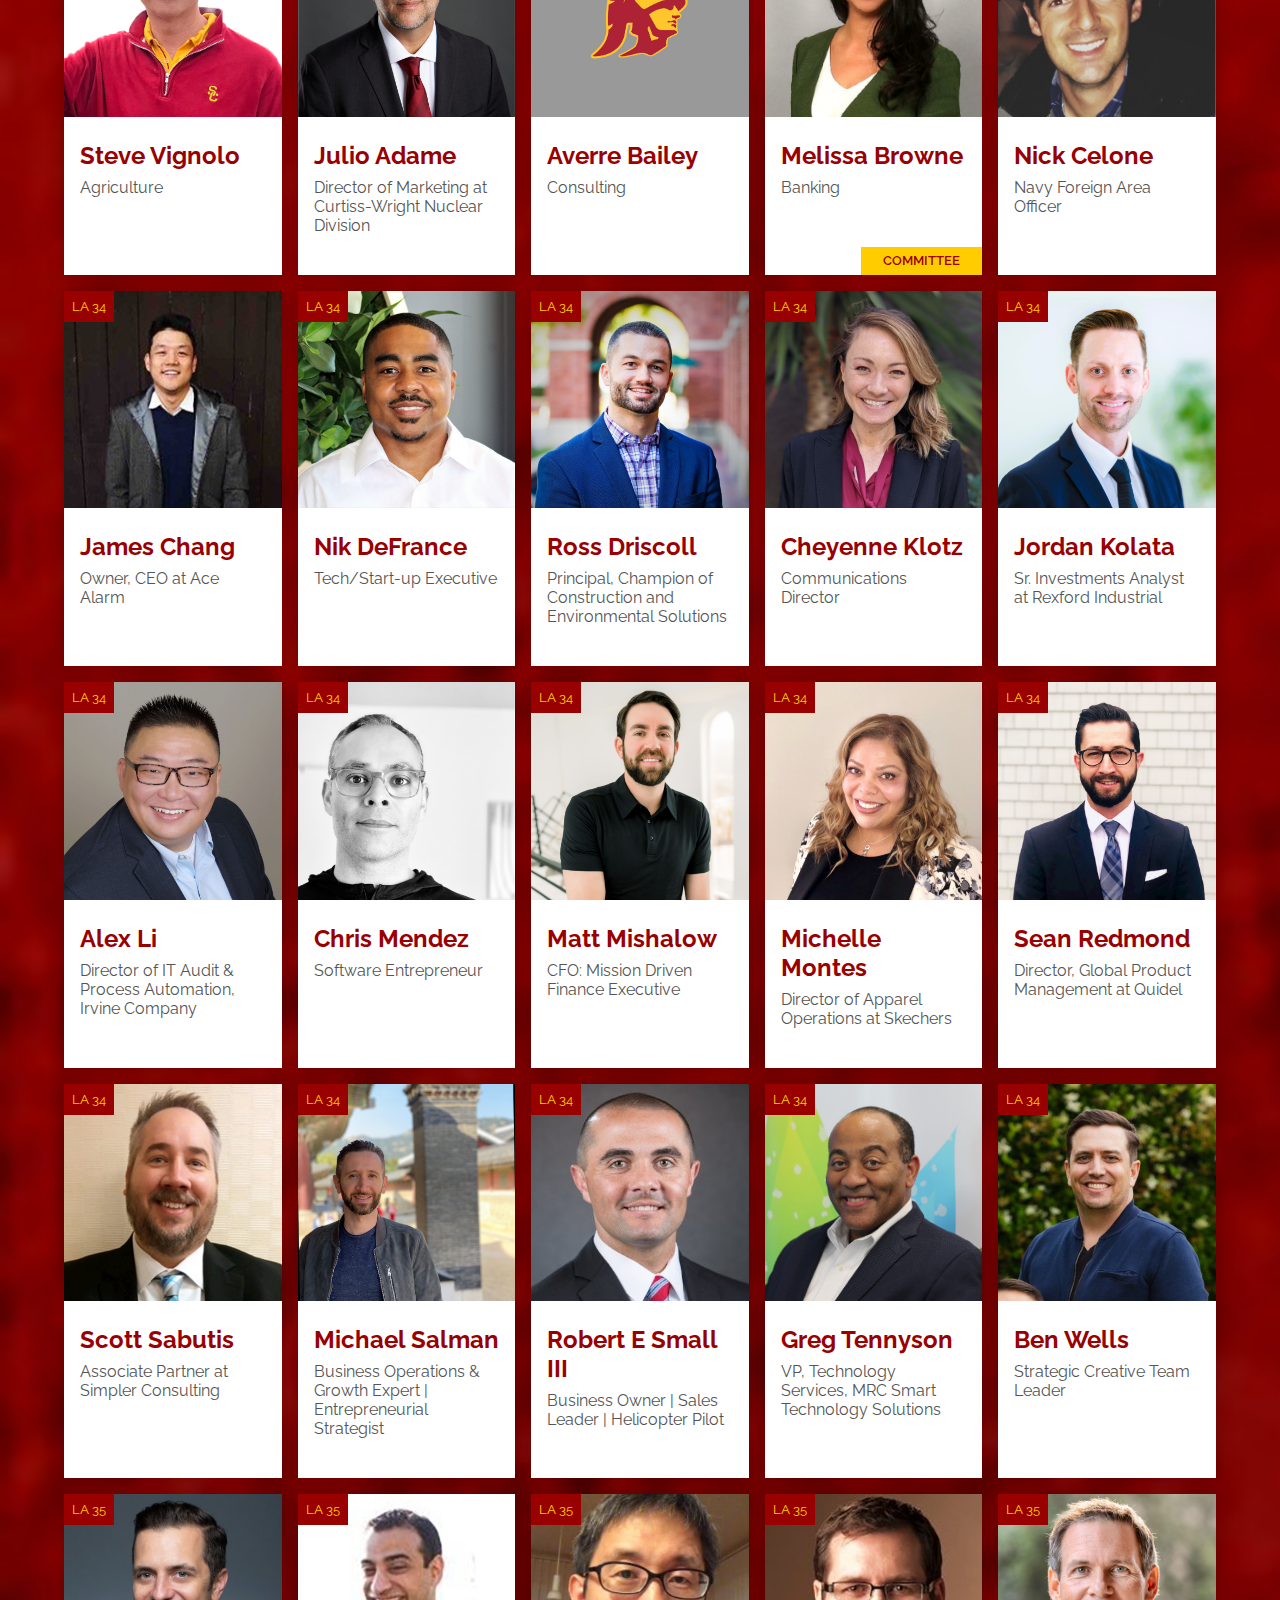
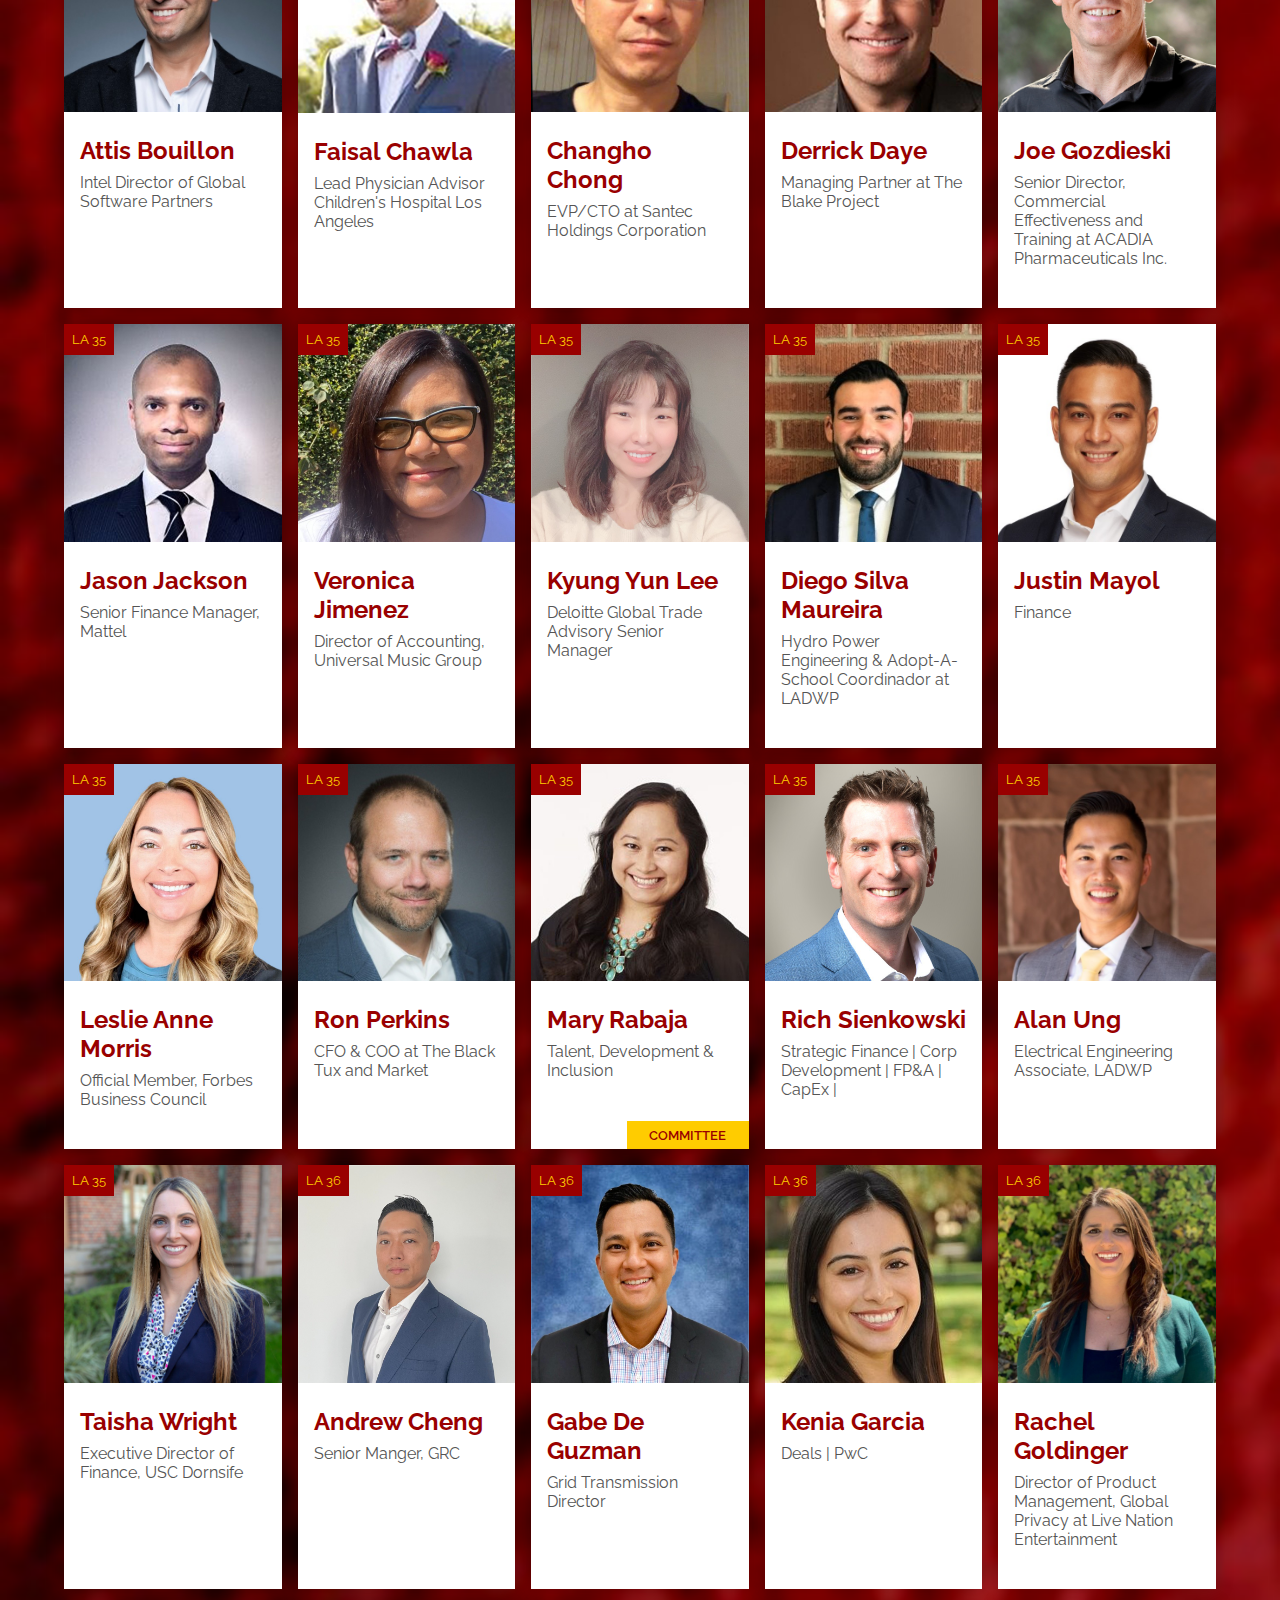
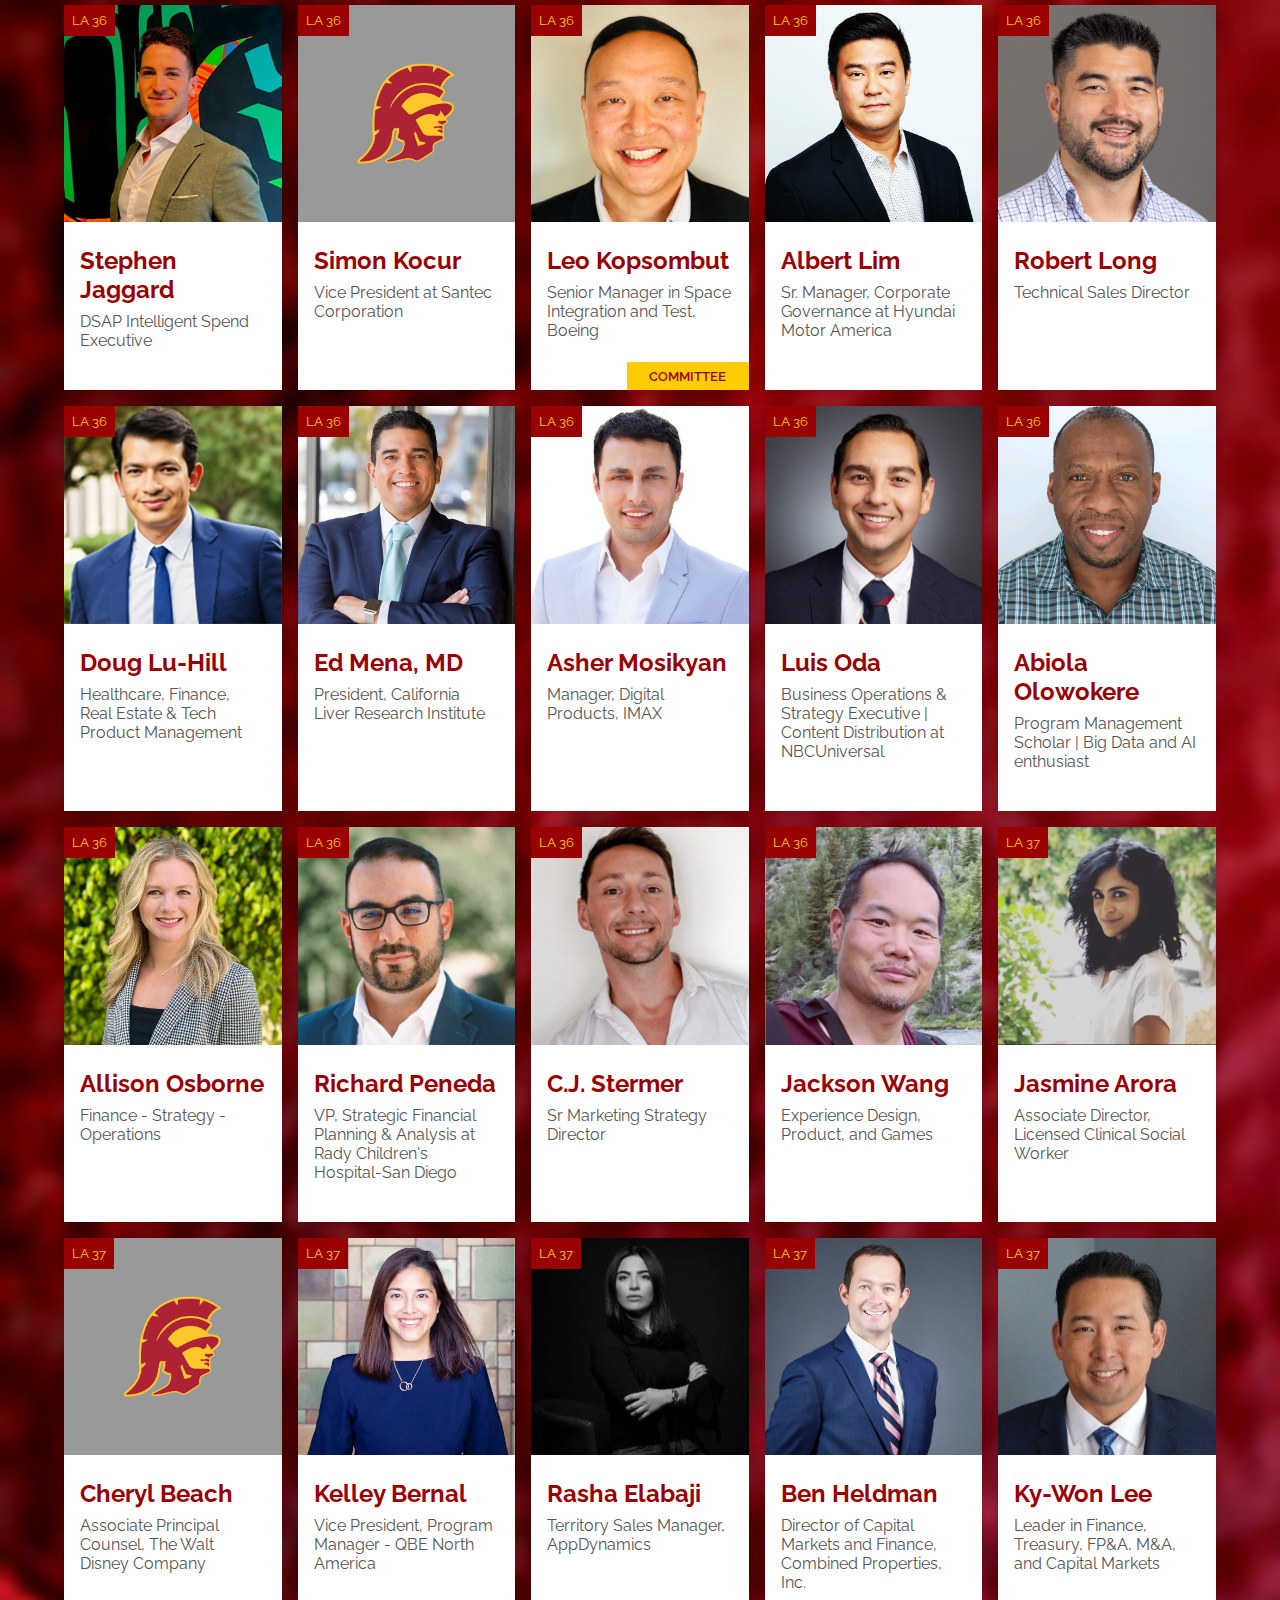
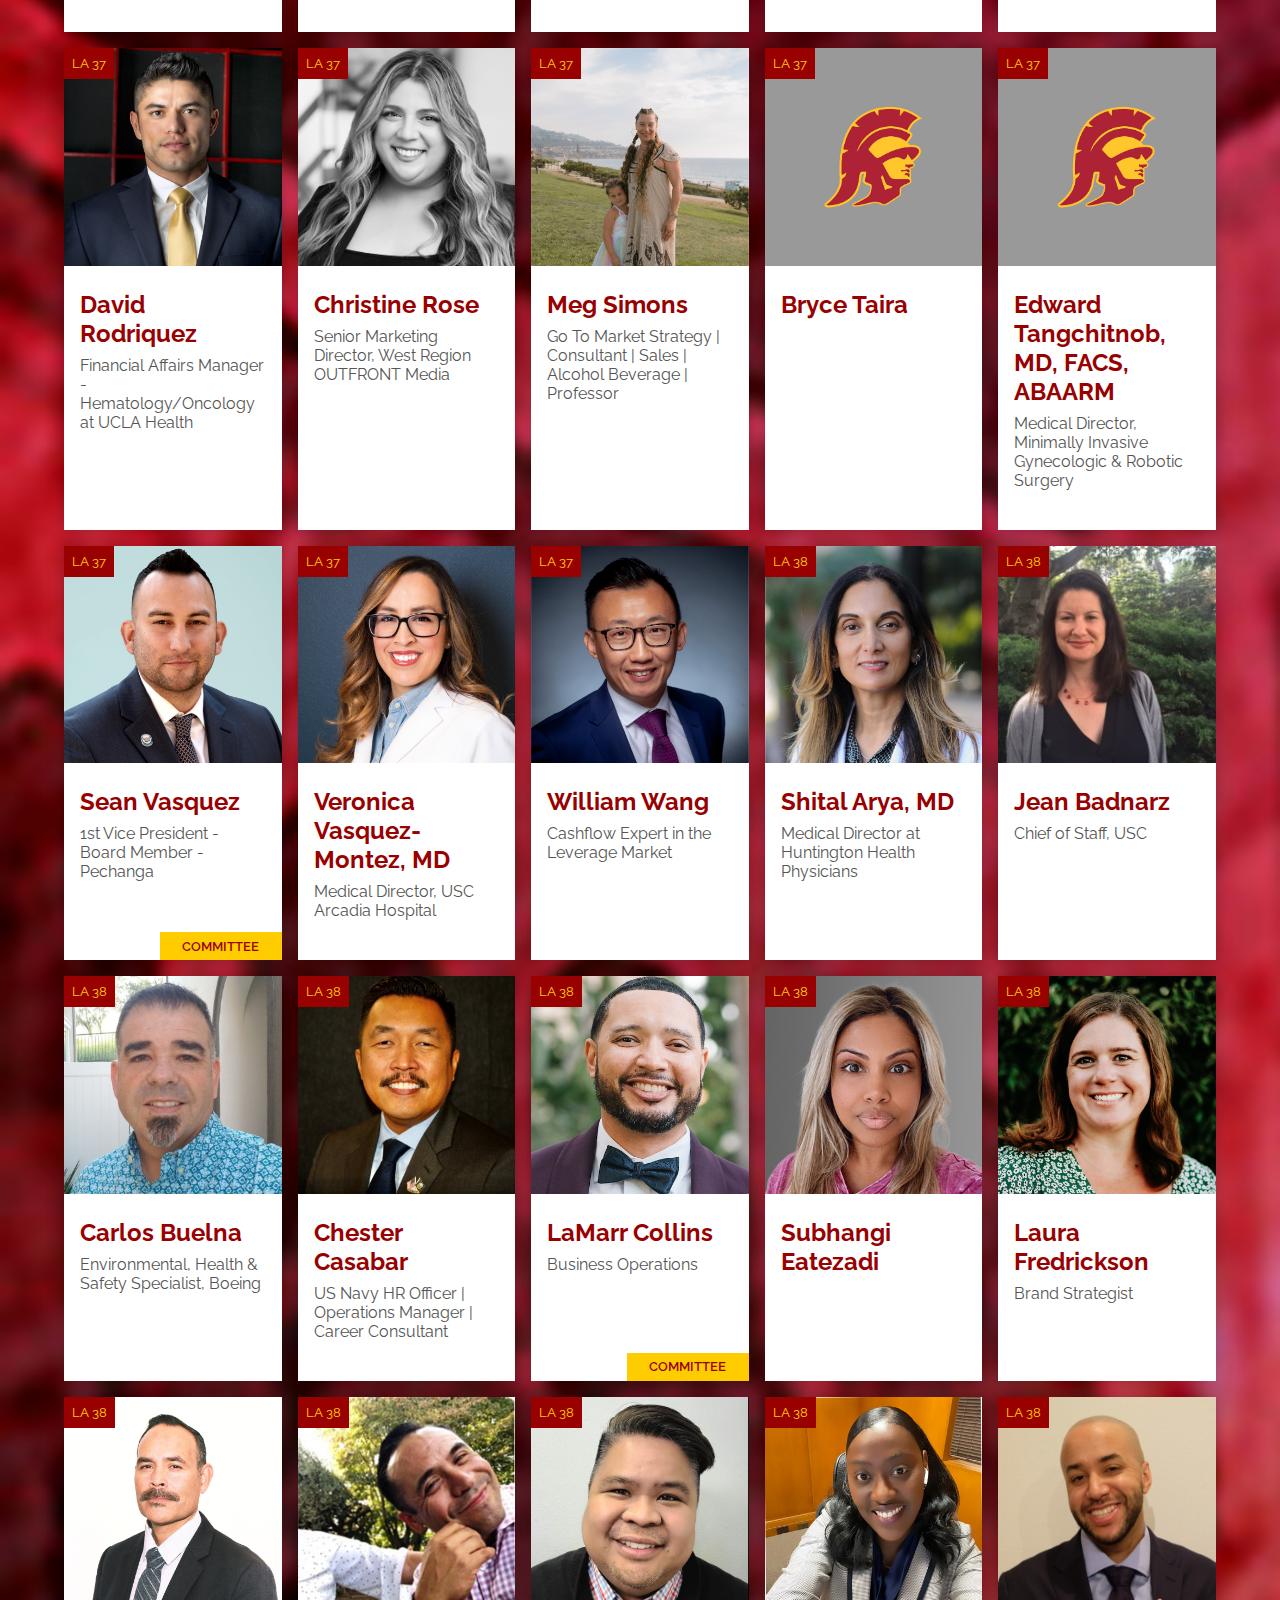
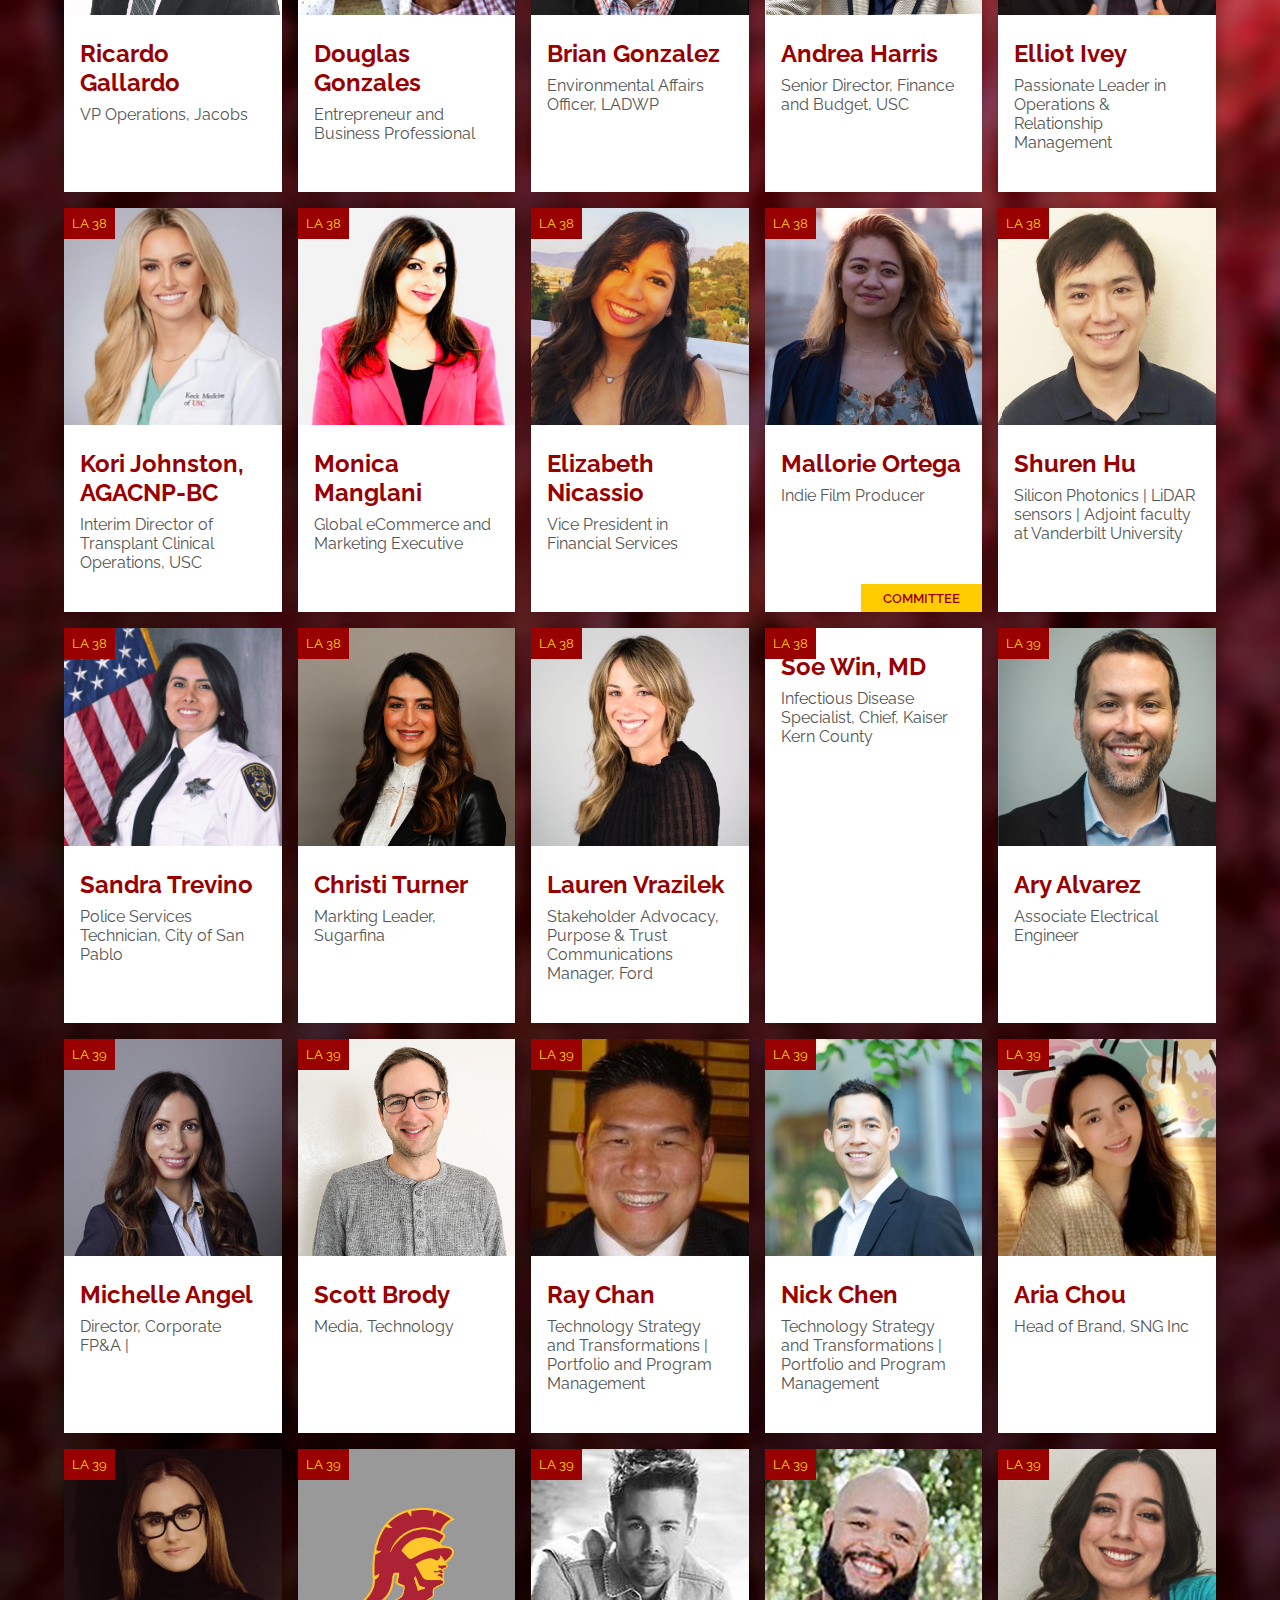
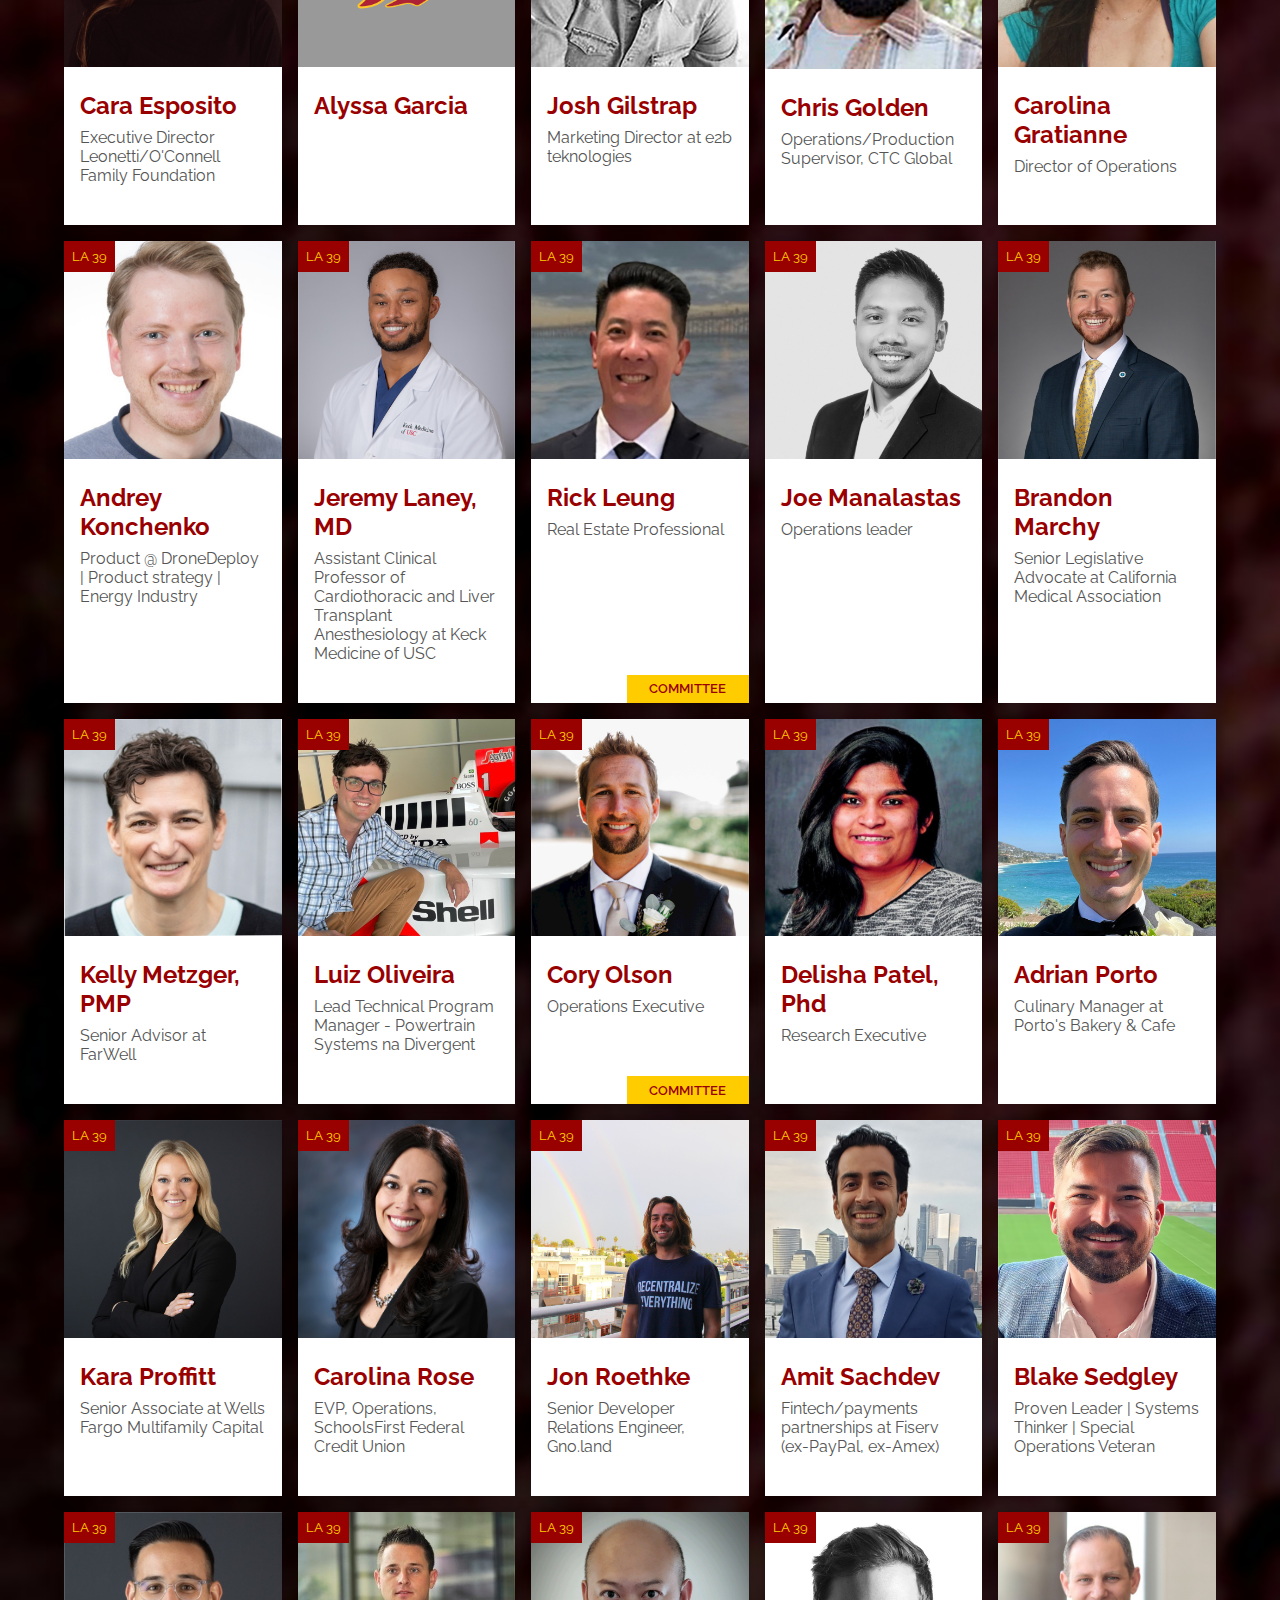
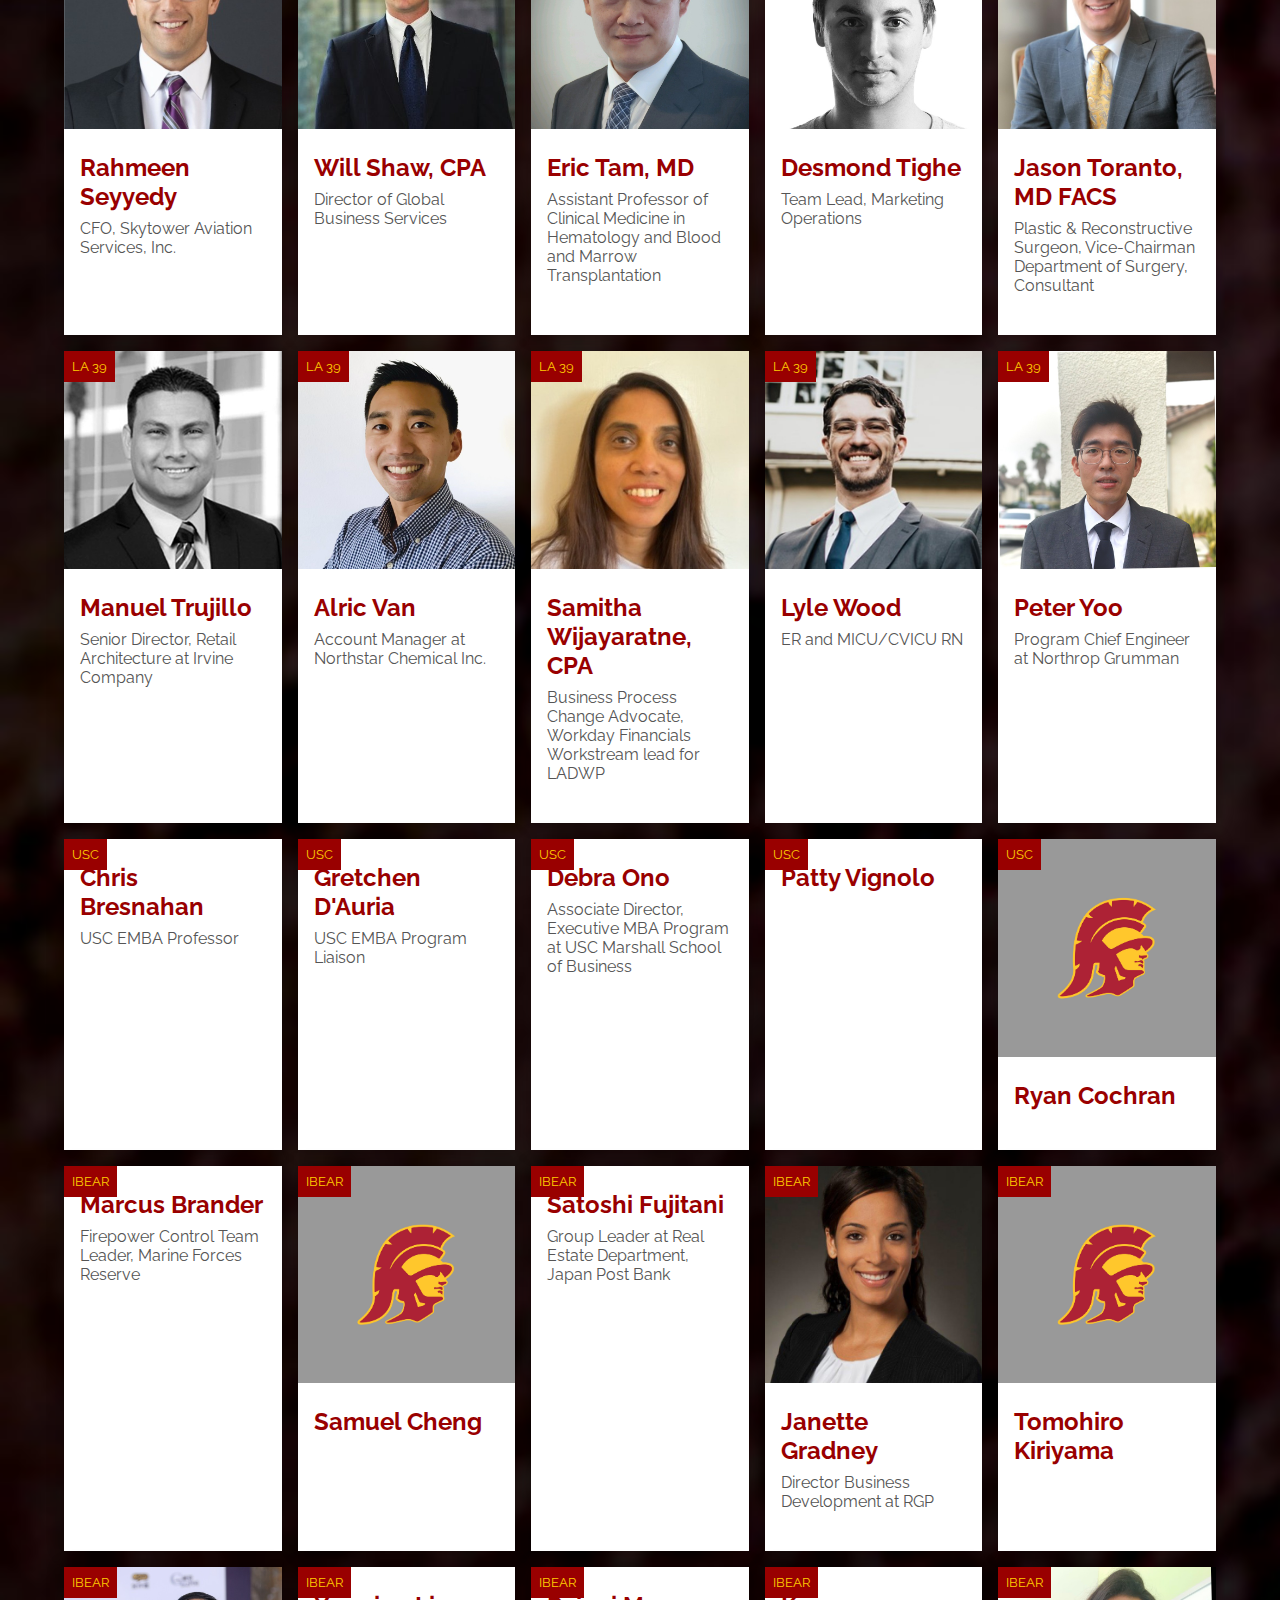
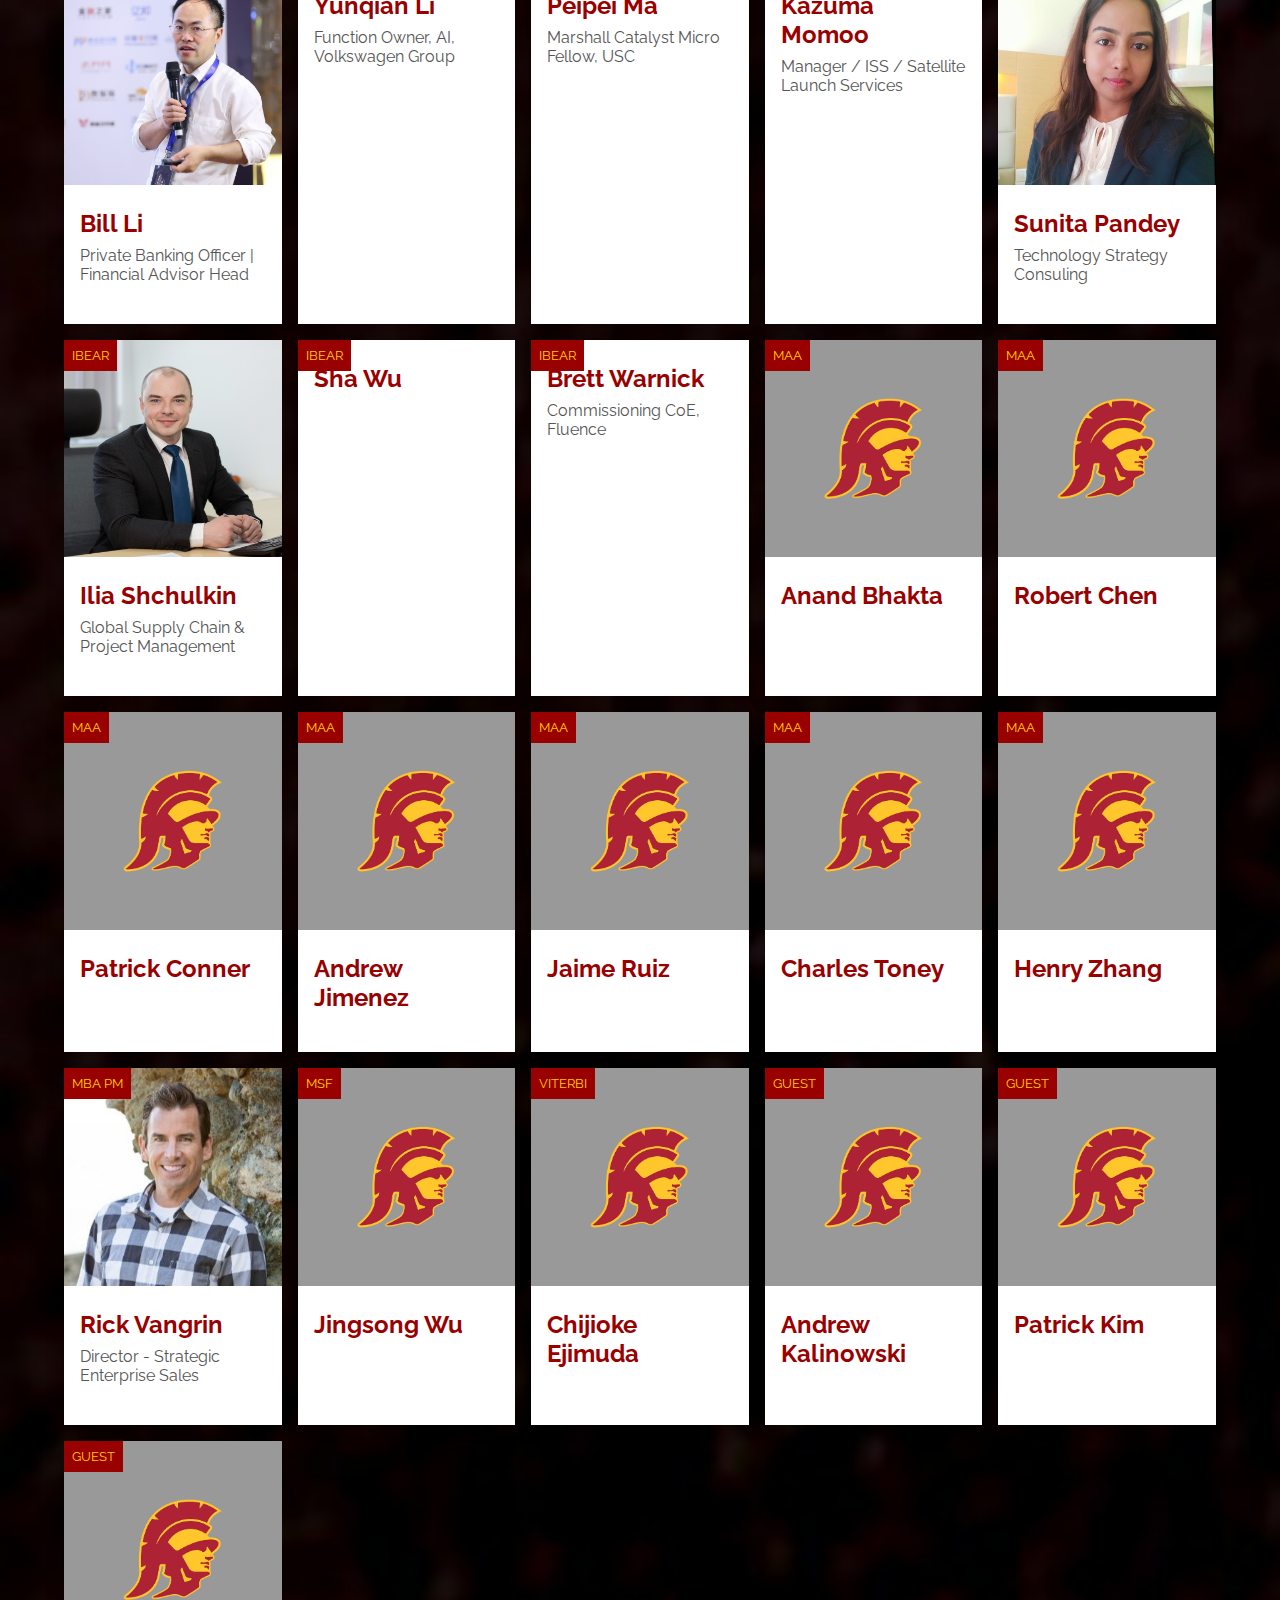
==== commit 24e70ca8: "Add files via upload" ====
--- a/index.html
+++ b/index.html
@@ -2153,13 +2153,13 @@
 
                         <!-- MBA PM-->
                         <div class="portfolio-card">
-                            <img src="images/33/profile.jpg" class="image" alt="">
+                            <img src="images/mba pm/mbapm_rick_vangrin.jpeg" class="image" alt="">
                             <div class="img-banner">
                                 MBA PM
                             </div>
                             <div class="info">
                                 <h3 class="portfolio-card-title">Rick Vangrin</h3>
-                                <p class="portfolio-card-p"></p>
+                                <p class="portfolio-card-p">Director - Strategic Enterprise Sales</p>
                             </div>
                         </div>
 
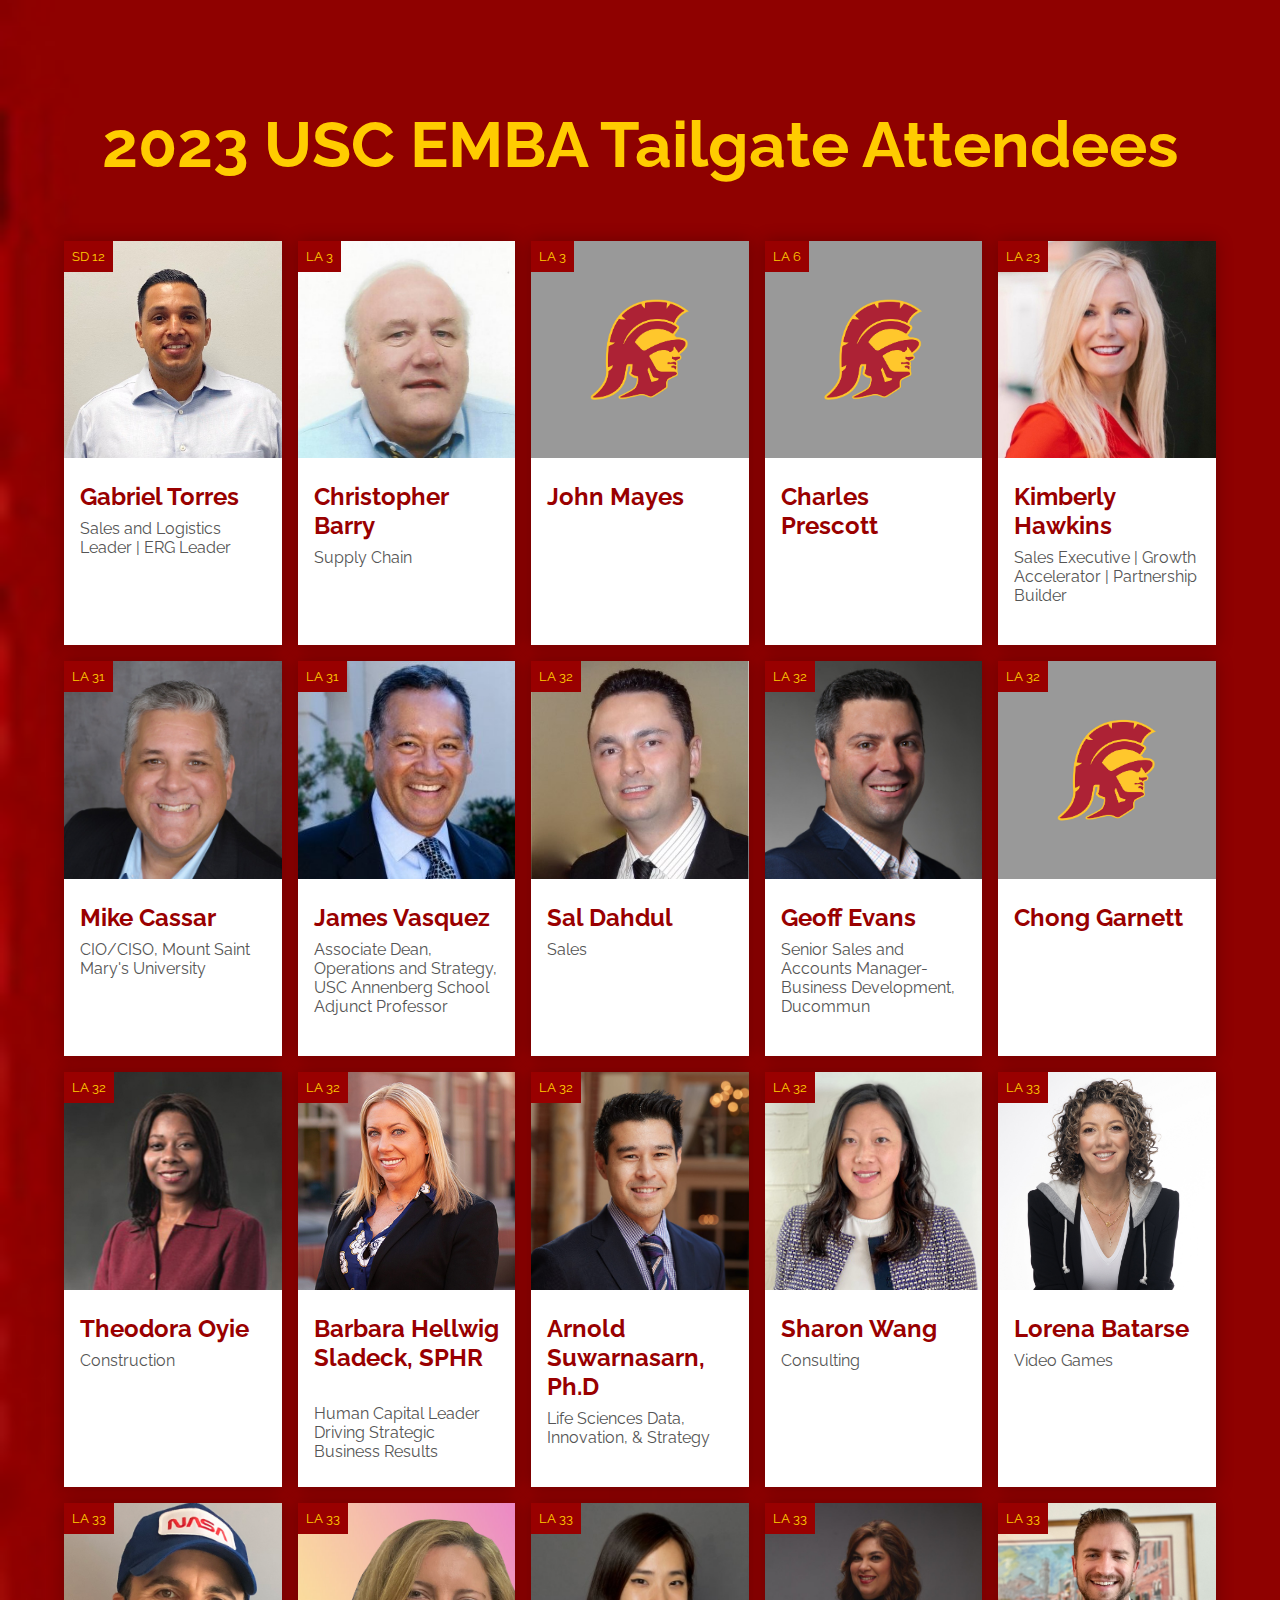
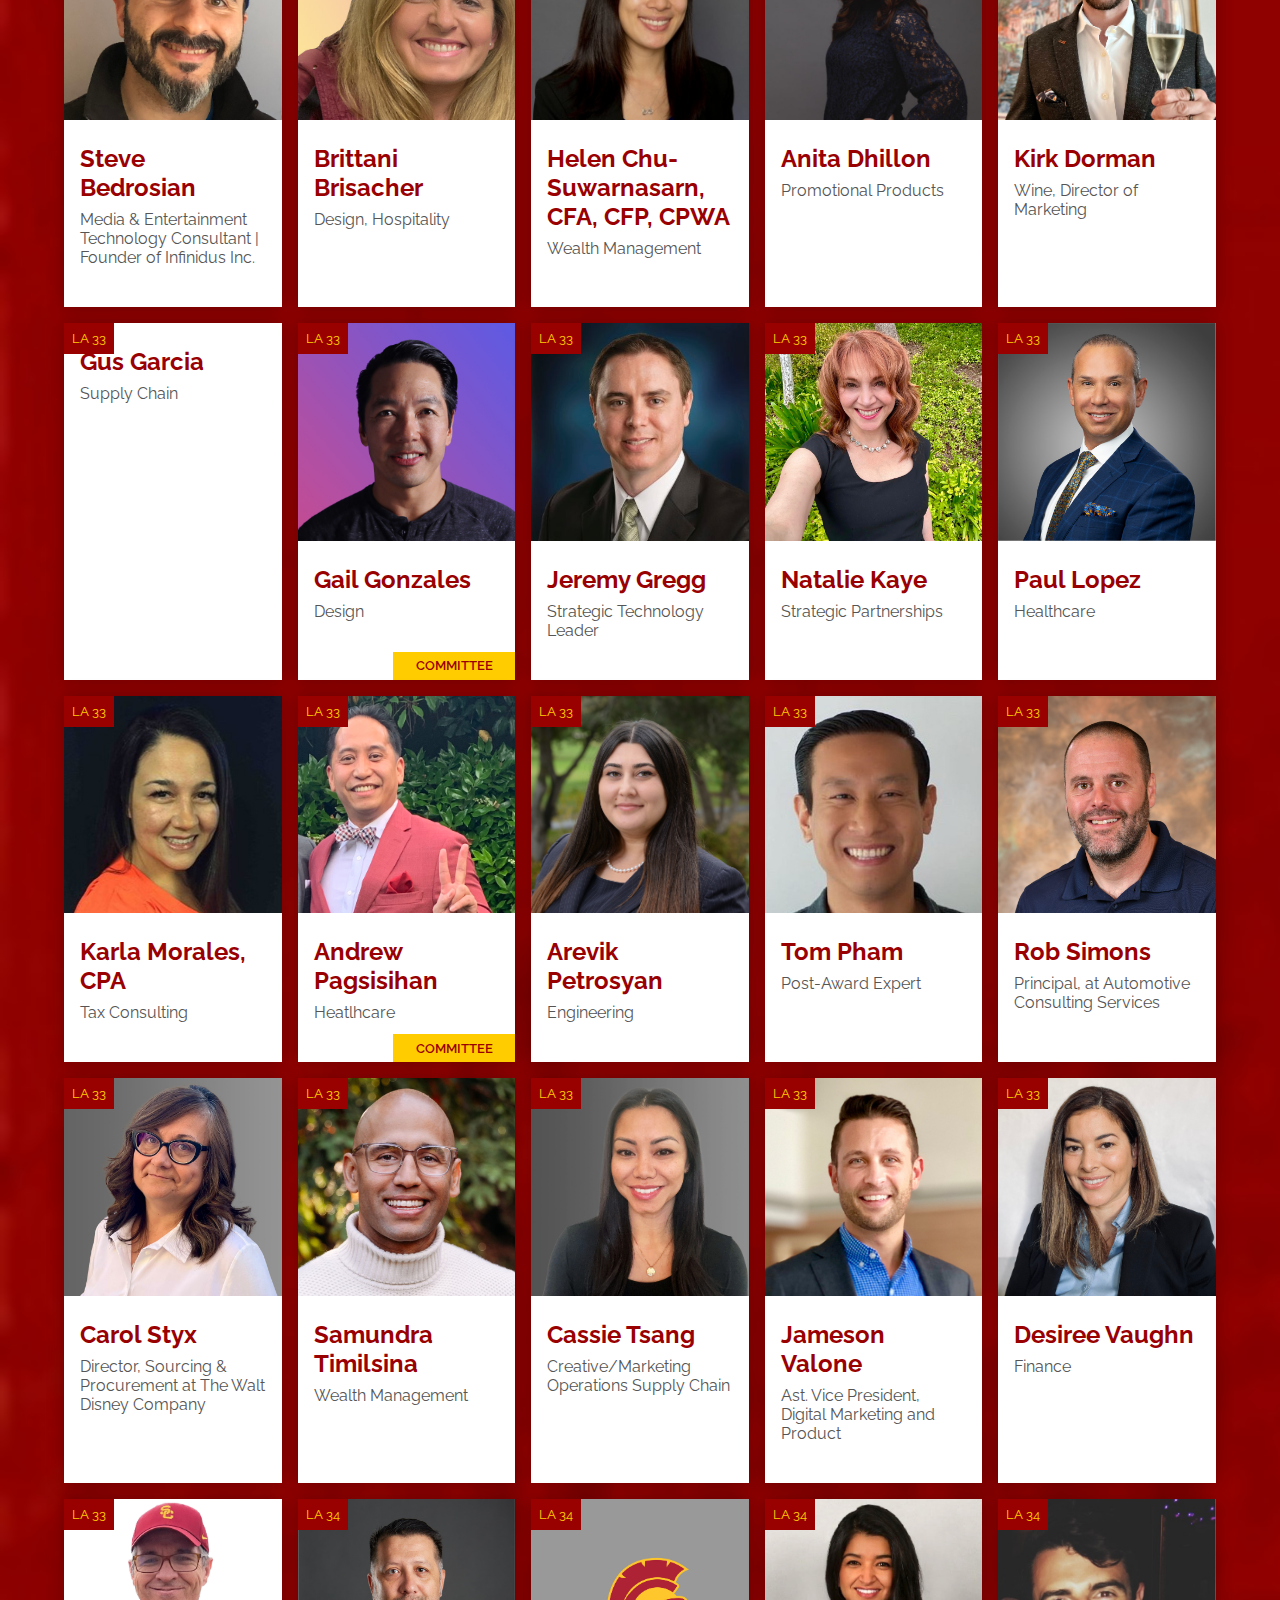
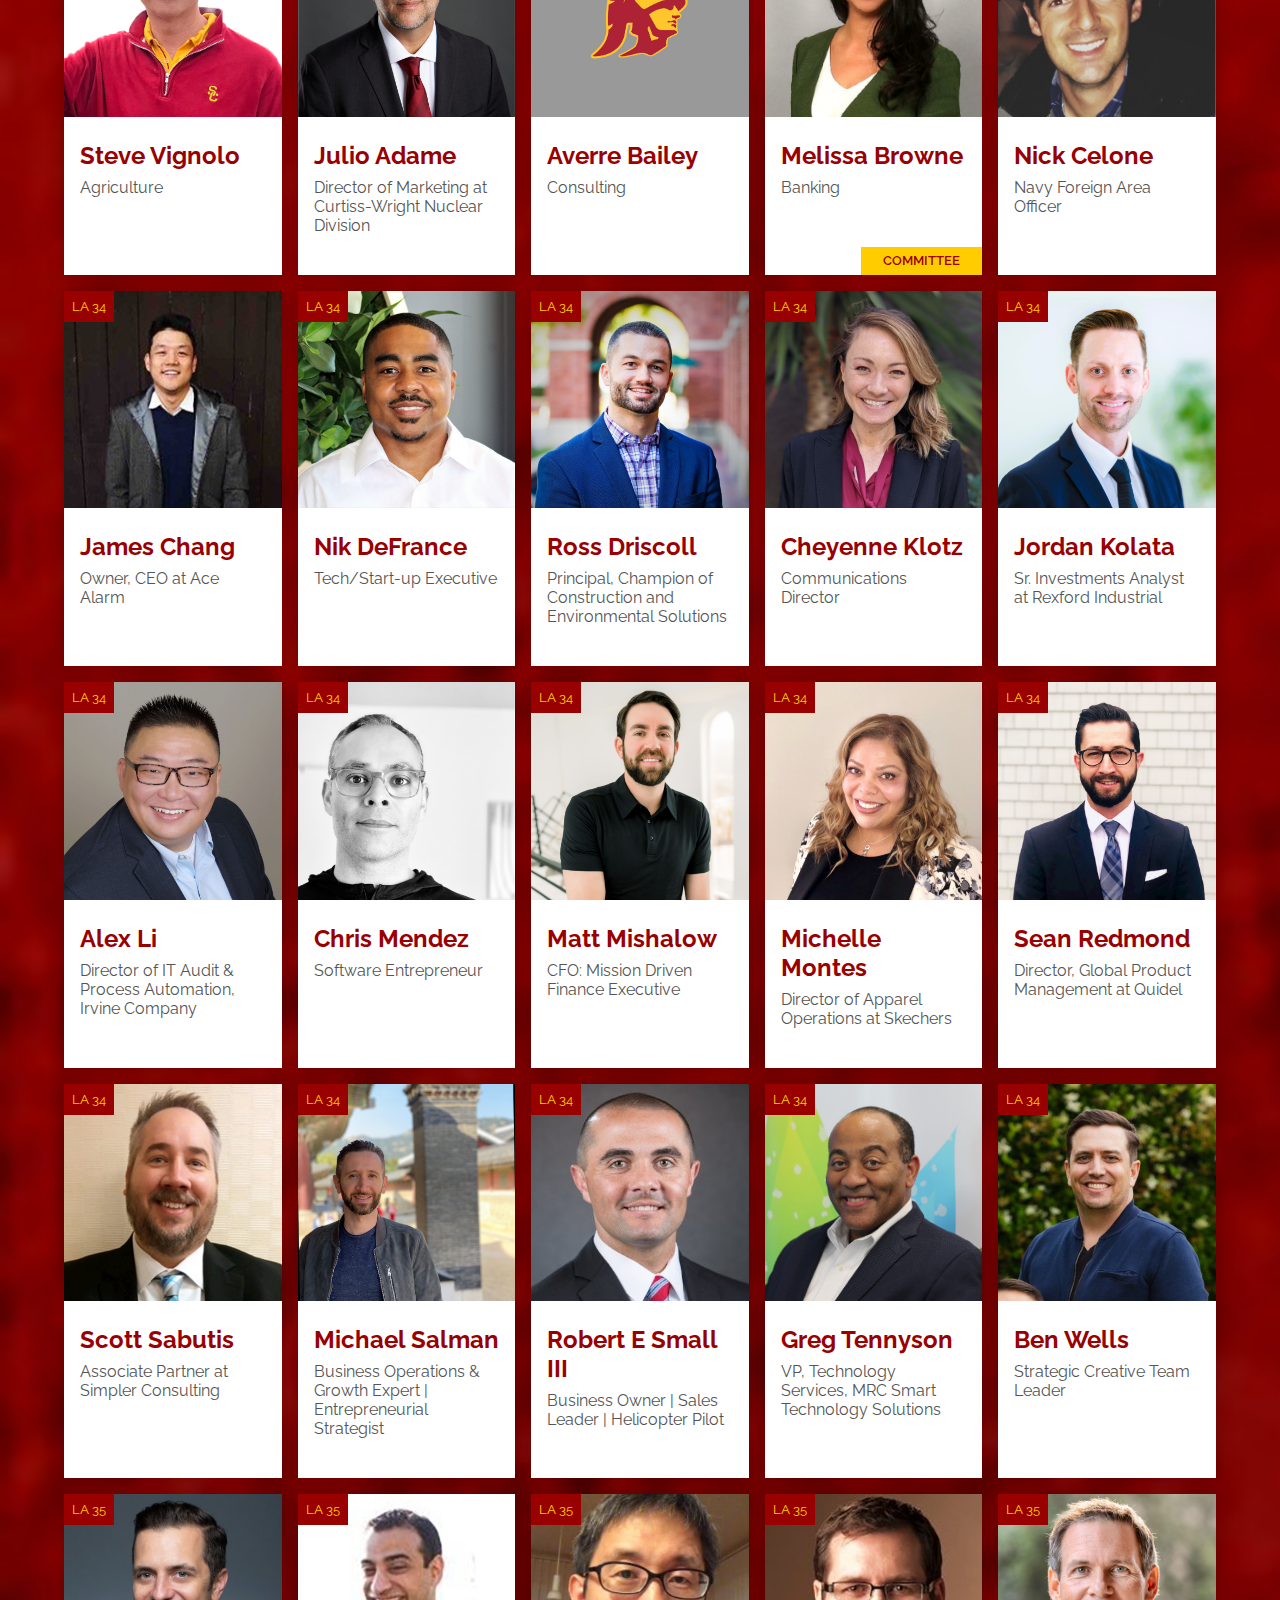
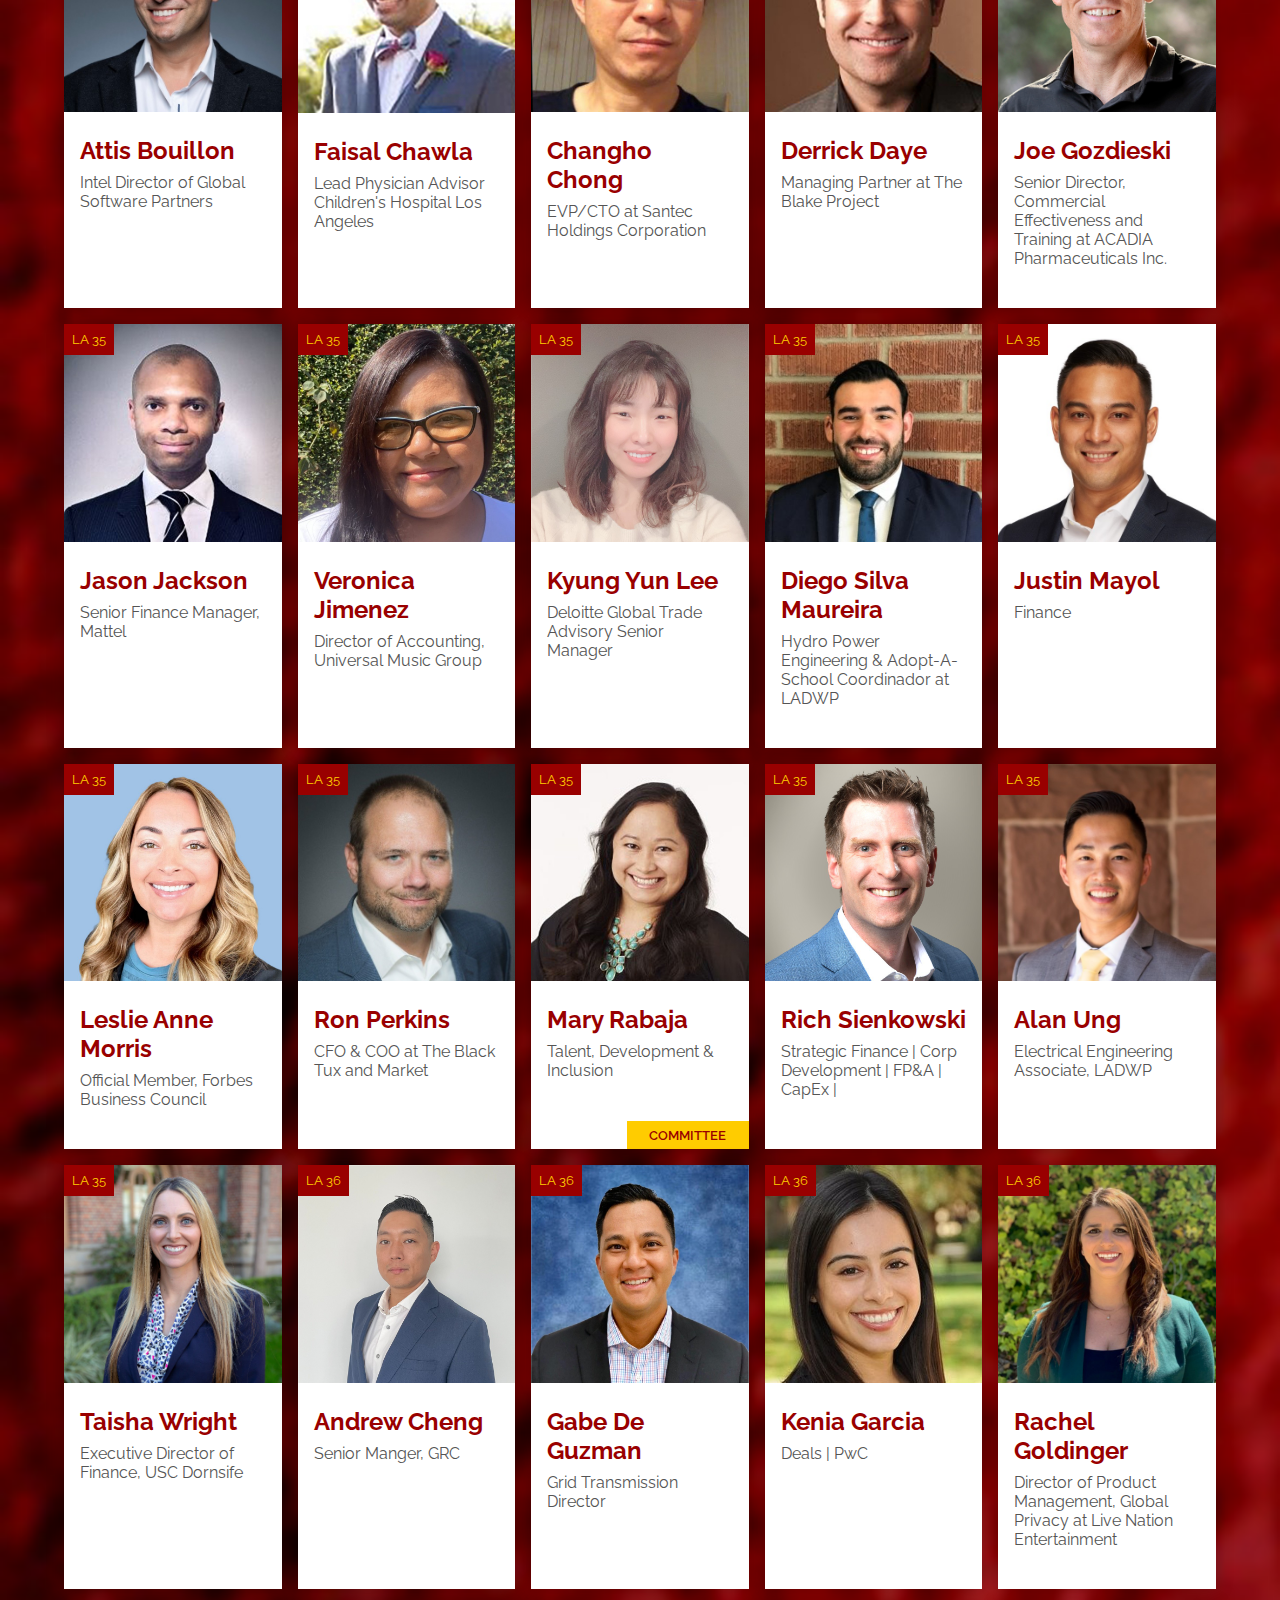
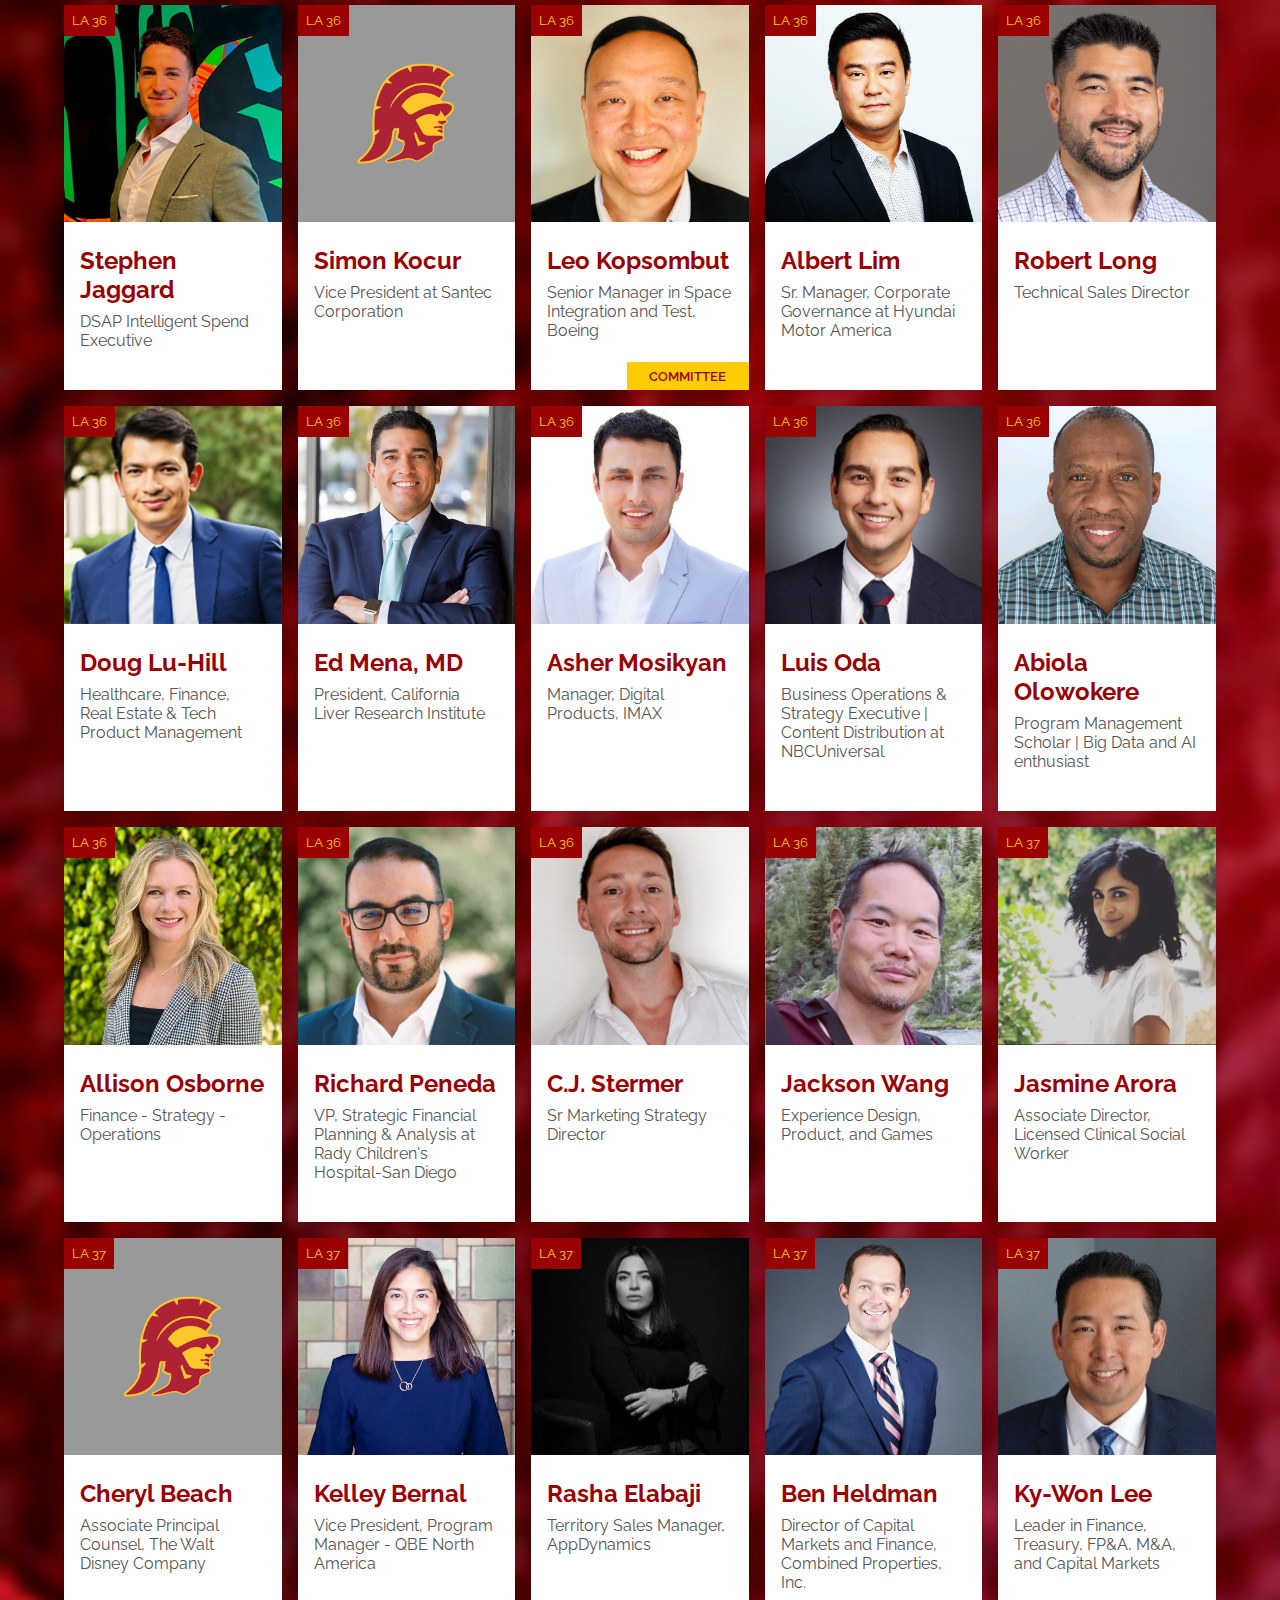
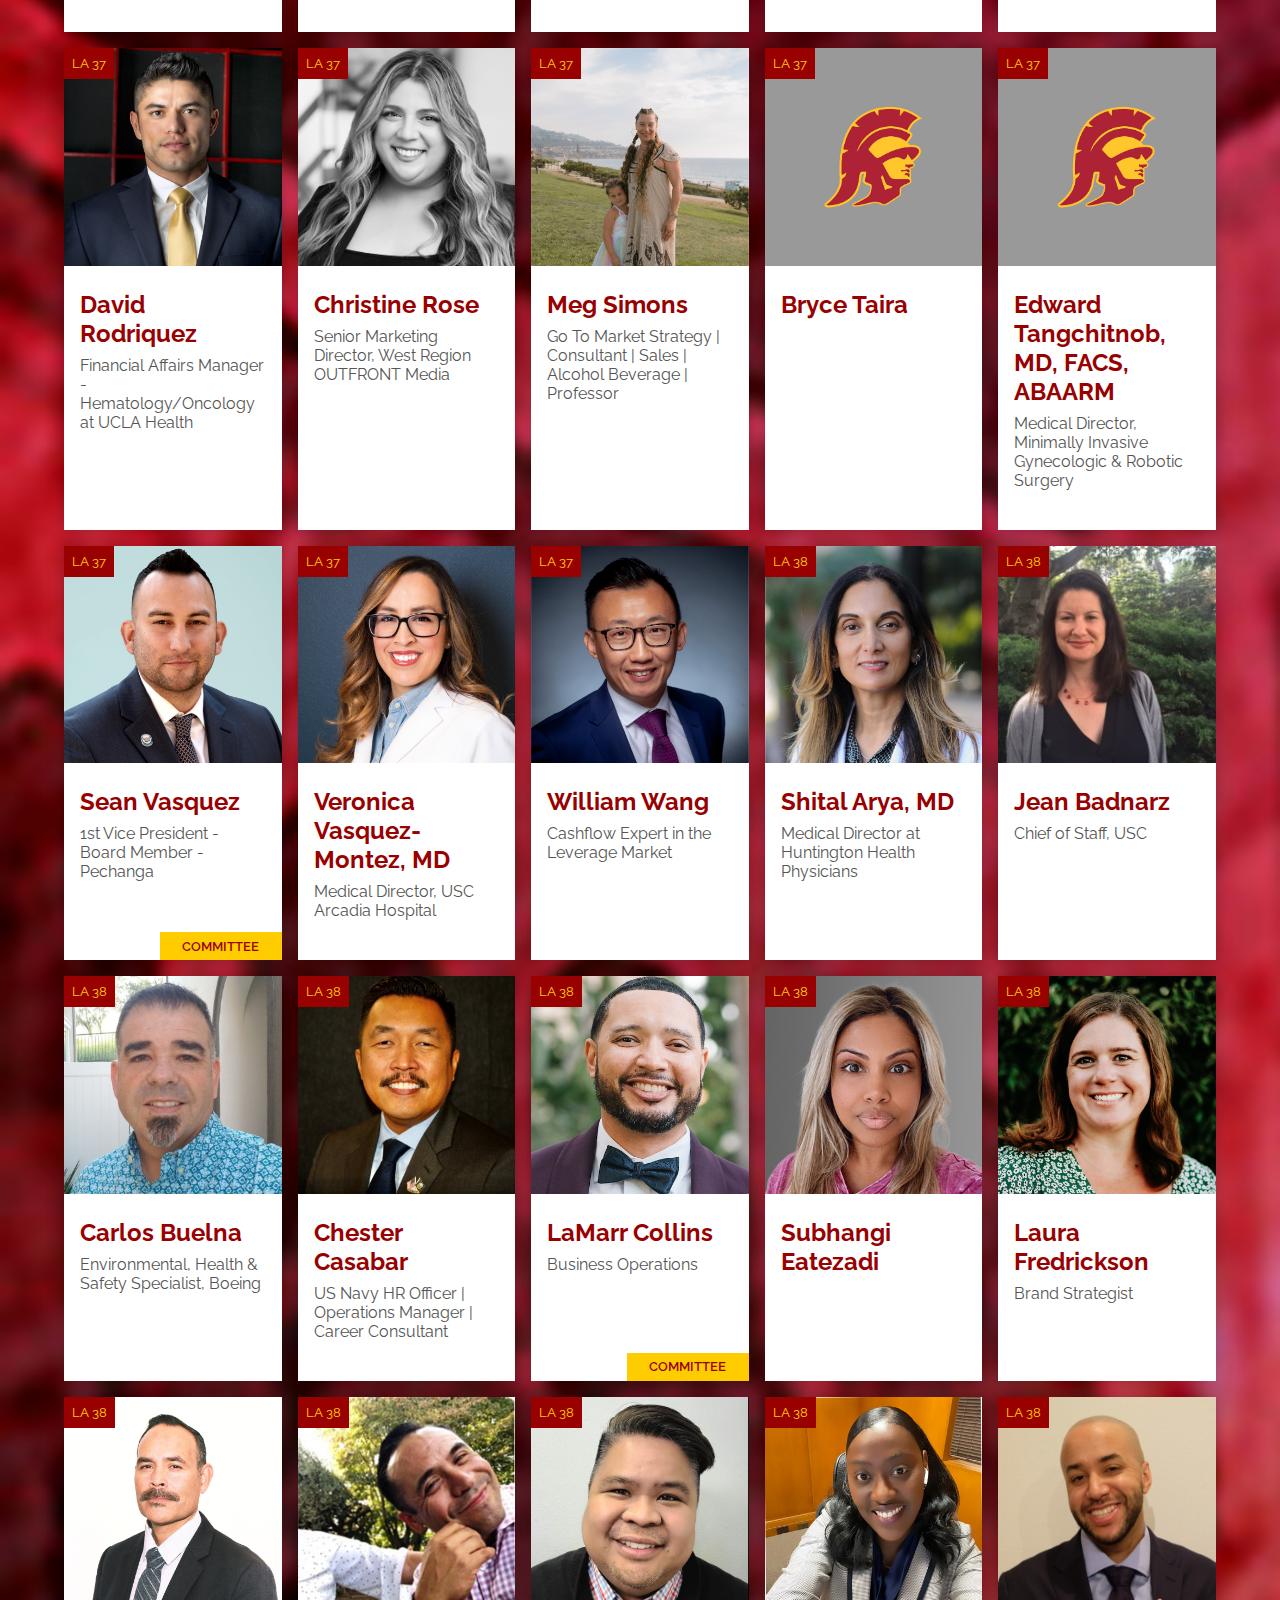
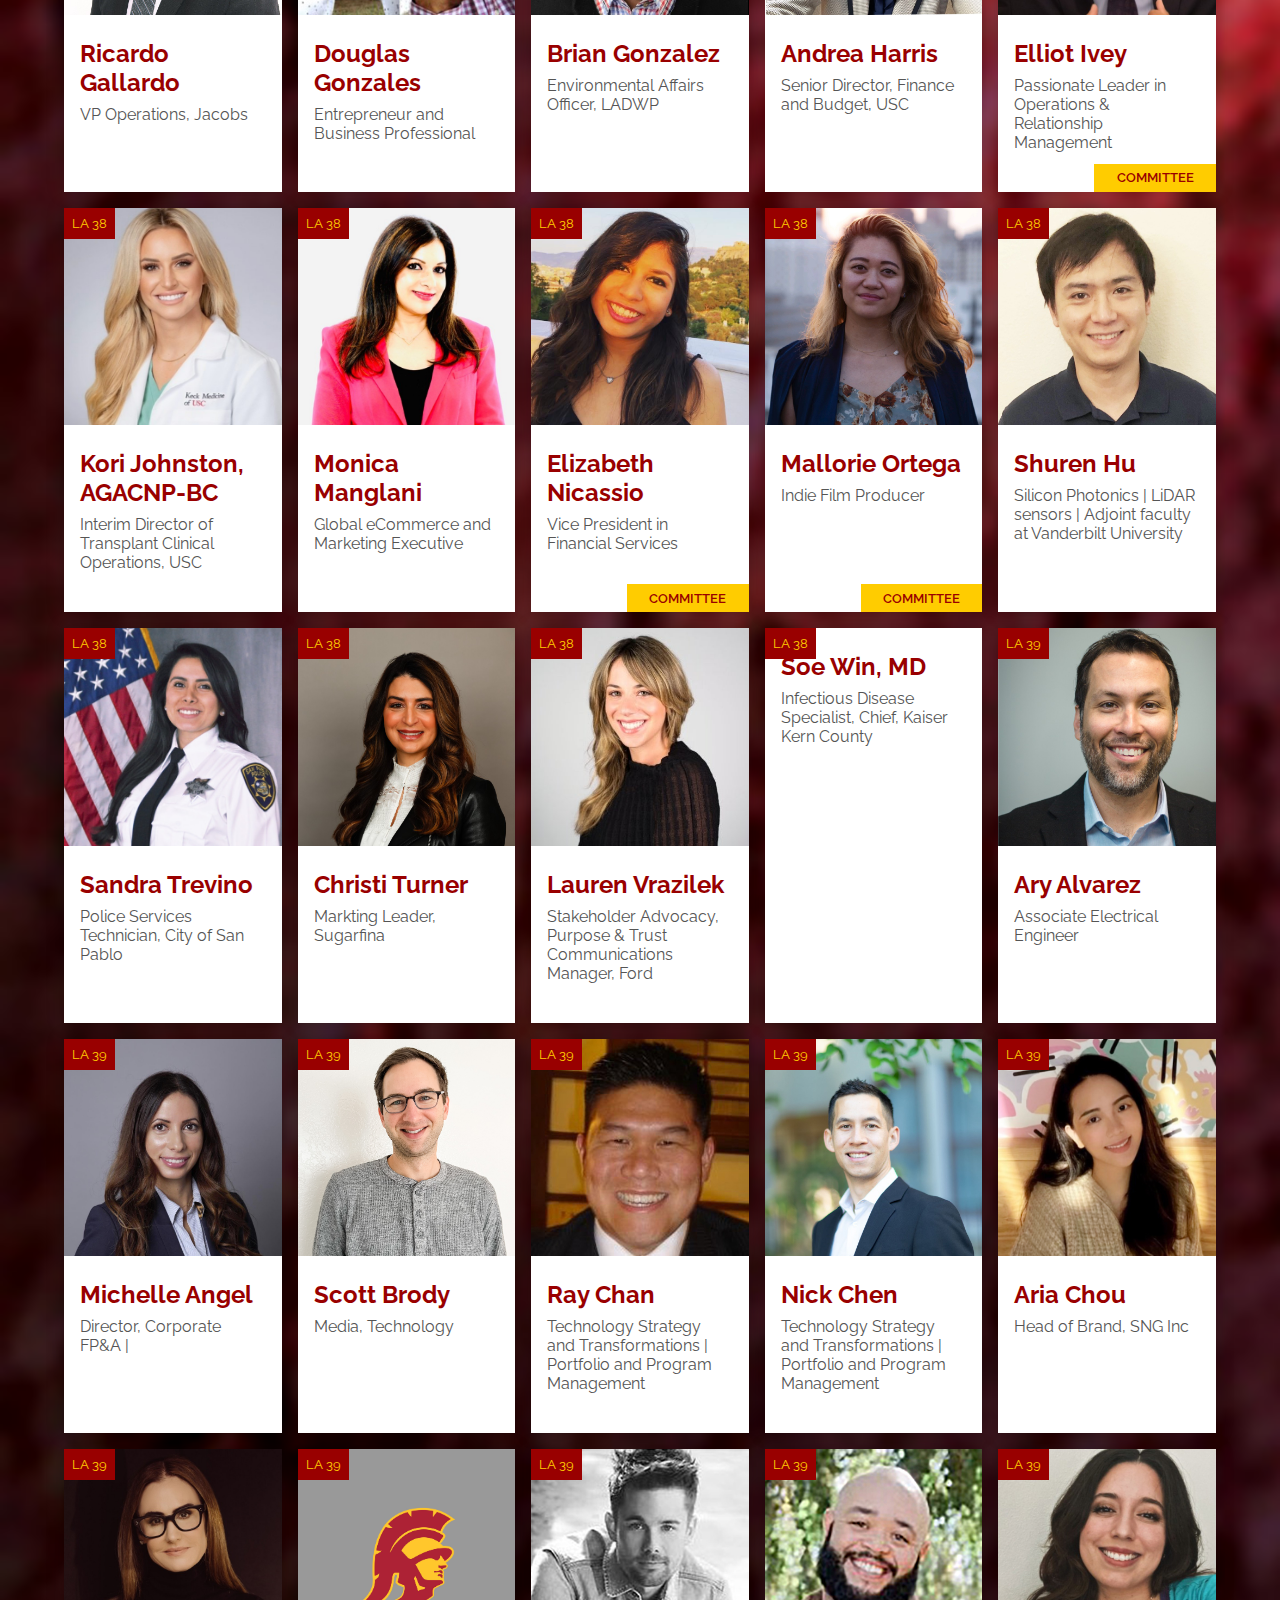
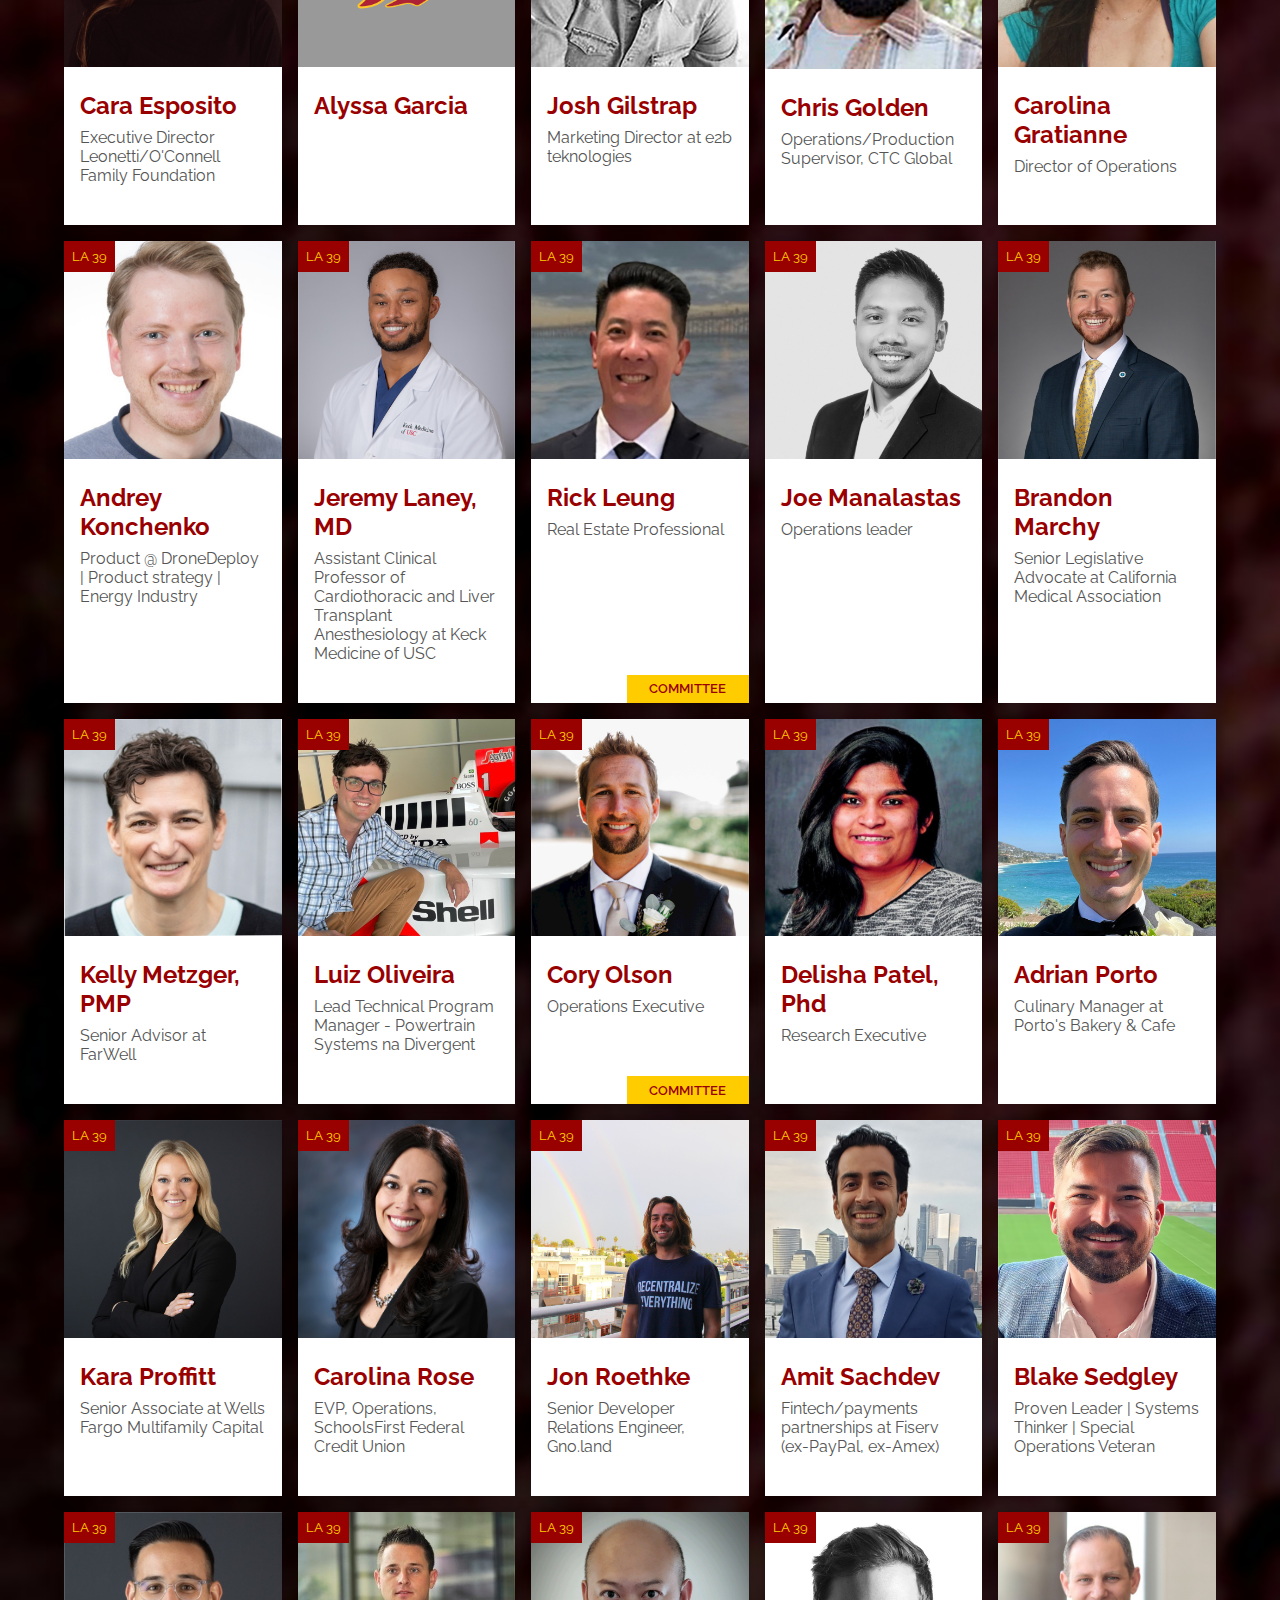
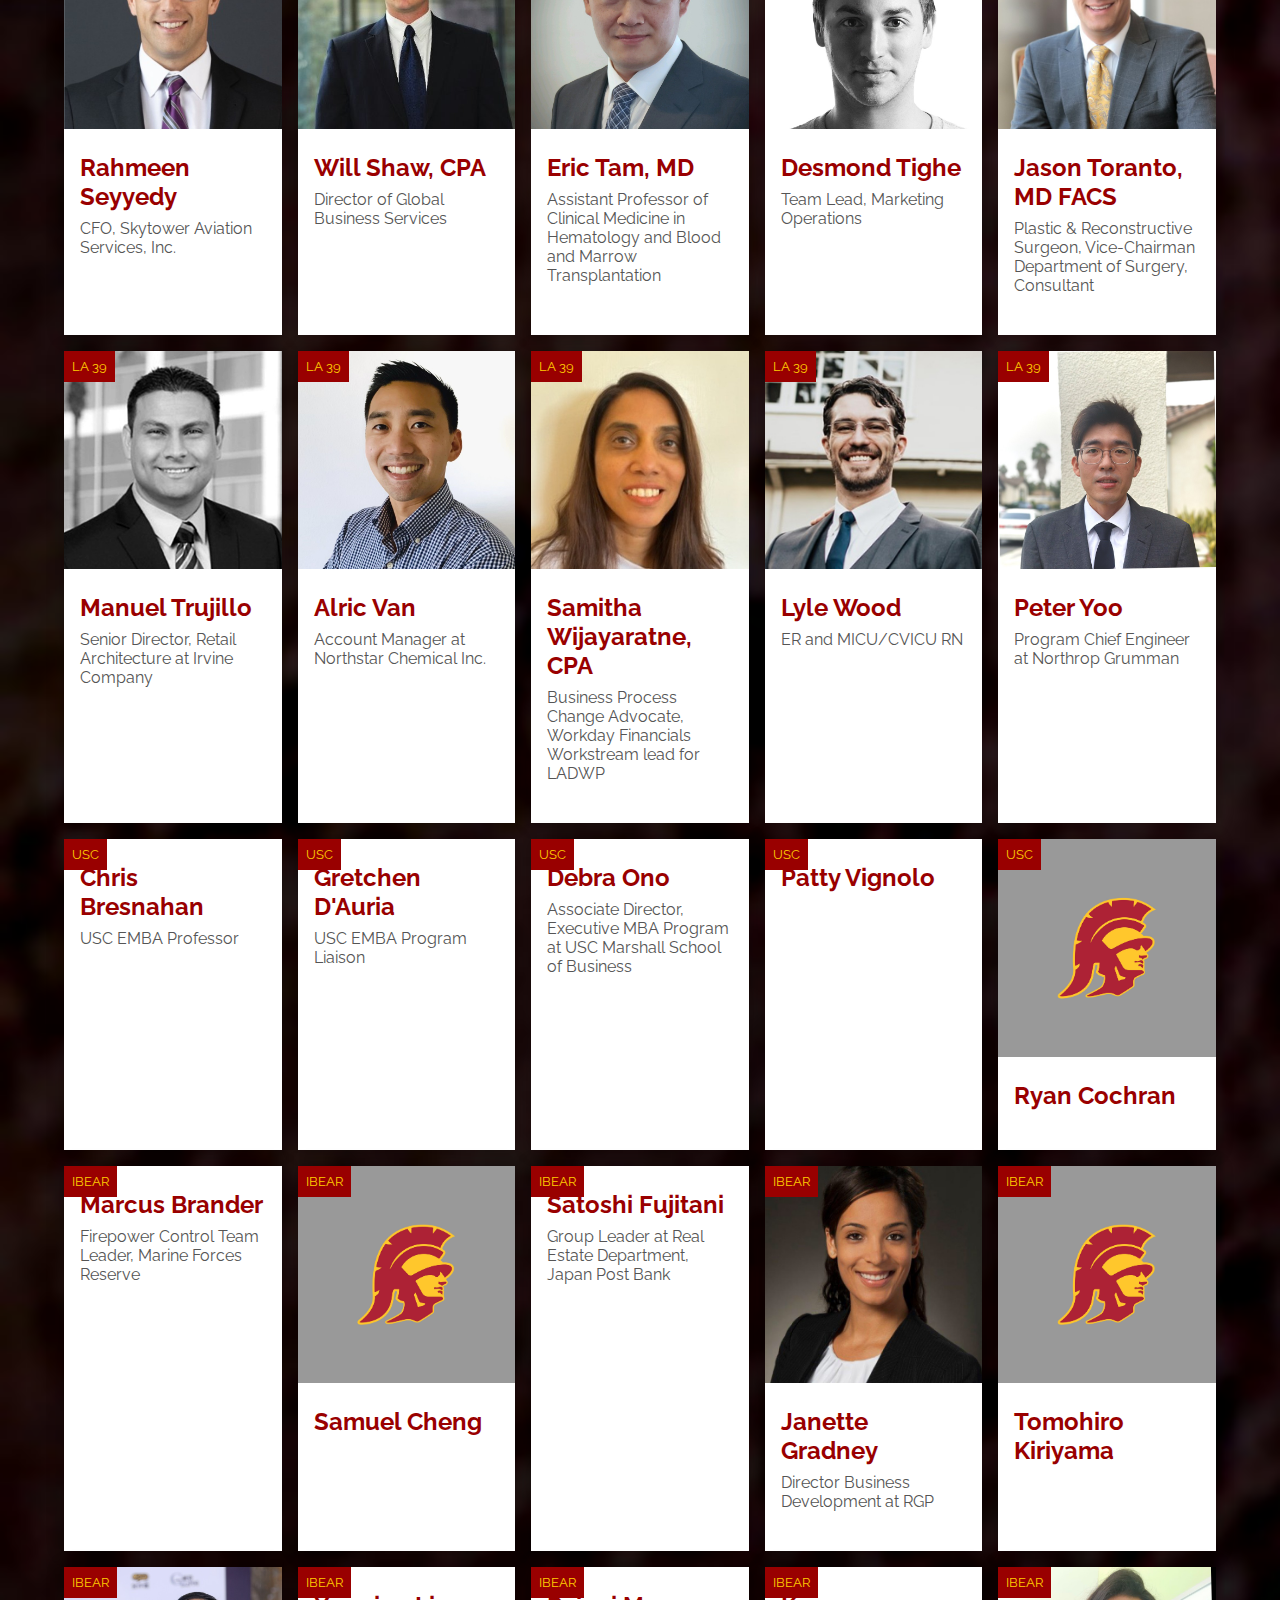
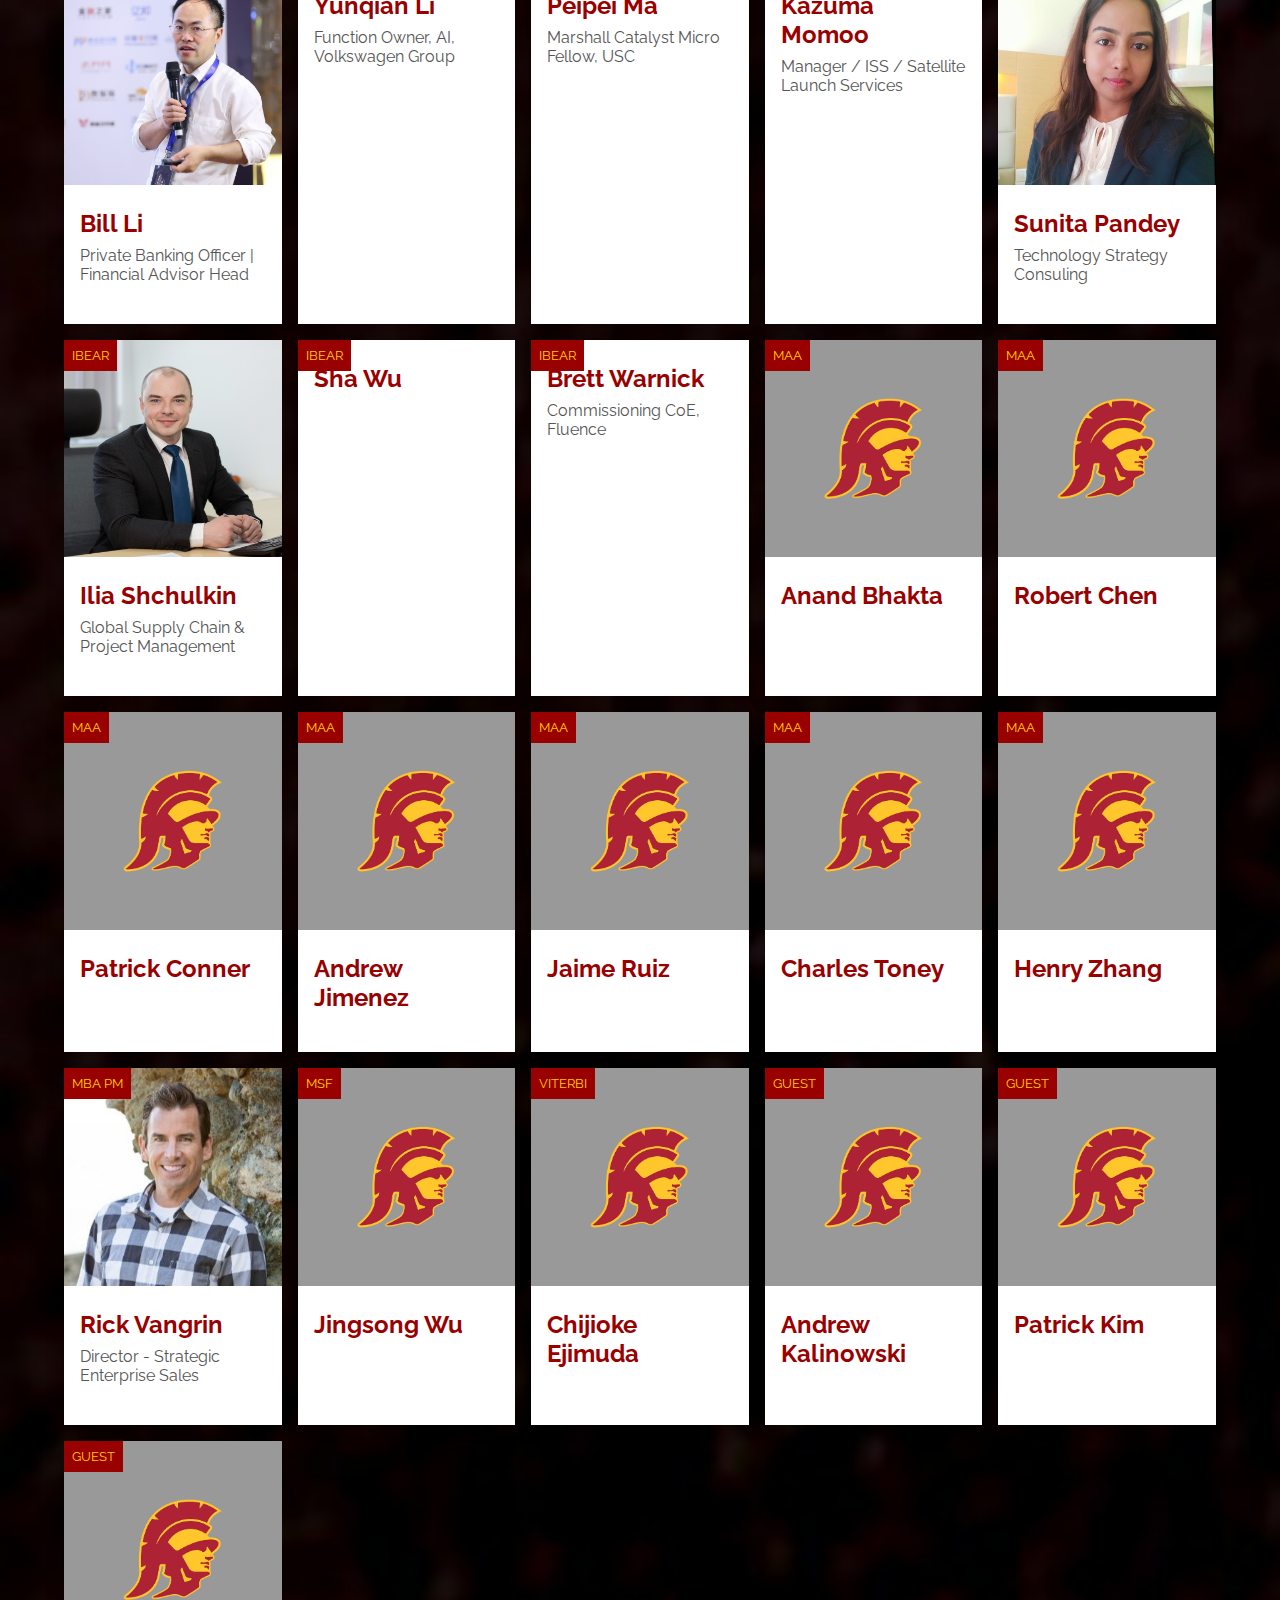
==== commit a531c23a: "Add files via upload" ====
--- a/index.html
+++ b/index.html
@@ -1344,6 +1344,9 @@
             <div class="img-banner">
                 LA 38
             </div>
+            <div class="img-banner-btm">
+                COMMITTEE
+            </div>
             <div class="info">
                 <h3 class="portfolio-card-title">Elliot Ivey</h3>
                 <p class="portfolio-card-p">Passionate Leader in Operations & Relationship Management</p>
@@ -1377,6 +1380,9 @@
             <img src="images/38/38_Elizabeth_Nicassio_2.jpeg" class="image" alt="">
             <div class="img-banner">
                 LA 38
+            </div>
+            <div class="img-banner-btm">
+                COMMITTEE
             </div>
             <div class="info">
                 <h3 class="portfolio-card-title">Elizabeth Nicassio</h3>
